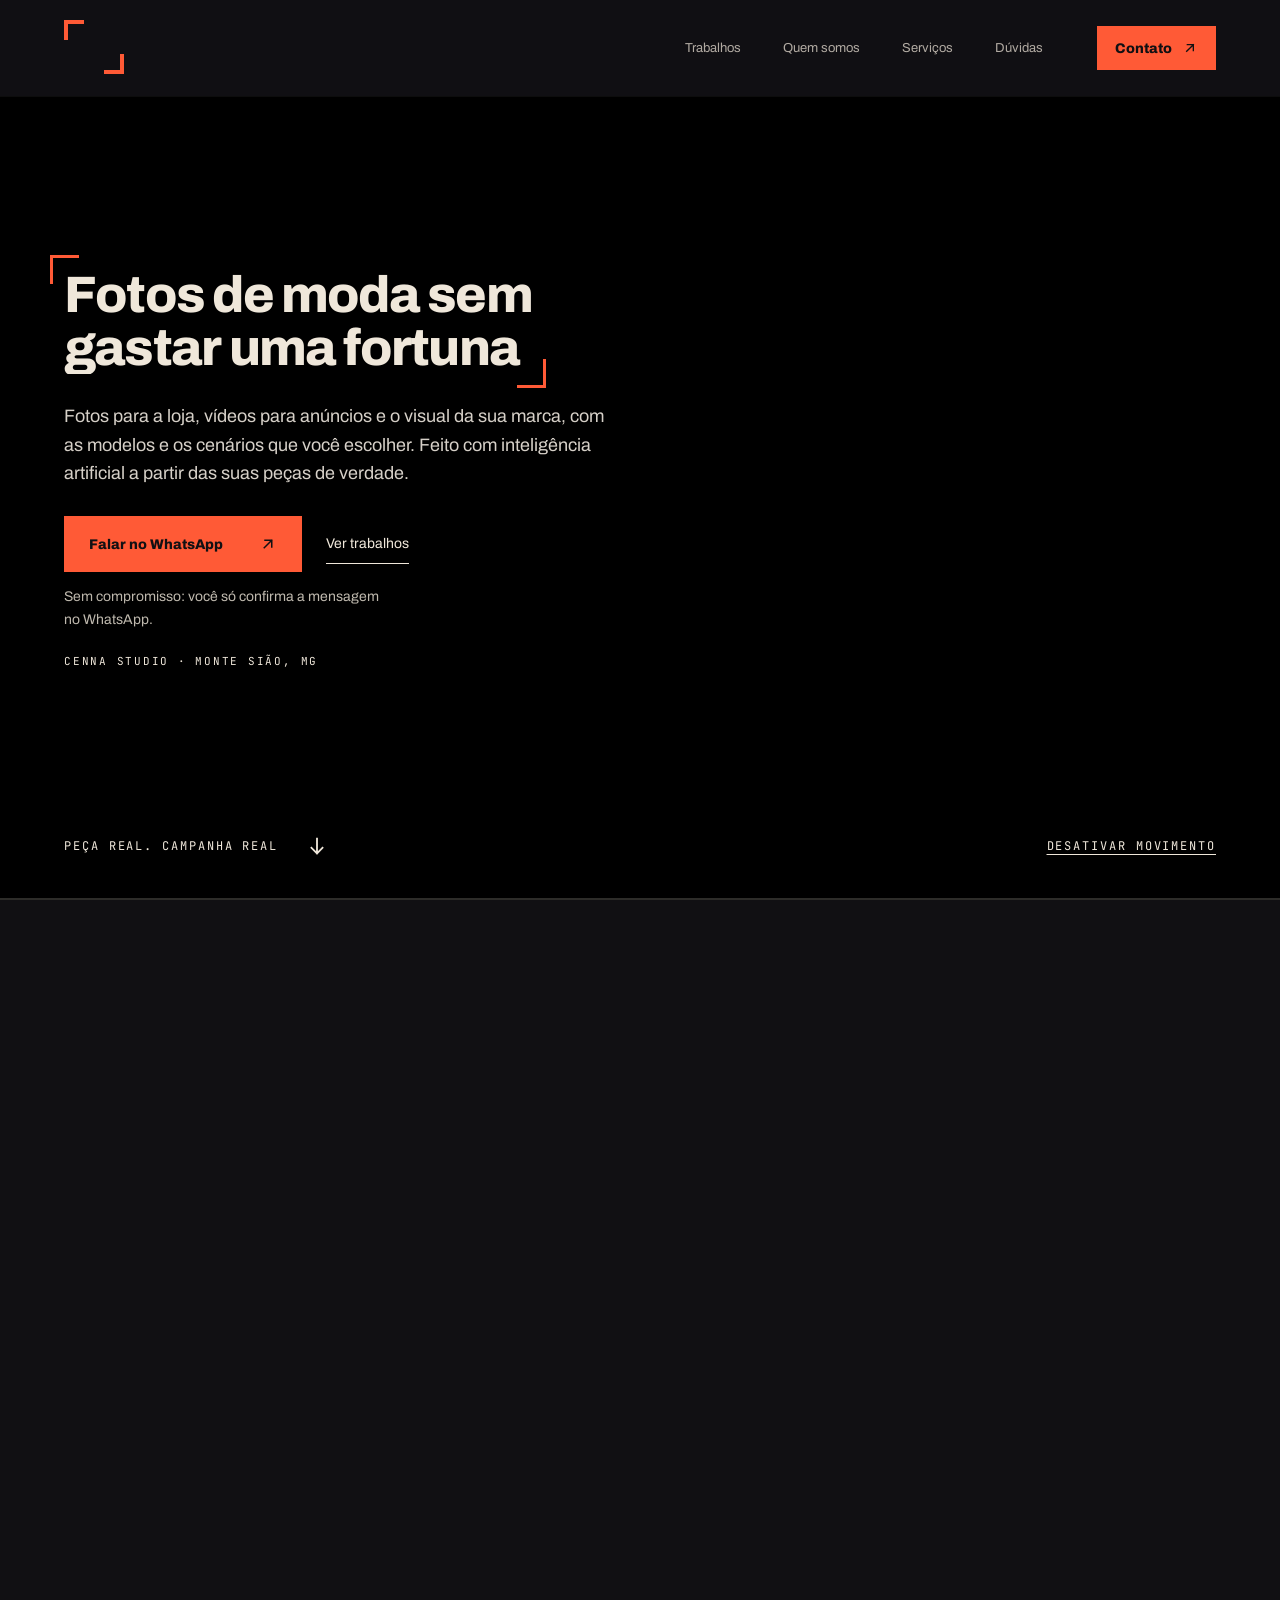
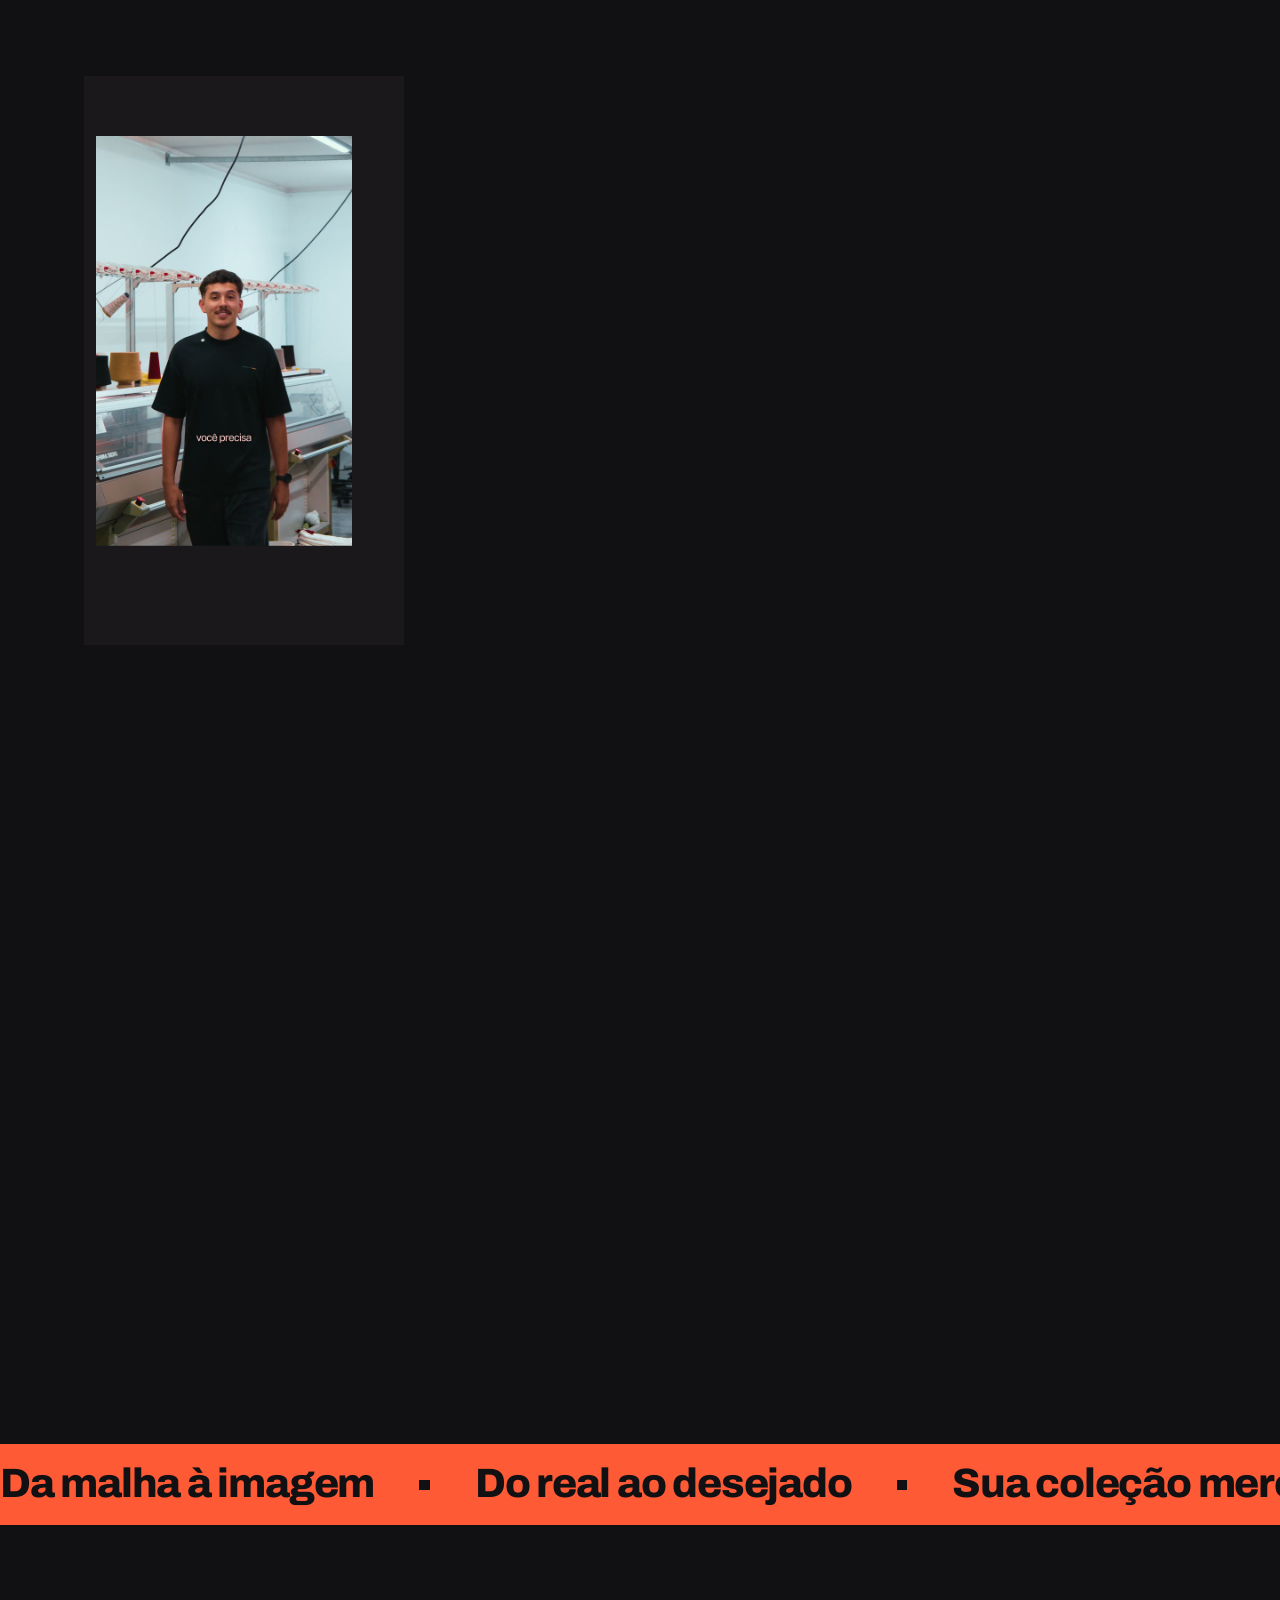
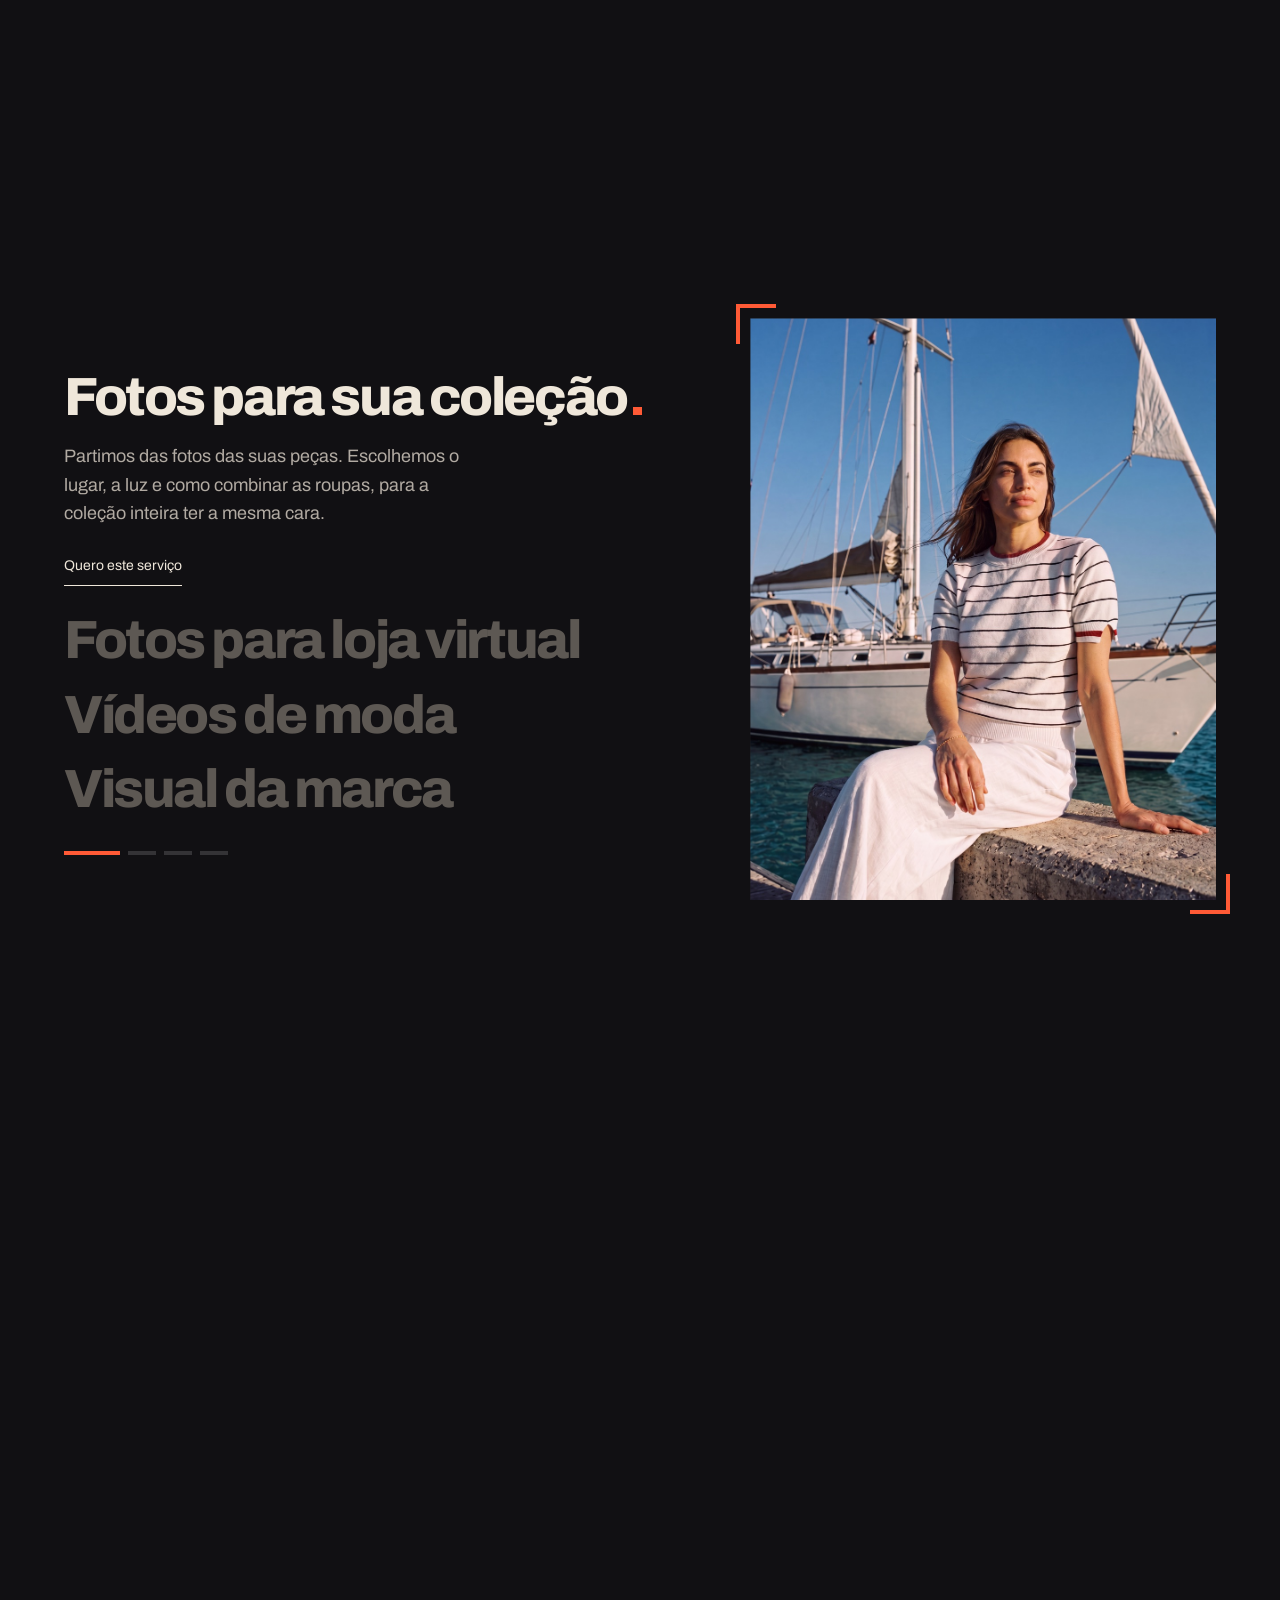
==== index.html @ 04c4197d "Titulos sem repetir fortuna e prazo de 2 a 4 dias Co-Authored-By: Claude Sonnet 5.5 <noreply@anthrop" ====
<!doctype html>
<html lang="pt-BR">
  <head>
    <meta charset="UTF-8" />
    <link rel="icon" type="image/svg+xml" href="/favicon.svg" />
    <meta name="theme-color" content="#111013" />
    <title>Fotos de moda com IA para malharias e confecções | CENNA Studio, Monte Sião MG</title>
    <meta
      name="description"
      content="Fotos e vídeos de moda para a sua coleção, prontos em 2 a 4 dias. A CENNA Studio, de Monte Sião (MG), cria campanhas com inteligência artificial para malharias, confecções e marcas de tricô."
    />
    <meta name="robots" content="index,follow,max-image-preview:large" />
    <link rel="canonical" href="https://matheusilva1204-web.github.io/" />
    <meta property="og:type" content="website" />
    <meta property="og:locale" content="pt_BR" />
    <meta property="og:site_name" content="CENNA Studio" />
    <meta property="og:title" content="Fotos de moda para a sua coleção, sem gastar uma fortuna | CENNA Studio" />
    <meta
      property="og:description"
      content="Campanhas de moda com modelos e cenários à sua escolha, a partir das suas peças reais. Monte Sião, Minas Gerais."
    />
    <meta property="og:url" content="https://matheusilva1204-web.github.io/" />
    <meta property="og:image" content="https://matheusilva1204-web.github.io/media/images/hero-4k-poster.jpg" />
    <meta name="twitter:card" content="summary_large_image" />
    <meta name="viewport" content="width=device-width, initial-scale=1.0" />
    <script type="application/ld+json">
      {
        "@context": "https://schema.org",
        "@type": "ProfessionalService",
        "name": "CENNA Studio",
        "description": "Estúdio de fotos e vídeos de moda feito com inteligência artificial, para malharias, confecções e marcas de tricô.",
        "url": "https://matheusilva1204-web.github.io/",
        "image": "https://matheusilva1204-web.github.io/media/images/hero-4k-poster.jpg",
        "telephone": "+55 19 98847-4979",
        "email": "stdcenna@gmail.com",
        "address": {
          "@type": "PostalAddress",
          "addressLocality": "Monte Sião",
          "addressRegion": "MG",
          "addressCountry": "BR"
        },
        "areaServed": "BR",
        "sameAs": ["https://www.instagram.com/stdcenna/"],
        "knowsAbout": ["fotografia de moda", "vídeos de moda", "fotos para loja virtual", "tricô", "inteligência artificial"]
      }
    </script>
    <script type="module" crossorigin src="/assets/index-BHFKm5Al.js"></script>
    <link rel="stylesheet" crossorigin href="/assets/index-CaLDoYoW.css">
  </head>
  <body>
    <div id="root"></div>
    <noscript>
      <h1>Fotos de moda sem gastar uma fortuna</h1>
      <p>
        A CENNA Studio, de Monte Sião (MG), faz fotos e vídeos de moda com inteligência artificial para malharias,
        confecções e marcas de tricô. Fale com a gente pelo WhatsApp: (19) 98847-4979.
      </p>
    </noscript>
  </body>
</html>
---- assets/index-CaLDoYoW.css ----
html.lenis,html.lenis body{height:auto}.lenis:not(.lenis-autoToggle).lenis-stopped{overflow:clip}.lenis [data-lenis-prevent],.lenis [data-lenis-prevent-wheel],.lenis [data-lenis-prevent-touch],.lenis [data-lenis-prevent-vertical],.lenis [data-lenis-prevent-horizontal]{overscroll-behavior:contain}.lenis.lenis-smooth iframe{pointer-events:none}.lenis.lenis-autoToggle{transition-behavior:allow-discrete;transition-property:overflow;transition-duration:1ms}@font-face{font-family:Archivo;src:url(/fonts/archivo-regular.ttf)format("truetype");font-weight:400;font-display:swap}@font-face{font-family:Archivo;src:url(/fonts/archivo-extrabold.ttf)format("truetype");font-weight:700 900;font-display:swap}@font-face{font-family:JetBrains Mono;src:url(/fonts/jetbrains-mono.ttf)format("truetype");font-weight:400;font-display:swap}:root{color:#efe7da;--lightningcss-light: ;--lightningcss-dark:initial;color-scheme:dark;font-synthesis:none;--coal:#111013;--sand:#efe7da;--coral:#ff5a36;--muted:#b1aaa2;--line:#ffffff26;--panel:#1a181b;--space:max(clamp(24px, 5vw, 88px), calc((100vw - 1240px) / 2));--header-h:84px;background:#111013;font-family:Archivo,Arial,sans-serif;font-weight:400}*{box-sizing:border-box}html{scroll-padding-top:calc(var(--header-h) + 8px)}body{min-width:320px;margin:0}button,input,select,textarea{font:inherit}button,a,input,textarea,select{-webkit-tap-highlight-color:transparent}button,a{touch-action:manipulation}button{cursor:pointer}a{color:inherit;text-decoration:none}img,video{max-width:100%;display:block}h1,h2,h3,h4,p,figure{margin:0}h1,h2,h3,h4{font-weight:800}p{text-wrap:pretty;line-height:1.6}h1,h2,h3{text-wrap:balance}button{color:inherit}::selection{background:var(--coral);color:var(--coal)}:focus-visible{outline:2px solid var(--coral);outline-offset:6px}button:disabled{cursor:not-allowed}em{color:var(--coral);font-style:normal}.mono{letter-spacing:.16em;text-transform:uppercase;font-family:JetBrains Mono,monospace;font-size:12px;line-height:1.6}.skip-link{z-index:100;background:var(--sand);color:var(--coal);padding:16px;position:fixed;top:10px;left:20px;transform:translateY(-150%)}.skip-link:focus{transform:none}.button{background:var(--coral);border:1px solid var(--coral);min-height:56px;color:var(--coal);justify-content:space-between;align-items:center;gap:36px;padding:18px 24px;font-size:14px;font-weight:800;transition:background .2s;display:inline-flex}.button:hover{background:#ffd9ce}.button span{font-size:22px;line-height:1}.text-link{background:0 0;border:0;border-bottom:1px solid;justify-content:space-between;align-items:center;gap:28px;padding:12px 0;font-size:14px;display:inline-flex}.section-pad{padding:112px var(--space)}@media (prefers-reduced-motion:reduce){html{scroll-behavior:auto}*,:before,:after{transition:none!important;animation:none!important}}@media (max-width:700px){:root{--header-h:72px}.section-pad{padding:72px var(--space)}}.site-header{height:var(--header-h);padding:0 var(--space);background:var(--coal);z-index:10;justify-content:space-between;align-items:center;display:flex;position:sticky;top:0}.brand-lockup{align-items:center;gap:16px;display:inline-flex}.brand-frame{--frame-arm:26px;--frame-stroke:3px;--frame-offset:-16px;position:relative}.brand-frame:before,.brand-frame:after{content:"";width:var(--frame-arm);height:var(--frame-arm);border:0 solid var(--coral);pointer-events:none;position:absolute}.brand-frame:before{top:var(--frame-offset);left:var(--frame-offset);border-top-width:var(--frame-stroke);border-left-width:var(--frame-stroke)}.brand-frame:after{bottom:var(--frame-offset);right:var(--frame-offset);border-right-width:var(--frame-stroke);border-bottom-width:var(--frame-stroke)}.studio h2.brand-frame{align-self:start}.footer-signature.brand-frame{--frame-arm:12px;--frame-stroke:2px;--frame-offset:-10px}.navigation{align-items:center;gap:42px;font-size:13px;display:flex}.navigation a{padding:14px 0}.navigation a:hover{color:var(--coral)}.nav-contact{border-bottom:1px solid var(--coral);gap:48px;margin-left:35px;display:flex}.nav-contact .arrow{color:var(--coral);font-size:20px}.hero-scroll{height:380vh;min-height:950px}.hero-stage{height:calc(100svh - var(--header-h));min-height:600px;max-height:1100px;top:var(--header-h);isolation:isolate;position:sticky;overflow:hidden}.hero-visual{z-index:-3;position:absolute;top:0;bottom:0;left:0;right:0}.hero-visual img,.hero-visual video{object-fit:cover;object-position:65% center;width:100%;height:100%}.hero-visual video{position:absolute;top:0;bottom:0;left:0;right:0}.hero-shade{z-index:-2;pointer-events:none;background:linear-gradient(90deg,#000c 0%,#000000b3 14%,#00000094 26%,#00000052 38%,#00000021 48%,#0000 60% 100%),linear-gradient(#0000 82%,#00000038);position:absolute;top:0;bottom:0;left:0;right:0}.hero-copy{padding:clamp(55px, 8vh, 100px) var(--space) 130px;max-width:850px}.hero-intro{color:#d2cbc2;margin-bottom:30px}.hero-copy h1{letter-spacing:-.035em;width:fit-content;max-width:100%;font-size:max(40px,min(4vw,72px));line-height:1.02}.hero-description{color:#d6d0c8;max-width:470px;margin:28px 0;font-size:18px}.hero-actions{flex-wrap:wrap;align-items:center;gap:12px 24px;display:flex}.hero-origin{color:var(--sand);margin-top:22px;font-size:13px}.footer-links{flex-wrap:wrap;flex-basis:100%;gap:12px 28px;display:flex}.footer-links a{overflow-wrap:anywhere;padding:10px 0;font-size:14px}.footer-links a:hover{color:var(--coral)}.hero-bottom{bottom:32px;left:var(--space);right:var(--space);justify-content:space-between;align-items:center;display:flex;position:absolute}.scroll-cue{align-items:center;gap:28px;display:flex}.scroll-cue .arrow{font-size:22px}.motion-toggle{color:var(--sand);text-underline-offset:4px;background:0 0;border:none;padding:12px 0;text-decoration:underline}.film-progress{background:#efe7da30;height:2px;position:absolute;bottom:0;left:0;right:0}.film-progress span{background:var(--coral);transform-origin:0;width:100%;height:100%;display:block;transform:scaleX(0)}.reduced-motion .hero-scroll{height:auto;min-height:0}.reduced-motion .hero-stage{position:relative;top:auto}.reduced-motion .film-progress{display:none}.section-heading{grid-template-columns:2fr 1fr;align-items:end;gap:35px;margin-bottom:56px;display:grid}.section-heading h2{letter-spacing:-.045em;font-size:max(36px,min(4.2vw,64px));line-height:1.06}.section-heading>p:last-child{color:var(--muted);max-width:34ch;font-size:16px}.image-button{background:var(--coal);text-align:left;border:0;width:100%;padding:0;display:block;position:relative;overflow:hidden}.image-action{background:var(--sand);color:var(--coal);padding:14px 18px;font-size:14px;font-weight:800;transition:background .2s,color .2s;position:absolute;bottom:22px;right:22px}.image-button:hover .image-action{background:var(--coral)}.campaign figcaption{gap:6px;padding-top:20px;display:grid}.campaign h3{letter-spacing:-.025em;font-size:20px}.campaign figcaption span{color:var(--muted);font-size:14px}.studio{background:var(--sand);color:var(--coal)}.studio-statement{grid-template-columns:1.45fr 1fr;gap:9vw;margin-top:0;display:grid}.studio h2{letter-spacing:-.045em;font-size:max(36px,min(4.2vw,64px));line-height:1.09}.studio h2 span{color:#a72b13}.studio-statement p{color:#4a443f;max-width:490px;margin-bottom:22px;font-size:16px}.studio .text-link{margin-top:15px}.services{grid-template-columns:1fr 1.4fr;gap:9vw;display:grid}.services h2{letter-spacing:-.045em;margin-top:36px;font-size:max(38px,min(4vw,60px));line-height:1.08}.service-content h4{margin-bottom:12px;font-size:15px;font-weight:800}.service-content p{color:var(--muted);font-size:15px}.service-content .text-link{margin-top:18px;font-size:13px}.site-footer{padding:48px var(--space) 40px;background:var(--panel);flex-wrap:wrap;align-items:center;gap:50px;display:flex}.site-footer p{color:var(--muted);font-size:14px}.site-footer>a:last-of-type{margin-left:auto}.site-footer small{color:var(--muted);width:100%;padding-top:25px;font-size:11px}.gallery-dialog{overscroll-behavior:contain;background:var(--coal);width:min(1150px,94vw);max-height:92svh;color:var(--sand);border:0;padding:32px}.gallery-dialog::backdrop{background:#000c}.gallery-header{justify-content:space-between;align-items:center;gap:20px;display:flex}.gallery-header h2{font-size:26px}.gallery-header button{background:var(--panel);border:0;padding:14px 18px}.gallery-dialog>p{color:var(--muted);margin:18px 0 28px;font-size:12px}.gallery-images{flex-wrap:wrap;justify-content:center;gap:20px;display:flex}.gallery-images img{object-fit:contain;width:auto;max-width:100%;max-height:72svh}.gallery-images>figure{width:100%;margin:0}.gallery-images img,.gallery-images video{max-width:100%;max-height:72svh;margin-inline-start:auto;margin-inline-end:auto}.gallery-images video{background:#000;width:100%}.gallery-images figcaption{max-width:65ch;color:var(--muted);margin:12px auto 20px;font-size:14px;line-height:1.5}.portfolio-grid{grid-template-columns:repeat(12,minmax(0,1fr));align-items:start;gap:88px 24px;display:grid}.campaign:nth-child(6n+1){grid-column:1/8}.campaign:nth-child(6n+2){grid-column:9/13;margin-top:180px}.campaign:nth-child(6n+3){grid-column:1/6}.campaign:nth-child(6n+4){grid-column:7/13;margin-top:120px}.campaign:nth-child(6n+5){grid-column:3/9}.campaign:nth-child(6n+6){grid-column:9/13;margin-top:80px}.image-frame{aspect-ratio:3/4;background:#1a181b;display:block;overflow:hidden}.image-frame img{object-fit:cover;width:100%;height:100%}.image-button:hover .image-frame img{filter:brightness(1.06)}.cap{font-size:15px;font-weight:800;display:block}.about-lead{grid-template-columns:1.2fr 1fr;align-items:center;gap:8vw;margin:60px 0 100px;display:grid}.about-lead h1{letter-spacing:-.035em;font-size:max(36px,min(4.6vw,72px));line-height:1.06}.about-lead p{max-width:42ch;color:var(--muted);margin-top:32px;font-size:20px}.about-lead img{width:100%;height:auto}.about-story{grid-template-columns:1fr 1.2fr;gap:64px 8vw;display:grid}.about-story h2{font-size:max(28px,min(3vw,44px));line-height:1.12}.about-story p{max-width:65ch;color:var(--muted);margin-bottom:24px;font-size:18px}@media (max-width:1000px){.portfolio-grid{grid-template-columns:repeat(2,minmax(0,1fr));gap:56px 24px}.portfolio-grid .campaign{grid-column:auto;margin-top:0}.portfolio-grid .campaign:nth-child(2n){margin-top:72px}.navigation{gap:24px}.nav-contact{gap:20px;margin-left:5px}.section-heading{grid-template-columns:1fr}.campaign figcaption{display:block}.campaign figcaption .mono{margin-top:8px;display:block}.studio-statement{gap:40px}.services{gap:45px}.hero-copy h1{font-size:max(38px,min(6.4vw,60px))}}@media (max-width:700px){.brand-lockup{gap:8px}.brand-frame{--frame-arm:18px;--frame-stroke:2px;--frame-offset:-10px}.menu-toggle{background:0 0;border:0;padding:16px 0;font-size:14px;display:block}.navigation{background:var(--coal);padding:20px var(--space) 32px;border-bottom:1px solid var(--line);flex-direction:column;align-items:stretch;gap:5px;display:none;position:absolute;top:84px;left:0;right:0}.navigation.is-open{display:flex}.nav-contact{margin-left:0}.hero-scroll{height:140svh;min-height:850px}.hero-stage{height:100svh;min-height:680px;max-height:950px}.hero-visual{top:0;bottom:0;left:0;right:0}.hero-visual img,.hero-visual video{object-position:70% center}.hero-shade{background:linear-gradient(90deg,#000000e8 0%,#000000b8 48%,#00000059 100%),linear-gradient(#0000 20%,#000000b3)}.hero-copy{padding:70px var(--space) 125px;max-width:620px}.hero-intro{margin-bottom:30px;font-size:10px}.hero-copy h1{font-size:max(34px,min(10vw,50px))}.hero-description{max-width:300px;margin:28px 0;font-size:14px}.hero-bottom{flex-direction:column;align-items:flex-start;gap:15px;bottom:25px}.hero-bottom .mono{font-size:9px}.scroll-cue{gap:20px}.motion-toggle{padding:8px 0}.section-heading{margin-bottom:38px;display:block}.section-heading h2{font-size:42px}.section-heading>p:last-child{margin-top:22px}.campaign h3{font-size:20px}.image-action{gap:22px;padding:14px;font-size:12px;bottom:14px;right:14px}.studio-statement{margin-top:32px;display:block}.studio h2{margin-bottom:35px;font-size:40px}.studio-statement p{font-size:15px}.services{display:block}.services h2{margin:28px 0 45px;font-size:44px}.site-footer{gap:16px 25px;padding-top:25px}.site-footer p{max-width:170px;font-size:12px}.site-footer>a:last-of-type{width:100%;margin:0;font-size:10px}.gallery-dialog{padding:20px}.gallery-header h2{font-size:20px}.gallery-header button{padding:12px}.gallery-dialog>p{max-width:250px}.gallery-images img{max-height:65svh}.reduced-motion .hero-stage{min-height:680px}}@media (max-width:1000px){.menu-toggle{background:0 0;border:0;min-width:48px;min-height:48px;padding:12px 0;display:block}.navigation{background:var(--coal);padding:20px var(--space);border-bottom:1px solid var(--line);flex-direction:column;align-items:stretch;gap:4px;display:none;position:absolute;top:100%;left:0;right:0}.navigation.is-open{display:flex}.navigation a{min-height:48px}.nav-contact{margin-left:0}}@media (max-width:700px),(max-height:600px){.portfolio-grid{grid-template-columns:1fr;gap:48px}.portfolio-grid .campaign:nth-child(2n){margin-top:0}.about-lead,.about-story{grid-template-columns:1fr;gap:32px}.about-lead{margin:40px 0 56px}.about-lead h1{font-size:max(30px,min(8.4vw,48px))}.about-lead p,.about-story p{font-size:16px}.hero-scroll,.reduced-motion .hero-scroll{height:auto;min-height:0}.hero-stage,.reduced-motion .hero-stage{height:auto;min-height:0;max-height:none;position:relative;top:auto;overflow:visible}.hero-visual{z-index:0;height:max(280px,min(52svh,540px));position:relative;top:auto;bottom:auto;left:auto;right:auto;overflow:hidden}.hero-visual img,.hero-visual video{object-position:center top}.hero-shade{display:none}.hero-copy{padding:38px var(--space) 24px;background:var(--coal);max-width:none}.hero-copy h1{letter-spacing:-.03em;width:fit-content;max-width:100%;font-size:max(34px,min(10vw,50px));line-height:1.05}.hero-description{max-width:45ch;margin:26px 0 22px;font-size:16px}.hero-actions{flex-direction:column;align-items:stretch;gap:12px}.hero-actions .button{justify-content:space-between;width:100%}.hero-actions .text-link{align-self:flex-start;min-height:48px}.hero-origin{margin-top:18px;font-size:12px}.hero-bottom{padding:0 var(--space) 32px;display:block;position:static}.scroll-cue{letter-spacing:0;gap:12px;font-size:10px}.film-progress{display:none}.studio h2{font-size:max(30px,min(8vw,40px))}.services h2,.section-heading h2{font-size:max(30px,min(8vw,42px))}.footer-links{flex-direction:column;gap:0}.site-footer .footer-signature{max-width:none;margin:12px 0}}@media (max-width:700px){.site-footer{padding-bottom:96px}}.dot{background:var(--coral);width:.17em;height:.17em;margin-left:.07em;display:inline-block}.fidelity-note{letter-spacing:-.02em;max-width:46ch;margin:96px 0 0 auto;font-size:max(20px,min(2.2vw,30px));line-height:1.3}.image-action{bottom:14px;left:14px;right:auto}.band{background:var(--coral);color:var(--coal);padding:20px 0;overflow:hidden}.band-track{white-space:nowrap;letter-spacing:-.03em;width:max-content;font-size:max(24px,min(3.2vw,46px));font-weight:800;line-height:1;display:flex}.band-set,.band-hook{align-items:center;display:flex}.band-hook:after{content:"";background:var(--coal);width:.26em;height:.26em;margin:0 1.1em}@media (max-width:700px){.hero-stage,.reduced-motion .hero-stage{height:calc(100svh - var(--header-h));min-height:560px;max-height:820px;overflow:hidden}.hero-visual{z-index:-3;height:auto;position:absolute;top:0;bottom:0;left:0;right:0}.hero-visual img,.hero-visual video{object-position:62% center}.hero-shade{background:linear-gradient(#0000 24%,#0003 38%,#0000008c 54%,#000000d4 70%,#000000f2 100%);display:block}.hero-copy{padding:0 var(--space) 28px;background:0 0;position:absolute;bottom:0;left:0;right:0}.hero-description{color:#efe7da;margin:20px 0 22px}.hero-bottom{display:none}.section-pad{padding-top:64px;padding-bottom:64px}.band{padding:18px 0}.fidelity-note{margin-top:56px}}.brand-brackets{flex-shrink:0;width:72px;height:64px;display:block;position:relative}.brand-brackets:before,.brand-brackets:after{content:"";border:0 solid var(--coral);width:18px;height:18px;transition:width .4s cubic-bezier(.2,.7,.2,1),height .4s cubic-bezier(.2,.7,.2,1);position:absolute}.brand-brackets:before{border-top-width:4px;border-left-width:4px;top:0;left:0}.brand-brackets:after{border-bottom-width:4px;border-right-width:4px;bottom:0;right:0}.sr-only{clip-path:inset(50%);white-space:nowrap;width:1px;height:1px;position:absolute;overflow:hidden}@media (max-width:700px){.brand-brackets{width:54px;height:48px}.brand-brackets:before,.brand-brackets:after{width:14px;height:14px}.brand-brackets:before{border-top-width:3.5px;border-left-width:3.5px}.brand-brackets:after{border-bottom-width:3.5px;border-right-width:3.5px}}.footer-mantra{color:var(--muted);flex-basis:100%;margin:0}.hero-origin.mono{color:var(--sand);font-size:11px}@media (max-width:700px){.hero-bottom .mono,.scroll-cue{font-size:11px}}.button,.image-button,.text-link{transition-property:transform,background-color,color;transition-duration:.12s}.button:active{transform:scale(.97)}.image-button:active{transform:scale(.99)}@media (prefers-reduced-motion:reduce){.button:active,.image-button:active{transform:none}}:root{--header-h:96px}.site-header{-webkit-backdrop-filter:blur(18px)saturate(150%);backdrop-filter:blur(18px)saturate(150%);background:#111013c7;box-shadow:0 1px #ffffff0d}.brand-brackets{width:60px;height:54px;margin:0}.brand-brackets:before,.brand-brackets:after{width:16px;height:16px}.brand-brackets:before{border-top-width:4px;border-left-width:4px}.brand-brackets:after{border-bottom-width:4px;border-right-width:4px}a:hover>.brand-lockup .brand-brackets:before,a:hover>.brand-lockup .brand-brackets:after{width:22px;height:22px}.menu-toggle{display:none!important}@media (max-width:1000px){.navigation{background:0 0;border:0;flex-direction:row;align-items:center;gap:22px;padding:0;display:flex;position:static}.navigation a{min-height:0;padding:12px 0}.nav-contact{gap:12px;margin-left:0}}@media (max-width:700px){:root{--header-h:100px}.site-header{padding:12px var(--space) 6px;flex-wrap:wrap;align-content:center;row-gap:2px}.brand-brackets{width:48px;height:43px}.brand-brackets:before,.brand-brackets:after{width:13px;height:13px}.brand-brackets:before{border-top-width:3.5px;border-left-width:3.5px}.brand-brackets:after{border-bottom-width:3.5px;border-right-width:3.5px}.navigation{justify-content:space-between;gap:8px;width:100%;font-size:13px}.navigation a{padding:10px 0}.nav-contact .arrow{display:none}.nav-contact{border-bottom-width:2px}}@media (max-width:700px),(max-height:600px){.hero-scroll{height:320svh;min-height:0}.hero-stage{top:var(--header-h);height:calc(100svh - var(--header-h));min-height:0;max-height:none;position:sticky;overflow:hidden}.reduced-motion .hero-scroll{height:auto}.reduced-motion .hero-stage{position:relative;top:auto}}.image-button{transition:transform .55s cubic-bezier(.2,.8,.2,1),box-shadow .55s cubic-bezier(.2,.8,.2,1)}@media (hover:hover){.image-button:hover{transform:translateY(-8px);box-shadow:0 44px 70px -34px #000000e6}.button{transition:transform .35s cubic-bezier(.2,.8,.2,1),background-color .2s,box-shadow .35s}.button:hover{box-shadow:0 18px 34px -16px #000c}}.gallery-dialog::backdrop{-webkit-backdrop-filter:blur(16px);backdrop-filter:blur(16px);background:#0008}.gallery-dialog[open]::backdrop{animation:.6s ease-out scrim-in}@keyframes scrim-in{0%{opacity:0}to{opacity:1}}@media (prefers-reduced-motion:reduce){.gallery-dialog[open]::backdrop{animation:none}}.gallery-dialog{box-shadow:0 60px 120px -40px #000}.disclosure{background:var(--panel);padding:0 28px;transition:background-color .3s,box-shadow .4s cubic-bezier(.2,.8,.2,1)}.disclosure[open]{background:#221f24;box-shadow:0 28px 50px -30px #000000d9}.disclosure summary{cursor:pointer;justify-content:space-between;align-items:center;gap:24px;min-height:84px;padding:22px 0;list-style:none;display:flex}.disclosure summary::-webkit-details-marker{display:none}.disclosure summary h3{letter-spacing:-.025em;font-size:max(20px,min(2.1vw,30px));font-weight:400}.disclosure .expand{background:#ffffff0f;flex-shrink:0;width:36px;height:36px;transition:background-color .3s,transform .5s cubic-bezier(.2,.8,.2,1);position:relative}.disclosure .expand:before,.disclosure .expand:after{content:"";background:var(--sand);width:14px;height:2px;transition:transform .5s cubic-bezier(.2,.8,.2,1),background-color .3s;position:absolute;top:50%;bottom:auto;left:50%;right:auto;transform:translate(-50%,-50%)}.disclosure .expand:after{transform:translate(-50%,-50%)rotate(90deg)}.disclosure[data-open=true] .expand{background:var(--coral)}.disclosure[data-open=true] .expand:before,.disclosure[data-open=true] .expand:after{background:var(--coal)}.disclosure[data-open=true] .expand:after{transform:translate(-50%,-50%)rotate(0)}@media (hover:hover){.disclosure:hover:not([open]){background:#201d22}.disclosure summary:hover .expand{background:#ffffff1f}.disclosure[data-open=true] summary:hover .expand{background:var(--coral)}}.disclosure-body{overflow:hidden}.disclosure-body>p{color:var(--muted);max-width:60ch;padding:0 0 28px;font-size:16px}.faq-question{letter-spacing:-.015em;font-size:18px;font-weight:800;line-height:1.35}.offer-head{flex-wrap:wrap;justify-content:space-between;align-items:flex-end;gap:32px;margin-bottom:56px;display:flex}.offer-head h2{letter-spacing:-.045em;font-size:max(36px,min(4.2vw,64px));line-height:1.06}.accordion-grid{grid-template-columns:repeat(2,minmax(0,1fr));align-items:start;gap:12px 16px;display:grid}@media (max-width:1000px){.accordion-grid{grid-template-columns:1fr}}@media (max-width:700px){.offer-head{align-items:stretch}.disclosure{padding:0 20px}.disclosure summary{min-height:72px}.faq-question{font-size:17px}}@media (prefers-reduced-motion:reduce){.disclosure,.disclosure .expand,.disclosure .expand:before,.disclosure .expand:after{transition:none}}.offer-lead{max-width:46ch;color:var(--muted);font-size:18px}.offer-lead .text-link{color:var(--sand);margin-left:6px;font-size:16px}@media (max-width:700px){.offer-lead{font-size:16px}}.reach-grid{grid-template-columns:.9fr 1.1fr;gap:16px;display:grid}.reach-card{background:var(--panel);min-height:480px;position:relative;overflow:hidden}.reach-photo img{object-fit:cover;object-position:50% 30%;width:100%;height:100%;position:absolute;top:0;bottom:0;left:0;right:0}.reach-photo:after{content:"";background:linear-gradient(#0000 38%,#000000a6 68%,#000000e6 100%);position:absolute;top:0;bottom:0;left:0;right:0}.reach-links{z-index:1;gap:14px;padding:36px;display:grid;position:absolute;bottom:0;left:0;right:0}.reach-name{letter-spacing:-.02em;margin-bottom:4px;font-size:22px;font-weight:800}.reach-links a{overflow-wrap:anywhere;align-items:center;gap:14px;width:fit-content;font-size:16px;display:inline-flex}.reach-icon{border:1px solid #efe7da66;flex-shrink:0;place-items:center;width:40px;height:40px;transition:background-color .3s,color .3s,border-color .3s;display:grid}@media (hover:hover){.reach-links a:hover .reach-icon{background:var(--coral);border-color:var(--coral);color:var(--coal)}}.reach-cta{flex-direction:column;justify-content:center;align-items:flex-start;padding:max(32px,min(5vw,64px));display:flex}.reach-cta>p:not(.reach-direct){color:var(--muted);max-width:44ch;margin-bottom:36px;font-size:18px}.reach-direct{color:var(--muted);margin-top:24px;font-size:15px}.reach-direct .text-link{color:var(--sand)}@media (max-width:1000px){.reach-grid{grid-template-columns:1fr}.reach-card{min-height:0}.reach-photo{min-height:420px}}@media (max-width:700px){.reach{padding-top:64px;padding-bottom:64px}.reach-photo{min-height:380px}.reach-links{padding:24px}.reach-cta .button{width:100%}}.contact-page-grid{grid-template-columns:1fr 1fr;align-items:start;gap:8vw;margin-top:56px;display:grid}.contact-page-intro h1{letter-spacing:-.05em;margin-bottom:28px;font-size:max(40px,min(5.4vw,84px));line-height:1.02}.contact-page-intro p{color:var(--muted);max-width:40ch;font-size:18px}.contact-form-basic{gap:24px}.contact-form-basic .button{width:100%}@media (max-width:1000px){.contact-page-grid{grid-template-columns:1fr;gap:40px;margin-top:40px}}.form-body{gap:20px;animation:.5s cubic-bezier(.2,.8,.2,1) step-in;display:grid}@keyframes step-in{0%{opacity:0;transform:translateY(14px)}to{opacity:1;transform:none}}.form-body h3{letter-spacing:-.03em;outline:none;font-size:26px}.form-help{color:var(--muted);font-size:15px}.form-body label{gap:10px;font-size:14px;display:grid}.form-body input,.form-body textarea{background:var(--panel);width:100%;min-height:52px;color:var(--sand);resize:vertical;border:0;border-bottom:2px solid #0000;border-radius:0;padding:14px 16px;font-size:16px}.form-body input:focus,.form-body textarea:focus{border-bottom-color:var(--coral);outline:none}@media (prefers-reduced-motion:reduce){.form-body{animation:none}}@media (max-width:700px){.section-pad{padding-top:48px;padding-bottom:48px}.offer-head{gap:12px;margin-bottom:24px}.offer-lead{font-size:15px}.studio-statement p{margin-bottom:14px;font-size:15px}.accordion-grid{gap:8px}.disclosure summary{min-height:60px;padding:14px 0}.disclosure-body>p{padding-bottom:20px;font-size:15px}.faq .offer-head{margin-bottom:20px}.reach{padding-top:40px;padding-bottom:40px}}.arrow{vertical-align:-.12em;flex-shrink:0;width:1em;height:1em;display:inline-block}@media (max-width:700px){.hero-visual{height:66%;top:0;bottom:auto;left:0;right:0}.hero-visual img,.hero-visual video{object-position:60% 18%}.hero-shade{background:linear-gradient(#11101300 44%,#111013e0 66%,#111013 72% 100%)}.hero-copy{padding-bottom:22px}.hero-copy h1{font-size:max(34px,min(10vw,46px))}.hero-actions{margin-top:18px}.hero-copy h1.brand-frame:before,.hero-copy h1.brand-frame:after{display:none}}.faq-more{display:none}@media (max-width:700px){.accordion-grid.is-collapsed>.disclosure:nth-child(n+6){display:none}.faq-more{background:var(--sand);width:100%;min-height:56px;color:var(--coal);border:0;justify-content:center;align-items:center;margin-top:12px;font-size:16px;font-weight:800;display:flex}.faq-more:active{transform:scale(.98)}}.audience-line{letter-spacing:-.03em;max-width:24ch;margin:72px 0 40px;font-size:max(24px,min(2.8vw,40px));line-height:1.2}.steps{grid-template-columns:repeat(4,minmax(0,1fr));gap:32px;margin-bottom:56px;display:grid}.steps h3{letter-spacing:-.02em;margin-bottom:8px;padding-top:18px;font-size:20px;position:relative}.steps h3:before{content:"";background:var(--coral);width:28px;height:3px;position:absolute;top:0;left:0}.steps p{color:var(--muted);font-size:15px}@media (max-width:1000px){.steps{grid-template-columns:repeat(2,minmax(0,1fr))}}@media (max-width:700px){.audience-line{margin:36px 0 28px;font-size:22px}.steps{grid-template-columns:1fr 1fr;gap:22px 16px;margin-bottom:32px}.steps h3{padding-top:14px;font-size:17px}.steps p{font-size:13px}.offer-cta{width:100%}}.button .arrow,.nav-contact .arrow{width:18px;height:18px;font-size:18px}.scroll-cue .arrow{width:22px;height:22px;font-size:22px}@media (max-width:700px){:root{--header-h:84px}.site-header{height:var(--header-h);padding:8px var(--space) 2px;grid-template-columns:repeat(4,auto);place-content:center space-between;align-items:center;row-gap:0;display:grid}.site-header>a:first-child{grid-area:1/1/auto/3;justify-self:start}.navigation{display:contents}.navigation>a{grid-row:2;min-height:0;padding:10px 0;font-size:13px}.navigation>a:first-child{grid-column:1;justify-self:start}.navigation>a:nth-child(2){grid-column:2}.navigation>a:nth-child(3){grid-column:3}.navigation>a:nth-child(4){grid-column:4;justify-self:end}.navigation>.nav-contact{grid-area:1/3/auto/5;justify-self:end;padding:8px 0}.brand-brackets{width:40px;height:36px}.brand-brackets:before,.brand-brackets:after{width:12px;height:12px}.brand-brackets:before{border-top-width:3px;border-left-width:3px}.brand-brackets:after{border-bottom-width:3px;border-right-width:3px}.hero-stage,.reduced-motion .hero-stage{background:var(--coal)}.hero-visual{height:calc(100% - 184px);top:0;bottom:auto;left:0;right:0}.hero-shade{background:linear-gradient(#11101300 48%,#111013bf 84%,#111013 100%);height:calc(100% - 184px);top:0;bottom:auto;left:0;right:0}.hero-copy{padding:0 var(--space) 22px}.hero-actions{margin-top:16px}.hero-visual img,.hero-visual video{object-position:58% 46%}}@media (min-width:701px){.hero-copy{flex-direction:column;justify-content:center;align-items:flex-start;height:100%;padding-top:40px;padding-bottom:96px;display:flex}}.tour{height:380svh;position:relative}.tour-stage{top:var(--header-h);height:calc(100svh - var(--header-h));grid-template-columns:1fr minmax(0,.78fr);align-items:center;gap:7vw;display:grid;position:sticky}.tour-side{min-width:0}.tour-list{gap:6px;margin:0;padding:0;list-style:none;display:grid}.tour-title{text-align:left;letter-spacing:-.045em;color:#5d5853;background:0 0;border:0;width:100%;padding:6px 0;font-size:max(30px,min(4.2vw,64px));font-weight:800;line-height:1.05;transition:color .5s cubic-bezier(.2,.8,.2,1);display:block}.is-active>.tour-title{color:var(--sand)}.is-active>.tour-title:after{content:"";background:var(--coral);width:.16em;height:.16em;margin-left:.12em;display:inline-block}@media (hover:hover){.tour-list li:not(.is-active) .tour-title:hover{color:var(--muted)}}.tour-more{grid-template-rows:0fr;transition:grid-template-rows .6s cubic-bezier(.2,.8,.2,1);display:grid}.tour-more>div{overflow:hidden}.is-active .tour-more{grid-template-rows:1fr}.tour-more p{color:var(--muted);opacity:0;max-width:40ch;margin:10px 0 18px;font-size:18px;transition:opacity .5s .15s,transform .5s .15s;transform:translateY(10px)}.is-active .tour-more p{opacity:1;transform:none}.tour-more .text-link{margin-bottom:14px}.tour-dots{gap:8px;margin-top:28px;display:flex}.tour-dots span{background:#ffffff26;width:28px;height:4px;transition:background-color .4s,width .5s cubic-bezier(.2,.8,.2,1)}.tour-dots span.is-active{background:var(--coral);width:56px}.tour-frame{aspect-ratio:4/5;background:var(--panel);justify-self:end;width:min(100%,520px);max-height:calc(100% - 56px);position:relative}.tour-frame:before,.tour-frame:after{content:"";border:0 solid var(--coral);pointer-events:none;z-index:2;width:36px;height:36px;position:absolute}.tour-frame:before{border-top-width:4px;border-left-width:4px;top:-14px;left:-14px}.tour-frame:after{border-bottom-width:4px;border-right-width:4px;bottom:-14px;right:-14px}.tour-frame img,.tour-frame video{object-fit:cover;opacity:0;clip-path:inset(8% 6%);width:100%;height:100%;transition:opacity .7s cubic-bezier(.2,.8,.2,1),clip-path .9s cubic-bezier(.2,.8,.2,1),transform 1.1s cubic-bezier(.2,.8,.2,1);position:absolute;top:0;bottom:0;left:0;right:0;transform:scale(1.08)}.tour-frame img.is-active,.tour-frame video.is-active{opacity:1;clip-path:inset(0);transform:none}.offer .audience-line{margin-top:56px}@media (max-width:700px){.tour{height:320svh}.tour-stage{grid-template-rows:minmax(0,46%) auto;grid-template-columns:1fr;align-content:start;gap:22px;padding-top:18px}.tour-frame{aspect-ratio:auto;order:-1;justify-self:stretch;width:auto;height:100%;max-height:none;margin:0 14px}.tour-title{padding:3px 0;font-size:26px}.tour-more p{margin:6px 0 12px;font-size:15px}.tour-dots{margin-top:16px}}.reduced-motion .tour{height:auto}.reduced-motion .tour-stage{height:auto;padding:24px 0;position:static}.reduced-motion .tour-title{color:var(--sand)}.reduced-motion .tour-more{grid-template-rows:1fr}.reduced-motion .tour-more p{opacity:1;transform:none}.reduced-motion .tour-frame{height:auto}@media (prefers-reduced-motion:reduce){.tour-more,.tour-more p,.tour-frame img,.tour-title{transition:none}}@media (min-width:701px){.hero-copy{max-width:none;padding-right:0}.hero-copy>*{max-width:min(560px,46vw)}.hero-copy h1{max-width:none}.hero-copy p{text-shadow:0 1px 22px #000000b3}}.pitch-head{flex-wrap:wrap;justify-content:space-between;align-items:flex-end;gap:32px;margin-bottom:48px;display:flex}.pitch-head h2{letter-spacing:-.045em;font-size:max(36px,min(4.2vw,64px));line-height:1.06}.pitch-grid{grid-template-columns:repeat(2,minmax(0,340px));justify-content:center;gap:64px;display:grid}.pitch-card{flex-direction:column;align-items:flex-start;display:flex}.pitch-video{aspect-ratio:9/16;background:var(--panel);width:100%;margin-bottom:24px;position:relative;overflow:hidden;box-shadow:0 40px 70px -40px #000000e6}.pitch-video video{object-fit:cover;width:100%;height:100%;display:block}.pitch-card h3{letter-spacing:-.03em;margin-bottom:8px;font-size:24px}.pitch-card p{color:var(--muted);max-width:34ch;margin-bottom:22px;font-size:16px}.pitch-card .button{margin-top:auto}@media (max-width:1000px){.pitch-grid{grid-template-columns:repeat(2,minmax(0,1fr))}}@media (max-width:700px){.pitch-head{gap:12px;margin-bottom:28px}.pitch-grid{scroll-snap-type:x mandatory;scrollbar-width:none;margin-inline:calc(var(--space) * -1);padding-inline:var(--space);gap:14px;display:flex;overflow-x:auto}.pitch-grid::-webkit-scrollbar{display:none}.pitch-card{scroll-snap-align:start;flex:0 0 78%}.pitch-card .button{width:100%}.pitch-video{margin-bottom:18px}}.message{padding-top:72px;padding-bottom:72px}.message-grid{grid-template-columns:minmax(0,320px) 1fr;align-items:center;gap:max(32px,min(7vw,112px));display:grid}.message-copy h2{letter-spacing:-.045em;margin-bottom:22px;font-size:max(34px,min(4.2vw,64px));line-height:1.05}.message-copy p{color:var(--muted);max-width:44ch;margin-bottom:32px;font-size:18px}.message .pitch-video,.reach-video .pitch-video{margin-bottom:0}.reach-grid{grid-template-columns:minmax(0,320px) 1fr;align-items:center;gap:max(32px,min(7vw,112px))}.reach-video{min-width:0}.reach-cta{background:0 0;min-height:0;padding:0}.reach-contacts{flex-wrap:wrap;gap:10px 28px;margin:40px 0 0;padding:0;font-size:15px;list-style:none;display:flex}.reach-contacts a{overflow-wrap:anywhere;text-underline-offset:5px;-webkit-text-decoration:underline #efe7da55;text-decoration:underline #efe7da55}@media (hover:hover){.reach-contacts a:hover{color:var(--coral);-webkit-text-decoration-color:var(--coral);text-decoration-color:var(--coral)}}@media (max-width:1000px){.message-grid,.reach-grid{grid-template-columns:minmax(0,300px) 1fr;gap:32px}}@media (max-width:700px){.message{padding-top:40px;padding-bottom:40px}.message-grid,.reach-grid{grid-template-columns:1fr;gap:24px}.message .pitch-video,.reach-video .pitch-video{width:min(100%,280px)}.message-copy p{margin-bottom:22px;font-size:16px}.message-copy .button,.reach-cta .button{width:100%}.reach-contacts{margin-top:28px}}.pitch-frame{isolation:isolate;width:100%;position:relative}.pitch-frame:before{content:"";background:var(--panel);z-index:-1;position:absolute;top:20px;bottom:-20px;left:20px;right:-20px}.pitch-corner{border:0 solid var(--coral);z-index:2;pointer-events:none;width:34px;height:34px;position:absolute}.pitch-corner.tl{border-top-width:4px;border-left-width:4px;top:-14px;left:-14px}.pitch-corner.br{border-bottom-width:4px;border-right-width:4px;bottom:-14px;right:-14px}.pitch-video video{cursor:pointer}.pitch-controls{background:linear-gradient(#0000,#000000a6);gap:8px;padding:14px;display:flex;position:absolute;bottom:0;left:0;right:0}.pitch-controls button{min-width:44px;min-height:44px;color:var(--sand);background:#111013d9;border:0;justify-content:center;align-items:center;gap:8px;padding:0 12px;font-size:13px;font-weight:800;transition:background-color .25s,color .25s;display:inline-flex}.pitch-controls .pitch-sound{margin-left:auto}.pitch-controls .pitch-sound[aria-pressed=true]{background:var(--coral);color:var(--coal)}@media (hover:hover){.pitch-controls button:hover{background:var(--sand);color:var(--coal)}}@media (max-width:700px){.pitch-frame{width:min(100%,280px)}.pitch-frame:before{top:14px;bottom:-14px;left:14px;right:-14px}.message .pitch-video,.reach-video .pitch-video{width:100%}}.reach-grid{background:var(--panel);padding:max(32px,min(5vw,72px));grid-template-columns:minmax(0,320px) 1fr;align-items:center;gap:max(32px,min(6vw,96px));padding-left:max(32px,min(5vw,72px));position:relative;box-shadow:0 50px 90px -50px #000000e6}.reach-video{z-index:2;margin-top:-170px;position:relative}.reach-cta h2{margin-bottom:24px;font-size:max(44px,min(5.6vw,88px));line-height:.98}.reach-cta>p:not(.reach-direct){font-size:19px}@media (max-width:700px){.reach{padding-top:140px;padding-bottom:48px}.reach-grid{grid-template-columns:1fr;gap:22px;padding:24px 20px 28px}.reach-video{width:min(100%,280px);margin-top:-110px}.reach-cta h2{font-size:max(38px,min(11vw,52px))}.reach-cta>p:not(.reach-direct){font-size:16px}.reach-cta .button{width:100%}}@media (min-width:701px){.hero-visual img,.hero-visual video{object-position:66% 16%}}@media (max-width:700px){.hero-visual img,.hero-visual video{object-position:50% 36%}}.message-copy h2{font-size:max(32px,min(3.9vw,58px))}.checklist{gap:14px;max-width:46ch;margin:0 0 28px;padding:0;list-style:none;display:grid}.checklist li{--tick:1;color:var(--sand);padding-left:34px;font-size:18px;line-height:1.45;position:relative}.checklist li:before{content:"";background:var(--coral);width:14px;height:14px;transform:scale(var(--tick));transform-origin:0;position:absolute;top:.5em;left:0}.message-ask{color:var(--muted);margin-bottom:14px;font-size:16px}.message .button .arrow{animation:1.6s ease-in-out infinite nudge}@keyframes nudge{0%,to{transform:translate(0)}50%{transform:translate(5px)}}@media (prefers-reduced-motion:reduce){.message .button .arrow{animation:none}}@media (max-width:700px){.checklist li{font-size:16px}.message-ask{font-size:15px}.hero-visual,.hero-shade{height:calc(100% - 396px)}.hero-description,.hero-origin{display:block}.hero-origin{margin-top:14px;font-size:11px}.hero-actions{gap:8px;margin-top:0}.hero-actions .text-link{min-height:44px;display:inline-flex}.hero-copy{padding-bottom:18px}.site-header{background:var(--coal);-webkit-backdrop-filter:none;backdrop-filter:none;box-shadow:0 1px #ffffff14}.hero-visual{height:calc(100% - 372px)}.hero-shade{background:linear-gradient(#11101300 54%,#111013b8 86%,#111013 100%);height:calc(100% - 372px)}.hero-visual img,.hero-visual video{object-position:50% 12%}.hero-description{margin:12px 0 16px;font-size:14.5px}}.gallery-bar{z-index:5;justify-content:flex-end;height:0;display:flex;position:sticky;top:0}.gallery-bar button{color:var(--sand);background:#111013e0;border:0;padding:14px 18px;font-size:14px;font-weight:800;transform:translate(-8px,8px)}.gallery-first img,.gallery-first video{object-fit:contain;background:#000;width:100%;max-height:78svh;margin-inline-start:auto;margin-inline-end:auto;display:block}.gallery-header{margin-top:24px}.gallery-dialog>p{margin:10px 0 28px}.reach-cta .checklist{margin-bottom:24px}.reach-how{color:var(--muted);max-width:46ch;margin-bottom:28px;font-size:16px}.reach-direct .text-link{margin-inline-start:2px;margin-inline-end:2px}.tour-sound{z-index:3;min-height:44px;color:var(--sand);background:#111013d9;border:0;align-items:center;gap:8px;padding:0 14px;font-size:13px;font-weight:800;transition:background-color .25s,color .25s;display:inline-flex;position:absolute;bottom:14px;right:14px}.tour-sound[aria-pressed=true]{background:var(--coral);color:var(--coal)}@media (hover:hover){.tour-sound:hover{background:var(--sand);color:var(--coal)}}.reach{padding-top:96px;padding-bottom:96px}.reach-grid{box-shadow:none;background:0 0;grid-template-columns:minmax(0,300px) 1fr;align-items:center;gap:max(32px,min(6vw,96px));padding:0}.reach-video{margin-top:0}.reach-cta h2{letter-spacing:-.04em;margin-bottom:20px;font-size:max(30px,min(3.6vw,52px));line-height:1.08}.reach-cta .checklist{gap:10px;margin-bottom:20px}.reach-cta .checklist li{padding-left:26px;font-size:16px}.reach-cta .checklist li:before{width:10px;height:10px;top:.55em}.reach-how{margin-bottom:24px;font-size:15px}.reach-cta .button{min-height:56px}.reach-direct{font-size:14px}.reach-contacts{margin-top:28px;font-size:14px}@media (max-width:700px){.reach{padding-top:48px;padding-bottom:48px}.reach-grid{grid-template-columns:1fr;gap:28px;padding:0}.reach-video{width:min(100%,280px);margin-top:0}.reach-cta h2{font-size:max(28px,min(8vw,36px))}.reach-cta .checklist li{font-size:15px}:root{--header-h:92px}.site-header{height:var(--header-h);padding:8px var(--space) 0;flex-wrap:wrap;place-content:center flex-start;align-items:center;row-gap:0;display:flex}.site-header>a:first-child{flex:0 0 100%;grid-area:auto}.navigation{flex:0 0 100%;justify-content:space-between;align-items:center;gap:6px;width:100%;display:flex}.site-header .navigation>a{white-space:nowrap;grid-area:auto;justify-self:auto;padding:10px 0;font-size:13px;line-height:1.2}.site-header .navigation>.nav-contact{border-bottom:2px solid var(--coral);margin:0;padding:10px 0 8px}.brand-brackets{width:40px;height:34px}}.site-header .navigation>a:not(.nav-contact){color:var(--muted);transition:color .3s;position:relative}.site-header .navigation>a:not(.nav-contact):after{content:"";background:var(--coral);transform-origin:0;height:2px;transition:transform .45s cubic-bezier(.2,.8,.2,1);position:absolute;bottom:6px;left:0;right:0;transform:scaleX(0)}.site-header .navigation>a.is-current{color:var(--sand)}.site-header .navigation>a.is-current:not(.nav-contact):after{transform:scaleX(1)}@media (hover:hover){.site-header .navigation>a:not(.nav-contact):hover{color:var(--sand)}.site-header .navigation>a:not(.nav-contact):hover:after{transform:scaleX(1)}}.site-header .navigation>.nav-contact{background:var(--coral);min-height:44px;color:var(--coal);border:0;align-items:center;gap:10px;margin-left:12px;padding:0 18px;font-size:14px;font-weight:800;transition:background-color .25s,color .25s,transform .35s cubic-bezier(.2,.8,.2,1);display:inline-flex}.site-header .navigation>.nav-contact .arrow{color:var(--coal);width:16px;height:16px;font-size:16px}.site-header .navigation>.nav-contact.is-current{background:var(--sand)}@media (hover:hover){.site-header .navigation>.nav-contact:hover{background:var(--sand)}}.site-header .navigation>.nav-contact:active{transform:scale(.96)}@media (max-width:700px){.site-header .navigation>a{padding:10px 0;font-size:13px}.site-header .navigation>a:not(.nav-contact):after{bottom:2px}.site-header .navigation>.nav-contact{top:10px;right:var(--space);border-bottom:0;min-height:40px;margin:0;padding:0 14px;font-size:13px;position:absolute}.site-header .navigation>.nav-contact .arrow{display:none}.site-header .navigation{justify-content:space-between;padding-right:0}}.site-header{-webkit-backdrop-filter:none;backdrop-filter:none;background:#111013f2}.pitch-frame.is-plain{width:100%}.pitch-frame.is-plain:before,.pitch-frame.is-plain .pitch-corner{display:none}.pitch-frame.is-plain .pitch-video{aspect-ratio:auto;width:fit-content;max-width:100%;box-shadow:none;background:#000;margin:0 auto}.pitch-frame.is-plain .pitch-video video{width:auto;max-width:100%;height:auto;max-height:72svh;margin:0 auto}.gallery-images .pitch-frame.is-plain{margin-bottom:0}.nav-icon{display:none}@media (max-width:700px){:root{--header-h:60px}.site-header{align-content:unset;height:var(--header-h);padding:0 var(--space);flex-wrap:nowrap;justify-content:space-between;align-items:center}.site-header>a:first-child{flex:none}.brand-brackets{width:38px;height:34px}.site-header .navigation{height:auto;top:auto;left:12px;right:12px;bottom:max(12px, env(safe-area-inset-bottom));z-index:40;background:#17151a;border:0;grid-template-columns:1fr 1fr 1.3fr 1fr 1fr;align-items:stretch;gap:2px;width:auto;padding:6px;display:grid;position:fixed;box-shadow:0 0 0 1px #ffffff14,0 22px 44px -14px #000000f2}.site-header .navigation>a,.site-header .navigation>.nav-contact{min-height:54px;color:var(--muted);background:0 0;border:0;flex-direction:column;justify-content:center;align-items:center;gap:4px;margin:0;padding:6px 2px;font-size:11px;font-weight:700;line-height:1.1;display:flex;position:relative}.site-header .navigation>a:after{display:none}.site-header .navigation>a:first-child{order:1}.site-header .navigation>a:nth-child(3){order:2}.site-header .navigation>.nav-contact{background:var(--coral);color:var(--coal);order:3;min-height:58px;margin-top:-6px;font-size:12px;font-weight:800;position:relative;top:auto;right:auto}.site-header .navigation>a:nth-child(2){order:4}.site-header .navigation>a:nth-child(4){order:5}.nav-icon{width:22px;height:22px;display:block}.site-header .navigation>.nav-contact .arrow{display:none}.site-header .navigation>a.is-current:not(.nav-contact){color:var(--sand)}.site-header .navigation>a.is-current:not(.nav-contact):before{content:"";background:var(--coral);height:3px;position:absolute;top:0;left:28%;right:28%}.site-header .navigation>.nav-contact.is-current{background:var(--sand)}body{padding-bottom:84px}.site-footer{padding-bottom:40px}.hero-visual{height:100%}.hero-shade{background:linear-gradient(#11101300 24%,#11101326 36%,#1110135c 46%,#111013a3 60%,#111013de 76%,#111013f2 100%);height:100%}.hero-copy p{text-shadow:0 1px 22px #000000b3}.hero-copy{padding-bottom:96px}.hero-visual img,.hero-visual video{object-position:50% 10%}.site-header{background:var(--coal)}}.hero-visual canvas{object-fit:cover;object-position:66% 16%;width:100%;height:100%;position:absolute;top:0;bottom:0;left:0;right:0}@media (max-width:700px){.hero-visual canvas{object-position:50% 10%}:root{--header-h:56px}.site-header{height:var(--header-h);padding:0 var(--space);background:var(--coal);gap:10px}.brand-brackets{width:34px;height:30px}.site-header .navigation{width:auto;box-shadow:none;background:0 0;flex:auto;justify-content:flex-end;align-items:center;gap:14px;padding:0;display:flex;position:static}.site-header .navigation>a,.site-header .navigation>.nav-contact{min-height:40px;color:var(--muted);background:0 0;flex-direction:row;align-items:center;gap:0;margin:0;padding:0;font-size:13px;font-weight:700;display:inline-flex}.site-header .navigation>a:nth-child(2){display:none}.site-header .navigation>a:nth-child(n){order:0}.site-header .navigation>.nav-contact{background:var(--coral);min-height:38px;color:var(--coal);order:5;margin-top:0;padding:0 14px;font-weight:800}.site-header .navigation>.nav-contact.is-current{background:var(--sand)}.nav-icon,.site-header .navigation>.nav-contact .nav-icon{display:none}.site-header .navigation>a.is-current:not(.nav-contact):before{content:none}.site-header .navigation>a:not(.nav-contact):after{display:block;bottom:6px;left:0;right:0}body{padding-bottom:0}.site-footer{padding-bottom:48px}.hero-copy{padding-bottom:28px}}.hero-note{color:#efe7dacc;max-width:46ch;margin-top:14px;font-size:14px}.versus-grid{grid-template-columns:1fr 1fr;gap:16px;display:grid}.versus-card{flex-direction:column;align-items:flex-start;padding:max(24px,min(3.5vw,48px));display:flex}.versus-card h3{letter-spacing:-.03em;margin-bottom:20px;font-size:max(22px,min(2.4vw,32px))}.versus-card ul{gap:14px;margin:0 0 28px;padding:0;list-style:none;display:grid}.versus-card li{padding-left:30px;font-size:17px;line-height:1.45;position:relative}.versus-old{background:var(--panel);color:var(--muted)}.versus-old li:before{content:"×";color:#8c4b3a;font-size:24px;line-height:1;position:absolute;top:-2px;left:0}.versus-new{background:var(--sand);color:var(--coal)}.versus-new li:before{content:"";background:var(--coral);width:12px;height:12px;position:absolute;top:.5em;left:0}.versus-new h3{color:var(--coal)}.versus-new .button{margin-top:auto}@media (max-width:1000px){.versus-grid{grid-template-columns:1fr}}@media (max-width:700px){.versus-card{padding:24px 20px}.versus-card li{font-size:16px}.versus-new .button{width:100%}.hero-note{font-size:13px}}.site-header{transition:transform .5s cubic-bezier(.2,.8,.2,1)}.site-header.is-hidden{transform:translateY(-100%)}.site-header:focus-within{transform:none}@media (prefers-reduced-motion:reduce){.site-header{transition:none}}
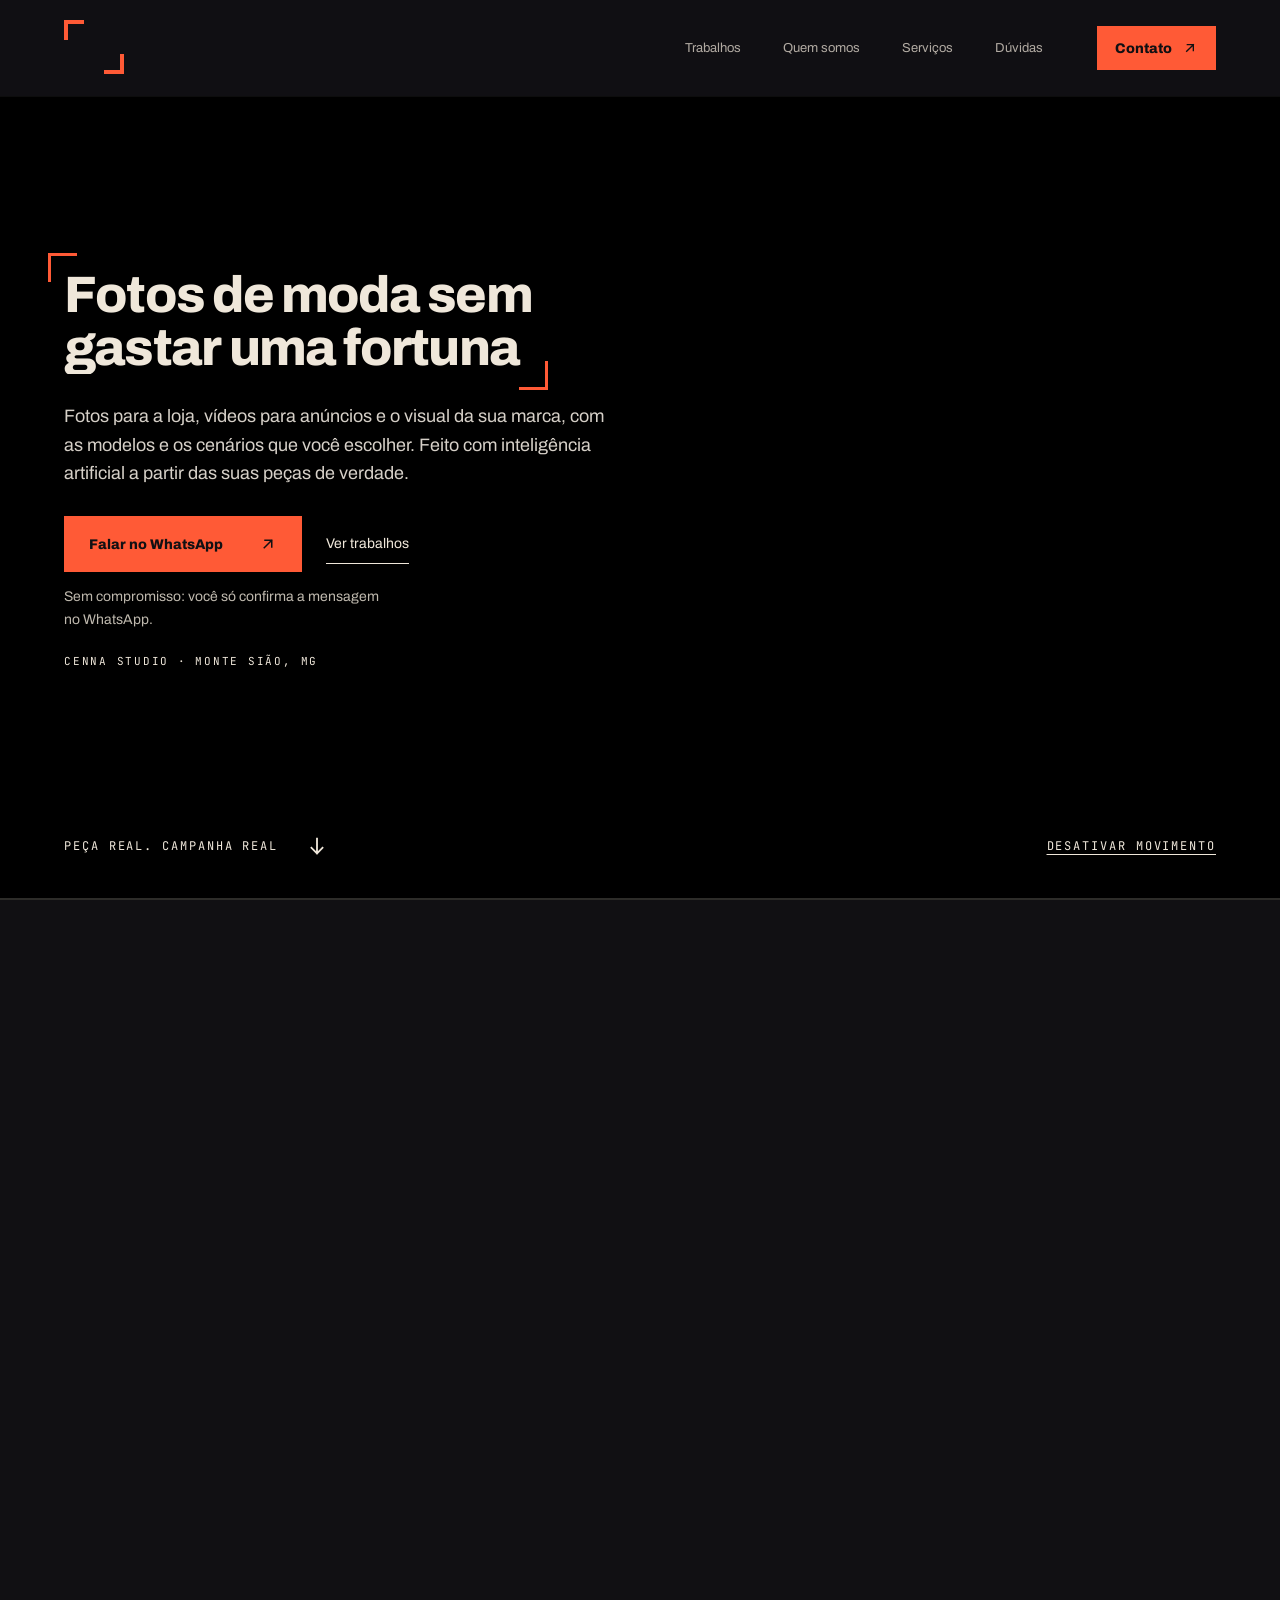
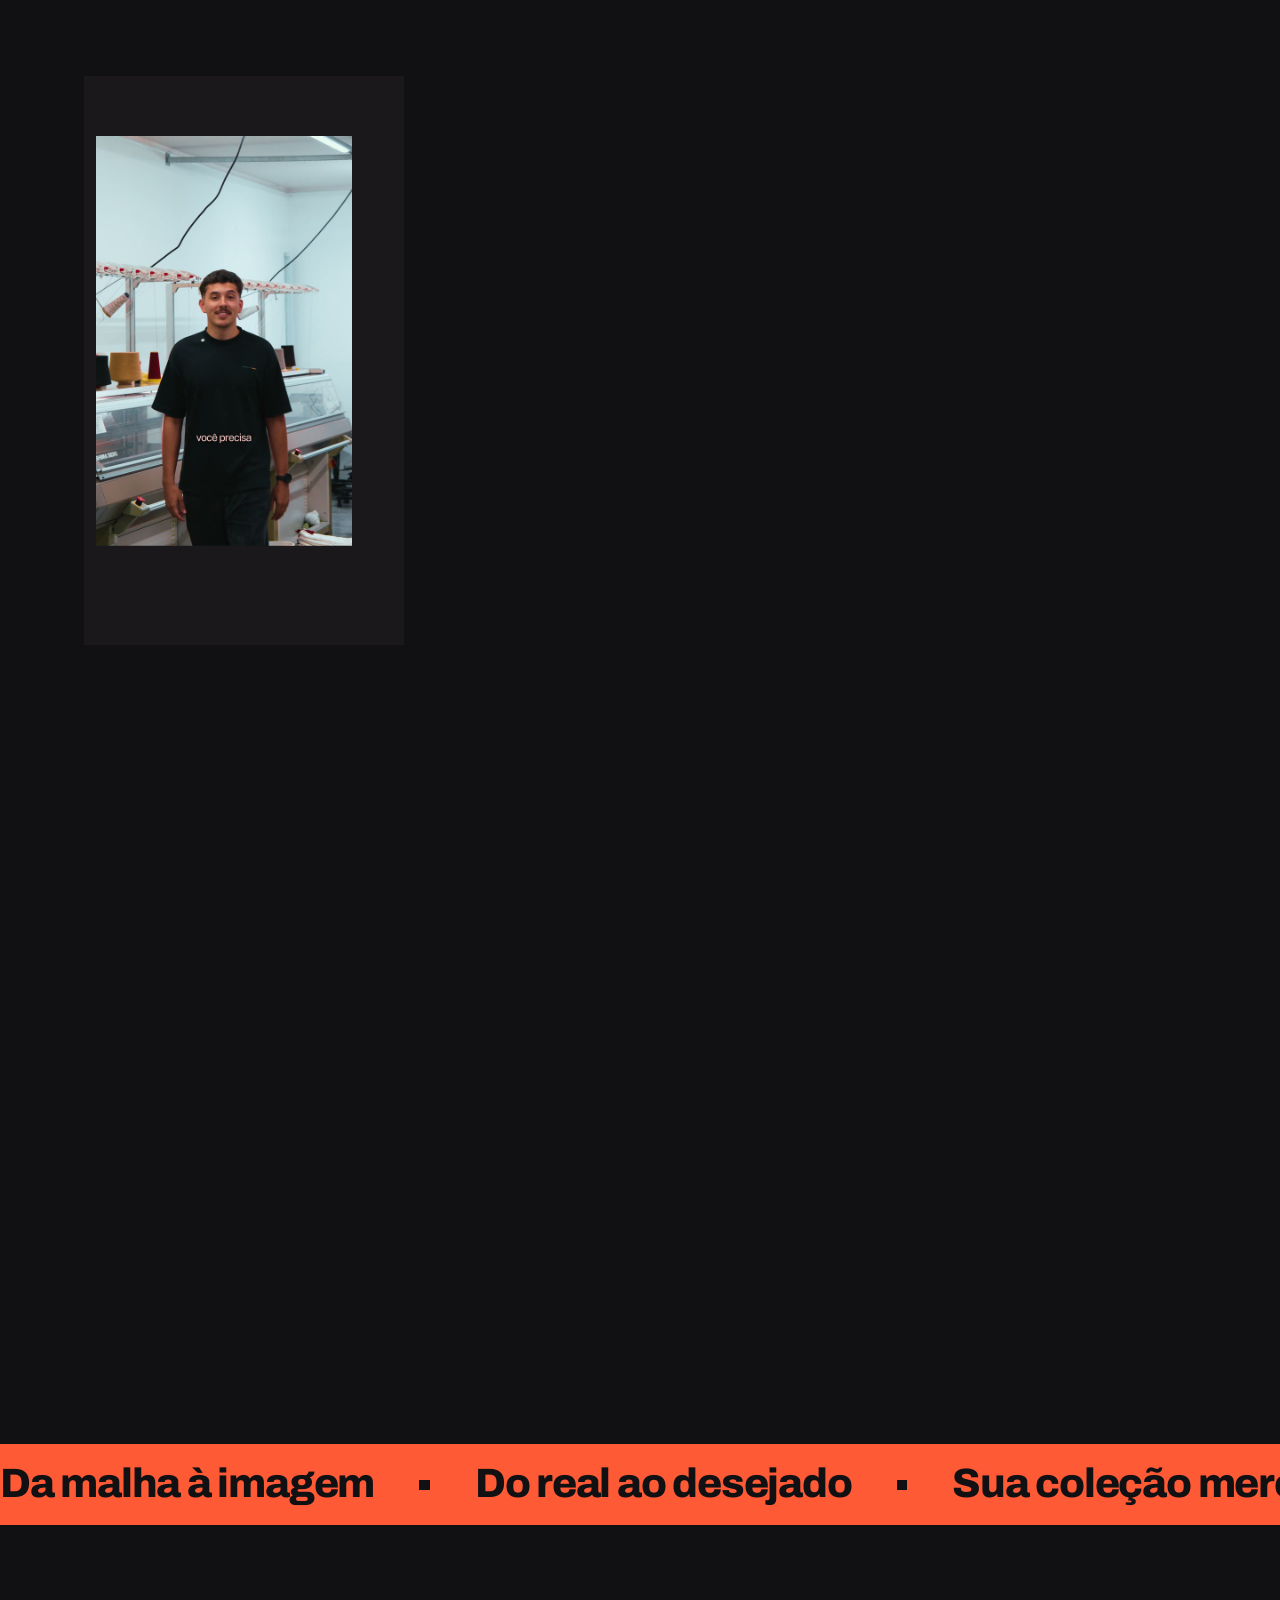
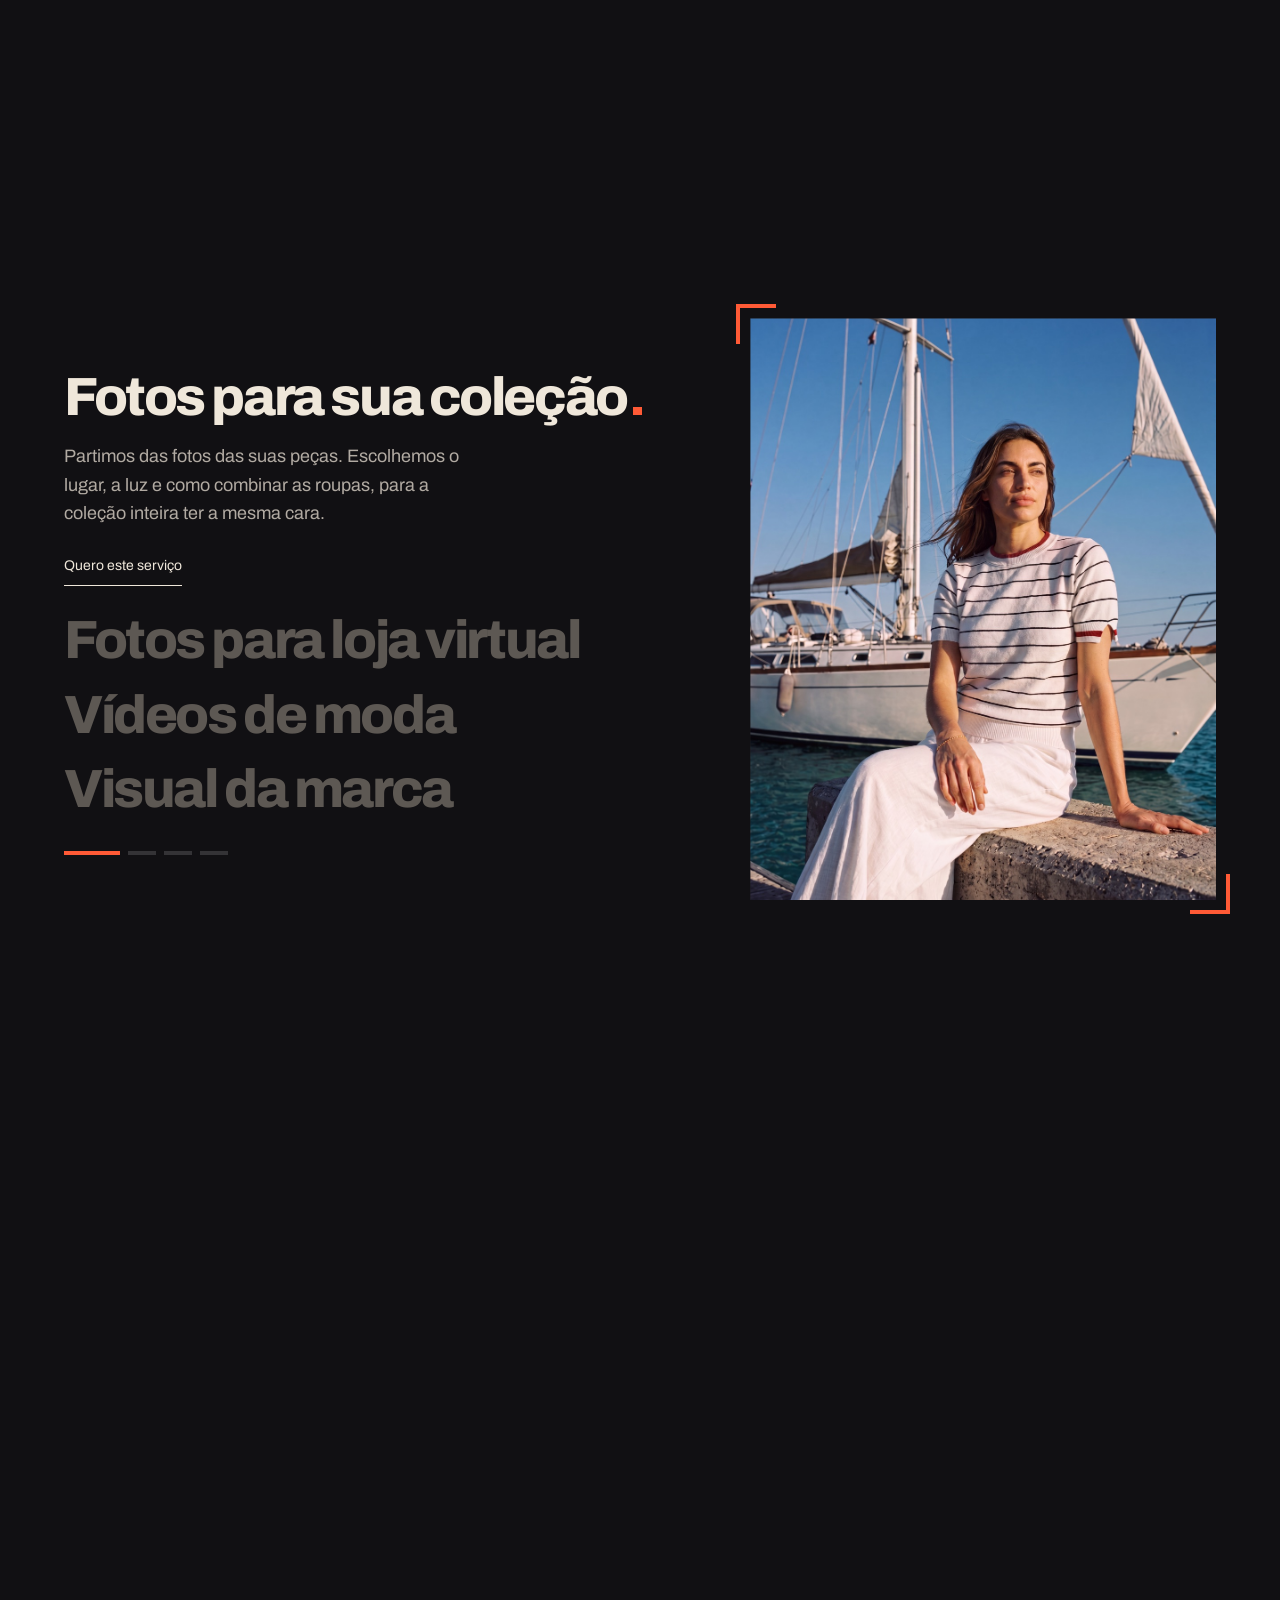
==== commit e4e19de9: "Titulo do hero no celular em duas linhas, sem quebrar palavra Co-Authored-By: Claude Sonnet 5.5 <nor" ====
--- a/index.html
+++ b/index.html
@@ -44,8 +44,8 @@
         "knowsAbout": ["fotografia de moda", "vídeos de moda", "fotos para loja virtual", "tricô", "inteligência artificial"]
       }
     </script>
-    <script type="module" crossorigin src="/assets/index-BHFKm5Al.js"></script>
-    <link rel="stylesheet" crossorigin href="/assets/index-CaLDoYoW.css">
+    <script type="module" crossorigin src="/assets/index-Blw3PNpx.js"></script>
+    <link rel="stylesheet" crossorigin href="/assets/index-CA4oaAKK.css">
   </head>
   <body>
     <div id="root"></div>
--- a/assets/index-CA4oaAKK.css
+++ b/assets/index-CA4oaAKK.css
@@ -0,0 +1 @@
+html.lenis,html.lenis body{height:auto}.lenis:not(.lenis-autoToggle).lenis-stopped{overflow:clip}.lenis [data-lenis-prevent],.lenis [data-lenis-prevent-wheel],.lenis [data-lenis-prevent-touch],.lenis [data-lenis-prevent-vertical],.lenis [data-lenis-prevent-horizontal]{overscroll-behavior:contain}.lenis.lenis-smooth iframe{pointer-events:none}.lenis.lenis-autoToggle{transition-behavior:allow-discrete;transition-property:overflow;transition-duration:1ms}@font-face{font-family:Archivo;src:url(/fonts/archivo-regular.ttf)format("truetype");font-weight:400;font-display:swap}@font-face{font-family:Archivo;src:url(/fonts/archivo-extrabold.ttf)format("truetype");font-weight:700 900;font-display:swap}@font-face{font-family:JetBrains Mono;src:url(/fonts/jetbrains-mono.ttf)format("truetype");font-weight:400;font-display:swap}:root{color:#efe7da;--lightningcss-light: ;--lightningcss-dark:initial;color-scheme:dark;font-synthesis:none;--coal:#111013;--sand:#efe7da;--coral:#ff5a36;--muted:#b1aaa2;--line:#ffffff26;--panel:#1a181b;--space:max(clamp(24px, 5vw, 88px), calc((100vw - 1240px) / 2));--header-h:84px;background:#111013;font-family:Archivo,Arial,sans-serif;font-weight:400}*{box-sizing:border-box}html{scroll-padding-top:calc(var(--header-h) + 8px)}body{min-width:320px;margin:0}button,input,select,textarea{font:inherit}button,a,input,textarea,select{-webkit-tap-highlight-color:transparent}button,a{touch-action:manipulation}button{cursor:pointer}a{color:inherit;text-decoration:none}img,video{max-width:100%;display:block}h1,h2,h3,h4,p,figure{margin:0}h1,h2,h3,h4{font-weight:800}p{text-wrap:pretty;line-height:1.6}h1,h2,h3{text-wrap:balance}button{color:inherit}::selection{background:var(--coral);color:var(--coal)}:focus-visible{outline:2px solid var(--coral);outline-offset:6px}button:disabled{cursor:not-allowed}em{color:var(--coral);font-style:normal}.mono{letter-spacing:.16em;text-transform:uppercase;font-family:JetBrains Mono,monospace;font-size:12px;line-height:1.6}.skip-link{z-index:100;background:var(--sand);color:var(--coal);padding:16px;position:fixed;top:10px;left:20px;transform:translateY(-150%)}.skip-link:focus{transform:none}.button{background:var(--coral);border:1px solid var(--coral);min-height:56px;color:var(--coal);justify-content:space-between;align-items:center;gap:36px;padding:18px 24px;font-size:14px;font-weight:800;transition:background .2s;display:inline-flex}.button:hover{background:#ffd9ce}.button span{font-size:22px;line-height:1}.text-link{background:0 0;border:0;border-bottom:1px solid;justify-content:space-between;align-items:center;gap:28px;padding:12px 0;font-size:14px;display:inline-flex}.section-pad{padding:112px var(--space)}@media (prefers-reduced-motion:reduce){html{scroll-behavior:auto}*,:before,:after{transition:none!important;animation:none!important}}@media (max-width:700px){:root{--header-h:72px}.section-pad{padding:72px var(--space)}}.site-header{height:var(--header-h);padding:0 var(--space);background:var(--coal);z-index:10;justify-content:space-between;align-items:center;display:flex;position:sticky;top:0}.brand-lockup{align-items:center;gap:16px;display:inline-flex}.brand-frame{--frame-arm:26px;--frame-stroke:3px;--frame-offset:-16px;position:relative}.brand-frame:before,.brand-frame:after{content:"";width:var(--frame-arm);height:var(--frame-arm);border:0 solid var(--coral);pointer-events:none;position:absolute}.brand-frame:before{top:var(--frame-offset);left:var(--frame-offset);border-top-width:var(--frame-stroke);border-left-width:var(--frame-stroke)}.brand-frame:after{bottom:var(--frame-offset);right:var(--frame-offset);border-right-width:var(--frame-stroke);border-bottom-width:var(--frame-stroke)}.studio h2.brand-frame{align-self:start}.footer-signature.brand-frame{--frame-arm:12px;--frame-stroke:2px;--frame-offset:-10px}.navigation{align-items:center;gap:42px;font-size:13px;display:flex}.navigation a{padding:14px 0}.navigation a:hover{color:var(--coral)}.nav-contact{border-bottom:1px solid var(--coral);gap:48px;margin-left:35px;display:flex}.nav-contact .arrow{color:var(--coral);font-size:20px}.hero-scroll{height:380vh;min-height:950px}.hero-stage{height:calc(100svh - var(--header-h));min-height:600px;max-height:1100px;top:var(--header-h);isolation:isolate;position:sticky;overflow:hidden}.hero-visual{z-index:-3;position:absolute;top:0;bottom:0;left:0;right:0}.hero-visual img,.hero-visual video{object-fit:cover;object-position:65% center;width:100%;height:100%}.hero-visual video{position:absolute;top:0;bottom:0;left:0;right:0}.hero-shade{z-index:-2;pointer-events:none;background:linear-gradient(90deg,#000c 0%,#000000b3 14%,#00000094 26%,#00000052 38%,#00000021 48%,#0000 60% 100%),linear-gradient(#0000 82%,#00000038);position:absolute;top:0;bottom:0;left:0;right:0}.hero-copy{padding:clamp(55px, 8vh, 100px) var(--space) 130px;max-width:850px}.hero-intro{color:#d2cbc2;margin-bottom:30px}.hero-copy h1{letter-spacing:-.035em;width:fit-content;max-width:100%;font-size:max(40px,min(4vw,72px));line-height:1.02}.hero-description{color:#d6d0c8;max-width:470px;margin:28px 0;font-size:18px}.hero-actions{flex-wrap:wrap;align-items:center;gap:12px 24px;display:flex}.hero-origin{color:var(--sand);margin-top:22px;font-size:13px}.footer-links{flex-wrap:wrap;flex-basis:100%;gap:12px 28px;display:flex}.footer-links a{overflow-wrap:anywhere;padding:10px 0;font-size:14px}.footer-links a:hover{color:var(--coral)}.hero-bottom{bottom:32px;left:var(--space);right:var(--space);justify-content:space-between;align-items:center;display:flex;position:absolute}.scroll-cue{align-items:center;gap:28px;display:flex}.scroll-cue .arrow{font-size:22px}.motion-toggle{color:var(--sand);text-underline-offset:4px;background:0 0;border:none;padding:12px 0;text-decoration:underline}.film-progress{background:#efe7da30;height:2px;position:absolute;bottom:0;left:0;right:0}.film-progress span{background:var(--coral);transform-origin:0;width:100%;height:100%;display:block;transform:scaleX(0)}.reduced-motion .hero-scroll{height:auto;min-height:0}.reduced-motion .hero-stage{position:relative;top:auto}.reduced-motion .film-progress{display:none}.section-heading{grid-template-columns:2fr 1fr;align-items:end;gap:35px;margin-bottom:56px;display:grid}.section-heading h2{letter-spacing:-.045em;font-size:max(36px,min(4.2vw,64px));line-height:1.06}.section-heading>p:last-child{color:var(--muted);max-width:34ch;font-size:16px}.image-button{background:var(--coal);text-align:left;border:0;width:100%;padding:0;display:block;position:relative;overflow:hidden}.image-action{background:var(--sand);color:var(--coal);padding:14px 18px;font-size:14px;font-weight:800;transition:background .2s,color .2s;position:absolute;bottom:22px;right:22px}.image-button:hover .image-action{background:var(--coral)}.campaign figcaption{gap:6px;padding-top:20px;display:grid}.campaign h3{letter-spacing:-.025em;font-size:20px}.campaign figcaption span{color:var(--muted);font-size:14px}.studio{background:var(--sand);color:var(--coal)}.studio-statement{grid-template-columns:1.45fr 1fr;gap:9vw;margin-top:0;display:grid}.studio h2{letter-spacing:-.045em;font-size:max(36px,min(4.2vw,64px));line-height:1.09}.studio h2 span{color:#a72b13}.studio-statement p{color:#4a443f;max-width:490px;margin-bottom:22px;font-size:16px}.studio .text-link{margin-top:15px}.services{grid-template-columns:1fr 1.4fr;gap:9vw;display:grid}.services h2{letter-spacing:-.045em;margin-top:36px;font-size:max(38px,min(4vw,60px));line-height:1.08}.service-content h4{margin-bottom:12px;font-size:15px;font-weight:800}.service-content p{color:var(--muted);font-size:15px}.service-content .text-link{margin-top:18px;font-size:13px}.site-footer{padding:48px var(--space) 40px;background:var(--panel);flex-wrap:wrap;align-items:center;gap:50px;display:flex}.site-footer p{color:var(--muted);font-size:14px}.site-footer>a:last-of-type{margin-left:auto}.site-footer small{color:var(--muted);width:100%;padding-top:25px;font-size:11px}.gallery-dialog{overscroll-behavior:contain;background:var(--coal);width:min(1150px,94vw);max-height:92svh;color:var(--sand);border:0;padding:32px}.gallery-dialog::backdrop{background:#000c}.gallery-header{justify-content:space-between;align-items:center;gap:20px;display:flex}.gallery-header h2{font-size:26px}.gallery-header button{background:var(--panel);border:0;padding:14px 18px}.gallery-dialog>p{color:var(--muted);margin:18px 0 28px;font-size:12px}.gallery-images{flex-wrap:wrap;justify-content:center;gap:20px;display:flex}.gallery-images img{object-fit:contain;width:auto;max-width:100%;max-height:72svh}.gallery-images>figure{width:100%;margin:0}.gallery-images img,.gallery-images video{max-width:100%;max-height:72svh;margin-inline-start:auto;margin-inline-end:auto}.gallery-images video{background:#000;width:100%}.gallery-images figcaption{max-width:65ch;color:var(--muted);margin:12px auto 20px;font-size:14px;line-height:1.5}.portfolio-grid{grid-template-columns:repeat(12,minmax(0,1fr));align-items:start;gap:88px 24px;display:grid}.campaign:nth-child(6n+1){grid-column:1/8}.campaign:nth-child(6n+2){grid-column:9/13;margin-top:180px}.campaign:nth-child(6n+3){grid-column:1/6}.campaign:nth-child(6n+4){grid-column:7/13;margin-top:120px}.campaign:nth-child(6n+5){grid-column:3/9}.campaign:nth-child(6n+6){grid-column:9/13;margin-top:80px}.image-frame{aspect-ratio:3/4;background:#1a181b;display:block;overflow:hidden}.image-frame img{object-fit:cover;width:100%;height:100%}.image-button:hover .image-frame img{filter:brightness(1.06)}.cap{font-size:15px;font-weight:800;display:block}.about-lead{grid-template-columns:1.2fr 1fr;align-items:center;gap:8vw;margin:60px 0 100px;display:grid}.about-lead h1{letter-spacing:-.035em;font-size:max(36px,min(4.6vw,72px));line-height:1.06}.about-lead p{max-width:42ch;color:var(--muted);margin-top:32px;font-size:20px}.about-lead img{width:100%;height:auto}.about-story{grid-template-columns:1fr 1.2fr;gap:64px 8vw;display:grid}.about-story h2{font-size:max(28px,min(3vw,44px));line-height:1.12}.about-story p{max-width:65ch;color:var(--muted);margin-bottom:24px;font-size:18px}@media (max-width:1000px){.portfolio-grid{grid-template-columns:repeat(2,minmax(0,1fr));gap:56px 24px}.portfolio-grid .campaign{grid-column:auto;margin-top:0}.portfolio-grid .campaign:nth-child(2n){margin-top:72px}.navigation{gap:24px}.nav-contact{gap:20px;margin-left:5px}.section-heading{grid-template-columns:1fr}.campaign figcaption{display:block}.campaign figcaption .mono{margin-top:8px;display:block}.studio-statement{gap:40px}.services{gap:45px}.hero-copy h1{font-size:max(38px,min(6.4vw,60px))}}@media (max-width:700px){.brand-lockup{gap:8px}.brand-frame{--frame-arm:18px;--frame-stroke:2px;--frame-offset:-10px}.menu-toggle{background:0 0;border:0;padding:16px 0;font-size:14px;display:block}.navigation{background:var(--coal);padding:20px var(--space) 32px;border-bottom:1px solid var(--line);flex-direction:column;align-items:stretch;gap:5px;display:none;position:absolute;top:84px;left:0;right:0}.navigation.is-open{display:flex}.nav-contact{margin-left:0}.hero-scroll{height:140svh;min-height:850px}.hero-stage{height:100svh;min-height:680px;max-height:950px}.hero-visual{top:0;bottom:0;left:0;right:0}.hero-visual img,.hero-visual video{object-position:70% center}.hero-shade{background:linear-gradient(90deg,#000000e8 0%,#000000b8 48%,#00000059 100%),linear-gradient(#0000 20%,#000000b3)}.hero-copy{padding:70px var(--space) 125px;max-width:620px}.hero-intro{margin-bottom:30px;font-size:10px}.hero-copy h1{font-size:max(34px,min(10vw,50px))}.hero-description{max-width:300px;margin:28px 0;font-size:14px}.hero-bottom{flex-direction:column;align-items:flex-start;gap:15px;bottom:25px}.hero-bottom .mono{font-size:9px}.scroll-cue{gap:20px}.motion-toggle{padding:8px 0}.section-heading{margin-bottom:38px;display:block}.section-heading h2{font-size:42px}.section-heading>p:last-child{margin-top:22px}.campaign h3{font-size:20px}.image-action{gap:22px;padding:14px;font-size:12px;bottom:14px;right:14px}.studio-statement{margin-top:32px;display:block}.studio h2{margin-bottom:35px;font-size:40px}.studio-statement p{font-size:15px}.services{display:block}.services h2{margin:28px 0 45px;font-size:44px}.site-footer{gap:16px 25px;padding-top:25px}.site-footer p{max-width:170px;font-size:12px}.site-footer>a:last-of-type{width:100%;margin:0;font-size:10px}.gallery-dialog{padding:20px}.gallery-header h2{font-size:20px}.gallery-header button{padding:12px}.gallery-dialog>p{max-width:250px}.gallery-images img{max-height:65svh}.reduced-motion .hero-stage{min-height:680px}}@media (max-width:1000px){.menu-toggle{background:0 0;border:0;min-width:48px;min-height:48px;padding:12px 0;display:block}.navigation{background:var(--coal);padding:20px var(--space);border-bottom:1px solid var(--line);flex-direction:column;align-items:stretch;gap:4px;display:none;position:absolute;top:100%;left:0;right:0}.navigation.is-open{display:flex}.navigation a{min-height:48px}.nav-contact{margin-left:0}}@media (max-width:700px),(max-height:600px){.portfolio-grid{grid-template-columns:1fr;gap:48px}.portfolio-grid .campaign:nth-child(2n){margin-top:0}.about-lead,.about-story{grid-template-columns:1fr;gap:32px}.about-lead{margin:40px 0 56px}.about-lead h1{font-size:max(30px,min(8.4vw,48px))}.about-lead p,.about-story p{font-size:16px}.hero-scroll,.reduced-motion .hero-scroll{height:auto;min-height:0}.hero-stage,.reduced-motion .hero-stage{height:auto;min-height:0;max-height:none;position:relative;top:auto;overflow:visible}.hero-visual{z-index:0;height:max(280px,min(52svh,540px));position:relative;top:auto;bottom:auto;left:auto;right:auto;overflow:hidden}.hero-visual img,.hero-visual video{object-position:center top}.hero-shade{display:none}.hero-copy{padding:38px var(--space) 24px;background:var(--coal);max-width:none}.hero-copy h1{letter-spacing:-.03em;width:fit-content;max-width:100%;font-size:max(34px,min(10vw,50px));line-height:1.05}.hero-description{max-width:45ch;margin:26px 0 22px;font-size:16px}.hero-actions{flex-direction:column;align-items:stretch;gap:12px}.hero-actions .button{justify-content:space-between;width:100%}.hero-actions .text-link{align-self:flex-start;min-height:48px}.hero-origin{margin-top:18px;font-size:12px}.hero-bottom{padding:0 var(--space) 32px;display:block;position:static}.scroll-cue{letter-spacing:0;gap:12px;font-size:10px}.film-progress{display:none}.studio h2{font-size:max(30px,min(8vw,40px))}.services h2,.section-heading h2{font-size:max(30px,min(8vw,42px))}.footer-links{flex-direction:column;gap:0}.site-footer .footer-signature{max-width:none;margin:12px 0}}@media (max-width:700px){.site-footer{padding-bottom:96px}}.dot{background:var(--coral);width:.17em;height:.17em;margin-left:.07em;display:inline-block}.fidelity-note{letter-spacing:-.02em;max-width:46ch;margin:96px 0 0 auto;font-size:max(20px,min(2.2vw,30px));line-height:1.3}.image-action{bottom:14px;left:14px;right:auto}.band{background:var(--coral);color:var(--coal);padding:20px 0;overflow:hidden}.band-track{white-space:nowrap;letter-spacing:-.03em;width:max-content;font-size:max(24px,min(3.2vw,46px));font-weight:800;line-height:1;display:flex}.band-set,.band-hook{align-items:center;display:flex}.band-hook:after{content:"";background:var(--coal);width:.26em;height:.26em;margin:0 1.1em}@media (max-width:700px){.hero-stage,.reduced-motion .hero-stage{height:calc(100svh - var(--header-h));min-height:560px;max-height:820px;overflow:hidden}.hero-visual{z-index:-3;height:auto;position:absolute;top:0;bottom:0;left:0;right:0}.hero-visual img,.hero-visual video{object-position:62% center}.hero-shade{background:linear-gradient(#0000 24%,#0003 38%,#0000008c 54%,#000000d4 70%,#000000f2 100%);display:block}.hero-copy{padding:0 var(--space) 28px;background:0 0;position:absolute;bottom:0;left:0;right:0}.hero-description{color:#efe7da;margin:20px 0 22px}.hero-bottom{display:none}.section-pad{padding-top:64px;padding-bottom:64px}.band{padding:18px 0}.fidelity-note{margin-top:56px}}.brand-brackets{flex-shrink:0;width:72px;height:64px;display:block;position:relative}.brand-brackets:before,.brand-brackets:after{content:"";border:0 solid var(--coral);width:18px;height:18px;transition:width .4s cubic-bezier(.2,.7,.2,1),height .4s cubic-bezier(.2,.7,.2,1);position:absolute}.brand-brackets:before{border-top-width:4px;border-left-width:4px;top:0;left:0}.brand-brackets:after{border-bottom-width:4px;border-right-width:4px;bottom:0;right:0}.sr-only{clip-path:inset(50%);white-space:nowrap;width:1px;height:1px;position:absolute;overflow:hidden}@media (max-width:700px){.brand-brackets{width:54px;height:48px}.brand-brackets:before,.brand-brackets:after{width:14px;height:14px}.brand-brackets:before{border-top-width:3.5px;border-left-width:3.5px}.brand-brackets:after{border-bottom-width:3.5px;border-right-width:3.5px}}.footer-mantra{color:var(--muted);flex-basis:100%;margin:0}.hero-origin.mono{color:var(--sand);font-size:11px}@media (max-width:700px){.hero-bottom .mono,.scroll-cue{font-size:11px}}.button,.image-button,.text-link{transition-property:transform,background-color,color;transition-duration:.12s}.button:active{transform:scale(.97)}.image-button:active{transform:scale(.99)}@media (prefers-reduced-motion:reduce){.button:active,.image-button:active{transform:none}}:root{--header-h:96px}.site-header{-webkit-backdrop-filter:blur(18px)saturate(150%);backdrop-filter:blur(18px)saturate(150%);background:#111013c7;box-shadow:0 1px #ffffff0d}.brand-brackets{width:60px;height:54px;margin:0}.brand-brackets:before,.brand-brackets:after{width:16px;height:16px}.brand-brackets:before{border-top-width:4px;border-left-width:4px}.brand-brackets:after{border-bottom-width:4px;border-right-width:4px}a:hover>.brand-lockup .brand-brackets:before,a:hover>.brand-lockup .brand-brackets:after{width:22px;height:22px}.menu-toggle{display:none!important}@media (max-width:1000px){.navigation{background:0 0;border:0;flex-direction:row;align-items:center;gap:22px;padding:0;display:flex;position:static}.navigation a{min-height:0;padding:12px 0}.nav-contact{gap:12px;margin-left:0}}@media (max-width:700px){:root{--header-h:100px}.site-header{padding:12px var(--space) 6px;flex-wrap:wrap;align-content:center;row-gap:2px}.brand-brackets{width:48px;height:43px}.brand-brackets:before,.brand-brackets:after{width:13px;height:13px}.brand-brackets:before{border-top-width:3.5px;border-left-width:3.5px}.brand-brackets:after{border-bottom-width:3.5px;border-right-width:3.5px}.navigation{justify-content:space-between;gap:8px;width:100%;font-size:13px}.navigation a{padding:10px 0}.nav-contact .arrow{display:none}.nav-contact{border-bottom-width:2px}}@media (max-width:700px),(max-height:600px){.hero-scroll{height:320svh;min-height:0}.hero-stage{top:var(--header-h);height:calc(100svh - var(--header-h));min-height:0;max-height:none;position:sticky;overflow:hidden}.reduced-motion .hero-scroll{height:auto}.reduced-motion .hero-stage{position:relative;top:auto}}.image-button{transition:transform .55s cubic-bezier(.2,.8,.2,1),box-shadow .55s cubic-bezier(.2,.8,.2,1)}@media (hover:hover){.image-button:hover{transform:translateY(-8px);box-shadow:0 44px 70px -34px #000000e6}.button{transition:transform .35s cubic-bezier(.2,.8,.2,1),background-color .2s,box-shadow .35s}.button:hover{box-shadow:0 18px 34px -16px #000c}}.gallery-dialog::backdrop{-webkit-backdrop-filter:blur(16px);backdrop-filter:blur(16px);background:#0008}.gallery-dialog[open]::backdrop{animation:.6s ease-out scrim-in}@keyframes scrim-in{0%{opacity:0}to{opacity:1}}@media (prefers-reduced-motion:reduce){.gallery-dialog[open]::backdrop{animation:none}}.gallery-dialog{box-shadow:0 60px 120px -40px #000}.disclosure{background:var(--panel);padding:0 28px;transition:background-color .3s,box-shadow .4s cubic-bezier(.2,.8,.2,1)}.disclosure[open]{background:#221f24;box-shadow:0 28px 50px -30px #000000d9}.disclosure summary{cursor:pointer;justify-content:space-between;align-items:center;gap:24px;min-height:84px;padding:22px 0;list-style:none;display:flex}.disclosure summary::-webkit-details-marker{display:none}.disclosure summary h3{letter-spacing:-.025em;font-size:max(20px,min(2.1vw,30px));font-weight:400}.disclosure .expand{background:#ffffff0f;flex-shrink:0;width:36px;height:36px;transition:background-color .3s,transform .5s cubic-bezier(.2,.8,.2,1);position:relative}.disclosure .expand:before,.disclosure .expand:after{content:"";background:var(--sand);width:14px;height:2px;transition:transform .5s cubic-bezier(.2,.8,.2,1),background-color .3s;position:absolute;top:50%;bottom:auto;left:50%;right:auto;transform:translate(-50%,-50%)}.disclosure .expand:after{transform:translate(-50%,-50%)rotate(90deg)}.disclosure[data-open=true] .expand{background:var(--coral)}.disclosure[data-open=true] .expand:before,.disclosure[data-open=true] .expand:after{background:var(--coal)}.disclosure[data-open=true] .expand:after{transform:translate(-50%,-50%)rotate(0)}@media (hover:hover){.disclosure:hover:not([open]){background:#201d22}.disclosure summary:hover .expand{background:#ffffff1f}.disclosure[data-open=true] summary:hover .expand{background:var(--coral)}}.disclosure-body{overflow:hidden}.disclosure-body>p{color:var(--muted);max-width:60ch;padding:0 0 28px;font-size:16px}.faq-question{letter-spacing:-.015em;font-size:18px;font-weight:800;line-height:1.35}.offer-head{flex-wrap:wrap;justify-content:space-between;align-items:flex-end;gap:32px;margin-bottom:56px;display:flex}.offer-head h2{letter-spacing:-.045em;font-size:max(36px,min(4.2vw,64px));line-height:1.06}.accordion-grid{grid-template-columns:repeat(2,minmax(0,1fr));align-items:start;gap:12px 16px;display:grid}@media (max-width:1000px){.accordion-grid{grid-template-columns:1fr}}@media (max-width:700px){.offer-head{align-items:stretch}.disclosure{padding:0 20px}.disclosure summary{min-height:72px}.faq-question{font-size:17px}}@media (prefers-reduced-motion:reduce){.disclosure,.disclosure .expand,.disclosure .expand:before,.disclosure .expand:after{transition:none}}.offer-lead{max-width:46ch;color:var(--muted);font-size:18px}.offer-lead .text-link{color:var(--sand);margin-left:6px;font-size:16px}@media (max-width:700px){.offer-lead{font-size:16px}}.reach-grid{grid-template-columns:.9fr 1.1fr;gap:16px;display:grid}.reach-card{background:var(--panel);min-height:480px;position:relative;overflow:hidden}.reach-photo img{object-fit:cover;object-position:50% 30%;width:100%;height:100%;position:absolute;top:0;bottom:0;left:0;right:0}.reach-photo:after{content:"";background:linear-gradient(#0000 38%,#000000a6 68%,#000000e6 100%);position:absolute;top:0;bottom:0;left:0;right:0}.reach-links{z-index:1;gap:14px;padding:36px;display:grid;position:absolute;bottom:0;left:0;right:0}.reach-name{letter-spacing:-.02em;margin-bottom:4px;font-size:22px;font-weight:800}.reach-links a{overflow-wrap:anywhere;align-items:center;gap:14px;width:fit-content;font-size:16px;display:inline-flex}.reach-icon{border:1px solid #efe7da66;flex-shrink:0;place-items:center;width:40px;height:40px;transition:background-color .3s,color .3s,border-color .3s;display:grid}@media (hover:hover){.reach-links a:hover .reach-icon{background:var(--coral);border-color:var(--coral);color:var(--coal)}}.reach-cta{flex-direction:column;justify-content:center;align-items:flex-start;padding:max(32px,min(5vw,64px));display:flex}.reach-cta>p:not(.reach-direct){color:var(--muted);max-width:44ch;margin-bottom:36px;font-size:18px}.reach-direct{color:var(--muted);margin-top:24px;font-size:15px}.reach-direct .text-link{color:var(--sand)}@media (max-width:1000px){.reach-grid{grid-template-columns:1fr}.reach-card{min-height:0}.reach-photo{min-height:420px}}@media (max-width:700px){.reach{padding-top:64px;padding-bottom:64px}.reach-photo{min-height:380px}.reach-links{padding:24px}.reach-cta .button{width:100%}}.contact-page-grid{grid-template-columns:1fr 1fr;align-items:start;gap:8vw;margin-top:56px;display:grid}.contact-page-intro h1{letter-spacing:-.05em;margin-bottom:28px;font-size:max(40px,min(5.4vw,84px));line-height:1.02}.contact-page-intro p{color:var(--muted);max-width:40ch;font-size:18px}.contact-form-basic{gap:24px}.contact-form-basic .button{width:100%}@media (max-width:1000px){.contact-page-grid{grid-template-columns:1fr;gap:40px;margin-top:40px}}.form-body{gap:20px;animation:.5s cubic-bezier(.2,.8,.2,1) step-in;display:grid}@keyframes step-in{0%{opacity:0;transform:translateY(14px)}to{opacity:1;transform:none}}.form-body h3{letter-spacing:-.03em;outline:none;font-size:26px}.form-help{color:var(--muted);font-size:15px}.form-body label{gap:10px;font-size:14px;display:grid}.form-body input,.form-body textarea{background:var(--panel);width:100%;min-height:52px;color:var(--sand);resize:vertical;border:0;border-bottom:2px solid #0000;border-radius:0;padding:14px 16px;font-size:16px}.form-body input:focus,.form-body textarea:focus{border-bottom-color:var(--coral);outline:none}@media (prefers-reduced-motion:reduce){.form-body{animation:none}}@media (max-width:700px){.section-pad{padding-top:48px;padding-bottom:48px}.offer-head{gap:12px;margin-bottom:24px}.offer-lead{font-size:15px}.studio-statement p{margin-bottom:14px;font-size:15px}.accordion-grid{gap:8px}.disclosure summary{min-height:60px;padding:14px 0}.disclosure-body>p{padding-bottom:20px;font-size:15px}.faq .offer-head{margin-bottom:20px}.reach{padding-top:40px;padding-bottom:40px}}.arrow{vertical-align:-.12em;flex-shrink:0;width:1em;height:1em;display:inline-block}@media (max-width:700px){.hero-visual{height:66%;top:0;bottom:auto;left:0;right:0}.hero-visual img,.hero-visual video{object-position:60% 18%}.hero-shade{background:linear-gradient(#11101300 44%,#111013e0 66%,#111013 72% 100%)}.hero-copy{padding-bottom:22px}.hero-copy h1{font-size:max(34px,min(10vw,46px))}.hero-actions{margin-top:18px}.hero-copy h1.brand-frame:before,.hero-copy h1.brand-frame:after{display:none}}.faq-more{display:none}@media (max-width:700px){.accordion-grid.is-collapsed>.disclosure:nth-child(n+6){display:none}.faq-more{background:var(--sand);width:100%;min-height:56px;color:var(--coal);border:0;justify-content:center;align-items:center;margin-top:12px;font-size:16px;font-weight:800;display:flex}.faq-more:active{transform:scale(.98)}}.audience-line{letter-spacing:-.03em;max-width:24ch;margin:72px 0 40px;font-size:max(24px,min(2.8vw,40px));line-height:1.2}.steps{grid-template-columns:repeat(4,minmax(0,1fr));gap:32px;margin-bottom:56px;display:grid}.steps h3{letter-spacing:-.02em;margin-bottom:8px;padding-top:18px;font-size:20px;position:relative}.steps h3:before{content:"";background:var(--coral);width:28px;height:3px;position:absolute;top:0;left:0}.steps p{color:var(--muted);font-size:15px}@media (max-width:1000px){.steps{grid-template-columns:repeat(2,minmax(0,1fr))}}@media (max-width:700px){.audience-line{margin:36px 0 28px;font-size:22px}.steps{grid-template-columns:1fr 1fr;gap:22px 16px;margin-bottom:32px}.steps h3{padding-top:14px;font-size:17px}.steps p{font-size:13px}.offer-cta{width:100%}}.button .arrow,.nav-contact .arrow{width:18px;height:18px;font-size:18px}.scroll-cue .arrow{width:22px;height:22px;font-size:22px}@media (max-width:700px){:root{--header-h:84px}.site-header{height:var(--header-h);padding:8px var(--space) 2px;grid-template-columns:repeat(4,auto);place-content:center space-between;align-items:center;row-gap:0;display:grid}.site-header>a:first-child{grid-area:1/1/auto/3;justify-self:start}.navigation{display:contents}.navigation>a{grid-row:2;min-height:0;padding:10px 0;font-size:13px}.navigation>a:first-child{grid-column:1;justify-self:start}.navigation>a:nth-child(2){grid-column:2}.navigation>a:nth-child(3){grid-column:3}.navigation>a:nth-child(4){grid-column:4;justify-self:end}.navigation>.nav-contact{grid-area:1/3/auto/5;justify-self:end;padding:8px 0}.brand-brackets{width:40px;height:36px}.brand-brackets:before,.brand-brackets:after{width:12px;height:12px}.brand-brackets:before{border-top-width:3px;border-left-width:3px}.brand-brackets:after{border-bottom-width:3px;border-right-width:3px}.hero-stage,.reduced-motion .hero-stage{background:var(--coal)}.hero-visual{height:calc(100% - 184px);top:0;bottom:auto;left:0;right:0}.hero-shade{background:linear-gradient(#11101300 48%,#111013bf 84%,#111013 100%);height:calc(100% - 184px);top:0;bottom:auto;left:0;right:0}.hero-copy{padding:0 var(--space) 22px}.hero-actions{margin-top:16px}.hero-visual img,.hero-visual video{object-position:58% 46%}}@media (min-width:701px){.hero-copy{flex-direction:column;justify-content:center;align-items:flex-start;height:100%;padding-top:40px;padding-bottom:96px;display:flex}}.tour{height:380svh;position:relative}.tour-stage{top:var(--header-h);height:calc(100svh - var(--header-h));grid-template-columns:1fr minmax(0,.78fr);align-items:center;gap:7vw;display:grid;position:sticky}.tour-side{min-width:0}.tour-list{gap:6px;margin:0;padding:0;list-style:none;display:grid}.tour-title{text-align:left;letter-spacing:-.045em;color:#5d5853;background:0 0;border:0;width:100%;padding:6px 0;font-size:max(30px,min(4.2vw,64px));font-weight:800;line-height:1.05;transition:color .5s cubic-bezier(.2,.8,.2,1);display:block}.is-active>.tour-title{color:var(--sand)}.is-active>.tour-title:after{content:"";background:var(--coral);width:.16em;height:.16em;margin-left:.12em;display:inline-block}@media (hover:hover){.tour-list li:not(.is-active) .tour-title:hover{color:var(--muted)}}.tour-more{grid-template-rows:0fr;transition:grid-template-rows .6s cubic-bezier(.2,.8,.2,1);display:grid}.tour-more>div{overflow:hidden}.is-active .tour-more{grid-template-rows:1fr}.tour-more p{color:var(--muted);opacity:0;max-width:40ch;margin:10px 0 18px;font-size:18px;transition:opacity .5s .15s,transform .5s .15s;transform:translateY(10px)}.is-active .tour-more p{opacity:1;transform:none}.tour-more .text-link{margin-bottom:14px}.tour-dots{gap:8px;margin-top:28px;display:flex}.tour-dots span{background:#ffffff26;width:28px;height:4px;transition:background-color .4s,width .5s cubic-bezier(.2,.8,.2,1)}.tour-dots span.is-active{background:var(--coral);width:56px}.tour-frame{aspect-ratio:4/5;background:var(--panel);justify-self:end;width:min(100%,520px);max-height:calc(100% - 56px);position:relative}.tour-frame:before,.tour-frame:after{content:"";border:0 solid var(--coral);pointer-events:none;z-index:2;width:36px;height:36px;position:absolute}.tour-frame:before{border-top-width:4px;border-left-width:4px;top:-14px;left:-14px}.tour-frame:after{border-bottom-width:4px;border-right-width:4px;bottom:-14px;right:-14px}.tour-frame img,.tour-frame video{object-fit:cover;opacity:0;clip-path:inset(8% 6%);width:100%;height:100%;transition:opacity .7s cubic-bezier(.2,.8,.2,1),clip-path .9s cubic-bezier(.2,.8,.2,1),transform 1.1s cubic-bezier(.2,.8,.2,1);position:absolute;top:0;bottom:0;left:0;right:0;transform:scale(1.08)}.tour-frame img.is-active,.tour-frame video.is-active{opacity:1;clip-path:inset(0);transform:none}.offer .audience-line{margin-top:56px}@media (max-width:700px){.tour{height:320svh}.tour-stage{grid-template-rows:minmax(0,46%) auto;grid-template-columns:1fr;align-content:start;gap:22px;padding-top:18px}.tour-frame{aspect-ratio:auto;order:-1;justify-self:stretch;width:auto;height:100%;max-height:none;margin:0 14px}.tour-title{padding:3px 0;font-size:26px}.tour-more p{margin:6px 0 12px;font-size:15px}.tour-dots{margin-top:16px}}.reduced-motion .tour{height:auto}.reduced-motion .tour-stage{height:auto;padding:24px 0;position:static}.reduced-motion .tour-title{color:var(--sand)}.reduced-motion .tour-more{grid-template-rows:1fr}.reduced-motion .tour-more p{opacity:1;transform:none}.reduced-motion .tour-frame{height:auto}@media (prefers-reduced-motion:reduce){.tour-more,.tour-more p,.tour-frame img,.tour-title{transition:none}}@media (min-width:701px){.hero-copy{max-width:none;padding-right:0}.hero-copy>*{max-width:min(560px,46vw)}.hero-copy h1{max-width:none}.hero-copy p{text-shadow:0 1px 22px #000000b3}}.pitch-head{flex-wrap:wrap;justify-content:space-between;align-items:flex-end;gap:32px;margin-bottom:48px;display:flex}.pitch-head h2{letter-spacing:-.045em;font-size:max(36px,min(4.2vw,64px));line-height:1.06}.pitch-grid{grid-template-columns:repeat(2,minmax(0,340px));justify-content:center;gap:64px;display:grid}.pitch-card{flex-direction:column;align-items:flex-start;display:flex}.pitch-video{aspect-ratio:9/16;background:var(--panel);width:100%;margin-bottom:24px;position:relative;overflow:hidden;box-shadow:0 40px 70px -40px #000000e6}.pitch-video video{object-fit:cover;width:100%;height:100%;display:block}.pitch-card h3{letter-spacing:-.03em;margin-bottom:8px;font-size:24px}.pitch-card p{color:var(--muted);max-width:34ch;margin-bottom:22px;font-size:16px}.pitch-card .button{margin-top:auto}@media (max-width:1000px){.pitch-grid{grid-template-columns:repeat(2,minmax(0,1fr))}}@media (max-width:700px){.pitch-head{gap:12px;margin-bottom:28px}.pitch-grid{scroll-snap-type:x mandatory;scrollbar-width:none;margin-inline:calc(var(--space) * -1);padding-inline:var(--space);gap:14px;display:flex;overflow-x:auto}.pitch-grid::-webkit-scrollbar{display:none}.pitch-card{scroll-snap-align:start;flex:0 0 78%}.pitch-card .button{width:100%}.pitch-video{margin-bottom:18px}}.message{padding-top:72px;padding-bottom:72px}.message-grid{grid-template-columns:minmax(0,320px) 1fr;align-items:center;gap:max(32px,min(7vw,112px));display:grid}.message-copy h2{letter-spacing:-.045em;margin-bottom:22px;font-size:max(34px,min(4.2vw,64px));line-height:1.05}.message-copy p{color:var(--muted);max-width:44ch;margin-bottom:32px;font-size:18px}.message .pitch-video,.reach-video .pitch-video{margin-bottom:0}.reach-grid{grid-template-columns:minmax(0,320px) 1fr;align-items:center;gap:max(32px,min(7vw,112px))}.reach-video{min-width:0}.reach-cta{background:0 0;min-height:0;padding:0}.reach-contacts{flex-wrap:wrap;gap:10px 28px;margin:40px 0 0;padding:0;font-size:15px;list-style:none;display:flex}.reach-contacts a{overflow-wrap:anywhere;text-underline-offset:5px;-webkit-text-decoration:underline #efe7da55;text-decoration:underline #efe7da55}@media (hover:hover){.reach-contacts a:hover{color:var(--coral);-webkit-text-decoration-color:var(--coral);text-decoration-color:var(--coral)}}@media (max-width:1000px){.message-grid,.reach-grid{grid-template-columns:minmax(0,300px) 1fr;gap:32px}}@media (max-width:700px){.message{padding-top:40px;padding-bottom:40px}.message-grid,.reach-grid{grid-template-columns:1fr;gap:24px}.message .pitch-video,.reach-video .pitch-video{width:min(100%,280px)}.message-copy p{margin-bottom:22px;font-size:16px}.message-copy .button,.reach-cta .button{width:100%}.reach-contacts{margin-top:28px}}.pitch-frame{isolation:isolate;width:100%;position:relative}.pitch-frame:before{content:"";background:var(--panel);z-index:-1;position:absolute;top:20px;bottom:-20px;left:20px;right:-20px}.pitch-corner{border:0 solid var(--coral);z-index:2;pointer-events:none;width:34px;height:34px;position:absolute}.pitch-corner.tl{border-top-width:4px;border-left-width:4px;top:-14px;left:-14px}.pitch-corner.br{border-bottom-width:4px;border-right-width:4px;bottom:-14px;right:-14px}.pitch-video video{cursor:pointer}.pitch-controls{background:linear-gradient(#0000,#000000a6);gap:8px;padding:14px;display:flex;position:absolute;bottom:0;left:0;right:0}.pitch-controls button{min-width:44px;min-height:44px;color:var(--sand);background:#111013d9;border:0;justify-content:center;align-items:center;gap:8px;padding:0 12px;font-size:13px;font-weight:800;transition:background-color .25s,color .25s;display:inline-flex}.pitch-controls .pitch-sound{margin-left:auto}.pitch-controls .pitch-sound[aria-pressed=true]{background:var(--coral);color:var(--coal)}@media (hover:hover){.pitch-controls button:hover{background:var(--sand);color:var(--coal)}}@media (max-width:700px){.pitch-frame{width:min(100%,280px)}.pitch-frame:before{top:14px;bottom:-14px;left:14px;right:-14px}.message .pitch-video,.reach-video .pitch-video{width:100%}}.reach-grid{background:var(--panel);padding:max(32px,min(5vw,72px));grid-template-columns:minmax(0,320px) 1fr;align-items:center;gap:max(32px,min(6vw,96px));padding-left:max(32px,min(5vw,72px));position:relative;box-shadow:0 50px 90px -50px #000000e6}.reach-video{z-index:2;margin-top:-170px;position:relative}.reach-cta h2{margin-bottom:24px;font-size:max(44px,min(5.6vw,88px));line-height:.98}.reach-cta>p:not(.reach-direct){font-size:19px}@media (max-width:700px){.reach{padding-top:140px;padding-bottom:48px}.reach-grid{grid-template-columns:1fr;gap:22px;padding:24px 20px 28px}.reach-video{width:min(100%,280px);margin-top:-110px}.reach-cta h2{font-size:max(38px,min(11vw,52px))}.reach-cta>p:not(.reach-direct){font-size:16px}.reach-cta .button{width:100%}}@media (min-width:701px){.hero-visual img,.hero-visual video{object-position:66% 16%}}@media (max-width:700px){.hero-visual img,.hero-visual video{object-position:50% 36%}}.message-copy h2{font-size:max(32px,min(3.9vw,58px))}.checklist{gap:14px;max-width:46ch;margin:0 0 28px;padding:0;list-style:none;display:grid}.checklist li{--tick:1;color:var(--sand);padding-left:34px;font-size:18px;line-height:1.45;position:relative}.checklist li:before{content:"";background:var(--coral);width:14px;height:14px;transform:scale(var(--tick));transform-origin:0;position:absolute;top:.5em;left:0}.message-ask{color:var(--muted);margin-bottom:14px;font-size:16px}.message .button .arrow{animation:1.6s ease-in-out infinite nudge}@keyframes nudge{0%,to{transform:translate(0)}50%{transform:translate(5px)}}@media (prefers-reduced-motion:reduce){.message .button .arrow{animation:none}}@media (max-width:700px){.checklist li{font-size:16px}.message-ask{font-size:15px}.hero-visual,.hero-shade{height:calc(100% - 396px)}.hero-description,.hero-origin{display:block}.hero-origin{margin-top:14px;font-size:11px}.hero-actions{gap:8px;margin-top:0}.hero-actions .text-link{min-height:44px;display:inline-flex}.hero-copy{padding-bottom:18px}.site-header{background:var(--coal);-webkit-backdrop-filter:none;backdrop-filter:none;box-shadow:0 1px #ffffff14}.hero-visual{height:calc(100% - 372px)}.hero-shade{background:linear-gradient(#11101300 54%,#111013b8 86%,#111013 100%);height:calc(100% - 372px)}.hero-visual img,.hero-visual video{object-position:50% 12%}.hero-description{margin:12px 0 16px;font-size:14.5px}}.gallery-bar{z-index:5;justify-content:flex-end;height:0;display:flex;position:sticky;top:0}.gallery-bar button{color:var(--sand);background:#111013e0;border:0;padding:14px 18px;font-size:14px;font-weight:800;transform:translate(-8px,8px)}.gallery-first img,.gallery-first video{object-fit:contain;background:#000;width:100%;max-height:78svh;margin-inline-start:auto;margin-inline-end:auto;display:block}.gallery-header{margin-top:24px}.gallery-dialog>p{margin:10px 0 28px}.reach-cta .checklist{margin-bottom:24px}.reach-how{color:var(--muted);max-width:46ch;margin-bottom:28px;font-size:16px}.reach-direct .text-link{margin-inline-start:2px;margin-inline-end:2px}.tour-sound{z-index:3;min-height:44px;color:var(--sand);background:#111013d9;border:0;align-items:center;gap:8px;padding:0 14px;font-size:13px;font-weight:800;transition:background-color .25s,color .25s;display:inline-flex;position:absolute;bottom:14px;right:14px}.tour-sound[aria-pressed=true]{background:var(--coral);color:var(--coal)}@media (hover:hover){.tour-sound:hover{background:var(--sand);color:var(--coal)}}.reach{padding-top:96px;padding-bottom:96px}.reach-grid{box-shadow:none;background:0 0;grid-template-columns:minmax(0,300px) 1fr;align-items:center;gap:max(32px,min(6vw,96px));padding:0}.reach-video{margin-top:0}.reach-cta h2{letter-spacing:-.04em;margin-bottom:20px;font-size:max(30px,min(3.6vw,52px));line-height:1.08}.reach-cta .checklist{gap:10px;margin-bottom:20px}.reach-cta .checklist li{padding-left:26px;font-size:16px}.reach-cta .checklist li:before{width:10px;height:10px;top:.55em}.reach-how{margin-bottom:24px;font-size:15px}.reach-cta .button{min-height:56px}.reach-direct{font-size:14px}.reach-contacts{margin-top:28px;font-size:14px}@media (max-width:700px){.reach{padding-top:48px;padding-bottom:48px}.reach-grid{grid-template-columns:1fr;gap:28px;padding:0}.reach-video{width:min(100%,280px);margin-top:0}.reach-cta h2{font-size:max(28px,min(8vw,36px))}.reach-cta .checklist li{font-size:15px}:root{--header-h:92px}.site-header{height:var(--header-h);padding:8px var(--space) 0;flex-wrap:wrap;place-content:center flex-start;align-items:center;row-gap:0;display:flex}.site-header>a:first-child{flex:0 0 100%;grid-area:auto}.navigation{flex:0 0 100%;justify-content:space-between;align-items:center;gap:6px;width:100%;display:flex}.site-header .navigation>a{white-space:nowrap;grid-area:auto;justify-self:auto;padding:10px 0;font-size:13px;line-height:1.2}.site-header .navigation>.nav-contact{border-bottom:2px solid var(--coral);margin:0;padding:10px 0 8px}.brand-brackets{width:40px;height:34px}}.site-header .navigation>a:not(.nav-contact){color:var(--muted);transition:color .3s;position:relative}.site-header .navigation>a:not(.nav-contact):after{content:"";background:var(--coral);transform-origin:0;height:2px;transition:transform .45s cubic-bezier(.2,.8,.2,1);position:absolute;bottom:6px;left:0;right:0;transform:scaleX(0)}.site-header .navigation>a.is-current{color:var(--sand)}.site-header .navigation>a.is-current:not(.nav-contact):after{transform:scaleX(1)}@media (hover:hover){.site-header .navigation>a:not(.nav-contact):hover{color:var(--sand)}.site-header .navigation>a:not(.nav-contact):hover:after{transform:scaleX(1)}}.site-header .navigation>.nav-contact{background:var(--coral);min-height:44px;color:var(--coal);border:0;align-items:center;gap:10px;margin-left:12px;padding:0 18px;font-size:14px;font-weight:800;transition:background-color .25s,color .25s,transform .35s cubic-bezier(.2,.8,.2,1);display:inline-flex}.site-header .navigation>.nav-contact .arrow{color:var(--coal);width:16px;height:16px;font-size:16px}.site-header .navigation>.nav-contact.is-current{background:var(--sand)}@media (hover:hover){.site-header .navigation>.nav-contact:hover{background:var(--sand)}}.site-header .navigation>.nav-contact:active{transform:scale(.96)}@media (max-width:700px){.site-header .navigation>a{padding:10px 0;font-size:13px}.site-header .navigation>a:not(.nav-contact):after{bottom:2px}.site-header .navigation>.nav-contact{top:10px;right:var(--space);border-bottom:0;min-height:40px;margin:0;padding:0 14px;font-size:13px;position:absolute}.site-header .navigation>.nav-contact .arrow{display:none}.site-header .navigation{justify-content:space-between;padding-right:0}}.site-header{-webkit-backdrop-filter:none;backdrop-filter:none;background:#111013f2}.pitch-frame.is-plain{width:100%}.pitch-frame.is-plain:before,.pitch-frame.is-plain .pitch-corner{display:none}.pitch-frame.is-plain .pitch-video{aspect-ratio:auto;width:fit-content;max-width:100%;box-shadow:none;background:#000;margin:0 auto}.pitch-frame.is-plain .pitch-video video{width:auto;max-width:100%;height:auto;max-height:72svh;margin:0 auto}.gallery-images .pitch-frame.is-plain{margin-bottom:0}.nav-icon{display:none}@media (max-width:700px){:root{--header-h:60px}.site-header{align-content:unset;height:var(--header-h);padding:0 var(--space);flex-wrap:nowrap;justify-content:space-between;align-items:center}.site-header>a:first-child{flex:none}.brand-brackets{width:38px;height:34px}.site-header .navigation{height:auto;top:auto;left:12px;right:12px;bottom:max(12px, env(safe-area-inset-bottom));z-index:40;background:#17151a;border:0;grid-template-columns:1fr 1fr 1.3fr 1fr 1fr;align-items:stretch;gap:2px;width:auto;padding:6px;display:grid;position:fixed;box-shadow:0 0 0 1px #ffffff14,0 22px 44px -14px #000000f2}.site-header .navigation>a,.site-header .navigation>.nav-contact{min-height:54px;color:var(--muted);background:0 0;border:0;flex-direction:column;justify-content:center;align-items:center;gap:4px;margin:0;padding:6px 2px;font-size:11px;font-weight:700;line-height:1.1;display:flex;position:relative}.site-header .navigation>a:after{display:none}.site-header .navigation>a:first-child{order:1}.site-header .navigation>a:nth-child(3){order:2}.site-header .navigation>.nav-contact{background:var(--coral);color:var(--coal);order:3;min-height:58px;margin-top:-6px;font-size:12px;font-weight:800;position:relative;top:auto;right:auto}.site-header .navigation>a:nth-child(2){order:4}.site-header .navigation>a:nth-child(4){order:5}.nav-icon{width:22px;height:22px;display:block}.site-header .navigation>.nav-contact .arrow{display:none}.site-header .navigation>a.is-current:not(.nav-contact){color:var(--sand)}.site-header .navigation>a.is-current:not(.nav-contact):before{content:"";background:var(--coral);height:3px;position:absolute;top:0;left:28%;right:28%}.site-header .navigation>.nav-contact.is-current{background:var(--sand)}body{padding-bottom:84px}.site-footer{padding-bottom:40px}.hero-visual{height:100%}.hero-shade{background:linear-gradient(#11101300 24%,#11101326 36%,#1110135c 46%,#111013a3 60%,#111013de 76%,#111013f2 100%);height:100%}.hero-copy p{text-shadow:0 1px 22px #000000b3}.hero-copy{padding-bottom:96px}.hero-visual img,.hero-visual video{object-position:50% 10%}.site-header{background:var(--coal)}}.hero-visual canvas{object-fit:cover;object-position:66% 16%;width:100%;height:100%;position:absolute;top:0;bottom:0;left:0;right:0}@media (max-width:700px){.hero-visual canvas{object-position:50% 10%}:root{--header-h:56px}.site-header{height:var(--header-h);padding:0 var(--space);background:var(--coal);gap:10px}.brand-brackets{width:34px;height:30px}.site-header .navigation{width:auto;box-shadow:none;background:0 0;flex:auto;justify-content:flex-end;align-items:center;gap:14px;padding:0;display:flex;position:static}.site-header .navigation>a,.site-header .navigation>.nav-contact{min-height:40px;color:var(--muted);background:0 0;flex-direction:row;align-items:center;gap:0;margin:0;padding:0;font-size:13px;font-weight:700;display:inline-flex}.site-header .navigation>a:nth-child(2){display:none}.site-header .navigation>a:nth-child(n){order:0}.site-header .navigation>.nav-contact{background:var(--coral);min-height:38px;color:var(--coal);order:5;margin-top:0;padding:0 14px;font-weight:800}.site-header .navigation>.nav-contact.is-current{background:var(--sand)}.nav-icon,.site-header .navigation>.nav-contact .nav-icon{display:none}.site-header .navigation>a.is-current:not(.nav-contact):before{content:none}.site-header .navigation>a:not(.nav-contact):after{display:block;bottom:6px;left:0;right:0}body{padding-bottom:0}.site-footer{padding-bottom:48px}.hero-copy{padding-bottom:28px}}.hero-note{color:#efe7dacc;max-width:46ch;margin-top:14px;font-size:14px}.versus-grid{grid-template-columns:1fr 1fr;gap:16px;display:grid}.versus-card{flex-direction:column;align-items:flex-start;padding:max(24px,min(3.5vw,48px));display:flex}.versus-card h3{letter-spacing:-.03em;margin-bottom:20px;font-size:max(22px,min(2.4vw,32px))}.versus-card ul{gap:14px;margin:0 0 28px;padding:0;list-style:none;display:grid}.versus-card li{padding-left:30px;font-size:17px;line-height:1.45;position:relative}.versus-old{background:var(--panel);color:var(--muted)}.versus-old li:before{content:"×";color:#8c4b3a;font-size:24px;line-height:1;position:absolute;top:-2px;left:0}.versus-new{background:var(--sand);color:var(--coal)}.versus-new li:before{content:"";background:var(--coral);width:12px;height:12px;position:absolute;top:.5em;left:0}.versus-new h3{color:var(--coal)}.versus-new .button{margin-top:auto}@media (max-width:1000px){.versus-grid{grid-template-columns:1fr}}@media (max-width:700px){.versus-card{padding:24px 20px}.versus-card li{font-size:16px}.versus-new .button{width:100%}.hero-note{font-size:13px}}.site-header{transition:transform .5s cubic-bezier(.2,.8,.2,1)}.site-header.is-hidden{transform:translateY(-100%)}.site-header:focus-within{transform:none}@media (prefers-reduced-motion:reduce){.site-header{transition:none}}@media (max-width:700px){.hero-copy h1{font-size:max(28px,min(8.4vw,38px));line-height:1.04}.hero-copy h1 div,.hero-copy h1 span{white-space:nowrap}}
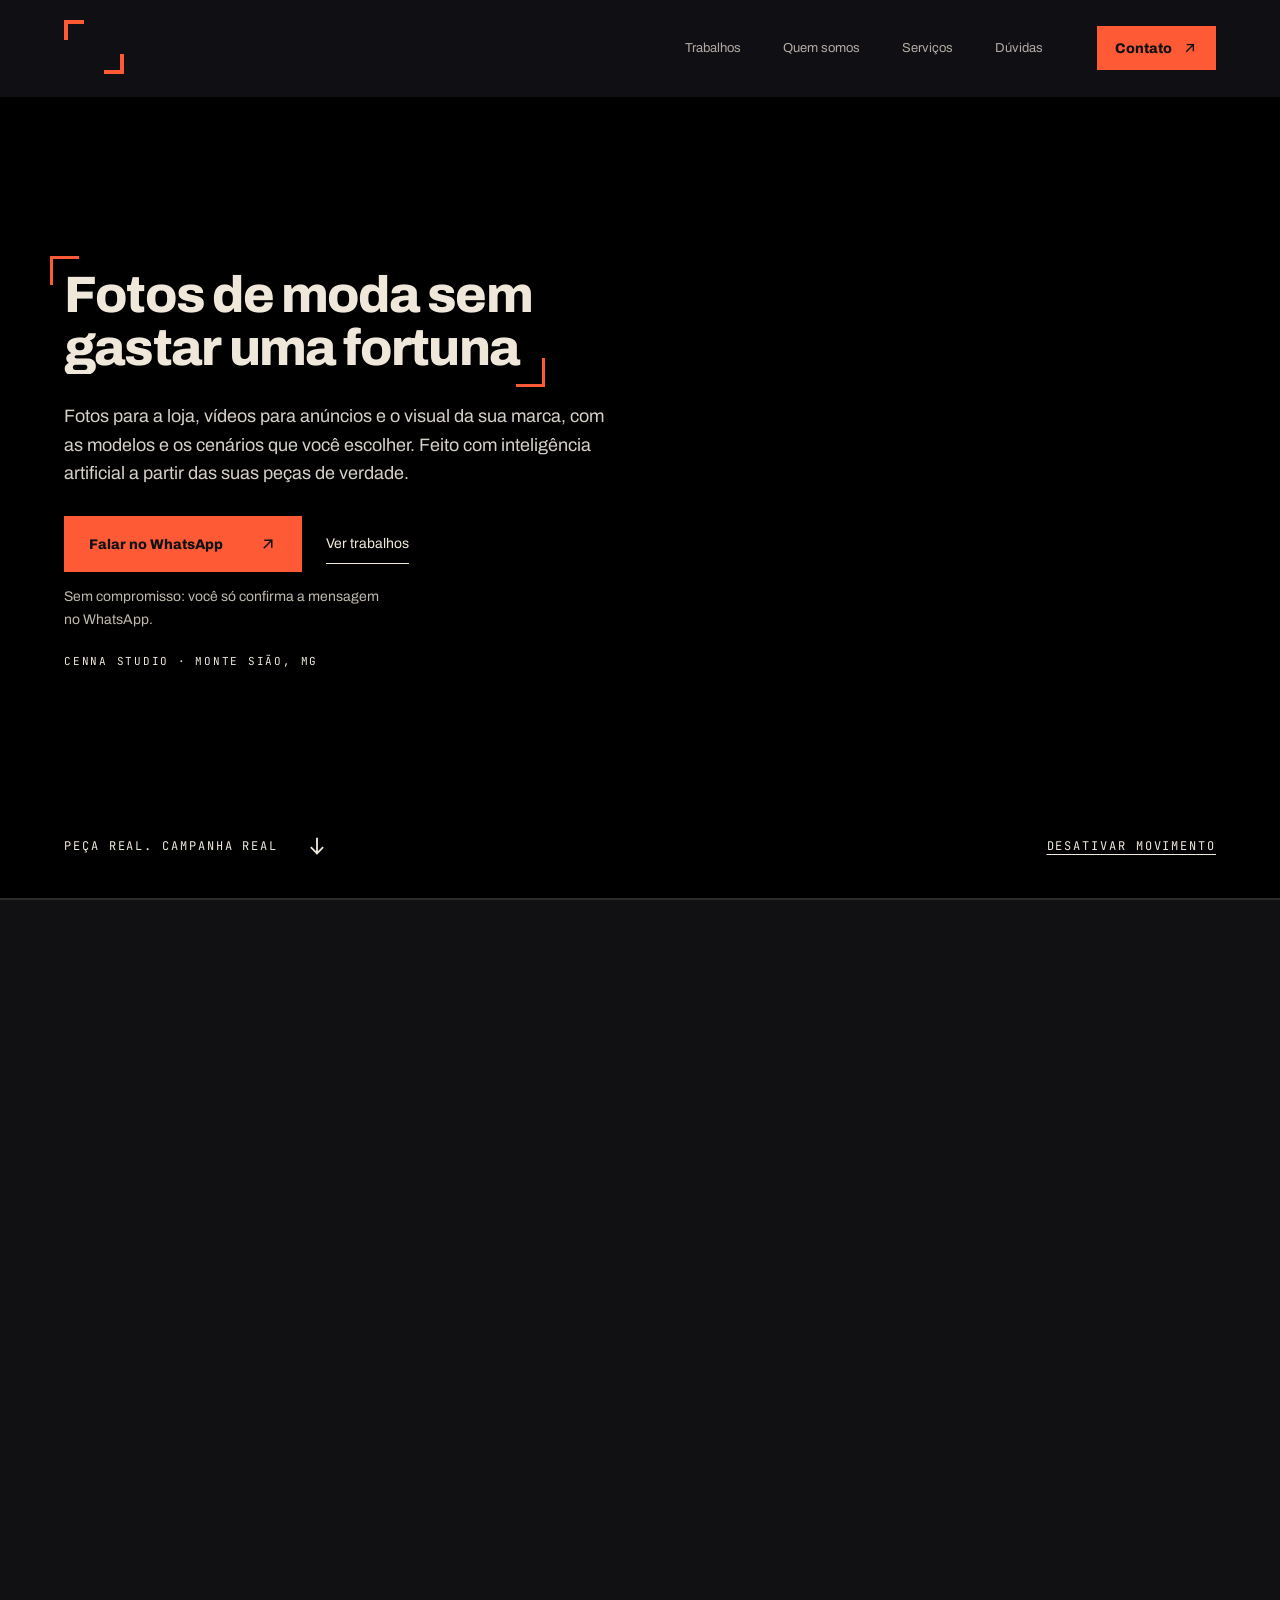
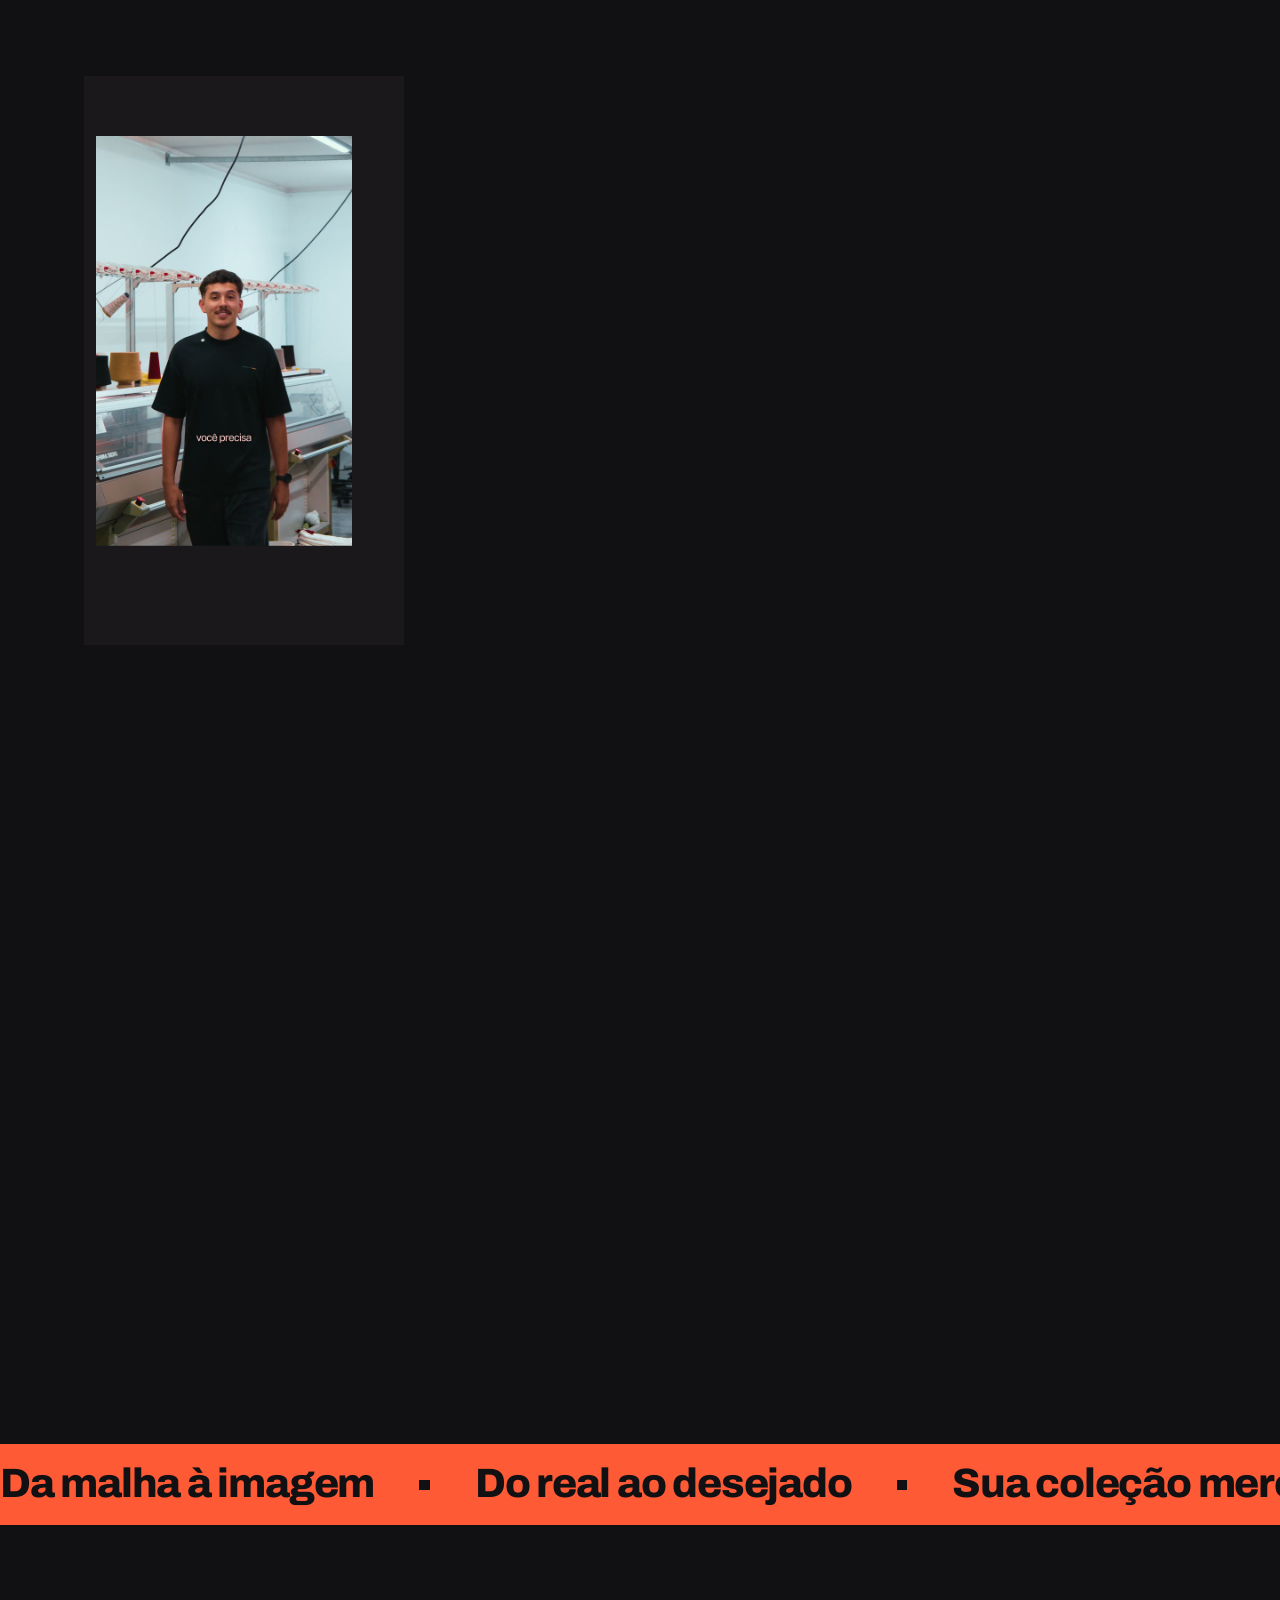
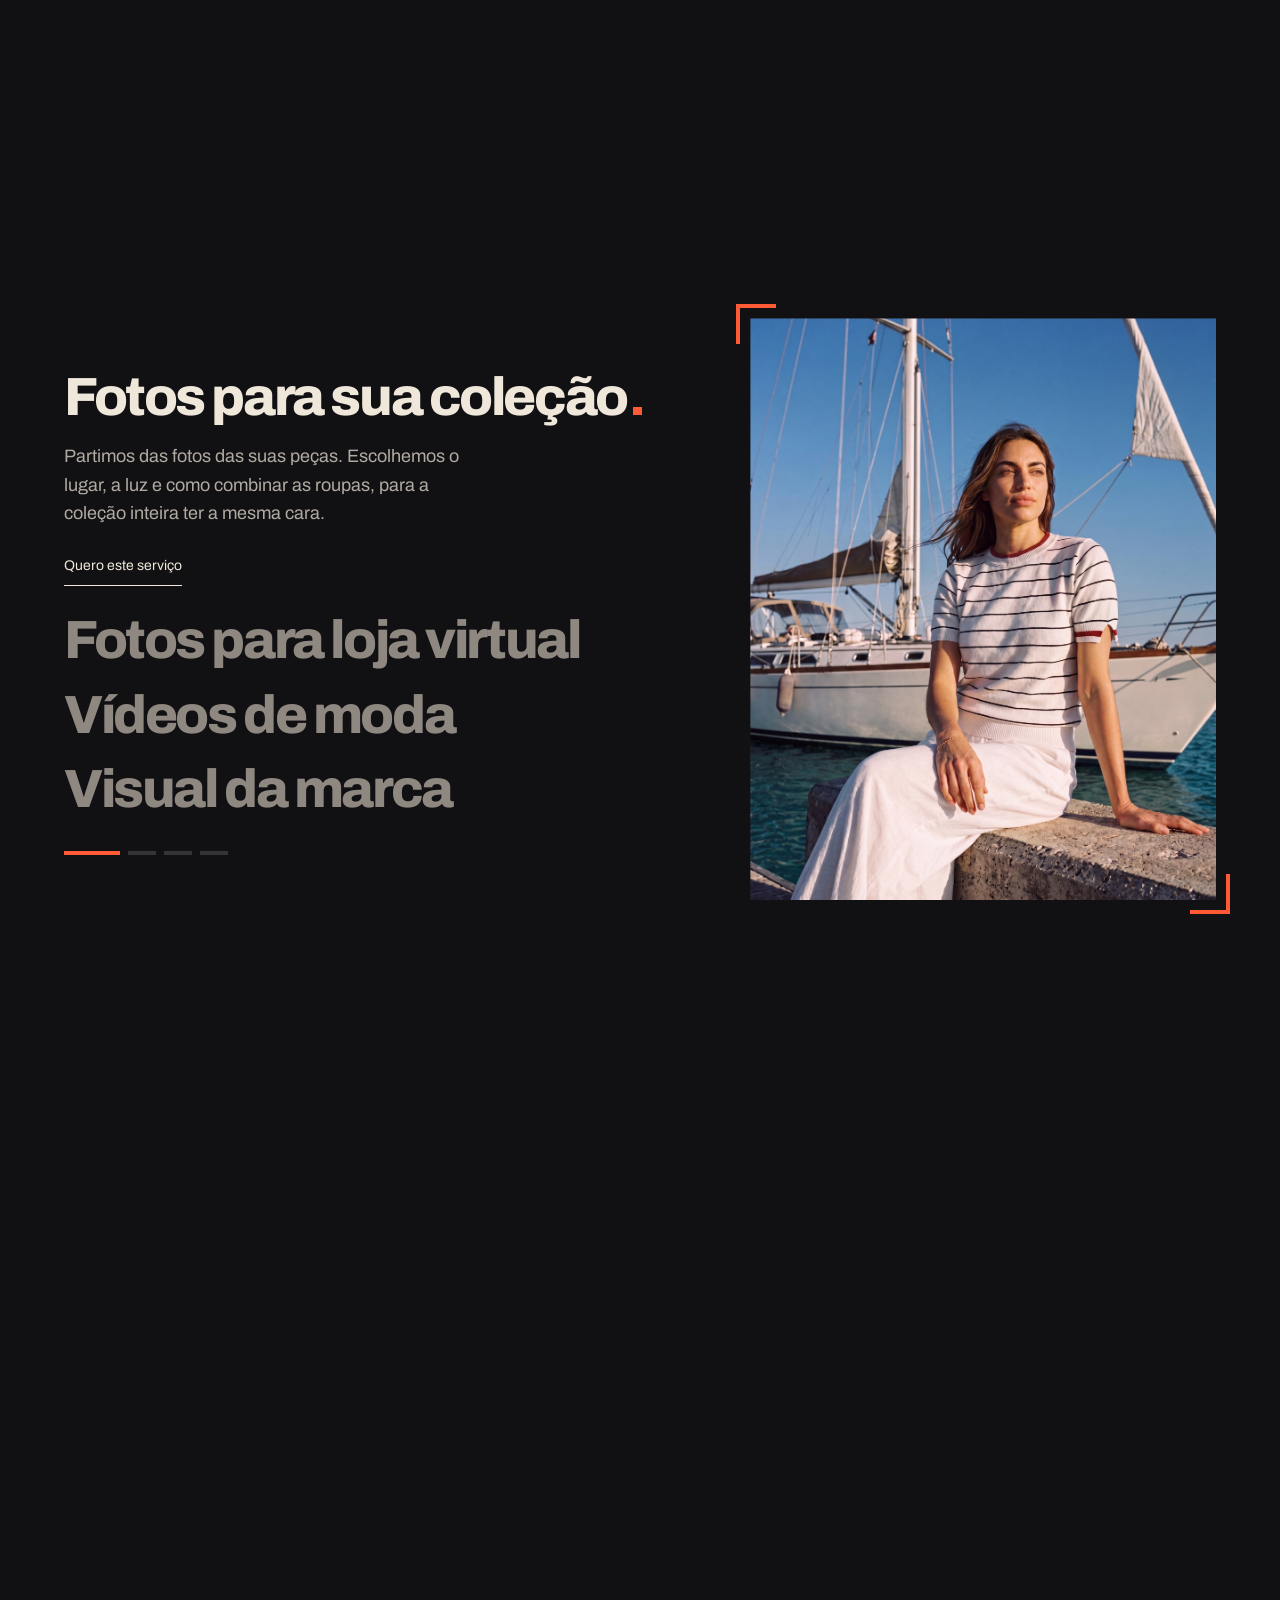
==== commit 33f22182: "Pagina mais leve: videos e quadros sob demanda, contraste, prazo igual ao video Co-Authored-By: Clau" ====
--- a/index.html
+++ b/index.html
@@ -44,8 +44,8 @@
         "knowsAbout": ["fotografia de moda", "vídeos de moda", "fotos para loja virtual", "tricô", "inteligência artificial"]
       }
     </script>
-    <script type="module" crossorigin src="/assets/index-Blw3PNpx.js"></script>
-    <link rel="stylesheet" crossorigin href="/assets/index-CA4oaAKK.css">
+    <script type="module" crossorigin src="/assets/index-DtoF_m4D.js"></script>
+    <link rel="stylesheet" crossorigin href="/assets/index-DNnqAr5r.css">
   </head>
   <body>
     <div id="root"></div>
--- a/assets/index-DNnqAr5r.css
+++ b/assets/index-DNnqAr5r.css
@@ -0,0 +1 @@
+html.lenis,html.lenis body{height:auto}.lenis:not(.lenis-autoToggle).lenis-stopped{overflow:clip}.lenis [data-lenis-prevent],.lenis [data-lenis-prevent-wheel],.lenis [data-lenis-prevent-touch],.lenis [data-lenis-prevent-vertical],.lenis [data-lenis-prevent-horizontal]{overscroll-behavior:contain}.lenis.lenis-smooth iframe{pointer-events:none}.lenis.lenis-autoToggle{transition-behavior:allow-discrete;transition-property:overflow;transition-duration:1ms}@font-face{font-family:Archivo;src:url(/fonts/archivo-regular.ttf)format("truetype");font-weight:400;font-display:swap}@font-face{font-family:Archivo;src:url(/fonts/archivo-extrabold.ttf)format("truetype");font-weight:700 900;font-display:swap}@font-face{font-family:JetBrains Mono;src:url(/fonts/jetbrains-mono.ttf)format("truetype");font-weight:400;font-display:swap}:root{color:#efe7da;--lightningcss-light: ;--lightningcss-dark:initial;color-scheme:dark;font-synthesis:none;--coal:#111013;--sand:#efe7da;--coral:#ff5a36;--muted:#b1aaa2;--line:#ffffff26;--panel:#1a181b;--space:max(clamp(24px, 5vw, 88px), calc((100vw - 1240px) / 2));--header-h:84px;background:#111013;font-family:Archivo,Arial,sans-serif;font-weight:400}*{box-sizing:border-box}html{scroll-padding-top:calc(var(--header-h) + 8px)}body{min-width:320px;margin:0}button,input,select,textarea{font:inherit}button,a,input,textarea,select{-webkit-tap-highlight-color:transparent}button,a{touch-action:manipulation}button{cursor:pointer}a{color:inherit;text-decoration:none}img,video{max-width:100%;display:block}h1,h2,h3,h4,p,figure{margin:0}h1,h2,h3,h4{font-weight:800}p{text-wrap:pretty;line-height:1.6}h1,h2,h3{text-wrap:balance}button{color:inherit}::selection{background:var(--coral);color:var(--coal)}:focus-visible{outline:2px solid var(--coral);outline-offset:6px}button:disabled{cursor:not-allowed}em{color:var(--coral);font-style:normal}.mono{letter-spacing:.16em;text-transform:uppercase;font-family:JetBrains Mono,monospace;font-size:12px;line-height:1.6}.skip-link{z-index:100;background:var(--sand);color:var(--coal);padding:16px;position:fixed;top:10px;left:20px;transform:translateY(-150%)}.skip-link:focus{transform:none}.button{background:var(--coral);border:1px solid var(--coral);min-height:56px;color:var(--coal);justify-content:space-between;align-items:center;gap:36px;padding:18px 24px;font-size:14px;font-weight:800;transition:background .2s;display:inline-flex}.button:hover{background:#ffd9ce}.button span{font-size:22px;line-height:1}.text-link{background:0 0;border:0;border-bottom:1px solid;justify-content:space-between;align-items:center;gap:28px;padding:12px 0;font-size:14px;display:inline-flex}.section-pad{padding:112px var(--space)}@media (prefers-reduced-motion:reduce){html{scroll-behavior:auto}*,:before,:after{transition:none!important;animation:none!important}}@media (max-width:700px){:root{--header-h:72px}.section-pad{padding:72px var(--space)}}.site-header{height:var(--header-h);padding:0 var(--space);background:var(--coal);z-index:10;justify-content:space-between;align-items:center;display:flex;position:sticky;top:0}.brand-lockup{align-items:center;gap:16px;display:inline-flex}.brand-frame{--frame-arm:26px;--frame-stroke:3px;--frame-offset:-16px;position:relative}.brand-frame:before,.brand-frame:after{content:"";width:var(--frame-arm);height:var(--frame-arm);border:0 solid var(--coral);pointer-events:none;position:absolute}.brand-frame:before{top:var(--frame-offset);left:var(--frame-offset);border-top-width:var(--frame-stroke);border-left-width:var(--frame-stroke)}.brand-frame:after{bottom:var(--frame-offset);right:var(--frame-offset);border-right-width:var(--frame-stroke);border-bottom-width:var(--frame-stroke)}.studio h2.brand-frame{align-self:start}.footer-signature.brand-frame{--frame-arm:12px;--frame-stroke:2px;--frame-offset:-10px}.navigation{align-items:center;gap:42px;font-size:13px;display:flex}.navigation a{padding:14px 0}.navigation a:hover{color:var(--coral)}.nav-contact{border-bottom:1px solid var(--coral);gap:48px;margin-left:35px;display:flex}.nav-contact .arrow{color:var(--coral);font-size:20px}.hero-scroll{height:380vh;min-height:950px}.hero-stage{height:calc(100svh - var(--header-h));min-height:600px;max-height:1100px;top:var(--header-h);isolation:isolate;position:sticky;overflow:hidden}.hero-visual{z-index:-3;position:absolute;top:0;bottom:0;left:0;right:0}.hero-visual img,.hero-visual video{object-fit:cover;object-position:65% center;width:100%;height:100%}.hero-visual video{position:absolute;top:0;bottom:0;left:0;right:0}.hero-shade{z-index:-2;pointer-events:none;background:linear-gradient(90deg,#000c 0%,#000000b3 14%,#00000094 26%,#00000052 38%,#00000021 48%,#0000 60% 100%),linear-gradient(#0000 82%,#00000038);position:absolute;top:0;bottom:0;left:0;right:0}.hero-copy{padding:clamp(55px, 8vh, 100px) var(--space) 130px;max-width:850px}.hero-intro{color:#d2cbc2;margin-bottom:30px}.hero-copy h1{letter-spacing:-.035em;width:fit-content;max-width:100%;font-size:max(40px,min(4vw,72px));line-height:1.02}.hero-description{color:#d6d0c8;max-width:470px;margin:28px 0;font-size:18px}.hero-actions{flex-wrap:wrap;align-items:center;gap:12px 24px;display:flex}.hero-origin{color:var(--sand);margin-top:22px;font-size:13px}.footer-links{flex-wrap:wrap;flex-basis:100%;gap:12px 28px;display:flex}.footer-links a{overflow-wrap:anywhere;padding:10px 0;font-size:14px}.footer-links a:hover{color:var(--coral)}.hero-bottom{bottom:32px;left:var(--space);right:var(--space);justify-content:space-between;align-items:center;display:flex;position:absolute}.scroll-cue{align-items:center;gap:28px;display:flex}.scroll-cue .arrow{font-size:22px}.motion-toggle{color:var(--sand);text-underline-offset:4px;background:0 0;border:none;padding:12px 0;text-decoration:underline}.film-progress{background:#efe7da30;height:2px;position:absolute;bottom:0;left:0;right:0}.film-progress span{background:var(--coral);transform-origin:0;width:100%;height:100%;display:block;transform:scaleX(0)}.reduced-motion .hero-scroll{height:auto;min-height:0}.reduced-motion .hero-stage{position:relative;top:auto}.reduced-motion .film-progress{display:none}.section-heading{grid-template-columns:2fr 1fr;align-items:end;gap:35px;margin-bottom:56px;display:grid}.section-heading h2{letter-spacing:-.045em;font-size:max(36px,min(4.2vw,64px));line-height:1.06}.section-heading>p:last-child{color:var(--muted);max-width:34ch;font-size:16px}.image-button{background:var(--coal);text-align:left;border:0;width:100%;padding:0;display:block;position:relative;overflow:hidden}.image-action{background:var(--sand);color:var(--coal);padding:14px 18px;font-size:14px;font-weight:800;transition:background .2s,color .2s;position:absolute;bottom:22px;right:22px}.image-button:hover .image-action{background:var(--coral)}.campaign figcaption{gap:6px;padding-top:20px;display:grid}.campaign h3{letter-spacing:-.025em;font-size:20px}.campaign figcaption span{color:var(--muted);font-size:14px}.studio{background:var(--sand);color:var(--coal)}.studio-statement{grid-template-columns:1.45fr 1fr;gap:9vw;margin-top:0;display:grid}.studio h2{letter-spacing:-.045em;font-size:max(36px,min(4.2vw,64px));line-height:1.09}.studio h2 span{color:#a72b13}.studio-statement p{color:#4a443f;max-width:490px;margin-bottom:22px;font-size:16px}.studio .text-link{margin-top:15px}.services{grid-template-columns:1fr 1.4fr;gap:9vw;display:grid}.services h2{letter-spacing:-.045em;margin-top:36px;font-size:max(38px,min(4vw,60px));line-height:1.08}.service-content h4{margin-bottom:12px;font-size:15px;font-weight:800}.service-content p{color:var(--muted);font-size:15px}.service-content .text-link{margin-top:18px;font-size:13px}.site-footer{padding:48px var(--space) 40px;background:var(--panel);flex-wrap:wrap;align-items:center;gap:50px;display:flex}.site-footer p{color:var(--muted);font-size:14px}.site-footer>a:last-of-type{margin-left:auto}.site-footer small{color:var(--muted);width:100%;padding-top:25px;font-size:11px}.gallery-dialog{overscroll-behavior:contain;background:var(--coal);width:min(1150px,94vw);max-height:92svh;color:var(--sand);border:0;padding:32px}.gallery-dialog::backdrop{background:#000c}.gallery-header{justify-content:space-between;align-items:center;gap:20px;display:flex}.gallery-header h2{font-size:26px}.gallery-header button{background:var(--panel);border:0;padding:14px 18px}.gallery-dialog>p{color:var(--muted);margin:18px 0 28px;font-size:12px}.gallery-images{flex-wrap:wrap;justify-content:center;gap:20px;display:flex}.gallery-images img{object-fit:contain;width:auto;max-width:100%;max-height:72svh}.gallery-images>figure{width:100%;margin:0}.gallery-images img,.gallery-images video{max-width:100%;max-height:72svh;margin-inline-start:auto;margin-inline-end:auto}.gallery-images video{background:#000;width:100%}.gallery-images figcaption{max-width:65ch;color:var(--muted);margin:12px auto 20px;font-size:14px;line-height:1.5}.portfolio-grid{grid-template-columns:repeat(12,minmax(0,1fr));align-items:start;gap:88px 24px;display:grid}.campaign:nth-child(6n+1){grid-column:1/8}.campaign:nth-child(6n+2){grid-column:9/13;margin-top:180px}.campaign:nth-child(6n+3){grid-column:1/6}.campaign:nth-child(6n+4){grid-column:7/13;margin-top:120px}.campaign:nth-child(6n+5){grid-column:3/9}.campaign:nth-child(6n+6){grid-column:9/13;margin-top:80px}.image-frame{aspect-ratio:3/4;background:#1a181b;display:block;overflow:hidden}.image-frame img{object-fit:cover;width:100%;height:100%}.image-button:hover .image-frame img{filter:brightness(1.06)}.cap{font-size:15px;font-weight:800;display:block}.about-lead{grid-template-columns:1.2fr 1fr;align-items:center;gap:8vw;margin:60px 0 100px;display:grid}.about-lead h1{letter-spacing:-.035em;font-size:max(36px,min(4.6vw,72px));line-height:1.06}.about-lead p{max-width:42ch;color:var(--muted);margin-top:32px;font-size:20px}.about-lead img{width:100%;height:auto}.about-story{grid-template-columns:1fr 1.2fr;gap:64px 8vw;display:grid}.about-story h2{font-size:max(28px,min(3vw,44px));line-height:1.12}.about-story p{max-width:65ch;color:var(--muted);margin-bottom:24px;font-size:18px}@media (max-width:1000px){.portfolio-grid{grid-template-columns:repeat(2,minmax(0,1fr));gap:56px 24px}.portfolio-grid .campaign{grid-column:auto;margin-top:0}.portfolio-grid .campaign:nth-child(2n){margin-top:72px}.navigation{gap:24px}.nav-contact{gap:20px;margin-left:5px}.section-heading{grid-template-columns:1fr}.campaign figcaption{display:block}.campaign figcaption .mono{margin-top:8px;display:block}.studio-statement{gap:40px}.services{gap:45px}.hero-copy h1{font-size:max(38px,min(6.4vw,60px))}}@media (max-width:700px){.brand-lockup{gap:8px}.brand-frame{--frame-arm:18px;--frame-stroke:2px;--frame-offset:-10px}.menu-toggle{background:0 0;border:0;padding:16px 0;font-size:14px;display:block}.navigation{background:var(--coal);padding:20px var(--space) 32px;border-bottom:1px solid var(--line);flex-direction:column;align-items:stretch;gap:5px;display:none;position:absolute;top:84px;left:0;right:0}.navigation.is-open{display:flex}.nav-contact{margin-left:0}.hero-scroll{height:140svh;min-height:850px}.hero-stage{height:100svh;min-height:680px;max-height:950px}.hero-visual{top:0;bottom:0;left:0;right:0}.hero-visual img,.hero-visual video{object-position:70% center}.hero-shade{background:linear-gradient(90deg,#000000e8 0%,#000000b8 48%,#00000059 100%),linear-gradient(#0000 20%,#000000b3)}.hero-copy{padding:70px var(--space) 125px;max-width:620px}.hero-intro{margin-bottom:30px;font-size:10px}.hero-copy h1{font-size:max(34px,min(10vw,50px))}.hero-description{max-width:300px;margin:28px 0;font-size:14px}.hero-bottom{flex-direction:column;align-items:flex-start;gap:15px;bottom:25px}.hero-bottom .mono{font-size:9px}.scroll-cue{gap:20px}.motion-toggle{padding:8px 0}.section-heading{margin-bottom:38px;display:block}.section-heading h2{font-size:42px}.section-heading>p:last-child{margin-top:22px}.campaign h3{font-size:20px}.image-action{gap:22px;padding:14px;font-size:12px;bottom:14px;right:14px}.studio-statement{margin-top:32px;display:block}.studio h2{margin-bottom:35px;font-size:40px}.studio-statement p{font-size:15px}.services{display:block}.services h2{margin:28px 0 45px;font-size:44px}.site-footer{gap:16px 25px;padding-top:25px}.site-footer p{max-width:170px;font-size:12px}.site-footer>a:last-of-type{width:100%;margin:0;font-size:10px}.gallery-dialog{padding:20px}.gallery-header h2{font-size:20px}.gallery-header button{padding:12px}.gallery-dialog>p{max-width:250px}.gallery-images img{max-height:65svh}.reduced-motion .hero-stage{min-height:680px}}@media (max-width:1000px){.menu-toggle{background:0 0;border:0;min-width:48px;min-height:48px;padding:12px 0;display:block}.navigation{background:var(--coal);padding:20px var(--space);border-bottom:1px solid var(--line);flex-direction:column;align-items:stretch;gap:4px;display:none;position:absolute;top:100%;left:0;right:0}.navigation.is-open{display:flex}.navigation a{min-height:48px}.nav-contact{margin-left:0}}@media (max-width:700px),(max-height:600px){.portfolio-grid{grid-template-columns:1fr;gap:48px}.portfolio-grid .campaign:nth-child(2n){margin-top:0}.about-lead,.about-story{grid-template-columns:1fr;gap:32px}.about-lead{margin:40px 0 56px}.about-lead h1{font-size:max(30px,min(8.4vw,48px))}.about-lead p,.about-story p{font-size:16px}.hero-scroll,.reduced-motion .hero-scroll{height:auto;min-height:0}.hero-stage,.reduced-motion .hero-stage{height:auto;min-height:0;max-height:none;position:relative;top:auto;overflow:visible}.hero-visual{z-index:0;height:max(280px,min(52svh,540px));position:relative;top:auto;bottom:auto;left:auto;right:auto;overflow:hidden}.hero-visual img,.hero-visual video{object-position:center top}.hero-shade{display:none}.hero-copy{padding:38px var(--space) 24px;background:var(--coal);max-width:none}.hero-copy h1{letter-spacing:-.03em;width:fit-content;max-width:100%;font-size:max(34px,min(10vw,50px));line-height:1.05}.hero-description{max-width:45ch;margin:26px 0 22px;font-size:16px}.hero-actions{flex-direction:column;align-items:stretch;gap:12px}.hero-actions .button{justify-content:space-between;width:100%}.hero-actions .text-link{align-self:flex-start;min-height:48px}.hero-origin{margin-top:18px;font-size:12px}.hero-bottom{padding:0 var(--space) 32px;display:block;position:static}.scroll-cue{letter-spacing:0;gap:12px;font-size:10px}.film-progress{display:none}.studio h2{font-size:max(30px,min(8vw,40px))}.services h2,.section-heading h2{font-size:max(30px,min(8vw,42px))}.footer-links{flex-direction:column;gap:0}.site-footer .footer-signature{max-width:none;margin:12px 0}}@media (max-width:700px){.site-footer{padding-bottom:96px}}.dot{background:var(--coral);width:.17em;height:.17em;margin-left:.07em;display:inline-block}.fidelity-note{letter-spacing:-.02em;max-width:46ch;margin:96px 0 0 auto;font-size:max(20px,min(2.2vw,30px));line-height:1.3}.image-action{bottom:14px;left:14px;right:auto}.band{background:var(--coral);color:var(--coal);padding:20px 0;overflow:hidden}.band-track{white-space:nowrap;letter-spacing:-.03em;width:max-content;font-size:max(24px,min(3.2vw,46px));font-weight:800;line-height:1;display:flex}.band-set,.band-hook{align-items:center;display:flex}.band-hook:after{content:"";background:var(--coal);width:.26em;height:.26em;margin:0 1.1em}@media (max-width:700px){.hero-stage,.reduced-motion .hero-stage{height:calc(100svh - var(--header-h));min-height:560px;max-height:820px;overflow:hidden}.hero-visual{z-index:-3;height:auto;position:absolute;top:0;bottom:0;left:0;right:0}.hero-visual img,.hero-visual video{object-position:62% center}.hero-shade{background:linear-gradient(#0000 24%,#0003 38%,#0000008c 54%,#000000d4 70%,#000000f2 100%);display:block}.hero-copy{padding:0 var(--space) 28px;background:0 0;position:absolute;bottom:0;left:0;right:0}.hero-description{color:#efe7da;margin:20px 0 22px}.hero-bottom{display:none}.section-pad{padding-top:64px;padding-bottom:64px}.band{padding:18px 0}.fidelity-note{margin-top:56px}}.brand-brackets{flex-shrink:0;width:72px;height:64px;display:block;position:relative}.brand-brackets:before,.brand-brackets:after{content:"";border:0 solid var(--coral);width:18px;height:18px;transition:width .4s cubic-bezier(.2,.7,.2,1),height .4s cubic-bezier(.2,.7,.2,1);position:absolute}.brand-brackets:before{border-top-width:4px;border-left-width:4px;top:0;left:0}.brand-brackets:after{border-bottom-width:4px;border-right-width:4px;bottom:0;right:0}.sr-only{clip-path:inset(50%);white-space:nowrap;width:1px;height:1px;position:absolute;overflow:hidden}@media (max-width:700px){.brand-brackets{width:54px;height:48px}.brand-brackets:before,.brand-brackets:after{width:14px;height:14px}.brand-brackets:before{border-top-width:3.5px;border-left-width:3.5px}.brand-brackets:after{border-bottom-width:3.5px;border-right-width:3.5px}}.footer-mantra{color:var(--muted);flex-basis:100%;margin:0}.hero-origin.mono{color:var(--sand);font-size:11px}@media (max-width:700px){.hero-bottom .mono,.scroll-cue{font-size:11px}}.button,.image-button,.text-link{transition-property:transform,background-color,color;transition-duration:.12s}.button:active{transform:scale(.97)}.image-button:active{transform:scale(.99)}@media (prefers-reduced-motion:reduce){.button:active,.image-button:active{transform:none}}:root{--header-h:96px}.site-header{-webkit-backdrop-filter:blur(18px)saturate(150%);backdrop-filter:blur(18px)saturate(150%);background:#111013c7;box-shadow:0 1px #ffffff0d}.brand-brackets{width:60px;height:54px;margin:0}.brand-brackets:before,.brand-brackets:after{width:16px;height:16px}.brand-brackets:before{border-top-width:4px;border-left-width:4px}.brand-brackets:after{border-bottom-width:4px;border-right-width:4px}a:hover>.brand-lockup .brand-brackets:before,a:hover>.brand-lockup .brand-brackets:after{width:22px;height:22px}.menu-toggle{display:none!important}@media (max-width:1000px){.navigation{background:0 0;border:0;flex-direction:row;align-items:center;gap:22px;padding:0;display:flex;position:static}.navigation a{min-height:0;padding:12px 0}.nav-contact{gap:12px;margin-left:0}}@media (max-width:700px){:root{--header-h:100px}.site-header{padding:12px var(--space) 6px;flex-wrap:wrap;align-content:center;row-gap:2px}.brand-brackets{width:48px;height:43px}.brand-brackets:before,.brand-brackets:after{width:13px;height:13px}.brand-brackets:before{border-top-width:3.5px;border-left-width:3.5px}.brand-brackets:after{border-bottom-width:3.5px;border-right-width:3.5px}.navigation{justify-content:space-between;gap:8px;width:100%;font-size:13px}.navigation a{padding:10px 0}.nav-contact .arrow{display:none}.nav-contact{border-bottom-width:2px}}@media (max-width:700px),(max-height:600px){.hero-scroll{height:320svh;min-height:0}.hero-stage{top:var(--header-h);height:calc(100svh - var(--header-h));min-height:0;max-height:none;position:sticky;overflow:hidden}.reduced-motion .hero-scroll{height:auto}.reduced-motion .hero-stage{position:relative;top:auto}}.image-button{transition:transform .55s cubic-bezier(.2,.8,.2,1),box-shadow .55s cubic-bezier(.2,.8,.2,1)}@media (hover:hover){.image-button:hover{transform:translateY(-8px);box-shadow:0 44px 70px -34px #000000e6}.button{transition:transform .35s cubic-bezier(.2,.8,.2,1),background-color .2s,box-shadow .35s}.button:hover{box-shadow:0 18px 34px -16px #000c}}.gallery-dialog::backdrop{-webkit-backdrop-filter:blur(16px);backdrop-filter:blur(16px);background:#0008}.gallery-dialog[open]::backdrop{animation:.6s ease-out scrim-in}@keyframes scrim-in{0%{opacity:0}to{opacity:1}}@media (prefers-reduced-motion:reduce){.gallery-dialog[open]::backdrop{animation:none}}.gallery-dialog{box-shadow:0 60px 120px -40px #000}.disclosure{background:var(--panel);padding:0 28px;transition:background-color .3s,box-shadow .4s cubic-bezier(.2,.8,.2,1)}.disclosure[open]{background:#221f24;box-shadow:0 28px 50px -30px #000000d9}.disclosure summary{cursor:pointer;justify-content:space-between;align-items:center;gap:24px;min-height:84px;padding:22px 0;list-style:none;display:flex}.disclosure summary::-webkit-details-marker{display:none}.disclosure summary h3{letter-spacing:-.025em;font-size:max(20px,min(2.1vw,30px));font-weight:400}.disclosure .expand{background:#ffffff0f;flex-shrink:0;width:36px;height:36px;transition:background-color .3s,transform .5s cubic-bezier(.2,.8,.2,1);position:relative}.disclosure .expand:before,.disclosure .expand:after{content:"";background:var(--sand);width:14px;height:2px;transition:transform .5s cubic-bezier(.2,.8,.2,1),background-color .3s;position:absolute;top:50%;bottom:auto;left:50%;right:auto;transform:translate(-50%,-50%)}.disclosure .expand:after{transform:translate(-50%,-50%)rotate(90deg)}.disclosure[data-open=true] .expand{background:var(--coral)}.disclosure[data-open=true] .expand:before,.disclosure[data-open=true] .expand:after{background:var(--coal)}.disclosure[data-open=true] .expand:after{transform:translate(-50%,-50%)rotate(0)}@media (hover:hover){.disclosure:hover:not([open]){background:#201d22}.disclosure summary:hover .expand{background:#ffffff1f}.disclosure[data-open=true] summary:hover .expand{background:var(--coral)}}.disclosure-body{overflow:hidden}.disclosure-body>p{color:var(--muted);max-width:60ch;padding:0 0 28px;font-size:16px}.faq-question{letter-spacing:-.015em;font-size:18px;font-weight:800;line-height:1.35}.offer-head{flex-wrap:wrap;justify-content:space-between;align-items:flex-end;gap:32px;margin-bottom:56px;display:flex}.offer-head h2{letter-spacing:-.045em;font-size:max(36px,min(4.2vw,64px));line-height:1.06}.accordion-grid{grid-template-columns:repeat(2,minmax(0,1fr));align-items:start;gap:12px 16px;display:grid}@media (max-width:1000px){.accordion-grid{grid-template-columns:1fr}}@media (max-width:700px){.offer-head{align-items:stretch}.disclosure{padding:0 20px}.disclosure summary{min-height:72px}.faq-question{font-size:17px}}@media (prefers-reduced-motion:reduce){.disclosure,.disclosure .expand,.disclosure .expand:before,.disclosure .expand:after{transition:none}}.offer-lead{max-width:46ch;color:var(--muted);font-size:18px}.offer-lead .text-link{color:var(--sand);margin-left:6px;font-size:16px}@media (max-width:700px){.offer-lead{font-size:16px}}.reach-grid{grid-template-columns:.9fr 1.1fr;gap:16px;display:grid}.reach-card{background:var(--panel);min-height:480px;position:relative;overflow:hidden}.reach-photo img{object-fit:cover;object-position:50% 30%;width:100%;height:100%;position:absolute;top:0;bottom:0;left:0;right:0}.reach-photo:after{content:"";background:linear-gradient(#0000 38%,#000000a6 68%,#000000e6 100%);position:absolute;top:0;bottom:0;left:0;right:0}.reach-links{z-index:1;gap:14px;padding:36px;display:grid;position:absolute;bottom:0;left:0;right:0}.reach-name{letter-spacing:-.02em;margin-bottom:4px;font-size:22px;font-weight:800}.reach-links a{overflow-wrap:anywhere;align-items:center;gap:14px;width:fit-content;font-size:16px;display:inline-flex}.reach-icon{border:1px solid #efe7da66;flex-shrink:0;place-items:center;width:40px;height:40px;transition:background-color .3s,color .3s,border-color .3s;display:grid}@media (hover:hover){.reach-links a:hover .reach-icon{background:var(--coral);border-color:var(--coral);color:var(--coal)}}.reach-cta{flex-direction:column;justify-content:center;align-items:flex-start;padding:max(32px,min(5vw,64px));display:flex}.reach-cta>p:not(.reach-direct){color:var(--muted);max-width:44ch;margin-bottom:36px;font-size:18px}.reach-direct{color:var(--muted);margin-top:24px;font-size:15px}.reach-direct .text-link{color:var(--sand)}@media (max-width:1000px){.reach-grid{grid-template-columns:1fr}.reach-card{min-height:0}.reach-photo{min-height:420px}}@media (max-width:700px){.reach{padding-top:64px;padding-bottom:64px}.reach-photo{min-height:380px}.reach-links{padding:24px}.reach-cta .button{width:100%}}.contact-page-grid{grid-template-columns:1fr 1fr;align-items:start;gap:8vw;margin-top:56px;display:grid}.contact-page-intro h1{letter-spacing:-.05em;margin-bottom:28px;font-size:max(40px,min(5.4vw,84px));line-height:1.02}.contact-page-intro p{color:var(--muted);max-width:40ch;font-size:18px}.contact-form-basic{gap:24px}.contact-form-basic .button{width:100%}@media (max-width:1000px){.contact-page-grid{grid-template-columns:1fr;gap:40px;margin-top:40px}}.form-body{gap:20px;animation:.5s cubic-bezier(.2,.8,.2,1) step-in;display:grid}@keyframes step-in{0%{opacity:0;transform:translateY(14px)}to{opacity:1;transform:none}}.form-body h3{letter-spacing:-.03em;outline:none;font-size:26px}.form-help{color:var(--muted);font-size:15px}.form-body label{gap:10px;font-size:14px;display:grid}.form-body input,.form-body textarea{background:var(--panel);width:100%;min-height:52px;color:var(--sand);resize:vertical;border:0;border-bottom:2px solid #0000;border-radius:0;padding:14px 16px;font-size:16px}.form-body input:focus,.form-body textarea:focus{border-bottom-color:var(--coral);outline:none}@media (prefers-reduced-motion:reduce){.form-body{animation:none}}@media (max-width:700px){.section-pad{padding-top:48px;padding-bottom:48px}.offer-head{gap:12px;margin-bottom:24px}.offer-lead{font-size:15px}.studio-statement p{margin-bottom:14px;font-size:15px}.accordion-grid{gap:8px}.disclosure summary{min-height:60px;padding:14px 0}.disclosure-body>p{padding-bottom:20px;font-size:15px}.faq .offer-head{margin-bottom:20px}.reach{padding-top:40px;padding-bottom:40px}}.arrow{vertical-align:-.12em;flex-shrink:0;width:1em;height:1em;display:inline-block}@media (max-width:700px){.hero-visual{height:66%;top:0;bottom:auto;left:0;right:0}.hero-visual img,.hero-visual video{object-position:60% 18%}.hero-shade{background:linear-gradient(#11101300 44%,#111013e0 66%,#111013 72% 100%)}.hero-copy{padding-bottom:22px}.hero-copy h1{font-size:max(34px,min(10vw,46px))}.hero-actions{margin-top:18px}.hero-copy h1.brand-frame:before,.hero-copy h1.brand-frame:after{display:none}}.faq-more{display:none}@media (max-width:700px){.accordion-grid.is-collapsed>.disclosure:nth-child(n+6){display:none}.faq-more{background:var(--sand);width:100%;min-height:56px;color:var(--coal);border:0;justify-content:center;align-items:center;margin-top:12px;font-size:16px;font-weight:800;display:flex}.faq-more:active{transform:scale(.98)}}.audience-line{letter-spacing:-.03em;max-width:24ch;margin:72px 0 40px;font-size:max(24px,min(2.8vw,40px));line-height:1.2}.steps{grid-template-columns:repeat(4,minmax(0,1fr));gap:32px;margin-bottom:56px;display:grid}.steps h3{letter-spacing:-.02em;margin-bottom:8px;padding-top:18px;font-size:20px;position:relative}.steps h3:before{content:"";background:var(--coral);width:28px;height:3px;position:absolute;top:0;left:0}.steps p{color:var(--muted);font-size:15px}@media (max-width:1000px){.steps{grid-template-columns:repeat(2,minmax(0,1fr))}}@media (max-width:700px){.audience-line{margin:36px 0 28px;font-size:22px}.steps{grid-template-columns:1fr 1fr;gap:22px 16px;margin-bottom:32px}.steps h3{padding-top:14px;font-size:17px}.steps p{font-size:13px}.offer-cta{width:100%}}.button .arrow,.nav-contact .arrow{width:18px;height:18px;font-size:18px}.scroll-cue .arrow{width:22px;height:22px;font-size:22px}@media (max-width:700px){:root{--header-h:84px}.site-header{height:var(--header-h);padding:8px var(--space) 2px;grid-template-columns:repeat(4,auto);place-content:center space-between;align-items:center;row-gap:0;display:grid}.site-header>a:first-child{grid-area:1/1/auto/3;justify-self:start}.navigation{display:contents}.navigation>a{grid-row:2;min-height:0;padding:10px 0;font-size:13px}.navigation>a:first-child{grid-column:1;justify-self:start}.navigation>a:nth-child(2){grid-column:2}.navigation>a:nth-child(3){grid-column:3}.navigation>a:nth-child(4){grid-column:4;justify-self:end}.navigation>.nav-contact{grid-area:1/3/auto/5;justify-self:end;padding:8px 0}.brand-brackets{width:40px;height:36px}.brand-brackets:before,.brand-brackets:after{width:12px;height:12px}.brand-brackets:before{border-top-width:3px;border-left-width:3px}.brand-brackets:after{border-bottom-width:3px;border-right-width:3px}.hero-stage,.reduced-motion .hero-stage{background:var(--coal)}.hero-visual{height:calc(100% - 184px);top:0;bottom:auto;left:0;right:0}.hero-shade{background:linear-gradient(#11101300 48%,#111013bf 84%,#111013 100%);height:calc(100% - 184px);top:0;bottom:auto;left:0;right:0}.hero-copy{padding:0 var(--space) 22px}.hero-actions{margin-top:16px}.hero-visual img,.hero-visual video{object-position:58% 46%}}@media (min-width:701px){.hero-copy{flex-direction:column;justify-content:center;align-items:flex-start;height:100%;padding-top:40px;padding-bottom:96px;display:flex}}.tour{height:380svh;position:relative}.tour-stage{top:var(--header-h);height:calc(100svh - var(--header-h));grid-template-columns:1fr minmax(0,.78fr);align-items:center;gap:7vw;display:grid;position:sticky}.tour-side{min-width:0}.tour-list{gap:6px;margin:0;padding:0;list-style:none;display:grid}.tour-title{text-align:left;letter-spacing:-.045em;color:#5d5853;background:0 0;border:0;width:100%;padding:6px 0;font-size:max(30px,min(4.2vw,64px));font-weight:800;line-height:1.05;transition:color .5s cubic-bezier(.2,.8,.2,1);display:block}.is-active>.tour-title{color:var(--sand)}.is-active>.tour-title:after{content:"";background:var(--coral);width:.16em;height:.16em;margin-left:.12em;display:inline-block}@media (hover:hover){.tour-list li:not(.is-active) .tour-title:hover{color:var(--muted)}}.tour-more{grid-template-rows:0fr;transition:grid-template-rows .6s cubic-bezier(.2,.8,.2,1);display:grid}.tour-more>div{overflow:hidden}.is-active .tour-more{grid-template-rows:1fr}.tour-more p{color:var(--muted);opacity:0;max-width:40ch;margin:10px 0 18px;font-size:18px;transition:opacity .5s .15s,transform .5s .15s;transform:translateY(10px)}.is-active .tour-more p{opacity:1;transform:none}.tour-more .text-link{margin-bottom:14px}.tour-dots{gap:8px;margin-top:28px;display:flex}.tour-dots span{background:#ffffff26;width:28px;height:4px;transition:background-color .4s,width .5s cubic-bezier(.2,.8,.2,1)}.tour-dots span.is-active{background:var(--coral);width:56px}.tour-frame{aspect-ratio:4/5;background:var(--panel);justify-self:end;width:min(100%,520px);max-height:calc(100% - 56px);position:relative}.tour-frame:before,.tour-frame:after{content:"";border:0 solid var(--coral);pointer-events:none;z-index:2;width:36px;height:36px;position:absolute}.tour-frame:before{border-top-width:4px;border-left-width:4px;top:-14px;left:-14px}.tour-frame:after{border-bottom-width:4px;border-right-width:4px;bottom:-14px;right:-14px}.tour-frame img,.tour-frame video{object-fit:cover;opacity:0;clip-path:inset(8% 6%);width:100%;height:100%;transition:opacity .7s cubic-bezier(.2,.8,.2,1),clip-path .9s cubic-bezier(.2,.8,.2,1),transform 1.1s cubic-bezier(.2,.8,.2,1);position:absolute;top:0;bottom:0;left:0;right:0;transform:scale(1.08)}.tour-frame img.is-active,.tour-frame video.is-active{opacity:1;clip-path:inset(0);transform:none}.offer .audience-line{margin-top:56px}@media (max-width:700px){.tour{height:320svh}.tour-stage{grid-template-rows:minmax(0,46%) auto;grid-template-columns:1fr;align-content:start;gap:22px;padding-top:18px}.tour-frame{aspect-ratio:auto;order:-1;justify-self:stretch;width:auto;height:100%;max-height:none;margin:0 14px}.tour-title{padding:3px 0;font-size:26px}.tour-more p{margin:6px 0 12px;font-size:15px}.tour-dots{margin-top:16px}}.reduced-motion .tour{height:auto}.reduced-motion .tour-stage{height:auto;padding:24px 0;position:static}.reduced-motion .tour-title{color:var(--sand)}.reduced-motion .tour-more{grid-template-rows:1fr}.reduced-motion .tour-more p{opacity:1;transform:none}.reduced-motion .tour-frame{height:auto}@media (prefers-reduced-motion:reduce){.tour-more,.tour-more p,.tour-frame img,.tour-title{transition:none}}@media (min-width:701px){.hero-copy{max-width:none;padding-right:0}.hero-copy>*{max-width:min(560px,46vw)}.hero-copy h1{max-width:none}.hero-copy p{text-shadow:0 1px 22px #000000b3}}.pitch-head{flex-wrap:wrap;justify-content:space-between;align-items:flex-end;gap:32px;margin-bottom:48px;display:flex}.pitch-head h2{letter-spacing:-.045em;font-size:max(36px,min(4.2vw,64px));line-height:1.06}.pitch-grid{grid-template-columns:repeat(2,minmax(0,340px));justify-content:center;gap:64px;display:grid}.pitch-card{flex-direction:column;align-items:flex-start;display:flex}.pitch-video{aspect-ratio:9/16;background:var(--panel);width:100%;margin-bottom:24px;position:relative;overflow:hidden;box-shadow:0 40px 70px -40px #000000e6}.pitch-video video{object-fit:cover;width:100%;height:100%;display:block}.pitch-card h3{letter-spacing:-.03em;margin-bottom:8px;font-size:24px}.pitch-card p{color:var(--muted);max-width:34ch;margin-bottom:22px;font-size:16px}.pitch-card .button{margin-top:auto}@media (max-width:1000px){.pitch-grid{grid-template-columns:repeat(2,minmax(0,1fr))}}@media (max-width:700px){.pitch-head{gap:12px;margin-bottom:28px}.pitch-grid{scroll-snap-type:x mandatory;scrollbar-width:none;margin-inline:calc(var(--space) * -1);padding-inline:var(--space);gap:14px;display:flex;overflow-x:auto}.pitch-grid::-webkit-scrollbar{display:none}.pitch-card{scroll-snap-align:start;flex:0 0 78%}.pitch-card .button{width:100%}.pitch-video{margin-bottom:18px}}.message{padding-top:72px;padding-bottom:72px}.message-grid{grid-template-columns:minmax(0,320px) 1fr;align-items:center;gap:max(32px,min(7vw,112px));display:grid}.message-copy h2{letter-spacing:-.045em;margin-bottom:22px;font-size:max(34px,min(4.2vw,64px));line-height:1.05}.message-copy p{color:var(--muted);max-width:44ch;margin-bottom:32px;font-size:18px}.message .pitch-video,.reach-video .pitch-video{margin-bottom:0}.reach-grid{grid-template-columns:minmax(0,320px) 1fr;align-items:center;gap:max(32px,min(7vw,112px))}.reach-video{min-width:0}.reach-cta{background:0 0;min-height:0;padding:0}.reach-contacts{flex-wrap:wrap;gap:10px 28px;margin:40px 0 0;padding:0;font-size:15px;list-style:none;display:flex}.reach-contacts a{overflow-wrap:anywhere;text-underline-offset:5px;-webkit-text-decoration:underline #efe7da55;text-decoration:underline #efe7da55}@media (hover:hover){.reach-contacts a:hover{color:var(--coral);-webkit-text-decoration-color:var(--coral);text-decoration-color:var(--coral)}}@media (max-width:1000px){.message-grid,.reach-grid{grid-template-columns:minmax(0,300px) 1fr;gap:32px}}@media (max-width:700px){.message{padding-top:40px;padding-bottom:40px}.message-grid,.reach-grid{grid-template-columns:1fr;gap:24px}.message .pitch-video,.reach-video .pitch-video{width:min(100%,280px)}.message-copy p{margin-bottom:22px;font-size:16px}.message-copy .button,.reach-cta .button{width:100%}.reach-contacts{margin-top:28px}}.pitch-frame{isolation:isolate;width:100%;position:relative}.pitch-frame:before{content:"";background:var(--panel);z-index:-1;position:absolute;top:20px;bottom:-20px;left:20px;right:-20px}.pitch-corner{border:0 solid var(--coral);z-index:2;pointer-events:none;width:34px;height:34px;position:absolute}.pitch-corner.tl{border-top-width:4px;border-left-width:4px;top:-14px;left:-14px}.pitch-corner.br{border-bottom-width:4px;border-right-width:4px;bottom:-14px;right:-14px}.pitch-video video{cursor:pointer}.pitch-controls{background:linear-gradient(#0000,#000000a6);gap:8px;padding:14px;display:flex;position:absolute;bottom:0;left:0;right:0}.pitch-controls button{min-width:44px;min-height:44px;color:var(--sand);background:#111013d9;border:0;justify-content:center;align-items:center;gap:8px;padding:0 12px;font-size:13px;font-weight:800;transition:background-color .25s,color .25s;display:inline-flex}.pitch-controls .pitch-sound{margin-left:auto}.pitch-controls .pitch-sound[aria-pressed=true]{background:var(--coral);color:var(--coal)}@media (hover:hover){.pitch-controls button:hover{background:var(--sand);color:var(--coal)}}@media (max-width:700px){.pitch-frame{width:min(100%,280px)}.pitch-frame:before{top:14px;bottom:-14px;left:14px;right:-14px}.message .pitch-video,.reach-video .pitch-video{width:100%}}.reach-grid{background:var(--panel);padding:max(32px,min(5vw,72px));grid-template-columns:minmax(0,320px) 1fr;align-items:center;gap:max(32px,min(6vw,96px));padding-left:max(32px,min(5vw,72px));position:relative;box-shadow:0 50px 90px -50px #000000e6}.reach-video{z-index:2;margin-top:-170px;position:relative}.reach-cta h2{margin-bottom:24px;font-size:max(44px,min(5.6vw,88px));line-height:.98}.reach-cta>p:not(.reach-direct){font-size:19px}@media (max-width:700px){.reach{padding-top:140px;padding-bottom:48px}.reach-grid{grid-template-columns:1fr;gap:22px;padding:24px 20px 28px}.reach-video{width:min(100%,280px);margin-top:-110px}.reach-cta h2{font-size:max(38px,min(11vw,52px))}.reach-cta>p:not(.reach-direct){font-size:16px}.reach-cta .button{width:100%}}@media (min-width:701px){.hero-visual img,.hero-visual video{object-position:66% 16%}}@media (max-width:700px){.hero-visual img,.hero-visual video{object-position:50% 36%}}.message-copy h2{font-size:max(32px,min(3.9vw,58px))}.checklist{gap:14px;max-width:46ch;margin:0 0 28px;padding:0;list-style:none;display:grid}.checklist li{--tick:1;color:var(--sand);padding-left:34px;font-size:18px;line-height:1.45;position:relative}.checklist li:before{content:"";background:var(--coral);width:14px;height:14px;transform:scale(var(--tick));transform-origin:0;position:absolute;top:.5em;left:0}.message-ask{color:var(--muted);margin-bottom:14px;font-size:16px}.message .button .arrow{animation:1.6s ease-in-out infinite nudge}@keyframes nudge{0%,to{transform:translate(0)}50%{transform:translate(5px)}}@media (prefers-reduced-motion:reduce){.message .button .arrow{animation:none}}@media (max-width:700px){.checklist li{font-size:16px}.message-ask{font-size:15px}.hero-visual,.hero-shade{height:calc(100% - 396px)}.hero-description,.hero-origin{display:block}.hero-origin{margin-top:14px;font-size:11px}.hero-actions{gap:8px;margin-top:0}.hero-actions .text-link{min-height:44px;display:inline-flex}.hero-copy{padding-bottom:18px}.site-header{background:var(--coal);-webkit-backdrop-filter:none;backdrop-filter:none;box-shadow:0 1px #ffffff14}.hero-visual{height:calc(100% - 372px)}.hero-shade{background:linear-gradient(#11101300 54%,#111013b8 86%,#111013 100%);height:calc(100% - 372px)}.hero-visual img,.hero-visual video{object-position:50% 12%}.hero-description{margin:12px 0 16px;font-size:14.5px}}.gallery-bar{z-index:5;justify-content:flex-end;height:0;display:flex;position:sticky;top:0}.gallery-bar button{color:var(--sand);background:#111013e0;border:0;padding:14px 18px;font-size:14px;font-weight:800;transform:translate(-8px,8px)}.gallery-first img,.gallery-first video{object-fit:contain;background:#000;width:100%;max-height:78svh;margin-inline-start:auto;margin-inline-end:auto;display:block}.gallery-header{margin-top:24px}.gallery-dialog>p{margin:10px 0 28px}.reach-cta .checklist{margin-bottom:24px}.reach-how{color:var(--muted);max-width:46ch;margin-bottom:28px;font-size:16px}.reach-direct .text-link{margin-inline-start:2px;margin-inline-end:2px}.tour-sound{z-index:3;min-height:44px;color:var(--sand);background:#111013d9;border:0;align-items:center;gap:8px;padding:0 14px;font-size:13px;font-weight:800;transition:background-color .25s,color .25s;display:inline-flex;position:absolute;bottom:14px;right:14px}.tour-sound[aria-pressed=true]{background:var(--coral);color:var(--coal)}@media (hover:hover){.tour-sound:hover{background:var(--sand);color:var(--coal)}}.reach{padding-top:96px;padding-bottom:96px}.reach-grid{box-shadow:none;background:0 0;grid-template-columns:minmax(0,300px) 1fr;align-items:center;gap:max(32px,min(6vw,96px));padding:0}.reach-video{margin-top:0}.reach-cta h2{letter-spacing:-.04em;margin-bottom:20px;font-size:max(30px,min(3.6vw,52px));line-height:1.08}.reach-cta .checklist{gap:10px;margin-bottom:20px}.reach-cta .checklist li{padding-left:26px;font-size:16px}.reach-cta .checklist li:before{width:10px;height:10px;top:.55em}.reach-how{margin-bottom:24px;font-size:15px}.reach-cta .button{min-height:56px}.reach-direct{font-size:14px}.reach-contacts{margin-top:28px;font-size:14px}@media (max-width:700px){.reach{padding-top:48px;padding-bottom:48px}.reach-grid{grid-template-columns:1fr;gap:28px;padding:0}.reach-video{width:min(100%,280px);margin-top:0}.reach-cta h2{font-size:max(28px,min(8vw,36px))}.reach-cta .checklist li{font-size:15px}:root{--header-h:92px}.site-header{height:var(--header-h);padding:8px var(--space) 0;flex-wrap:wrap;place-content:center flex-start;align-items:center;row-gap:0;display:flex}.site-header>a:first-child{flex:0 0 100%;grid-area:auto}.navigation{flex:0 0 100%;justify-content:space-between;align-items:center;gap:6px;width:100%;display:flex}.site-header .navigation>a{white-space:nowrap;grid-area:auto;justify-self:auto;padding:10px 0;font-size:13px;line-height:1.2}.site-header .navigation>.nav-contact{border-bottom:2px solid var(--coral);margin:0;padding:10px 0 8px}.brand-brackets{width:40px;height:34px}}.site-header .navigation>a:not(.nav-contact){color:var(--muted);transition:color .3s;position:relative}.site-header .navigation>a:not(.nav-contact):after{content:"";background:var(--coral);transform-origin:0;height:2px;transition:transform .45s cubic-bezier(.2,.8,.2,1);position:absolute;bottom:6px;left:0;right:0;transform:scaleX(0)}.site-header .navigation>a.is-current{color:var(--sand)}.site-header .navigation>a.is-current:not(.nav-contact):after{transform:scaleX(1)}@media (hover:hover){.site-header .navigation>a:not(.nav-contact):hover{color:var(--sand)}.site-header .navigation>a:not(.nav-contact):hover:after{transform:scaleX(1)}}.site-header .navigation>.nav-contact{background:var(--coral);min-height:44px;color:var(--coal);border:0;align-items:center;gap:10px;margin-left:12px;padding:0 18px;font-size:14px;font-weight:800;transition:background-color .25s,color .25s,transform .35s cubic-bezier(.2,.8,.2,1);display:inline-flex}.site-header .navigation>.nav-contact .arrow{color:var(--coal);width:16px;height:16px;font-size:16px}.site-header .navigation>.nav-contact.is-current{background:var(--sand)}@media (hover:hover){.site-header .navigation>.nav-contact:hover{background:var(--sand)}}.site-header .navigation>.nav-contact:active{transform:scale(.96)}@media (max-width:700px){.site-header .navigation>a{padding:10px 0;font-size:13px}.site-header .navigation>a:not(.nav-contact):after{bottom:2px}.site-header .navigation>.nav-contact{top:10px;right:var(--space);border-bottom:0;min-height:40px;margin:0;padding:0 14px;font-size:13px;position:absolute}.site-header .navigation>.nav-contact .arrow{display:none}.site-header .navigation{justify-content:space-between;padding-right:0}}.site-header{-webkit-backdrop-filter:none;backdrop-filter:none;background:#111013f2}.pitch-frame.is-plain{width:100%}.pitch-frame.is-plain:before,.pitch-frame.is-plain .pitch-corner{display:none}.pitch-frame.is-plain .pitch-video{aspect-ratio:auto;width:fit-content;max-width:100%;box-shadow:none;background:#000;margin:0 auto}.pitch-frame.is-plain .pitch-video video{width:auto;max-width:100%;height:auto;max-height:72svh;margin:0 auto}.gallery-images .pitch-frame.is-plain{margin-bottom:0}.nav-icon{display:none}@media (max-width:700px){:root{--header-h:60px}.site-header{align-content:unset;height:var(--header-h);padding:0 var(--space);flex-wrap:nowrap;justify-content:space-between;align-items:center}.site-header>a:first-child{flex:none}.brand-brackets{width:38px;height:34px}.site-header .navigation{height:auto;top:auto;left:12px;right:12px;bottom:max(12px, env(safe-area-inset-bottom));z-index:40;background:#17151a;border:0;grid-template-columns:1fr 1fr 1.3fr 1fr 1fr;align-items:stretch;gap:2px;width:auto;padding:6px;display:grid;position:fixed;box-shadow:0 0 0 1px #ffffff14,0 22px 44px -14px #000000f2}.site-header .navigation>a,.site-header .navigation>.nav-contact{min-height:54px;color:var(--muted);background:0 0;border:0;flex-direction:column;justify-content:center;align-items:center;gap:4px;margin:0;padding:6px 2px;font-size:11px;font-weight:700;line-height:1.1;display:flex;position:relative}.site-header .navigation>a:after{display:none}.site-header .navigation>a:first-child{order:1}.site-header .navigation>a:nth-child(3){order:2}.site-header .navigation>.nav-contact{background:var(--coral);color:var(--coal);order:3;min-height:58px;margin-top:-6px;font-size:12px;font-weight:800;position:relative;top:auto;right:auto}.site-header .navigation>a:nth-child(2){order:4}.site-header .navigation>a:nth-child(4){order:5}.nav-icon{width:22px;height:22px;display:block}.site-header .navigation>.nav-contact .arrow{display:none}.site-header .navigation>a.is-current:not(.nav-contact){color:var(--sand)}.site-header .navigation>a.is-current:not(.nav-contact):before{content:"";background:var(--coral);height:3px;position:absolute;top:0;left:28%;right:28%}.site-header .navigation>.nav-contact.is-current{background:var(--sand)}body{padding-bottom:84px}.site-footer{padding-bottom:40px}.hero-visual{height:100%}.hero-shade{background:linear-gradient(#11101300 24%,#11101326 36%,#1110135c 46%,#111013a3 60%,#111013de 76%,#111013f2 100%);height:100%}.hero-copy p{text-shadow:0 1px 22px #000000b3}.hero-copy{padding-bottom:96px}.hero-visual img,.hero-visual video{object-position:50% 10%}.site-header{background:var(--coal)}}.hero-visual canvas{object-fit:cover;object-position:66% 16%;width:100%;height:100%;position:absolute;top:0;bottom:0;left:0;right:0}@media (max-width:700px){.hero-visual canvas{object-position:50% 10%}:root{--header-h:56px}.site-header{height:var(--header-h);padding:0 var(--space);background:var(--coal);gap:10px}.brand-brackets{width:34px;height:30px}.site-header .navigation{width:auto;box-shadow:none;background:0 0;flex:auto;justify-content:flex-end;align-items:center;gap:14px;padding:0;display:flex;position:static}.site-header .navigation>a,.site-header .navigation>.nav-contact{min-height:40px;color:var(--muted);background:0 0;flex-direction:row;align-items:center;gap:0;margin:0;padding:0;font-size:13px;font-weight:700;display:inline-flex}.site-header .navigation>a:nth-child(2){display:none}.site-header .navigation>a:nth-child(n){order:0}.site-header .navigation>.nav-contact{background:var(--coral);min-height:38px;color:var(--coal);order:5;margin-top:0;padding:0 14px;font-weight:800}.site-header .navigation>.nav-contact.is-current{background:var(--sand)}.nav-icon,.site-header .navigation>.nav-contact .nav-icon{display:none}.site-header .navigation>a.is-current:not(.nav-contact):before{content:none}.site-header .navigation>a:not(.nav-contact):after{display:block;bottom:6px;left:0;right:0}body{padding-bottom:0}.site-footer{padding-bottom:48px}.hero-copy{padding-bottom:28px}}.hero-note{color:#efe7dacc;max-width:46ch;margin-top:14px;font-size:14px}.versus-grid{grid-template-columns:1fr 1fr;gap:16px;display:grid}.versus-card{flex-direction:column;align-items:flex-start;padding:max(24px,min(3.5vw,48px));display:flex}.versus-card h3{letter-spacing:-.03em;margin-bottom:20px;font-size:max(22px,min(2.4vw,32px))}.versus-card ul{gap:14px;margin:0 0 28px;padding:0;list-style:none;display:grid}.versus-card li{padding-left:30px;font-size:17px;line-height:1.45;position:relative}.versus-old{background:var(--panel);color:var(--muted)}.versus-old li:before{content:"×";color:#8c4b3a;font-size:24px;line-height:1;position:absolute;top:-2px;left:0}.versus-new{background:var(--sand);color:var(--coal)}.versus-new li:before{content:"";background:var(--coral);width:12px;height:12px;position:absolute;top:.5em;left:0}.versus-new h3{color:var(--coal)}.versus-new .button{margin-top:auto}@media (max-width:1000px){.versus-grid{grid-template-columns:1fr}}@media (max-width:700px){.versus-card{padding:24px 20px}.versus-card li{font-size:16px}.versus-new .button{width:100%}.hero-note{font-size:13px}}.site-header{transition:transform .5s cubic-bezier(.2,.8,.2,1)}.site-header.is-hidden{transform:translateY(-100%)}.site-header:focus-within{transform:none}@media (prefers-reduced-motion:reduce){.site-header{transition:none}}@media (max-width:700px){.hero-copy h1{font-size:max(28px,min(8.4vw,38px));line-height:1.04}.hero-copy h1 div,.hero-copy h1 span{white-space:nowrap}}.tour-title{color:#8f8881}
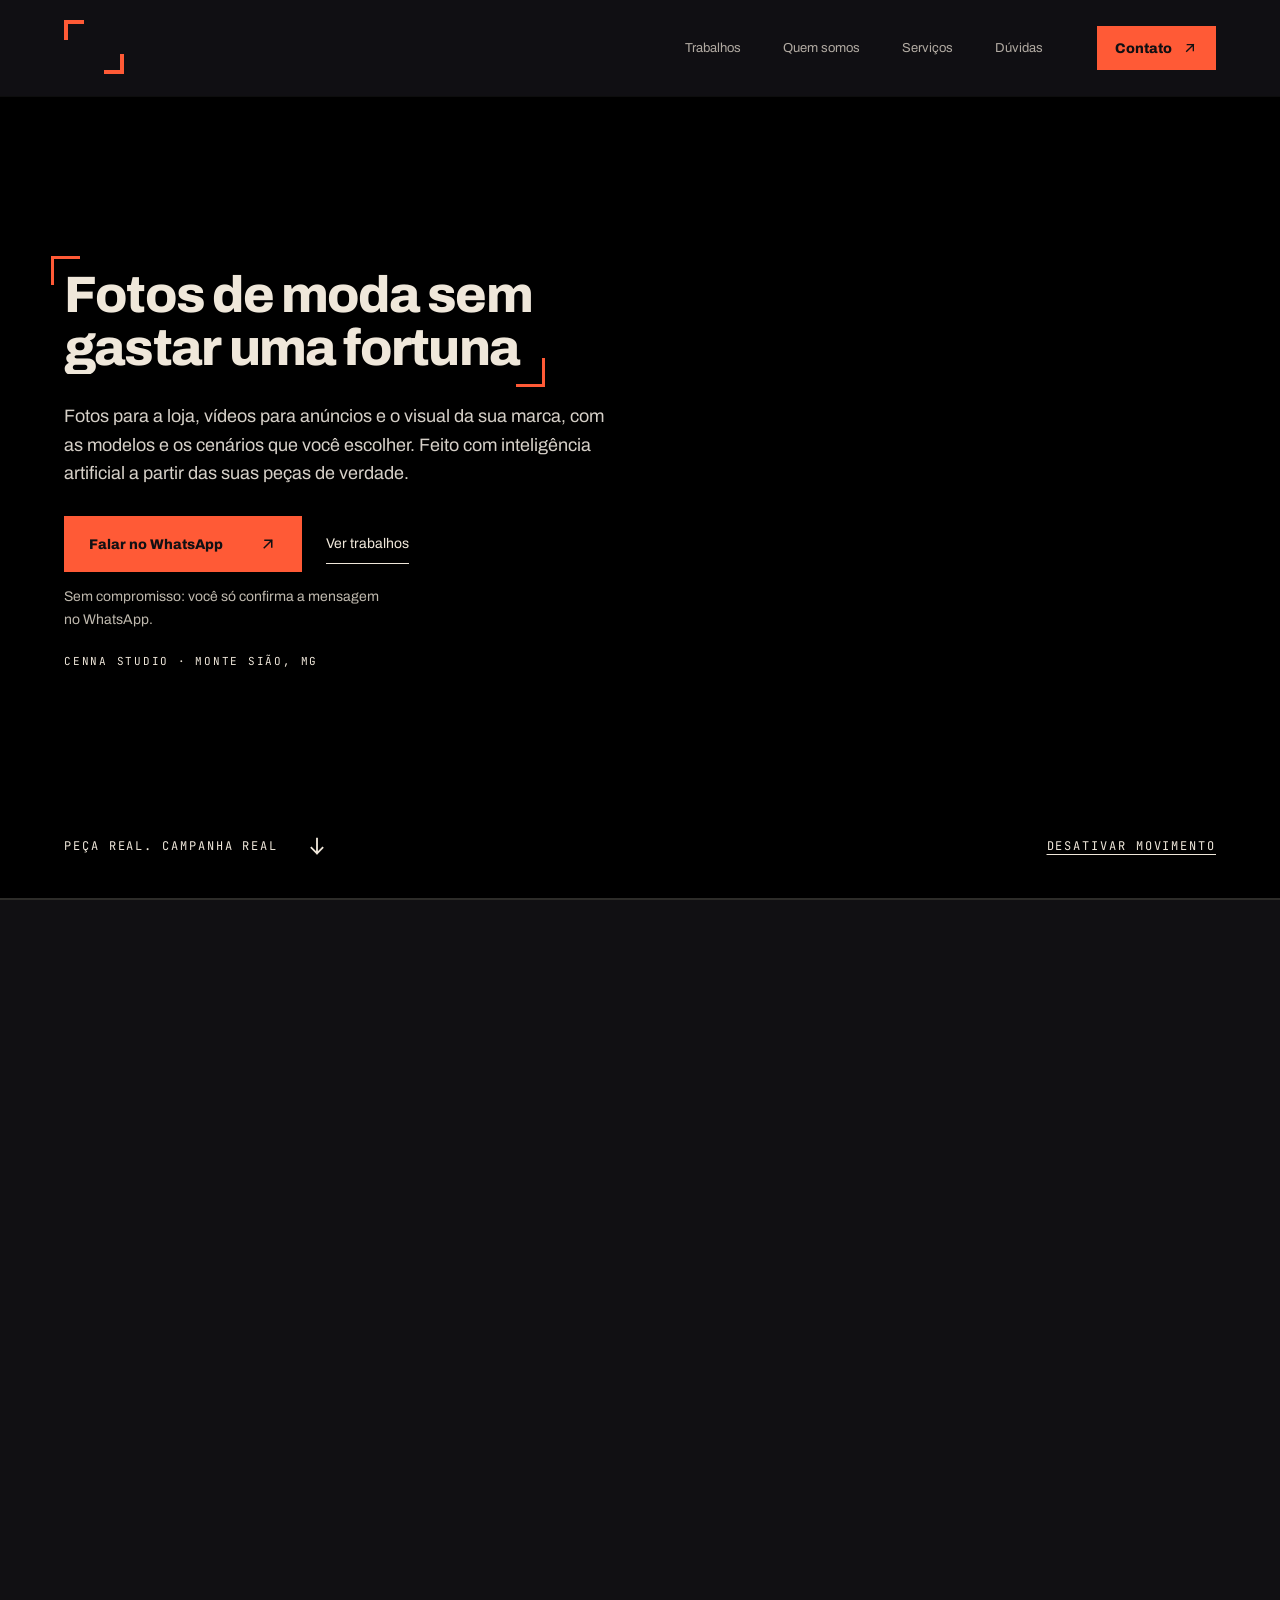
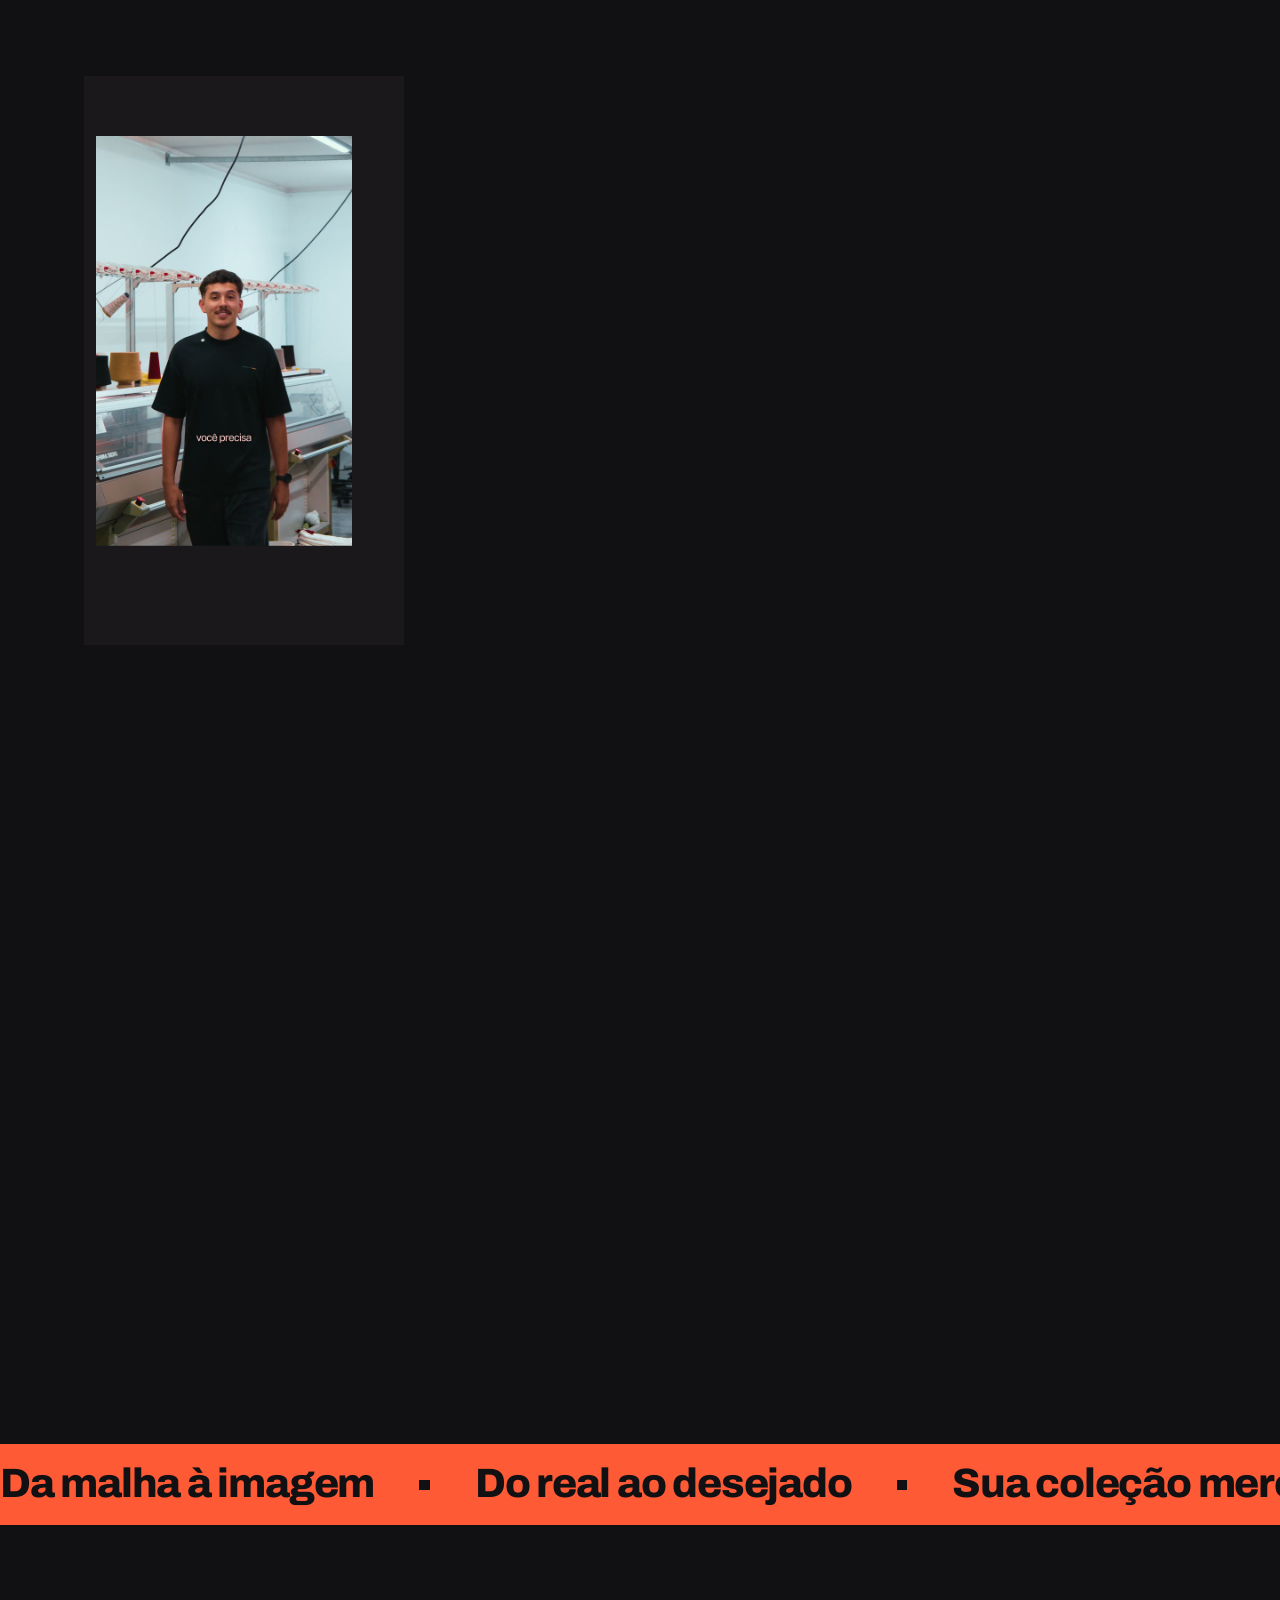
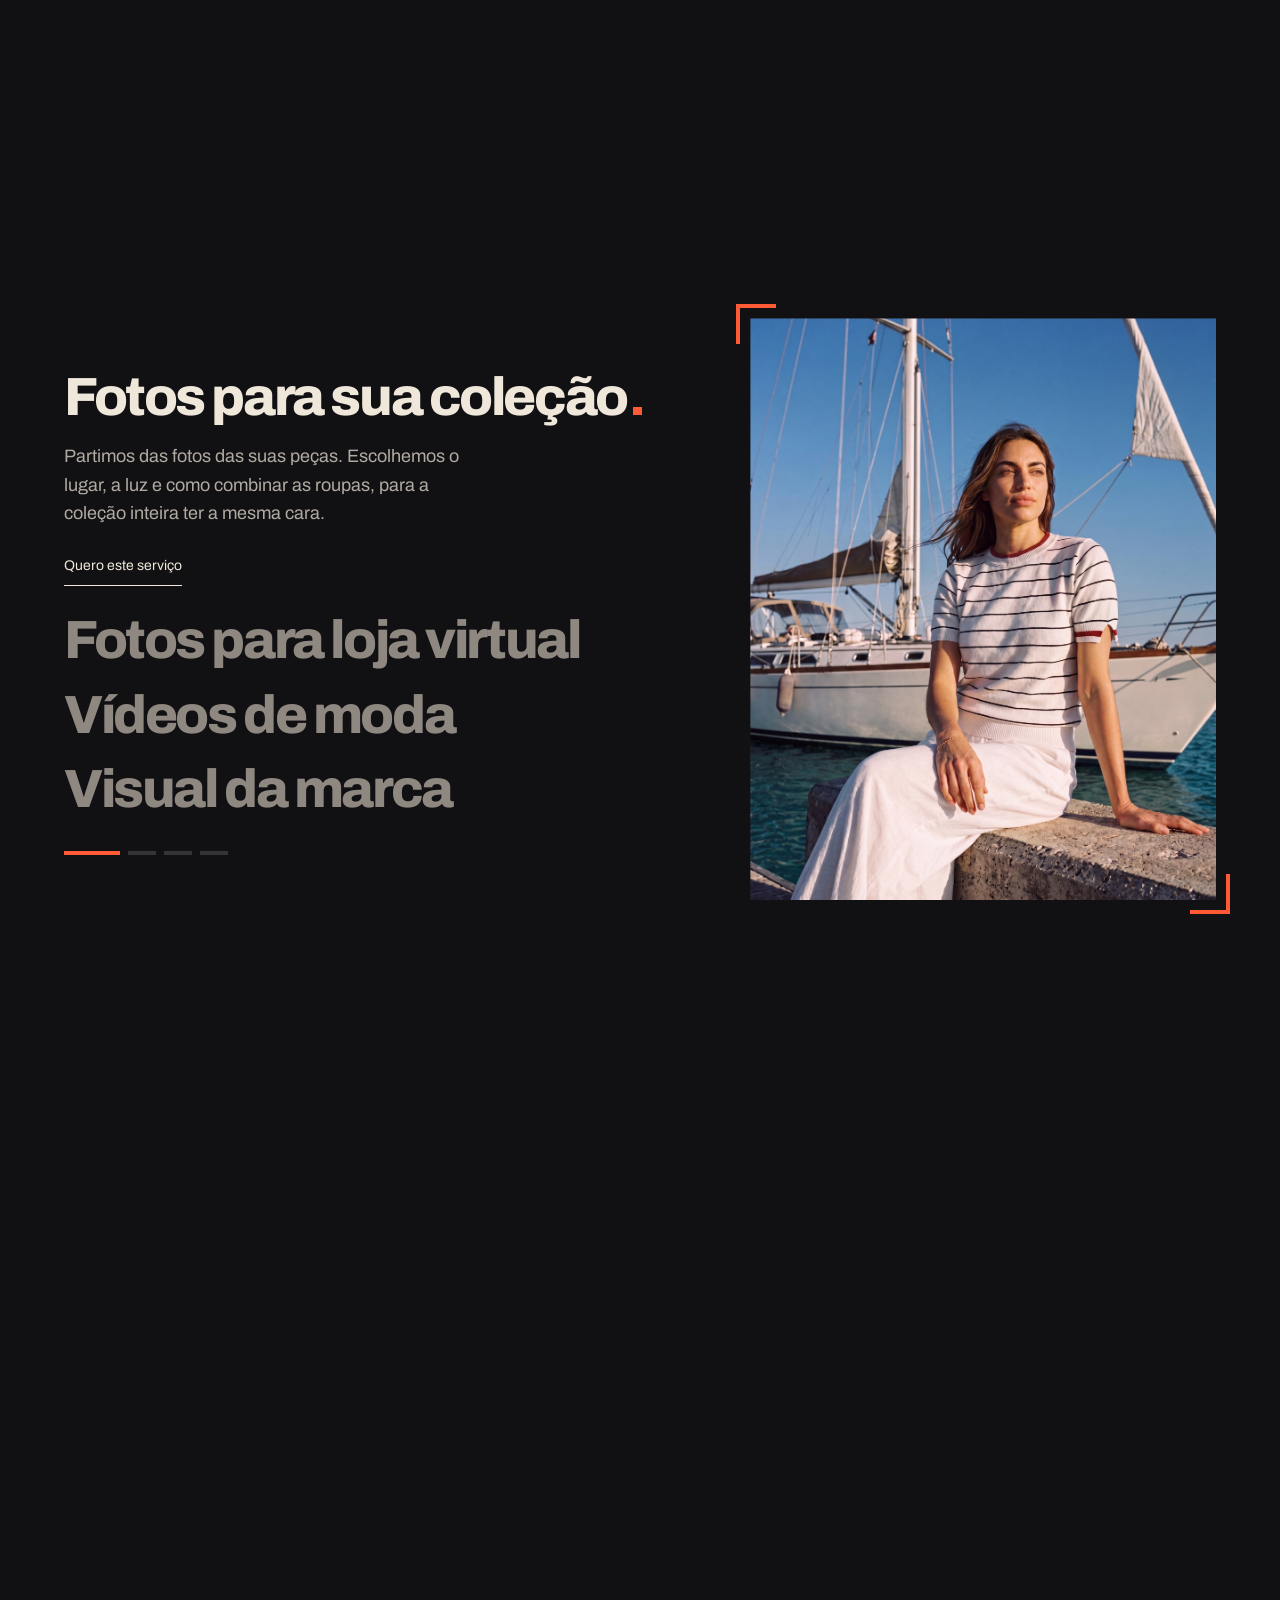
==== commit 4b5220f2: "Primeira tela mais leve: poucos quadros no inicio e fontes pre-carregadas Co-Authored-By: Claude Son" ====
--- a/index.html
+++ b/index.html
@@ -4,6 +4,8 @@
     <meta charset="UTF-8" />
     <link rel="icon" type="image/svg+xml" href="/favicon.svg" />
     <meta name="theme-color" content="#111013" />
+    <link rel="preload" href="/fonts/archivo-extrabold.ttf" as="font" type="font/ttf" crossorigin />
+    <link rel="preload" href="/fonts/archivo-regular.ttf" as="font" type="font/ttf" crossorigin />
     <title>Fotos de moda com IA para malharias e confecções | CENNA Studio, Monte Sião MG</title>
     <meta
       name="description"
@@ -44,7 +46,7 @@
         "knowsAbout": ["fotografia de moda", "vídeos de moda", "fotos para loja virtual", "tricô", "inteligência artificial"]
       }
     </script>
-    <script type="module" crossorigin src="/assets/index-DtoF_m4D.js"></script>
+    <script type="module" crossorigin src="/assets/index-NN1t9wuS.js"></script>
     <link rel="stylesheet" crossorigin href="/assets/index-DNnqAr5r.css">
   </head>
   <body>
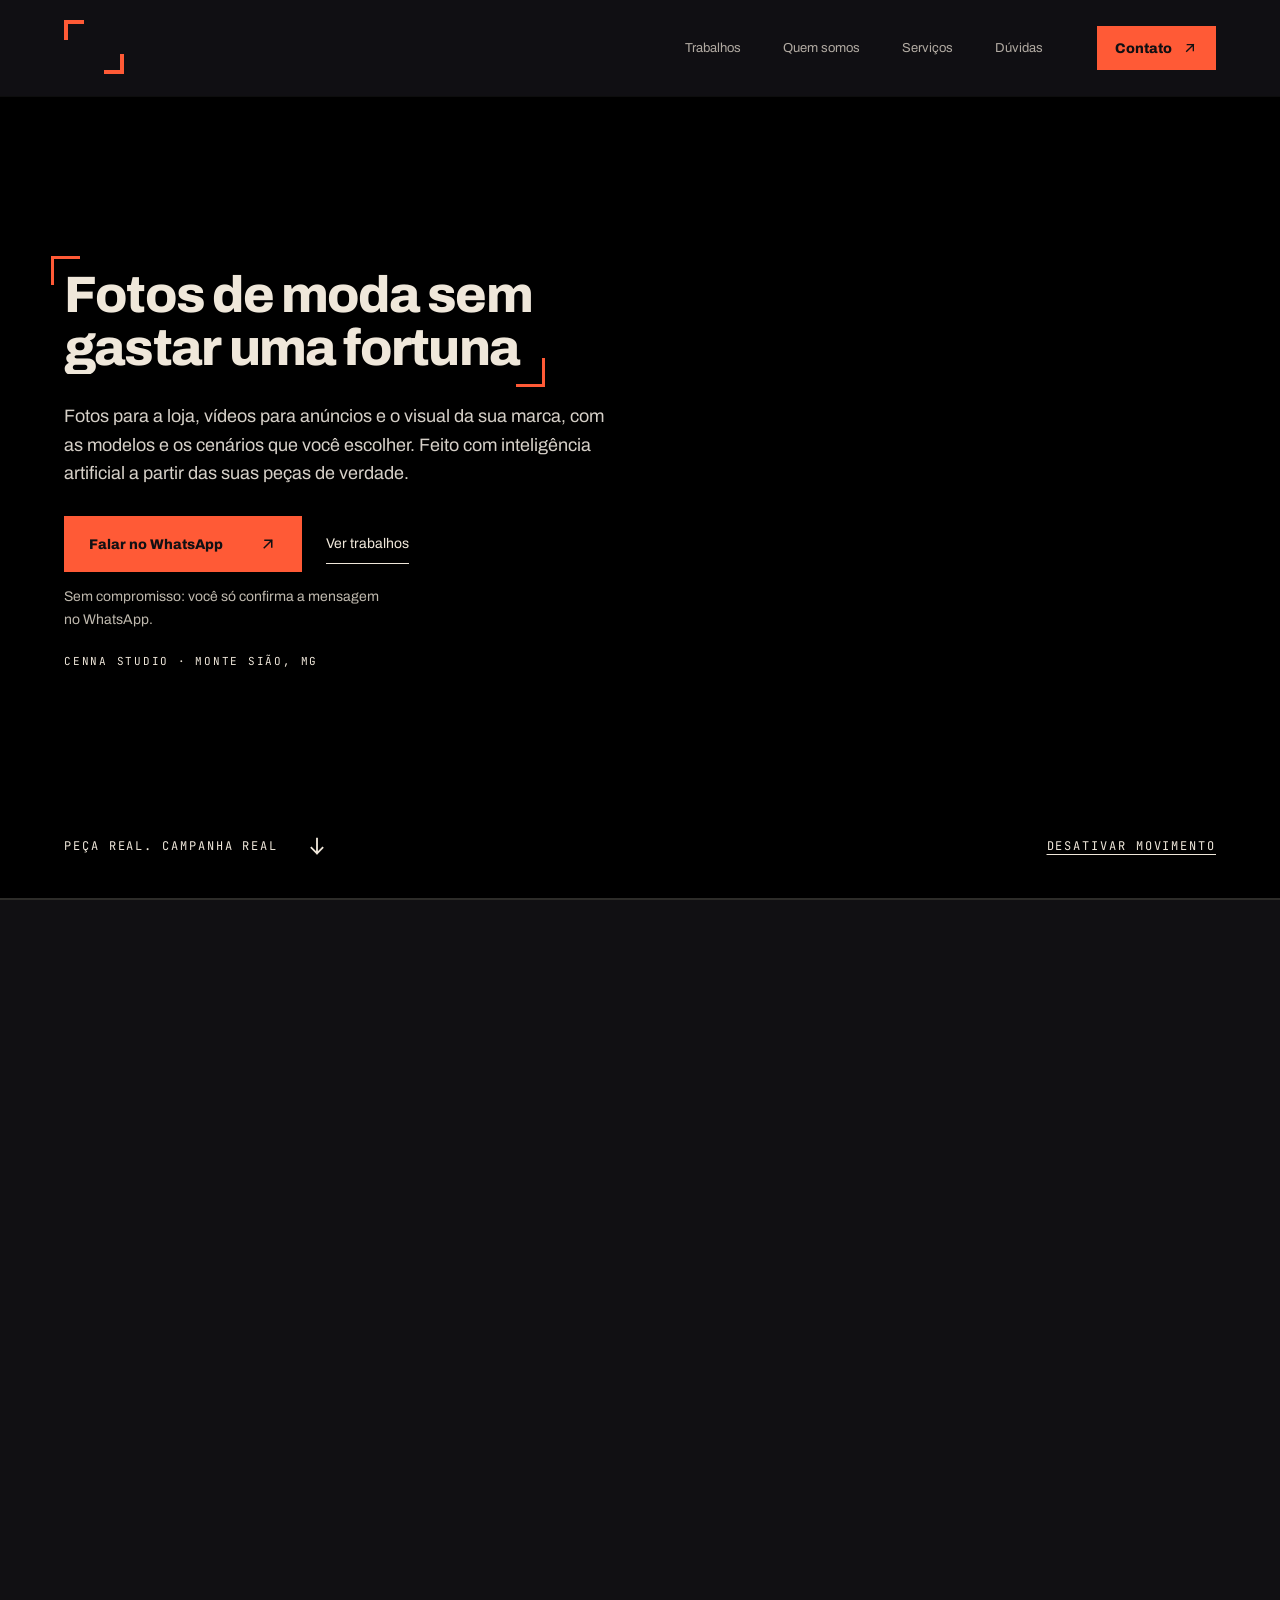
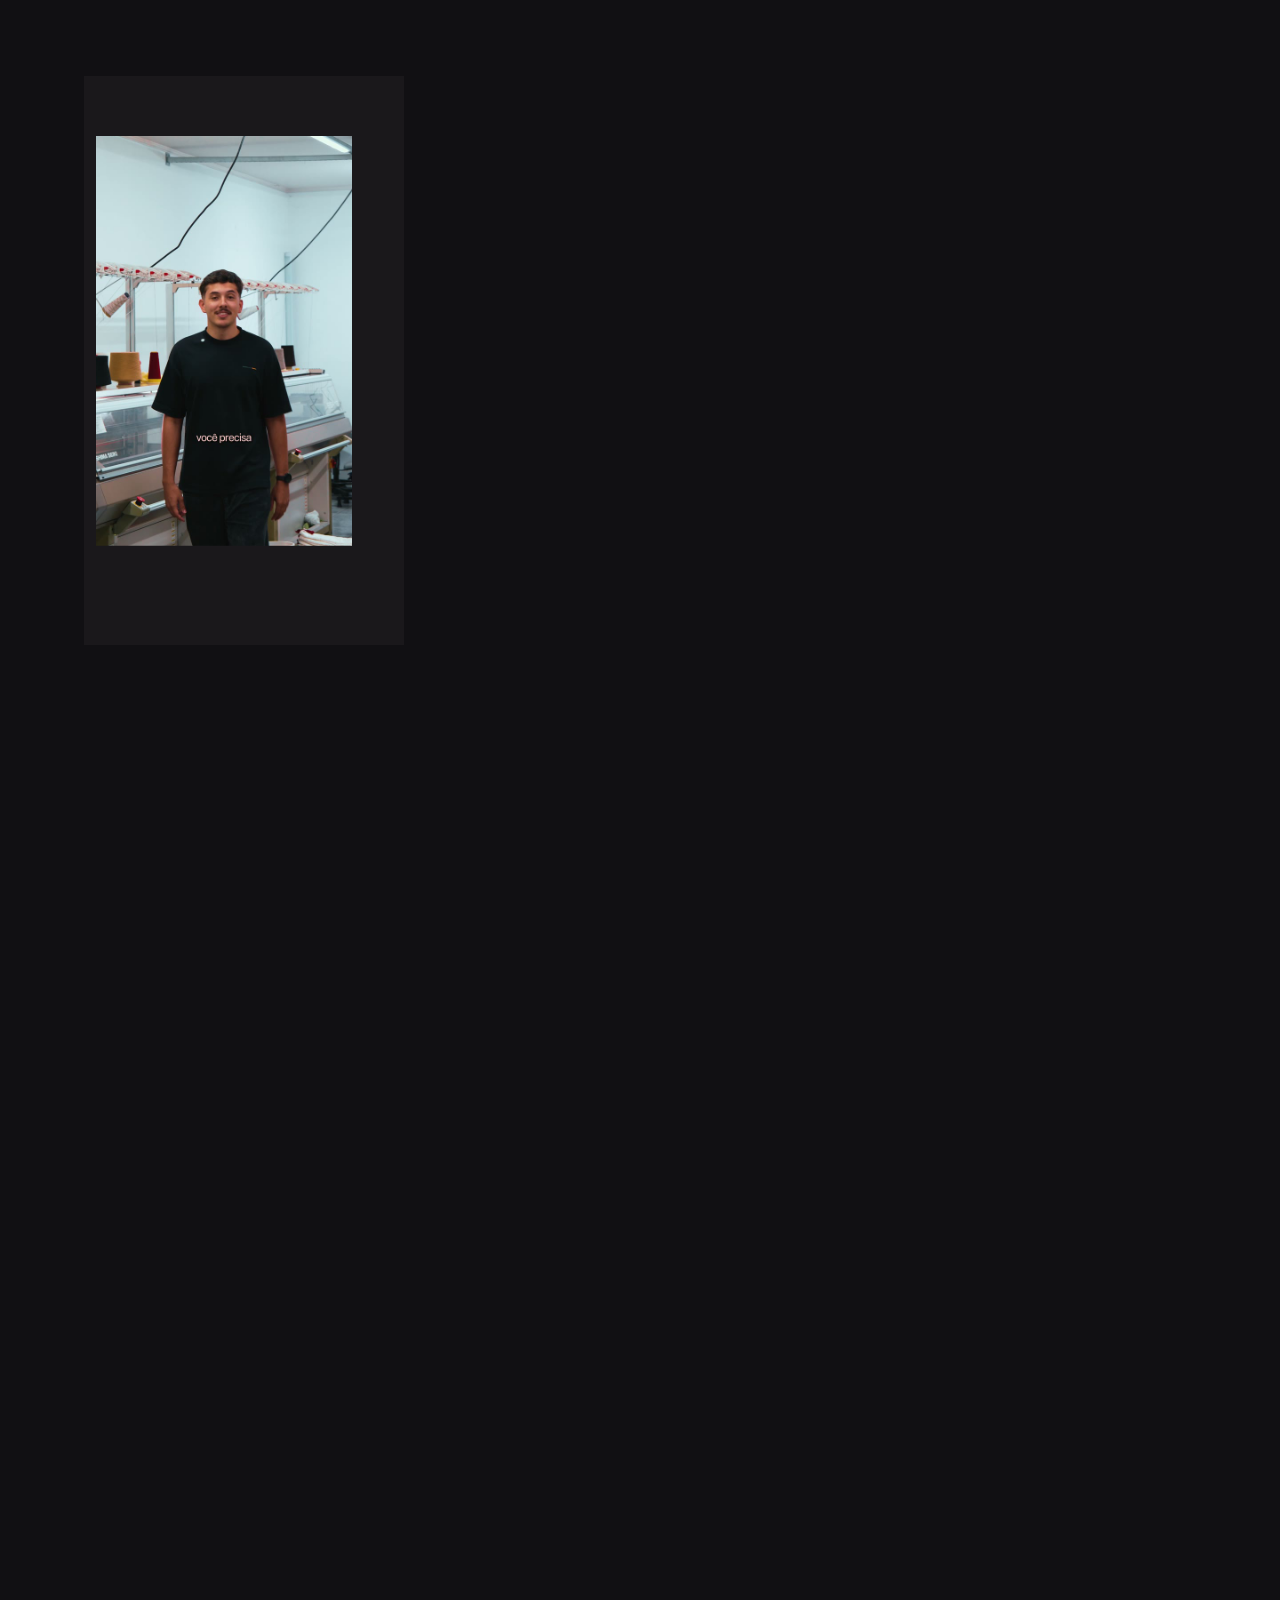
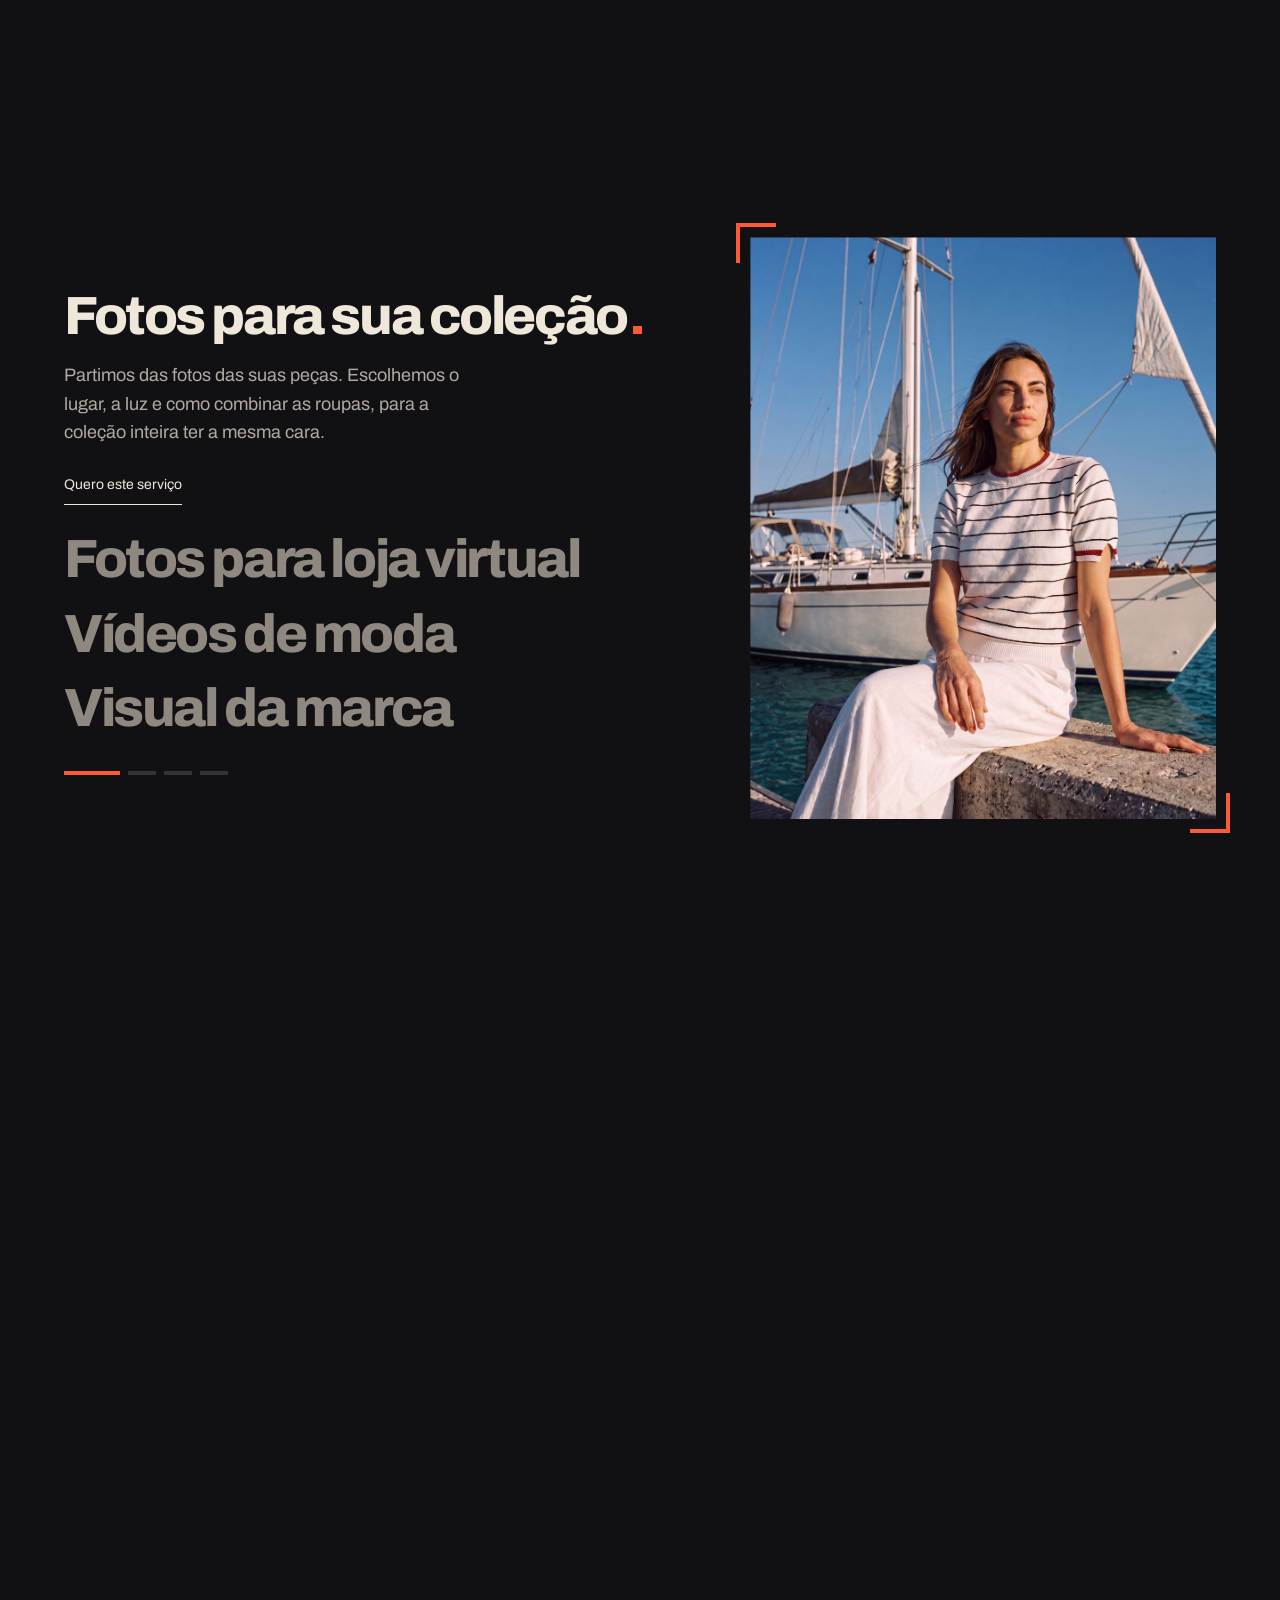
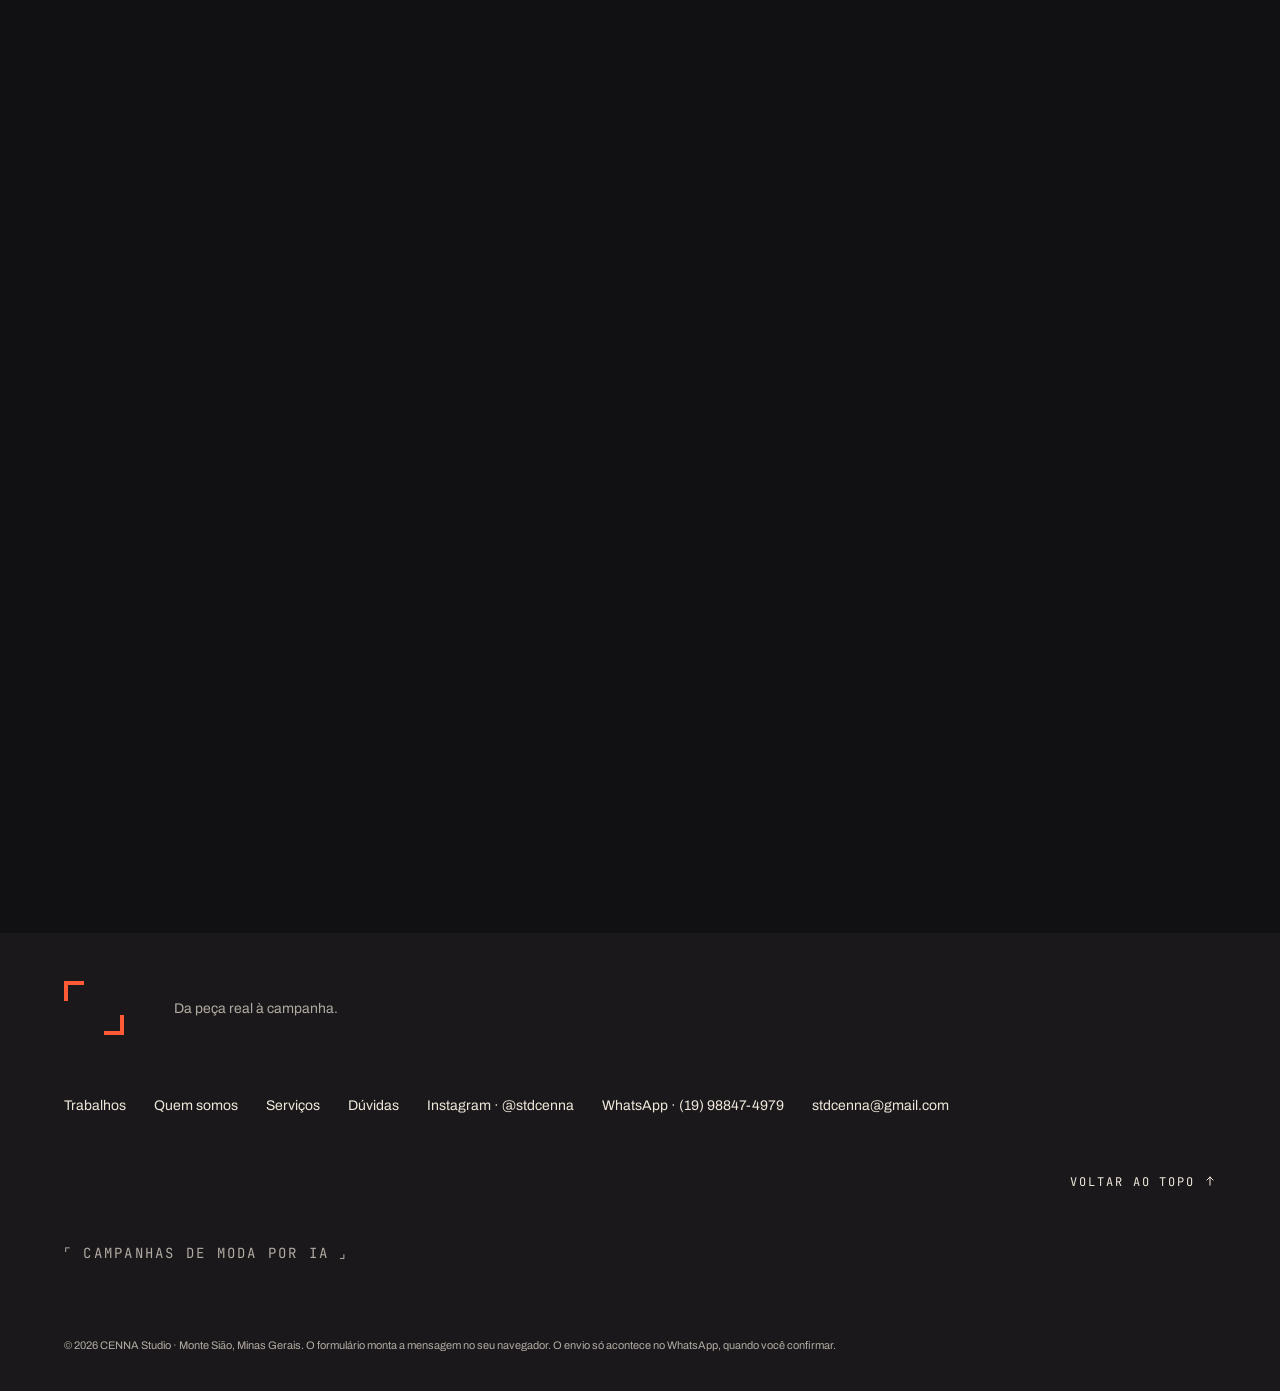
==== commit 1a0056a5: "Contagem de visitas e cliques, pagina mais curta no celular, posters pre-carregados Co-Authored-By: " ====
--- a/index.html
+++ b/index.html
@@ -6,6 +6,8 @@
     <meta name="theme-color" content="#111013" />
     <link rel="preload" href="/fonts/archivo-extrabold.ttf" as="font" type="font/ttf" crossorigin />
     <link rel="preload" href="/fonts/archivo-regular.ttf" as="font" type="font/ttf" crossorigin />
+    <link rel="preload" as="image" href="/media/mobile/images/hero-mobile-upscaled-poster.jpg" media="(max-width: 700px)" fetchpriority="high" />
+    <link rel="preload" as="image" href="/media/images/hero-4k-poster.jpg" media="(min-width: 701px)" fetchpriority="high" />
     <title>Fotos de moda com IA para malharias e confecções | CENNA Studio, Monte Sião MG</title>
     <meta
       name="description"
@@ -46,8 +48,8 @@
         "knowsAbout": ["fotografia de moda", "vídeos de moda", "fotos para loja virtual", "tricô", "inteligência artificial"]
       }
     </script>
-    <script type="module" crossorigin src="/assets/index-NN1t9wuS.js"></script>
-    <link rel="stylesheet" crossorigin href="/assets/index-DNnqAr5r.css">
+    <script type="module" crossorigin src="/assets/index-dvKAcklv.js"></script>
+    <link rel="stylesheet" crossorigin href="/assets/index-CAdR1R1B.css">
   </head>
   <body>
     <div id="root"></div>
--- a/assets/index-CAdR1R1B.css
+++ b/assets/index-CAdR1R1B.css
@@ -0,0 +1 @@
+html.lenis,html.lenis body{height:auto}.lenis:not(.lenis-autoToggle).lenis-stopped{overflow:clip}.lenis [data-lenis-prevent],.lenis [data-lenis-prevent-wheel],.lenis [data-lenis-prevent-touch],.lenis [data-lenis-prevent-vertical],.lenis [data-lenis-prevent-horizontal]{overscroll-behavior:contain}.lenis.lenis-smooth iframe{pointer-events:none}.lenis.lenis-autoToggle{transition-behavior:allow-discrete;transition-property:overflow;transition-duration:1ms}@font-face{font-family:Archivo;src:url(/fonts/archivo-regular.ttf)format("truetype");font-weight:400;font-display:swap}@font-face{font-family:Archivo;src:url(/fonts/archivo-extrabold.ttf)format("truetype");font-weight:700 900;font-display:swap}@font-face{font-family:JetBrains Mono;src:url(/fonts/jetbrains-mono.ttf)format("truetype");font-weight:400;font-display:swap}:root{color:#efe7da;--lightningcss-light: ;--lightningcss-dark:initial;color-scheme:dark;font-synthesis:none;--coal:#111013;--sand:#efe7da;--coral:#ff5a36;--muted:#b1aaa2;--line:#ffffff26;--panel:#1a181b;--space:max(clamp(24px, 5vw, 88px), calc((100vw - 1240px) / 2));--header-h:84px;background:#111013;font-family:Archivo,Arial,sans-serif;font-weight:400}*{box-sizing:border-box}html{scroll-padding-top:calc(var(--header-h) + 8px)}body{min-width:320px;margin:0}button,input,select,textarea{font:inherit}button,a,input,textarea,select{-webkit-tap-highlight-color:transparent}button,a{touch-action:manipulation}button{cursor:pointer}a{color:inherit;text-decoration:none}img,video{max-width:100%;display:block}h1,h2,h3,h4,p,figure{margin:0}h1,h2,h3,h4{font-weight:800}p{text-wrap:pretty;line-height:1.6}h1,h2,h3{text-wrap:balance}button{color:inherit}::selection{background:var(--coral);color:var(--coal)}:focus-visible{outline:2px solid var(--coral);outline-offset:6px}button:disabled{cursor:not-allowed}em{color:var(--coral);font-style:normal}.mono{letter-spacing:.16em;text-transform:uppercase;font-family:JetBrains Mono,monospace;font-size:12px;line-height:1.6}.skip-link{z-index:100;background:var(--sand);color:var(--coal);padding:16px;position:fixed;top:10px;left:20px;transform:translateY(-150%)}.skip-link:focus{transform:none}.button{background:var(--coral);border:1px solid var(--coral);min-height:56px;color:var(--coal);justify-content:space-between;align-items:center;gap:36px;padding:18px 24px;font-size:14px;font-weight:800;transition:background .2s;display:inline-flex}.button:hover{background:#ffd9ce}.button span{font-size:22px;line-height:1}.text-link{background:0 0;border:0;border-bottom:1px solid;justify-content:space-between;align-items:center;gap:28px;padding:12px 0;font-size:14px;display:inline-flex}.section-pad{padding:112px var(--space)}@media (prefers-reduced-motion:reduce){html{scroll-behavior:auto}*,:before,:after{transition:none!important;animation:none!important}}@media (max-width:700px){:root{--header-h:72px}.section-pad{padding:72px var(--space)}}.site-header{height:var(--header-h);padding:0 var(--space);background:var(--coal);z-index:10;justify-content:space-between;align-items:center;display:flex;position:sticky;top:0}.brand-lockup{align-items:center;gap:16px;display:inline-flex}.brand-frame{--frame-arm:26px;--frame-stroke:3px;--frame-offset:-16px;position:relative}.brand-frame:before,.brand-frame:after{content:"";width:var(--frame-arm);height:var(--frame-arm);border:0 solid var(--coral);pointer-events:none;position:absolute}.brand-frame:before{top:var(--frame-offset);left:var(--frame-offset);border-top-width:var(--frame-stroke);border-left-width:var(--frame-stroke)}.brand-frame:after{bottom:var(--frame-offset);right:var(--frame-offset);border-right-width:var(--frame-stroke);border-bottom-width:var(--frame-stroke)}.studio h2.brand-frame{align-self:start}.footer-signature.brand-frame{--frame-arm:12px;--frame-stroke:2px;--frame-offset:-10px}.navigation{align-items:center;gap:42px;font-size:13px;display:flex}.navigation a{padding:14px 0}.navigation a:hover{color:var(--coral)}.nav-contact{border-bottom:1px solid var(--coral);gap:48px;margin-left:35px;display:flex}.nav-contact .arrow{color:var(--coral);font-size:20px}.hero-scroll{height:380vh;min-height:950px}.hero-stage{height:calc(100svh - var(--header-h));min-height:600px;max-height:1100px;top:var(--header-h);isolation:isolate;position:sticky;overflow:hidden}.hero-visual{z-index:-3;position:absolute;top:0;bottom:0;left:0;right:0}.hero-visual img,.hero-visual video{object-fit:cover;object-position:65% center;width:100%;height:100%}.hero-visual video{position:absolute;top:0;bottom:0;left:0;right:0}.hero-shade{z-index:-2;pointer-events:none;background:linear-gradient(90deg,#000c 0%,#000000b3 14%,#00000094 26%,#00000052 38%,#00000021 48%,#0000 60% 100%),linear-gradient(#0000 82%,#00000038);position:absolute;top:0;bottom:0;left:0;right:0}.hero-copy{padding:clamp(55px, 8vh, 100px) var(--space) 130px;max-width:850px}.hero-intro{color:#d2cbc2;margin-bottom:30px}.hero-copy h1{letter-spacing:-.035em;width:fit-content;max-width:100%;font-size:max(40px,min(4vw,72px));line-height:1.02}.hero-description{color:#d6d0c8;max-width:470px;margin:28px 0;font-size:18px}.hero-actions{flex-wrap:wrap;align-items:center;gap:12px 24px;display:flex}.hero-origin{color:var(--sand);margin-top:22px;font-size:13px}.footer-links{flex-wrap:wrap;flex-basis:100%;gap:12px 28px;display:flex}.footer-links a{overflow-wrap:anywhere;padding:10px 0;font-size:14px}.footer-links a:hover{color:var(--coral)}.hero-bottom{bottom:32px;left:var(--space);right:var(--space);justify-content:space-between;align-items:center;display:flex;position:absolute}.scroll-cue{align-items:center;gap:28px;display:flex}.scroll-cue .arrow{font-size:22px}.motion-toggle{color:var(--sand);text-underline-offset:4px;background:0 0;border:none;padding:12px 0;text-decoration:underline}.film-progress{background:#efe7da30;height:2px;position:absolute;bottom:0;left:0;right:0}.film-progress span{background:var(--coral);transform-origin:0;width:100%;height:100%;display:block;transform:scaleX(0)}.reduced-motion .hero-scroll{height:auto;min-height:0}.reduced-motion .hero-stage{position:relative;top:auto}.reduced-motion .film-progress{display:none}.section-heading{grid-template-columns:2fr 1fr;align-items:end;gap:35px;margin-bottom:56px;display:grid}.section-heading h2{letter-spacing:-.045em;font-size:max(36px,min(4.2vw,64px));line-height:1.06}.section-heading>p:last-child{color:var(--muted);max-width:34ch;font-size:16px}.image-button{background:var(--coal);text-align:left;border:0;width:100%;padding:0;display:block;position:relative;overflow:hidden}.image-action{background:var(--sand);color:var(--coal);padding:14px 18px;font-size:14px;font-weight:800;transition:background .2s,color .2s;position:absolute;bottom:22px;right:22px}.image-button:hover .image-action{background:var(--coral)}.campaign figcaption{gap:6px;padding-top:20px;display:grid}.campaign h3{letter-spacing:-.025em;font-size:20px}.campaign figcaption span{color:var(--muted);font-size:14px}.studio{background:var(--sand);color:var(--coal)}.studio-statement{grid-template-columns:1.45fr 1fr;gap:9vw;margin-top:0;display:grid}.studio h2{letter-spacing:-.045em;font-size:max(36px,min(4.2vw,64px));line-height:1.09}.studio h2 span{color:#a72b13}.studio-statement p{color:#4a443f;max-width:490px;margin-bottom:22px;font-size:16px}.studio .text-link{margin-top:15px}.services{grid-template-columns:1fr 1.4fr;gap:9vw;display:grid}.services h2{letter-spacing:-.045em;margin-top:36px;font-size:max(38px,min(4vw,60px));line-height:1.08}.service-content h4{margin-bottom:12px;font-size:15px;font-weight:800}.service-content p{color:var(--muted);font-size:15px}.service-content .text-link{margin-top:18px;font-size:13px}.site-footer{padding:48px var(--space) 40px;background:var(--panel);flex-wrap:wrap;align-items:center;gap:50px;display:flex}.site-footer p{color:var(--muted);font-size:14px}.site-footer>a:last-of-type{margin-left:auto}.site-footer small{color:var(--muted);width:100%;padding-top:25px;font-size:11px}.gallery-dialog{overscroll-behavior:contain;background:var(--coal);width:min(1150px,94vw);max-height:92svh;color:var(--sand);border:0;padding:32px}.gallery-dialog::backdrop{background:#000c}.gallery-header{justify-content:space-between;align-items:center;gap:20px;display:flex}.gallery-header h2{font-size:26px}.gallery-header button{background:var(--panel);border:0;padding:14px 18px}.gallery-dialog>p{color:var(--muted);margin:18px 0 28px;font-size:12px}.gallery-images{flex-wrap:wrap;justify-content:center;gap:20px;display:flex}.gallery-images img{object-fit:contain;width:auto;max-width:100%;max-height:72svh}.gallery-images>figure{width:100%;margin:0}.gallery-images img,.gallery-images video{max-width:100%;max-height:72svh;margin-inline-start:auto;margin-inline-end:auto}.gallery-images video{background:#000;width:100%}.gallery-images figcaption{max-width:65ch;color:var(--muted);margin:12px auto 20px;font-size:14px;line-height:1.5}.portfolio-grid{grid-template-columns:repeat(12,minmax(0,1fr));align-items:start;gap:88px 24px;display:grid}.campaign:nth-child(6n+1){grid-column:1/8}.campaign:nth-child(6n+2){grid-column:9/13;margin-top:180px}.campaign:nth-child(6n+3){grid-column:1/6}.campaign:nth-child(6n+4){grid-column:7/13;margin-top:120px}.campaign:nth-child(6n+5){grid-column:3/9}.campaign:nth-child(6n+6){grid-column:9/13;margin-top:80px}.image-frame{aspect-ratio:3/4;background:#1a181b;display:block;overflow:hidden}.image-frame img{object-fit:cover;width:100%;height:100%}.image-button:hover .image-frame img{filter:brightness(1.06)}.cap{font-size:15px;font-weight:800;display:block}.about-lead{grid-template-columns:1.2fr 1fr;align-items:center;gap:8vw;margin:60px 0 100px;display:grid}.about-lead h1{letter-spacing:-.035em;font-size:max(36px,min(4.6vw,72px));line-height:1.06}.about-lead p{max-width:42ch;color:var(--muted);margin-top:32px;font-size:20px}.about-lead img{width:100%;height:auto}.about-story{grid-template-columns:1fr 1.2fr;gap:64px 8vw;display:grid}.about-story h2{font-size:max(28px,min(3vw,44px));line-height:1.12}.about-story p{max-width:65ch;color:var(--muted);margin-bottom:24px;font-size:18px}@media (max-width:1000px){.portfolio-grid{grid-template-columns:repeat(2,minmax(0,1fr));gap:56px 24px}.portfolio-grid .campaign{grid-column:auto;margin-top:0}.portfolio-grid .campaign:nth-child(2n){margin-top:72px}.navigation{gap:24px}.nav-contact{gap:20px;margin-left:5px}.section-heading{grid-template-columns:1fr}.campaign figcaption{display:block}.campaign figcaption .mono{margin-top:8px;display:block}.studio-statement{gap:40px}.services{gap:45px}.hero-copy h1{font-size:max(38px,min(6.4vw,60px))}}@media (max-width:700px){.brand-lockup{gap:8px}.brand-frame{--frame-arm:18px;--frame-stroke:2px;--frame-offset:-10px}.menu-toggle{background:0 0;border:0;padding:16px 0;font-size:14px;display:block}.navigation{background:var(--coal);padding:20px var(--space) 32px;border-bottom:1px solid var(--line);flex-direction:column;align-items:stretch;gap:5px;display:none;position:absolute;top:84px;left:0;right:0}.navigation.is-open{display:flex}.nav-contact{margin-left:0}.hero-scroll{height:140svh;min-height:850px}.hero-stage{height:100svh;min-height:680px;max-height:950px}.hero-visual{top:0;bottom:0;left:0;right:0}.hero-visual img,.hero-visual video{object-position:70% center}.hero-shade{background:linear-gradient(90deg,#000000e8 0%,#000000b8 48%,#00000059 100%),linear-gradient(#0000 20%,#000000b3)}.hero-copy{padding:70px var(--space) 125px;max-width:620px}.hero-intro{margin-bottom:30px;font-size:10px}.hero-copy h1{font-size:max(34px,min(10vw,50px))}.hero-description{max-width:300px;margin:28px 0;font-size:14px}.hero-bottom{flex-direction:column;align-items:flex-start;gap:15px;bottom:25px}.hero-bottom .mono{font-size:9px}.scroll-cue{gap:20px}.motion-toggle{padding:8px 0}.section-heading{margin-bottom:38px;display:block}.section-heading h2{font-size:42px}.section-heading>p:last-child{margin-top:22px}.campaign h3{font-size:20px}.image-action{gap:22px;padding:14px;font-size:12px;bottom:14px;right:14px}.studio-statement{margin-top:32px;display:block}.studio h2{margin-bottom:35px;font-size:40px}.studio-statement p{font-size:15px}.services{display:block}.services h2{margin:28px 0 45px;font-size:44px}.site-footer{gap:16px 25px;padding-top:25px}.site-footer p{max-width:170px;font-size:12px}.site-footer>a:last-of-type{width:100%;margin:0;font-size:10px}.gallery-dialog{padding:20px}.gallery-header h2{font-size:20px}.gallery-header button{padding:12px}.gallery-dialog>p{max-width:250px}.gallery-images img{max-height:65svh}.reduced-motion .hero-stage{min-height:680px}}@media (max-width:1000px){.menu-toggle{background:0 0;border:0;min-width:48px;min-height:48px;padding:12px 0;display:block}.navigation{background:var(--coal);padding:20px var(--space);border-bottom:1px solid var(--line);flex-direction:column;align-items:stretch;gap:4px;display:none;position:absolute;top:100%;left:0;right:0}.navigation.is-open{display:flex}.navigation a{min-height:48px}.nav-contact{margin-left:0}}@media (max-width:700px),(max-height:600px){.portfolio-grid{grid-template-columns:1fr;gap:48px}.portfolio-grid .campaign:nth-child(2n){margin-top:0}.about-lead,.about-story{grid-template-columns:1fr;gap:32px}.about-lead{margin:40px 0 56px}.about-lead h1{font-size:max(30px,min(8.4vw,48px))}.about-lead p,.about-story p{font-size:16px}.hero-scroll,.reduced-motion .hero-scroll{height:auto;min-height:0}.hero-stage,.reduced-motion .hero-stage{height:auto;min-height:0;max-height:none;position:relative;top:auto;overflow:visible}.hero-visual{z-index:0;height:max(280px,min(52svh,540px));position:relative;top:auto;bottom:auto;left:auto;right:auto;overflow:hidden}.hero-visual img,.hero-visual video{object-position:center top}.hero-shade{display:none}.hero-copy{padding:38px var(--space) 24px;background:var(--coal);max-width:none}.hero-copy h1{letter-spacing:-.03em;width:fit-content;max-width:100%;font-size:max(34px,min(10vw,50px));line-height:1.05}.hero-description{max-width:45ch;margin:26px 0 22px;font-size:16px}.hero-actions{flex-direction:column;align-items:stretch;gap:12px}.hero-actions .button{justify-content:space-between;width:100%}.hero-actions .text-link{align-self:flex-start;min-height:48px}.hero-origin{margin-top:18px;font-size:12px}.hero-bottom{padding:0 var(--space) 32px;display:block;position:static}.scroll-cue{letter-spacing:0;gap:12px;font-size:10px}.film-progress{display:none}.studio h2{font-size:max(30px,min(8vw,40px))}.services h2,.section-heading h2{font-size:max(30px,min(8vw,42px))}.footer-links{flex-direction:column;gap:0}.site-footer .footer-signature{max-width:none;margin:12px 0}}@media (max-width:700px){.site-footer{padding-bottom:96px}}.dot{background:var(--coral);width:.17em;height:.17em;margin-left:.07em;display:inline-block}.fidelity-note{letter-spacing:-.02em;max-width:46ch;margin:96px 0 0 auto;font-size:max(20px,min(2.2vw,30px));line-height:1.3}.image-action{bottom:14px;left:14px;right:auto}.band{background:var(--coral);color:var(--coal);padding:20px 0;overflow:hidden}.band-track{white-space:nowrap;letter-spacing:-.03em;width:max-content;font-size:max(24px,min(3.2vw,46px));font-weight:800;line-height:1;display:flex}.band-set,.band-hook{align-items:center;display:flex}.band-hook:after{content:"";background:var(--coal);width:.26em;height:.26em;margin:0 1.1em}@media (max-width:700px){.hero-stage,.reduced-motion .hero-stage{height:calc(100svh - var(--header-h));min-height:560px;max-height:820px;overflow:hidden}.hero-visual{z-index:-3;height:auto;position:absolute;top:0;bottom:0;left:0;right:0}.hero-visual img,.hero-visual video{object-position:62% center}.hero-shade{background:linear-gradient(#0000 24%,#0003 38%,#0000008c 54%,#000000d4 70%,#000000f2 100%);display:block}.hero-copy{padding:0 var(--space) 28px;background:0 0;position:absolute;bottom:0;left:0;right:0}.hero-description{color:#efe7da;margin:20px 0 22px}.hero-bottom{display:none}.section-pad{padding-top:64px;padding-bottom:64px}.band{padding:18px 0}.fidelity-note{margin-top:56px}}.brand-brackets{flex-shrink:0;width:72px;height:64px;display:block;position:relative}.brand-brackets:before,.brand-brackets:after{content:"";border:0 solid var(--coral);width:18px;height:18px;transition:width .4s cubic-bezier(.2,.7,.2,1),height .4s cubic-bezier(.2,.7,.2,1);position:absolute}.brand-brackets:before{border-top-width:4px;border-left-width:4px;top:0;left:0}.brand-brackets:after{border-bottom-width:4px;border-right-width:4px;bottom:0;right:0}.sr-only{clip-path:inset(50%);white-space:nowrap;width:1px;height:1px;position:absolute;overflow:hidden}@media (max-width:700px){.brand-brackets{width:54px;height:48px}.brand-brackets:before,.brand-brackets:after{width:14px;height:14px}.brand-brackets:before{border-top-width:3.5px;border-left-width:3.5px}.brand-brackets:after{border-bottom-width:3.5px;border-right-width:3.5px}}.footer-mantra{color:var(--muted);flex-basis:100%;margin:0}.hero-origin.mono{color:var(--sand);font-size:11px}@media (max-width:700px){.hero-bottom .mono,.scroll-cue{font-size:11px}}.button,.image-button,.text-link{transition-property:transform,background-color,color;transition-duration:.12s}.button:active{transform:scale(.97)}.image-button:active{transform:scale(.99)}@media (prefers-reduced-motion:reduce){.button:active,.image-button:active{transform:none}}:root{--header-h:96px}.site-header{-webkit-backdrop-filter:blur(18px)saturate(150%);backdrop-filter:blur(18px)saturate(150%);background:#111013c7;box-shadow:0 1px #ffffff0d}.brand-brackets{width:60px;height:54px;margin:0}.brand-brackets:before,.brand-brackets:after{width:16px;height:16px}.brand-brackets:before{border-top-width:4px;border-left-width:4px}.brand-brackets:after{border-bottom-width:4px;border-right-width:4px}a:hover>.brand-lockup .brand-brackets:before,a:hover>.brand-lockup .brand-brackets:after{width:22px;height:22px}.menu-toggle{display:none!important}@media (max-width:1000px){.navigation{background:0 0;border:0;flex-direction:row;align-items:center;gap:22px;padding:0;display:flex;position:static}.navigation a{min-height:0;padding:12px 0}.nav-contact{gap:12px;margin-left:0}}@media (max-width:700px){:root{--header-h:100px}.site-header{padding:12px var(--space) 6px;flex-wrap:wrap;align-content:center;row-gap:2px}.brand-brackets{width:48px;height:43px}.brand-brackets:before,.brand-brackets:after{width:13px;height:13px}.brand-brackets:before{border-top-width:3.5px;border-left-width:3.5px}.brand-brackets:after{border-bottom-width:3.5px;border-right-width:3.5px}.navigation{justify-content:space-between;gap:8px;width:100%;font-size:13px}.navigation a{padding:10px 0}.nav-contact .arrow{display:none}.nav-contact{border-bottom-width:2px}}@media (max-width:700px),(max-height:600px){.hero-scroll{height:320svh;min-height:0}.hero-stage{top:var(--header-h);height:calc(100svh - var(--header-h));min-height:0;max-height:none;position:sticky;overflow:hidden}.reduced-motion .hero-scroll{height:auto}.reduced-motion .hero-stage{position:relative;top:auto}}.image-button{transition:transform .55s cubic-bezier(.2,.8,.2,1),box-shadow .55s cubic-bezier(.2,.8,.2,1)}@media (hover:hover){.image-button:hover{transform:translateY(-8px);box-shadow:0 44px 70px -34px #000000e6}.button{transition:transform .35s cubic-bezier(.2,.8,.2,1),background-color .2s,box-shadow .35s}.button:hover{box-shadow:0 18px 34px -16px #000c}}.gallery-dialog::backdrop{-webkit-backdrop-filter:blur(16px);backdrop-filter:blur(16px);background:#0008}.gallery-dialog[open]::backdrop{animation:.6s ease-out scrim-in}@keyframes scrim-in{0%{opacity:0}to{opacity:1}}@media (prefers-reduced-motion:reduce){.gallery-dialog[open]::backdrop{animation:none}}.gallery-dialog{box-shadow:0 60px 120px -40px #000}.disclosure{background:var(--panel);padding:0 28px;transition:background-color .3s,box-shadow .4s cubic-bezier(.2,.8,.2,1)}.disclosure[open]{background:#221f24;box-shadow:0 28px 50px -30px #000000d9}.disclosure summary{cursor:pointer;justify-content:space-between;align-items:center;gap:24px;min-height:84px;padding:22px 0;list-style:none;display:flex}.disclosure summary::-webkit-details-marker{display:none}.disclosure summary h3{letter-spacing:-.025em;font-size:max(20px,min(2.1vw,30px));font-weight:400}.disclosure .expand{background:#ffffff0f;flex-shrink:0;width:36px;height:36px;transition:background-color .3s,transform .5s cubic-bezier(.2,.8,.2,1);position:relative}.disclosure .expand:before,.disclosure .expand:after{content:"";background:var(--sand);width:14px;height:2px;transition:transform .5s cubic-bezier(.2,.8,.2,1),background-color .3s;position:absolute;top:50%;bottom:auto;left:50%;right:auto;transform:translate(-50%,-50%)}.disclosure .expand:after{transform:translate(-50%,-50%)rotate(90deg)}.disclosure[data-open=true] .expand{background:var(--coral)}.disclosure[data-open=true] .expand:before,.disclosure[data-open=true] .expand:after{background:var(--coal)}.disclosure[data-open=true] .expand:after{transform:translate(-50%,-50%)rotate(0)}@media (hover:hover){.disclosure:hover:not([open]){background:#201d22}.disclosure summary:hover .expand{background:#ffffff1f}.disclosure[data-open=true] summary:hover .expand{background:var(--coral)}}.disclosure-body{overflow:hidden}.disclosure-body>p{color:var(--muted);max-width:60ch;padding:0 0 28px;font-size:16px}.faq-question{letter-spacing:-.015em;font-size:18px;font-weight:800;line-height:1.35}.offer-head{flex-wrap:wrap;justify-content:space-between;align-items:flex-end;gap:32px;margin-bottom:56px;display:flex}.offer-head h2{letter-spacing:-.045em;font-size:max(36px,min(4.2vw,64px));line-height:1.06}.accordion-grid{grid-template-columns:repeat(2,minmax(0,1fr));align-items:start;gap:12px 16px;display:grid}@media (max-width:1000px){.accordion-grid{grid-template-columns:1fr}}@media (max-width:700px){.offer-head{align-items:stretch}.disclosure{padding:0 20px}.disclosure summary{min-height:72px}.faq-question{font-size:17px}}@media (prefers-reduced-motion:reduce){.disclosure,.disclosure .expand,.disclosure .expand:before,.disclosure .expand:after{transition:none}}.offer-lead{max-width:46ch;color:var(--muted);font-size:18px}.offer-lead .text-link{color:var(--sand);margin-left:6px;font-size:16px}@media (max-width:700px){.offer-lead{font-size:16px}}.reach-grid{grid-template-columns:.9fr 1.1fr;gap:16px;display:grid}.reach-card{background:var(--panel);min-height:480px;position:relative;overflow:hidden}.reach-photo img{object-fit:cover;object-position:50% 30%;width:100%;height:100%;position:absolute;top:0;bottom:0;left:0;right:0}.reach-photo:after{content:"";background:linear-gradient(#0000 38%,#000000a6 68%,#000000e6 100%);position:absolute;top:0;bottom:0;left:0;right:0}.reach-links{z-index:1;gap:14px;padding:36px;display:grid;position:absolute;bottom:0;left:0;right:0}.reach-name{letter-spacing:-.02em;margin-bottom:4px;font-size:22px;font-weight:800}.reach-links a{overflow-wrap:anywhere;align-items:center;gap:14px;width:fit-content;font-size:16px;display:inline-flex}.reach-icon{border:1px solid #efe7da66;flex-shrink:0;place-items:center;width:40px;height:40px;transition:background-color .3s,color .3s,border-color .3s;display:grid}@media (hover:hover){.reach-links a:hover .reach-icon{background:var(--coral);border-color:var(--coral);color:var(--coal)}}.reach-cta{flex-direction:column;justify-content:center;align-items:flex-start;padding:max(32px,min(5vw,64px));display:flex}.reach-cta>p:not(.reach-direct){color:var(--muted);max-width:44ch;margin-bottom:36px;font-size:18px}.reach-direct{color:var(--muted);margin-top:24px;font-size:15px}.reach-direct .text-link{color:var(--sand)}@media (max-width:1000px){.reach-grid{grid-template-columns:1fr}.reach-card{min-height:0}.reach-photo{min-height:420px}}@media (max-width:700px){.reach{padding-top:64px;padding-bottom:64px}.reach-photo{min-height:380px}.reach-links{padding:24px}.reach-cta .button{width:100%}}.contact-page-grid{grid-template-columns:1fr 1fr;align-items:start;gap:8vw;margin-top:56px;display:grid}.contact-page-intro h1{letter-spacing:-.05em;margin-bottom:28px;font-size:max(40px,min(5.4vw,84px));line-height:1.02}.contact-page-intro p{color:var(--muted);max-width:40ch;font-size:18px}.contact-form-basic{gap:24px}.contact-form-basic .button{width:100%}@media (max-width:1000px){.contact-page-grid{grid-template-columns:1fr;gap:40px;margin-top:40px}}.form-body{gap:20px;animation:.5s cubic-bezier(.2,.8,.2,1) step-in;display:grid}@keyframes step-in{0%{opacity:0;transform:translateY(14px)}to{opacity:1;transform:none}}.form-body h3{letter-spacing:-.03em;outline:none;font-size:26px}.form-help{color:var(--muted);font-size:15px}.form-body label{gap:10px;font-size:14px;display:grid}.form-body input,.form-body textarea{background:var(--panel);width:100%;min-height:52px;color:var(--sand);resize:vertical;border:0;border-bottom:2px solid #0000;border-radius:0;padding:14px 16px;font-size:16px}.form-body input:focus,.form-body textarea:focus{border-bottom-color:var(--coral);outline:none}@media (prefers-reduced-motion:reduce){.form-body{animation:none}}@media (max-width:700px){.section-pad{padding-top:48px;padding-bottom:48px}.offer-head{gap:12px;margin-bottom:24px}.offer-lead{font-size:15px}.studio-statement p{margin-bottom:14px;font-size:15px}.accordion-grid{gap:8px}.disclosure summary{min-height:60px;padding:14px 0}.disclosure-body>p{padding-bottom:20px;font-size:15px}.faq .offer-head{margin-bottom:20px}.reach{padding-top:40px;padding-bottom:40px}}.arrow{vertical-align:-.12em;flex-shrink:0;width:1em;height:1em;display:inline-block}@media (max-width:700px){.hero-visual{height:66%;top:0;bottom:auto;left:0;right:0}.hero-visual img,.hero-visual video{object-position:60% 18%}.hero-shade{background:linear-gradient(#11101300 44%,#111013e0 66%,#111013 72% 100%)}.hero-copy{padding-bottom:22px}.hero-copy h1{font-size:max(34px,min(10vw,46px))}.hero-actions{margin-top:18px}.hero-copy h1.brand-frame:before,.hero-copy h1.brand-frame:after{display:none}}.faq-more{display:none}@media (max-width:700px){.accordion-grid.is-collapsed>.disclosure:nth-child(n+6){display:none}.faq-more{background:var(--sand);width:100%;min-height:56px;color:var(--coal);border:0;justify-content:center;align-items:center;margin-top:12px;font-size:16px;font-weight:800;display:flex}.faq-more:active{transform:scale(.98)}}.audience-line{letter-spacing:-.03em;max-width:24ch;margin:72px 0 40px;font-size:max(24px,min(2.8vw,40px));line-height:1.2}.steps{grid-template-columns:repeat(4,minmax(0,1fr));gap:32px;margin-bottom:56px;display:grid}.steps h3{letter-spacing:-.02em;margin-bottom:8px;padding-top:18px;font-size:20px;position:relative}.steps h3:before{content:"";background:var(--coral);width:28px;height:3px;position:absolute;top:0;left:0}.steps p{color:var(--muted);font-size:15px}@media (max-width:1000px){.steps{grid-template-columns:repeat(2,minmax(0,1fr))}}@media (max-width:700px){.audience-line{margin:36px 0 28px;font-size:22px}.steps{grid-template-columns:1fr 1fr;gap:22px 16px;margin-bottom:32px}.steps h3{padding-top:14px;font-size:17px}.steps p{font-size:13px}.offer-cta{width:100%}}.button .arrow,.nav-contact .arrow{width:18px;height:18px;font-size:18px}.scroll-cue .arrow{width:22px;height:22px;font-size:22px}@media (max-width:700px){:root{--header-h:84px}.site-header{height:var(--header-h);padding:8px var(--space) 2px;grid-template-columns:repeat(4,auto);place-content:center space-between;align-items:center;row-gap:0;display:grid}.site-header>a:first-child{grid-area:1/1/auto/3;justify-self:start}.navigation{display:contents}.navigation>a{grid-row:2;min-height:0;padding:10px 0;font-size:13px}.navigation>a:first-child{grid-column:1;justify-self:start}.navigation>a:nth-child(2){grid-column:2}.navigation>a:nth-child(3){grid-column:3}.navigation>a:nth-child(4){grid-column:4;justify-self:end}.navigation>.nav-contact{grid-area:1/3/auto/5;justify-self:end;padding:8px 0}.brand-brackets{width:40px;height:36px}.brand-brackets:before,.brand-brackets:after{width:12px;height:12px}.brand-brackets:before{border-top-width:3px;border-left-width:3px}.brand-brackets:after{border-bottom-width:3px;border-right-width:3px}.hero-stage,.reduced-motion .hero-stage{background:var(--coal)}.hero-visual{height:calc(100% - 184px);top:0;bottom:auto;left:0;right:0}.hero-shade{background:linear-gradient(#11101300 48%,#111013bf 84%,#111013 100%);height:calc(100% - 184px);top:0;bottom:auto;left:0;right:0}.hero-copy{padding:0 var(--space) 22px}.hero-actions{margin-top:16px}.hero-visual img,.hero-visual video{object-position:58% 46%}}@media (min-width:701px){.hero-copy{flex-direction:column;justify-content:center;align-items:flex-start;height:100%;padding-top:40px;padding-bottom:96px;display:flex}}.tour{height:380svh;position:relative}.tour-stage{top:var(--header-h);height:calc(100svh - var(--header-h));grid-template-columns:1fr minmax(0,.78fr);align-items:center;gap:7vw;display:grid;position:sticky}.tour-side{min-width:0}.tour-list{gap:6px;margin:0;padding:0;list-style:none;display:grid}.tour-title{text-align:left;letter-spacing:-.045em;color:#5d5853;background:0 0;border:0;width:100%;padding:6px 0;font-size:max(30px,min(4.2vw,64px));font-weight:800;line-height:1.05;transition:color .5s cubic-bezier(.2,.8,.2,1);display:block}.is-active>.tour-title{color:var(--sand)}.is-active>.tour-title:after{content:"";background:var(--coral);width:.16em;height:.16em;margin-left:.12em;display:inline-block}@media (hover:hover){.tour-list li:not(.is-active) .tour-title:hover{color:var(--muted)}}.tour-more{grid-template-rows:0fr;transition:grid-template-rows .6s cubic-bezier(.2,.8,.2,1);display:grid}.tour-more>div{overflow:hidden}.is-active .tour-more{grid-template-rows:1fr}.tour-more p{color:var(--muted);opacity:0;max-width:40ch;margin:10px 0 18px;font-size:18px;transition:opacity .5s .15s,transform .5s .15s;transform:translateY(10px)}.is-active .tour-more p{opacity:1;transform:none}.tour-more .text-link{margin-bottom:14px}.tour-dots{gap:8px;margin-top:28px;display:flex}.tour-dots span{background:#ffffff26;width:28px;height:4px;transition:background-color .4s,width .5s cubic-bezier(.2,.8,.2,1)}.tour-dots span.is-active{background:var(--coral);width:56px}.tour-frame{aspect-ratio:4/5;background:var(--panel);justify-self:end;width:min(100%,520px);max-height:calc(100% - 56px);position:relative}.tour-frame:before,.tour-frame:after{content:"";border:0 solid var(--coral);pointer-events:none;z-index:2;width:36px;height:36px;position:absolute}.tour-frame:before{border-top-width:4px;border-left-width:4px;top:-14px;left:-14px}.tour-frame:after{border-bottom-width:4px;border-right-width:4px;bottom:-14px;right:-14px}.tour-frame img,.tour-frame video{object-fit:cover;opacity:0;clip-path:inset(8% 6%);width:100%;height:100%;transition:opacity .7s cubic-bezier(.2,.8,.2,1),clip-path .9s cubic-bezier(.2,.8,.2,1),transform 1.1s cubic-bezier(.2,.8,.2,1);position:absolute;top:0;bottom:0;left:0;right:0;transform:scale(1.08)}.tour-frame img.is-active,.tour-frame video.is-active{opacity:1;clip-path:inset(0);transform:none}.offer .audience-line{margin-top:56px}@media (max-width:700px){.tour{height:320svh}.tour-stage{grid-template-rows:minmax(0,46%) auto;grid-template-columns:1fr;align-content:start;gap:22px;padding-top:18px}.tour-frame{aspect-ratio:auto;order:-1;justify-self:stretch;width:auto;height:100%;max-height:none;margin:0 14px}.tour-title{padding:3px 0;font-size:26px}.tour-more p{margin:6px 0 12px;font-size:15px}.tour-dots{margin-top:16px}}.reduced-motion .tour{height:auto}.reduced-motion .tour-stage{height:auto;padding:24px 0;position:static}.reduced-motion .tour-title{color:var(--sand)}.reduced-motion .tour-more{grid-template-rows:1fr}.reduced-motion .tour-more p{opacity:1;transform:none}.reduced-motion .tour-frame{height:auto}@media (prefers-reduced-motion:reduce){.tour-more,.tour-more p,.tour-frame img,.tour-title{transition:none}}@media (min-width:701px){.hero-copy{max-width:none;padding-right:0}.hero-copy>*{max-width:min(560px,46vw)}.hero-copy h1{max-width:none}.hero-copy p{text-shadow:0 1px 22px #000000b3}}.pitch-head{flex-wrap:wrap;justify-content:space-between;align-items:flex-end;gap:32px;margin-bottom:48px;display:flex}.pitch-head h2{letter-spacing:-.045em;font-size:max(36px,min(4.2vw,64px));line-height:1.06}.pitch-grid{grid-template-columns:repeat(2,minmax(0,340px));justify-content:center;gap:64px;display:grid}.pitch-card{flex-direction:column;align-items:flex-start;display:flex}.pitch-video{aspect-ratio:9/16;background:var(--panel);width:100%;margin-bottom:24px;position:relative;overflow:hidden;box-shadow:0 40px 70px -40px #000000e6}.pitch-video video{object-fit:cover;width:100%;height:100%;display:block}.pitch-card h3{letter-spacing:-.03em;margin-bottom:8px;font-size:24px}.pitch-card p{color:var(--muted);max-width:34ch;margin-bottom:22px;font-size:16px}.pitch-card .button{margin-top:auto}@media (max-width:1000px){.pitch-grid{grid-template-columns:repeat(2,minmax(0,1fr))}}@media (max-width:700px){.pitch-head{gap:12px;margin-bottom:28px}.pitch-grid{scroll-snap-type:x mandatory;scrollbar-width:none;margin-inline:calc(var(--space) * -1);padding-inline:var(--space);gap:14px;display:flex;overflow-x:auto}.pitch-grid::-webkit-scrollbar{display:none}.pitch-card{scroll-snap-align:start;flex:0 0 78%}.pitch-card .button{width:100%}.pitch-video{margin-bottom:18px}}.message{padding-top:72px;padding-bottom:72px}.message-grid{grid-template-columns:minmax(0,320px) 1fr;align-items:center;gap:max(32px,min(7vw,112px));display:grid}.message-copy h2{letter-spacing:-.045em;margin-bottom:22px;font-size:max(34px,min(4.2vw,64px));line-height:1.05}.message-copy p{color:var(--muted);max-width:44ch;margin-bottom:32px;font-size:18px}.message .pitch-video,.reach-video .pitch-video{margin-bottom:0}.reach-grid{grid-template-columns:minmax(0,320px) 1fr;align-items:center;gap:max(32px,min(7vw,112px))}.reach-video{min-width:0}.reach-cta{background:0 0;min-height:0;padding:0}.reach-contacts{flex-wrap:wrap;gap:10px 28px;margin:40px 0 0;padding:0;font-size:15px;list-style:none;display:flex}.reach-contacts a{overflow-wrap:anywhere;text-underline-offset:5px;-webkit-text-decoration:underline #efe7da55;text-decoration:underline #efe7da55}@media (hover:hover){.reach-contacts a:hover{color:var(--coral);-webkit-text-decoration-color:var(--coral);text-decoration-color:var(--coral)}}@media (max-width:1000px){.message-grid,.reach-grid{grid-template-columns:minmax(0,300px) 1fr;gap:32px}}@media (max-width:700px){.message{padding-top:40px;padding-bottom:40px}.message-grid,.reach-grid{grid-template-columns:1fr;gap:24px}.message .pitch-video,.reach-video .pitch-video{width:min(100%,280px)}.message-copy p{margin-bottom:22px;font-size:16px}.message-copy .button,.reach-cta .button{width:100%}.reach-contacts{margin-top:28px}}.pitch-frame{isolation:isolate;width:100%;position:relative}.pitch-frame:before{content:"";background:var(--panel);z-index:-1;position:absolute;top:20px;bottom:-20px;left:20px;right:-20px}.pitch-corner{border:0 solid var(--coral);z-index:2;pointer-events:none;width:34px;height:34px;position:absolute}.pitch-corner.tl{border-top-width:4px;border-left-width:4px;top:-14px;left:-14px}.pitch-corner.br{border-bottom-width:4px;border-right-width:4px;bottom:-14px;right:-14px}.pitch-video video{cursor:pointer}.pitch-controls{background:linear-gradient(#0000,#000000a6);gap:8px;padding:14px;display:flex;position:absolute;bottom:0;left:0;right:0}.pitch-controls button{min-width:44px;min-height:44px;color:var(--sand);background:#111013d9;border:0;justify-content:center;align-items:center;gap:8px;padding:0 12px;font-size:13px;font-weight:800;transition:background-color .25s,color .25s;display:inline-flex}.pitch-controls .pitch-sound{margin-left:auto}.pitch-controls .pitch-sound[aria-pressed=true]{background:var(--coral);color:var(--coal)}@media (hover:hover){.pitch-controls button:hover{background:var(--sand);color:var(--coal)}}@media (max-width:700px){.pitch-frame{width:min(100%,280px)}.pitch-frame:before{top:14px;bottom:-14px;left:14px;right:-14px}.message .pitch-video,.reach-video .pitch-video{width:100%}}.reach-grid{background:var(--panel);padding:max(32px,min(5vw,72px));grid-template-columns:minmax(0,320px) 1fr;align-items:center;gap:max(32px,min(6vw,96px));padding-left:max(32px,min(5vw,72px));position:relative;box-shadow:0 50px 90px -50px #000000e6}.reach-video{z-index:2;margin-top:-170px;position:relative}.reach-cta h2{margin-bottom:24px;font-size:max(44px,min(5.6vw,88px));line-height:.98}.reach-cta>p:not(.reach-direct){font-size:19px}@media (max-width:700px){.reach{padding-top:140px;padding-bottom:48px}.reach-grid{grid-template-columns:1fr;gap:22px;padding:24px 20px 28px}.reach-video{width:min(100%,280px);margin-top:-110px}.reach-cta h2{font-size:max(38px,min(11vw,52px))}.reach-cta>p:not(.reach-direct){font-size:16px}.reach-cta .button{width:100%}}@media (min-width:701px){.hero-visual img,.hero-visual video{object-position:66% 16%}}@media (max-width:700px){.hero-visual img,.hero-visual video{object-position:50% 36%}}.message-copy h2{font-size:max(32px,min(3.9vw,58px))}.checklist{gap:14px;max-width:46ch;margin:0 0 28px;padding:0;list-style:none;display:grid}.checklist li{--tick:1;color:var(--sand);padding-left:34px;font-size:18px;line-height:1.45;position:relative}.checklist li:before{content:"";background:var(--coral);width:14px;height:14px;transform:scale(var(--tick));transform-origin:0;position:absolute;top:.5em;left:0}.message-ask{color:var(--muted);margin-bottom:14px;font-size:16px}.message .button .arrow{animation:1.6s ease-in-out infinite nudge}@keyframes nudge{0%,to{transform:translate(0)}50%{transform:translate(5px)}}@media (prefers-reduced-motion:reduce){.message .button .arrow{animation:none}}@media (max-width:700px){.checklist li{font-size:16px}.message-ask{font-size:15px}.hero-visual,.hero-shade{height:calc(100% - 396px)}.hero-description,.hero-origin{display:block}.hero-origin{margin-top:14px;font-size:11px}.hero-actions{gap:8px;margin-top:0}.hero-actions .text-link{min-height:44px;display:inline-flex}.hero-copy{padding-bottom:18px}.site-header{background:var(--coal);-webkit-backdrop-filter:none;backdrop-filter:none;box-shadow:0 1px #ffffff14}.hero-visual{height:calc(100% - 372px)}.hero-shade{background:linear-gradient(#11101300 54%,#111013b8 86%,#111013 100%);height:calc(100% - 372px)}.hero-visual img,.hero-visual video{object-position:50% 12%}.hero-description{margin:12px 0 16px;font-size:14.5px}}.gallery-bar{z-index:5;justify-content:flex-end;height:0;display:flex;position:sticky;top:0}.gallery-bar button{color:var(--sand);background:#111013e0;border:0;padding:14px 18px;font-size:14px;font-weight:800;transform:translate(-8px,8px)}.gallery-first img,.gallery-first video{object-fit:contain;background:#000;width:100%;max-height:78svh;margin-inline-start:auto;margin-inline-end:auto;display:block}.gallery-header{margin-top:24px}.gallery-dialog>p{margin:10px 0 28px}.reach-cta .checklist{margin-bottom:24px}.reach-how{color:var(--muted);max-width:46ch;margin-bottom:28px;font-size:16px}.reach-direct .text-link{margin-inline-start:2px;margin-inline-end:2px}.tour-sound{z-index:3;min-height:44px;color:var(--sand);background:#111013d9;border:0;align-items:center;gap:8px;padding:0 14px;font-size:13px;font-weight:800;transition:background-color .25s,color .25s;display:inline-flex;position:absolute;bottom:14px;right:14px}.tour-sound[aria-pressed=true]{background:var(--coral);color:var(--coal)}@media (hover:hover){.tour-sound:hover{background:var(--sand);color:var(--coal)}}.reach{padding-top:96px;padding-bottom:96px}.reach-grid{box-shadow:none;background:0 0;grid-template-columns:minmax(0,300px) 1fr;align-items:center;gap:max(32px,min(6vw,96px));padding:0}.reach-video{margin-top:0}.reach-cta h2{letter-spacing:-.04em;margin-bottom:20px;font-size:max(30px,min(3.6vw,52px));line-height:1.08}.reach-cta .checklist{gap:10px;margin-bottom:20px}.reach-cta .checklist li{padding-left:26px;font-size:16px}.reach-cta .checklist li:before{width:10px;height:10px;top:.55em}.reach-how{margin-bottom:24px;font-size:15px}.reach-cta .button{min-height:56px}.reach-direct{font-size:14px}.reach-contacts{margin-top:28px;font-size:14px}@media (max-width:700px){.reach{padding-top:48px;padding-bottom:48px}.reach-grid{grid-template-columns:1fr;gap:28px;padding:0}.reach-video{width:min(100%,280px);margin-top:0}.reach-cta h2{font-size:max(28px,min(8vw,36px))}.reach-cta .checklist li{font-size:15px}:root{--header-h:92px}.site-header{height:var(--header-h);padding:8px var(--space) 0;flex-wrap:wrap;place-content:center flex-start;align-items:center;row-gap:0;display:flex}.site-header>a:first-child{flex:0 0 100%;grid-area:auto}.navigation{flex:0 0 100%;justify-content:space-between;align-items:center;gap:6px;width:100%;display:flex}.site-header .navigation>a{white-space:nowrap;grid-area:auto;justify-self:auto;padding:10px 0;font-size:13px;line-height:1.2}.site-header .navigation>.nav-contact{border-bottom:2px solid var(--coral);margin:0;padding:10px 0 8px}.brand-brackets{width:40px;height:34px}}.site-header .navigation>a:not(.nav-contact){color:var(--muted);transition:color .3s;position:relative}.site-header .navigation>a:not(.nav-contact):after{content:"";background:var(--coral);transform-origin:0;height:2px;transition:transform .45s cubic-bezier(.2,.8,.2,1);position:absolute;bottom:6px;left:0;right:0;transform:scaleX(0)}.site-header .navigation>a.is-current{color:var(--sand)}.site-header .navigation>a.is-current:not(.nav-contact):after{transform:scaleX(1)}@media (hover:hover){.site-header .navigation>a:not(.nav-contact):hover{color:var(--sand)}.site-header .navigation>a:not(.nav-contact):hover:after{transform:scaleX(1)}}.site-header .navigation>.nav-contact{background:var(--coral);min-height:44px;color:var(--coal);border:0;align-items:center;gap:10px;margin-left:12px;padding:0 18px;font-size:14px;font-weight:800;transition:background-color .25s,color .25s,transform .35s cubic-bezier(.2,.8,.2,1);display:inline-flex}.site-header .navigation>.nav-contact .arrow{color:var(--coal);width:16px;height:16px;font-size:16px}.site-header .navigation>.nav-contact.is-current{background:var(--sand)}@media (hover:hover){.site-header .navigation>.nav-contact:hover{background:var(--sand)}}.site-header .navigation>.nav-contact:active{transform:scale(.96)}@media (max-width:700px){.site-header .navigation>a{padding:10px 0;font-size:13px}.site-header .navigation>a:not(.nav-contact):after{bottom:2px}.site-header .navigation>.nav-contact{top:10px;right:var(--space);border-bottom:0;min-height:40px;margin:0;padding:0 14px;font-size:13px;position:absolute}.site-header .navigation>.nav-contact .arrow{display:none}.site-header .navigation{justify-content:space-between;padding-right:0}}.site-header{-webkit-backdrop-filter:none;backdrop-filter:none;background:#111013f2}.pitch-frame.is-plain{width:100%}.pitch-frame.is-plain:before,.pitch-frame.is-plain .pitch-corner{display:none}.pitch-frame.is-plain .pitch-video{aspect-ratio:auto;width:fit-content;max-width:100%;box-shadow:none;background:#000;margin:0 auto}.pitch-frame.is-plain .pitch-video video{width:auto;max-width:100%;height:auto;max-height:72svh;margin:0 auto}.gallery-images .pitch-frame.is-plain{margin-bottom:0}.nav-icon{display:none}@media (max-width:700px){:root{--header-h:60px}.site-header{align-content:unset;height:var(--header-h);padding:0 var(--space);flex-wrap:nowrap;justify-content:space-between;align-items:center}.site-header>a:first-child{flex:none}.brand-brackets{width:38px;height:34px}.site-header .navigation{height:auto;top:auto;left:12px;right:12px;bottom:max(12px, env(safe-area-inset-bottom));z-index:40;background:#17151a;border:0;grid-template-columns:1fr 1fr 1.3fr 1fr 1fr;align-items:stretch;gap:2px;width:auto;padding:6px;display:grid;position:fixed;box-shadow:0 0 0 1px #ffffff14,0 22px 44px -14px #000000f2}.site-header .navigation>a,.site-header .navigation>.nav-contact{min-height:54px;color:var(--muted);background:0 0;border:0;flex-direction:column;justify-content:center;align-items:center;gap:4px;margin:0;padding:6px 2px;font-size:11px;font-weight:700;line-height:1.1;display:flex;position:relative}.site-header .navigation>a:after{display:none}.site-header .navigation>a:first-child{order:1}.site-header .navigation>a:nth-child(3){order:2}.site-header .navigation>.nav-contact{background:var(--coral);color:var(--coal);order:3;min-height:58px;margin-top:-6px;font-size:12px;font-weight:800;position:relative;top:auto;right:auto}.site-header .navigation>a:nth-child(2){order:4}.site-header .navigation>a:nth-child(4){order:5}.nav-icon{width:22px;height:22px;display:block}.site-header .navigation>.nav-contact .arrow{display:none}.site-header .navigation>a.is-current:not(.nav-contact){color:var(--sand)}.site-header .navigation>a.is-current:not(.nav-contact):before{content:"";background:var(--coral);height:3px;position:absolute;top:0;left:28%;right:28%}.site-header .navigation>.nav-contact.is-current{background:var(--sand)}body{padding-bottom:84px}.site-footer{padding-bottom:40px}.hero-visual{height:100%}.hero-shade{background:linear-gradient(#11101300 24%,#11101326 36%,#1110135c 46%,#111013a3 60%,#111013de 76%,#111013f2 100%);height:100%}.hero-copy p{text-shadow:0 1px 22px #000000b3}.hero-copy{padding-bottom:96px}.hero-visual img,.hero-visual video{object-position:50% 10%}.site-header{background:var(--coal)}}.hero-visual canvas{object-fit:cover;object-position:66% 16%;width:100%;height:100%;position:absolute;top:0;bottom:0;left:0;right:0}@media (max-width:700px){.hero-visual canvas{object-position:50% 10%}:root{--header-h:56px}.site-header{height:var(--header-h);padding:0 var(--space);background:var(--coal);gap:10px}.brand-brackets{width:34px;height:30px}.site-header .navigation{width:auto;box-shadow:none;background:0 0;flex:auto;justify-content:flex-end;align-items:center;gap:14px;padding:0;display:flex;position:static}.site-header .navigation>a,.site-header .navigation>.nav-contact{min-height:40px;color:var(--muted);background:0 0;flex-direction:row;align-items:center;gap:0;margin:0;padding:0;font-size:13px;font-weight:700;display:inline-flex}.site-header .navigation>a:nth-child(2){display:none}.site-header .navigation>a:nth-child(n){order:0}.site-header .navigation>.nav-contact{background:var(--coral);min-height:38px;color:var(--coal);order:5;margin-top:0;padding:0 14px;font-weight:800}.site-header .navigation>.nav-contact.is-current{background:var(--sand)}.nav-icon,.site-header .navigation>.nav-contact .nav-icon{display:none}.site-header .navigation>a.is-current:not(.nav-contact):before{content:none}.site-header .navigation>a:not(.nav-contact):after{display:block;bottom:6px;left:0;right:0}body{padding-bottom:0}.site-footer{padding-bottom:48px}.hero-copy{padding-bottom:28px}}.hero-note{color:#efe7dacc;max-width:46ch;margin-top:14px;font-size:14px}.versus-grid{grid-template-columns:1fr 1fr;gap:16px;display:grid}.versus-card{flex-direction:column;align-items:flex-start;padding:max(24px,min(3.5vw,48px));display:flex}.versus-card h3{letter-spacing:-.03em;margin-bottom:20px;font-size:max(22px,min(2.4vw,32px))}.versus-card ul{gap:14px;margin:0 0 28px;padding:0;list-style:none;display:grid}.versus-card li{padding-left:30px;font-size:17px;line-height:1.45;position:relative}.versus-old{background:var(--panel);color:var(--muted)}.versus-old li:before{content:"×";color:#8c4b3a;font-size:24px;line-height:1;position:absolute;top:-2px;left:0}.versus-new{background:var(--sand);color:var(--coal)}.versus-new li:before{content:"";background:var(--coral);width:12px;height:12px;position:absolute;top:.5em;left:0}.versus-new h3{color:var(--coal)}.versus-new .button{margin-top:auto}@media (max-width:1000px){.versus-grid{grid-template-columns:1fr}}@media (max-width:700px){.versus-card{padding:24px 20px}.versus-card li{font-size:16px}.versus-new .button{width:100%}.hero-note{font-size:13px}}.site-header{transition:transform .5s cubic-bezier(.2,.8,.2,1)}.site-header.is-hidden{transform:translateY(-100%)}.site-header:focus-within{transform:none}@media (prefers-reduced-motion:reduce){.site-header{transition:none}}@media (max-width:700px){.hero-copy h1{font-size:max(28px,min(8.4vw,38px));line-height:1.04}.hero-copy h1 div,.hero-copy h1 span{white-space:nowrap}}.tour-title{color:#8f8881}.projects-more{display:none}@media (max-width:700px){.portfolio-grid.is-collapsed>.campaign:nth-child(n+5){display:none}.projects-more{background:var(--sand);width:100%;min-height:56px;color:var(--coal);border:0;justify-content:center;align-items:center;margin-top:28px;font-size:16px;font-weight:800;display:flex}.tour{height:240svh}}@media (min-width:701px){.tour{height:300svh}}
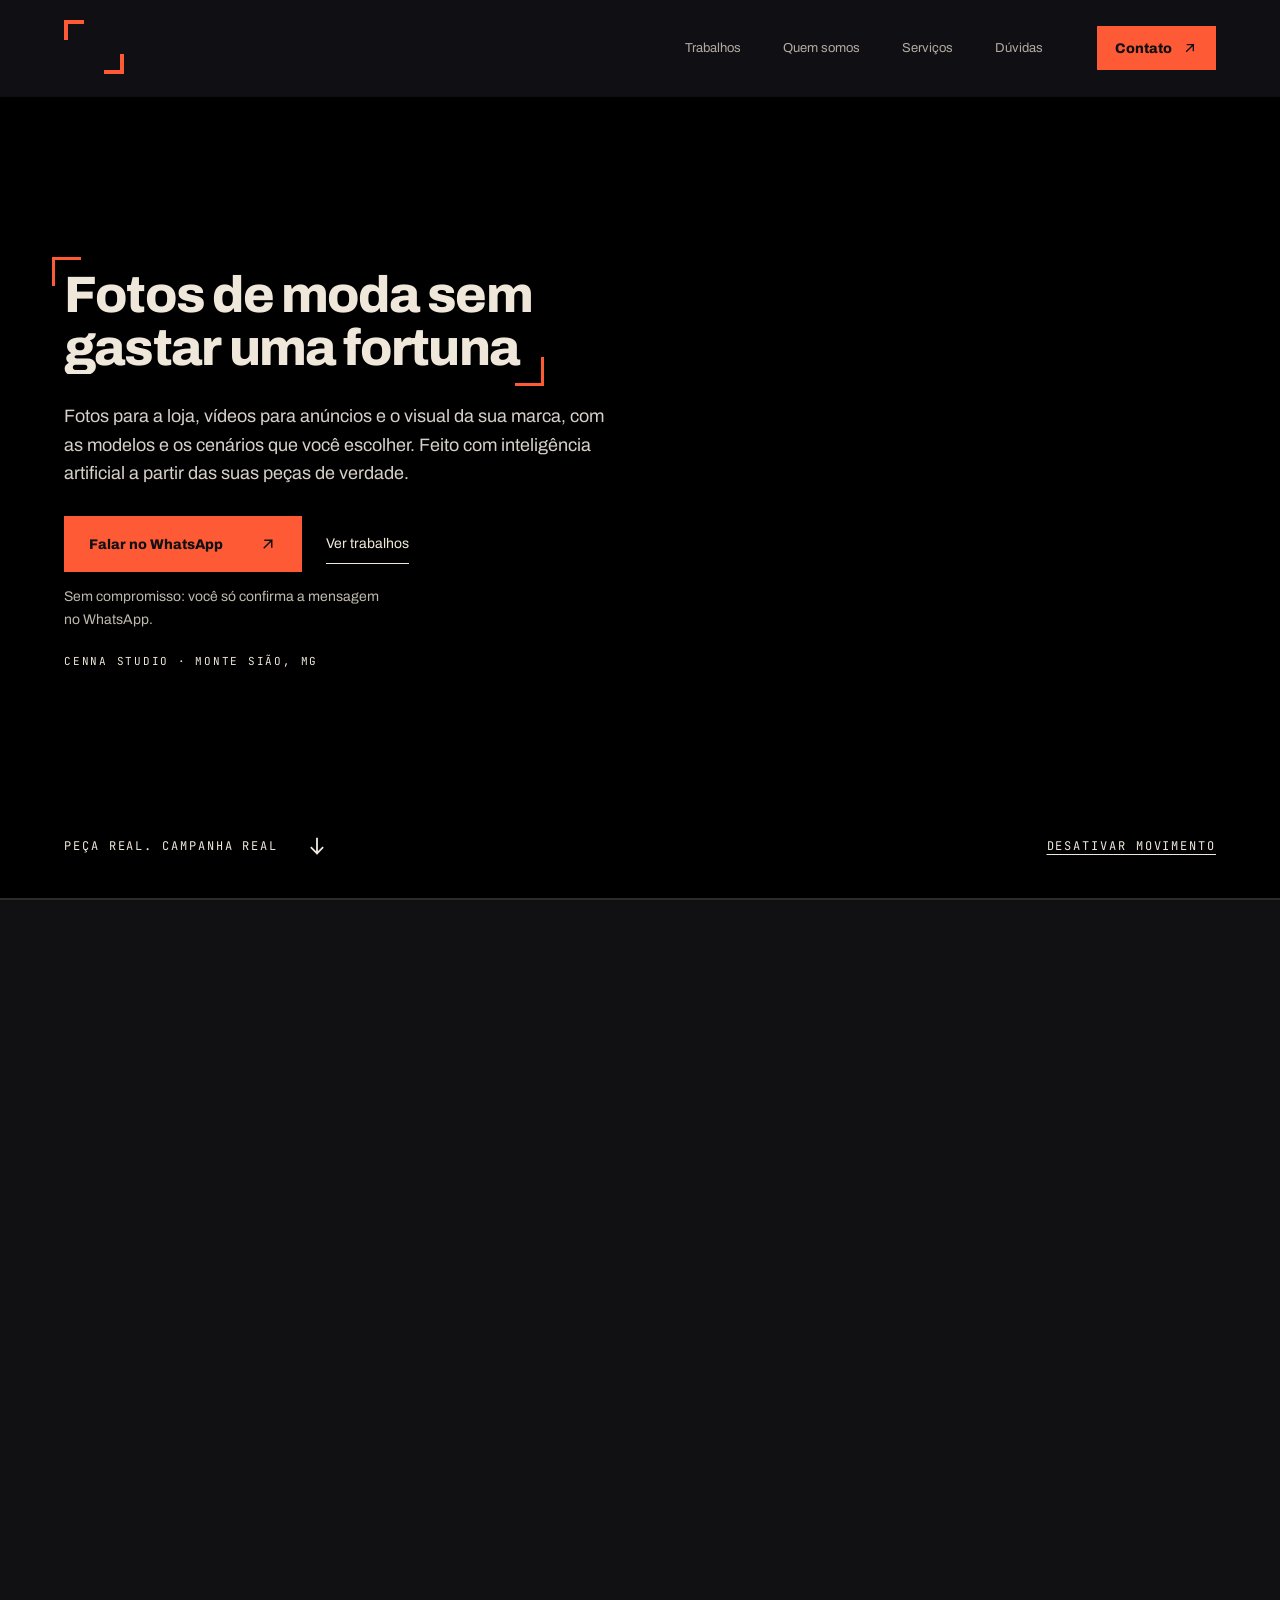
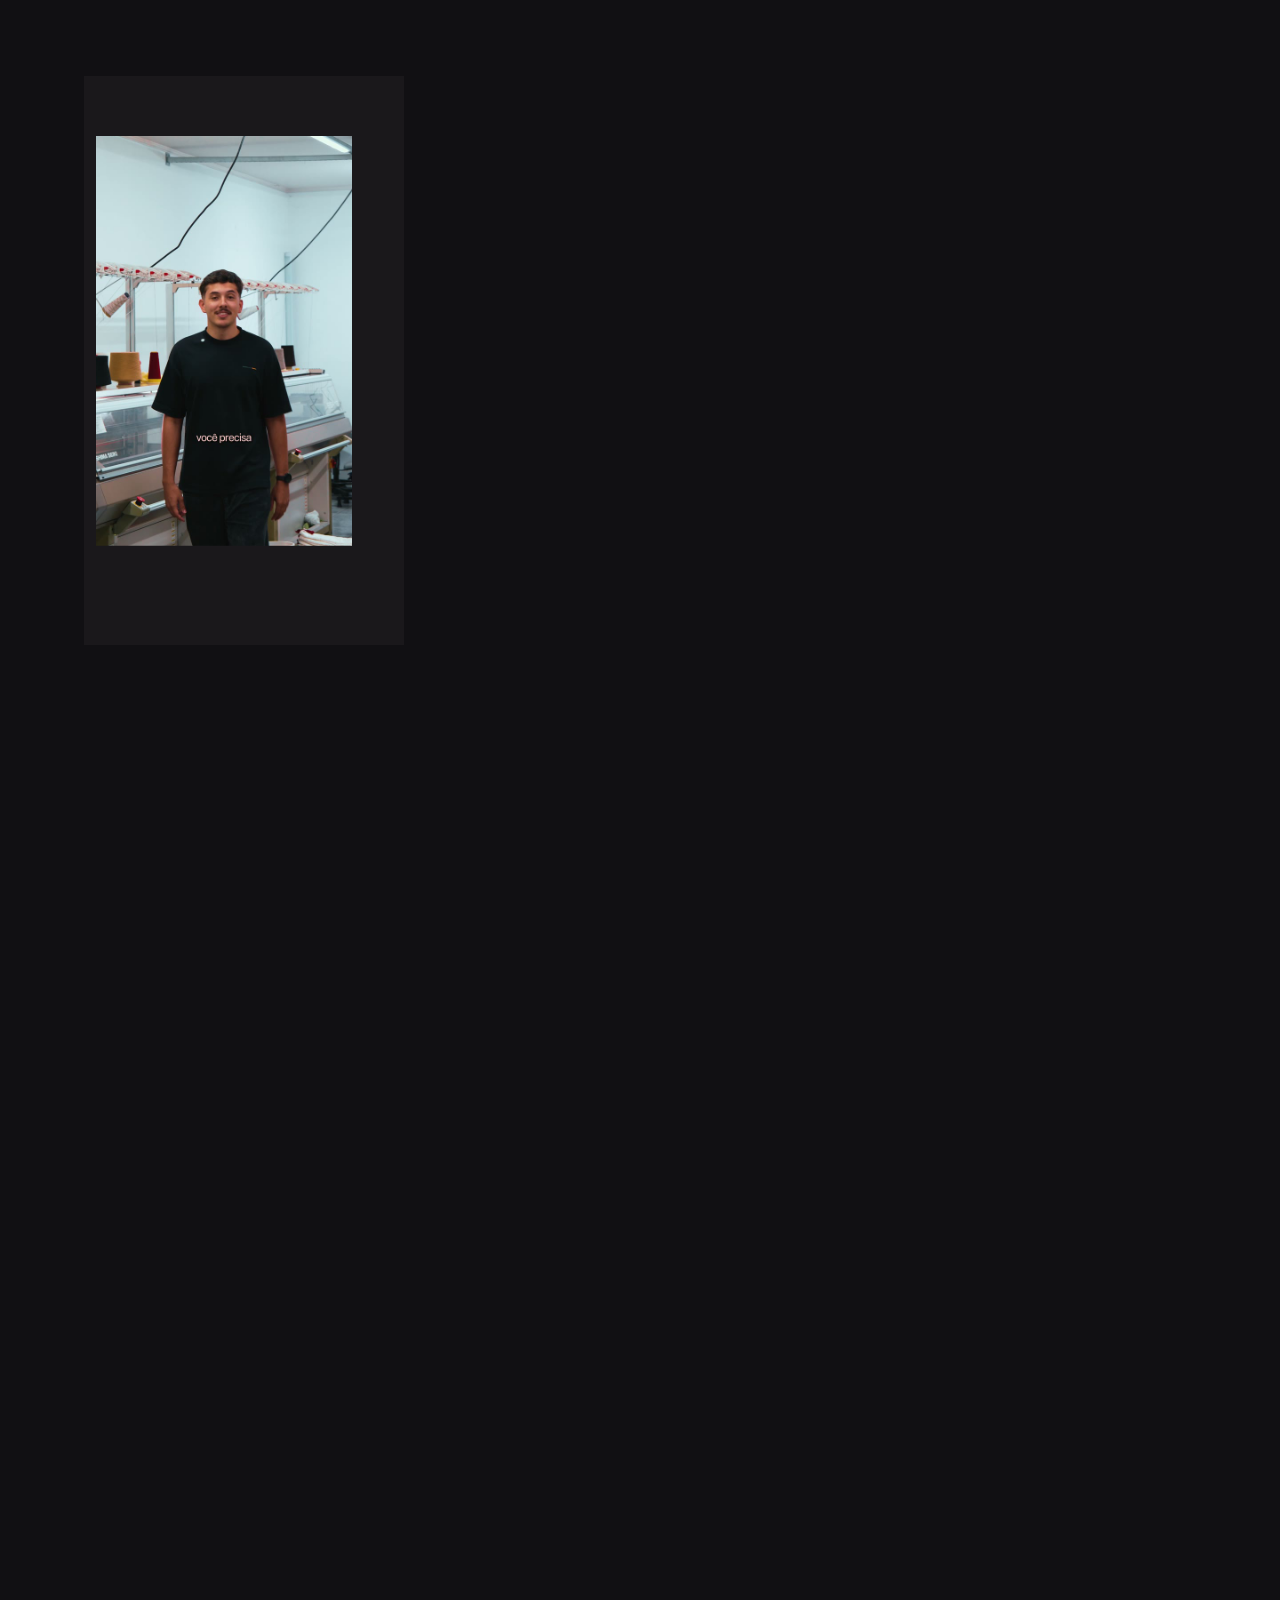
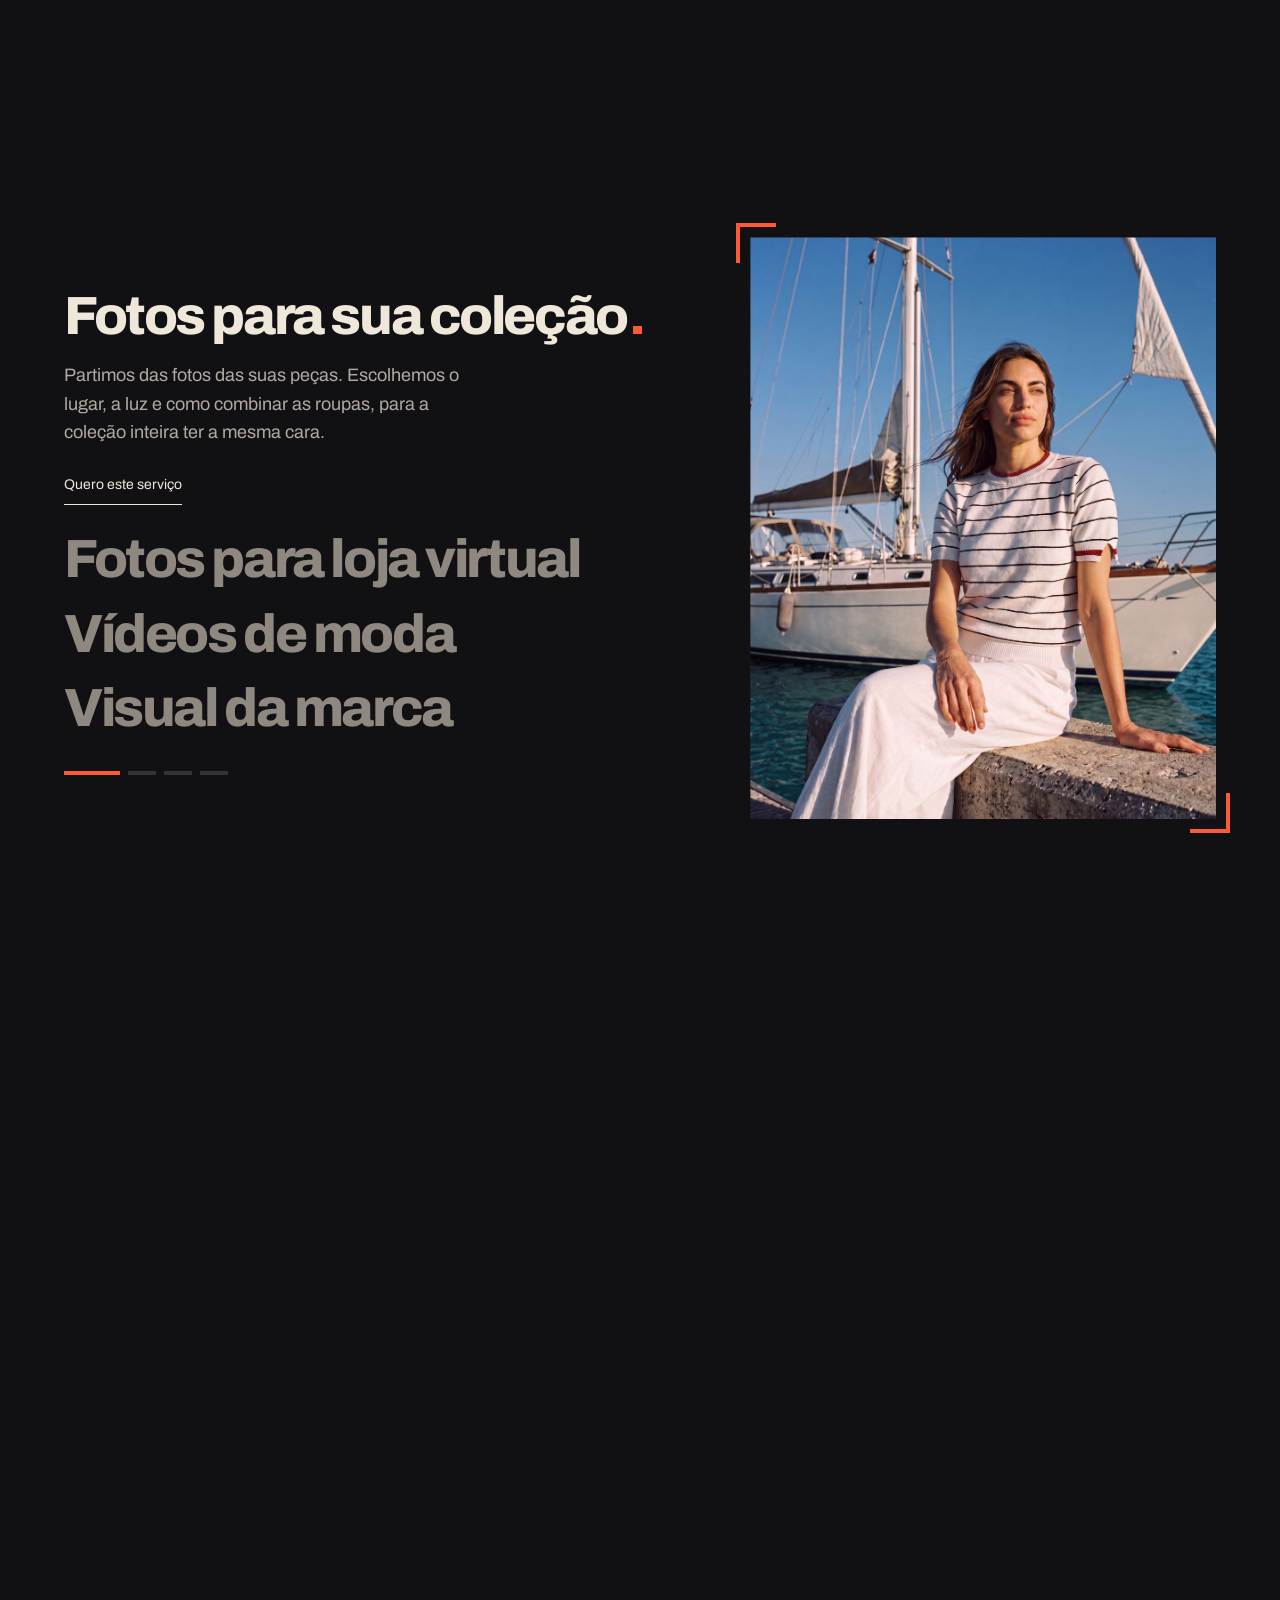
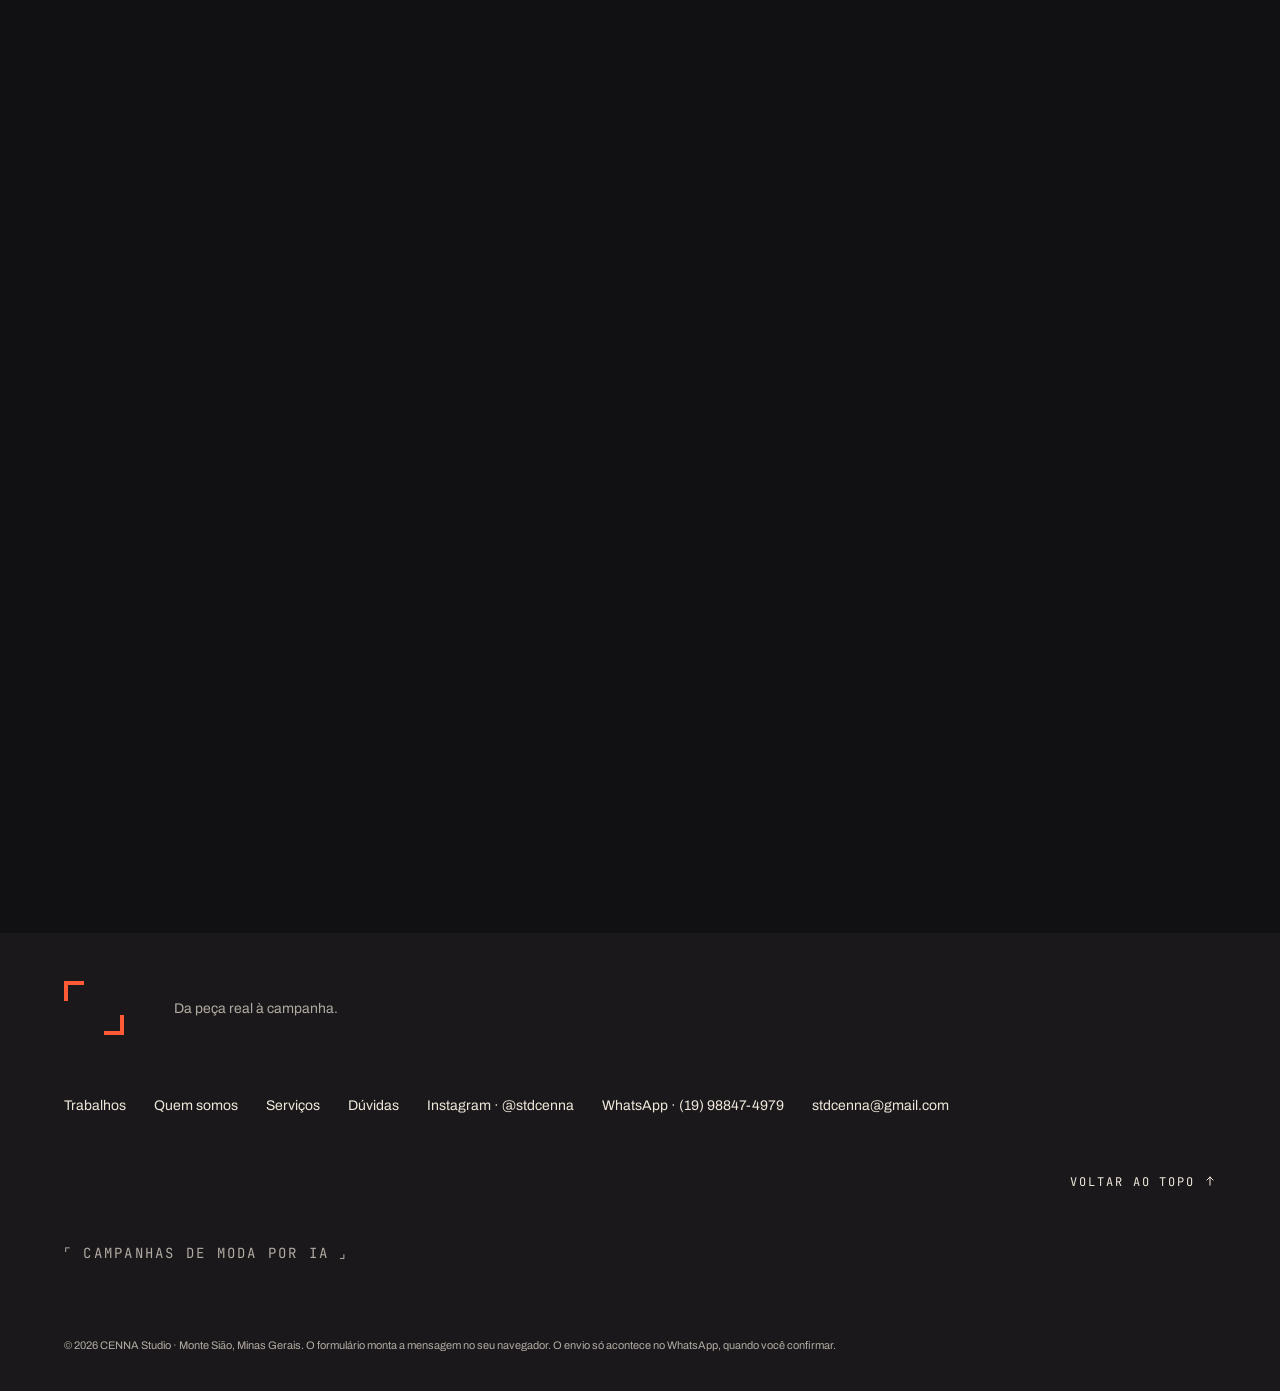
==== commit 47387fd9: "Titulo aparece na hora em conexao lenta Co-Authored-By: Claude Sonnet 5.5 <noreply@anthropic.com>" ====
--- a/index.html
+++ b/index.html
@@ -48,7 +48,7 @@
         "knowsAbout": ["fotografia de moda", "vídeos de moda", "fotos para loja virtual", "tricô", "inteligência artificial"]
       }
     </script>
-    <script type="module" crossorigin src="/assets/index-dvKAcklv.js"></script>
+    <script type="module" crossorigin src="/assets/index-6J-40MPl.js"></script>
     <link rel="stylesheet" crossorigin href="/assets/index-CAdR1R1B.css">
   </head>
   <body>
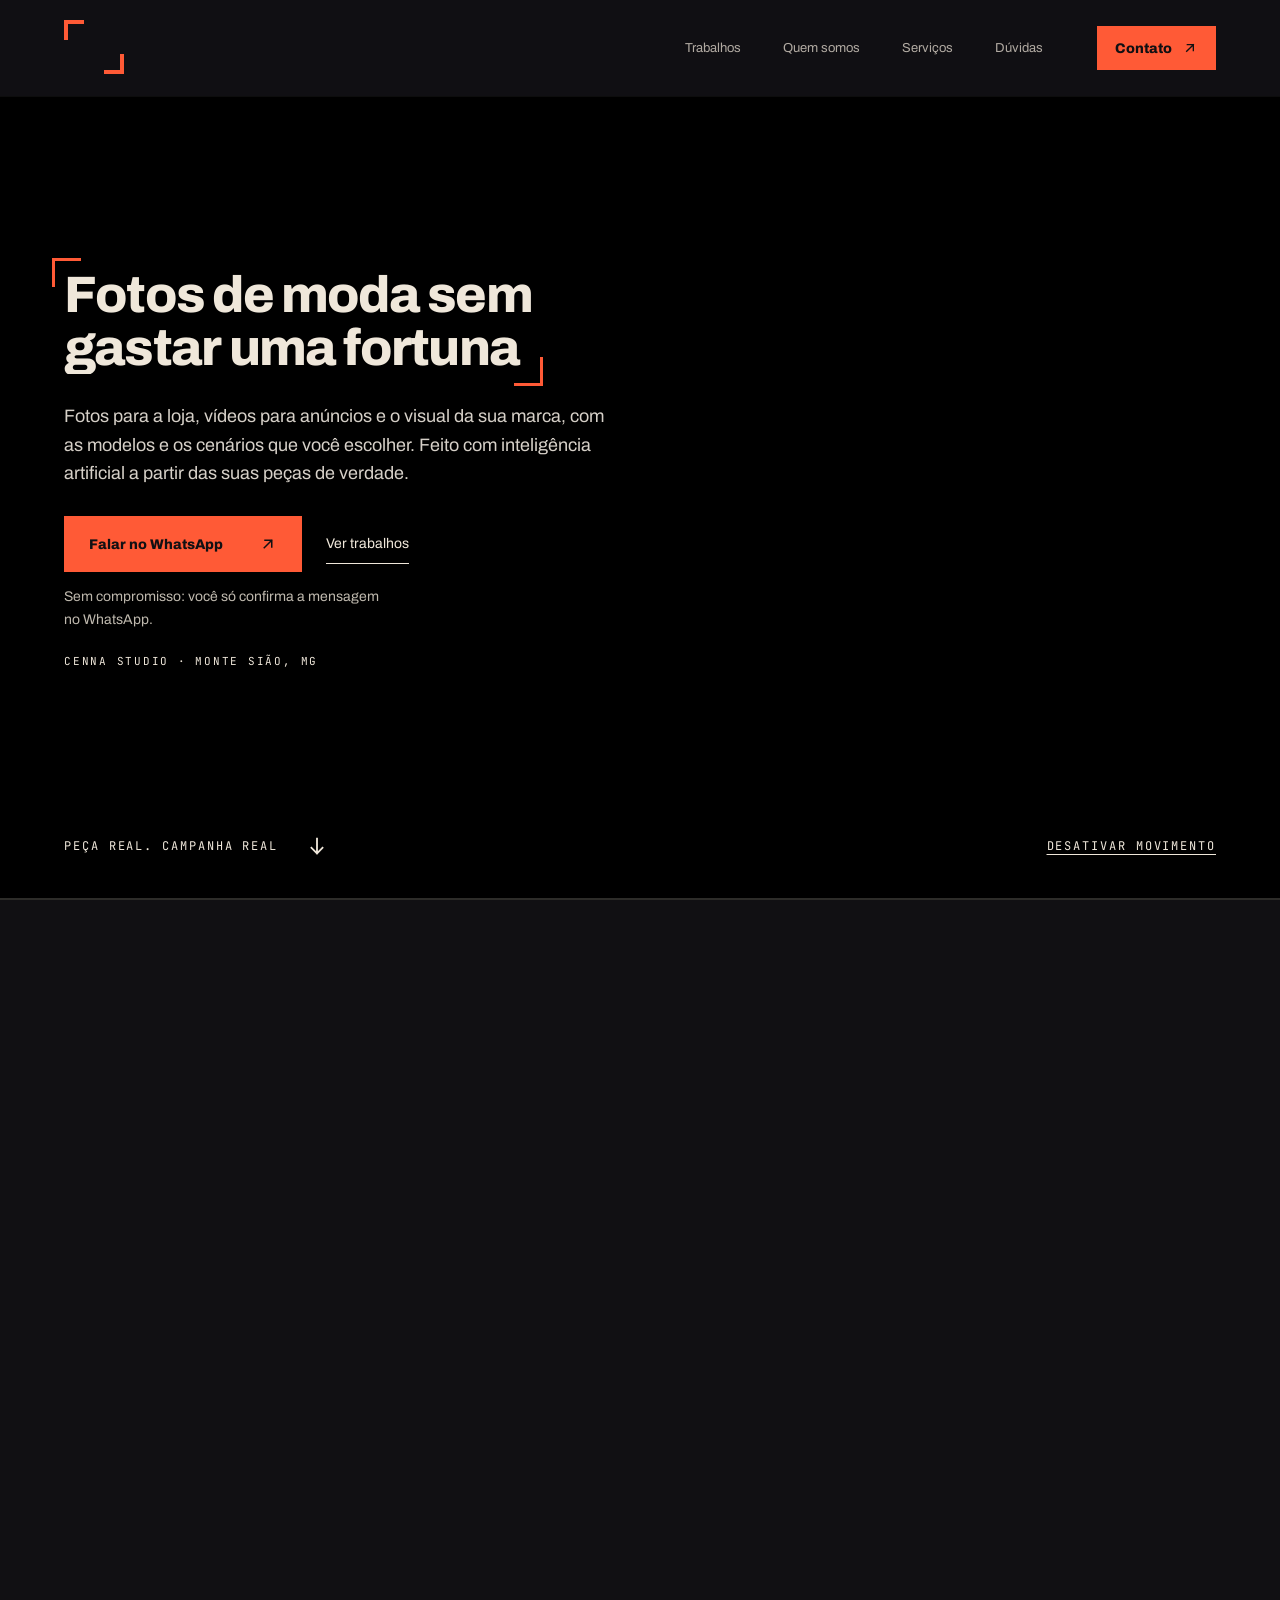
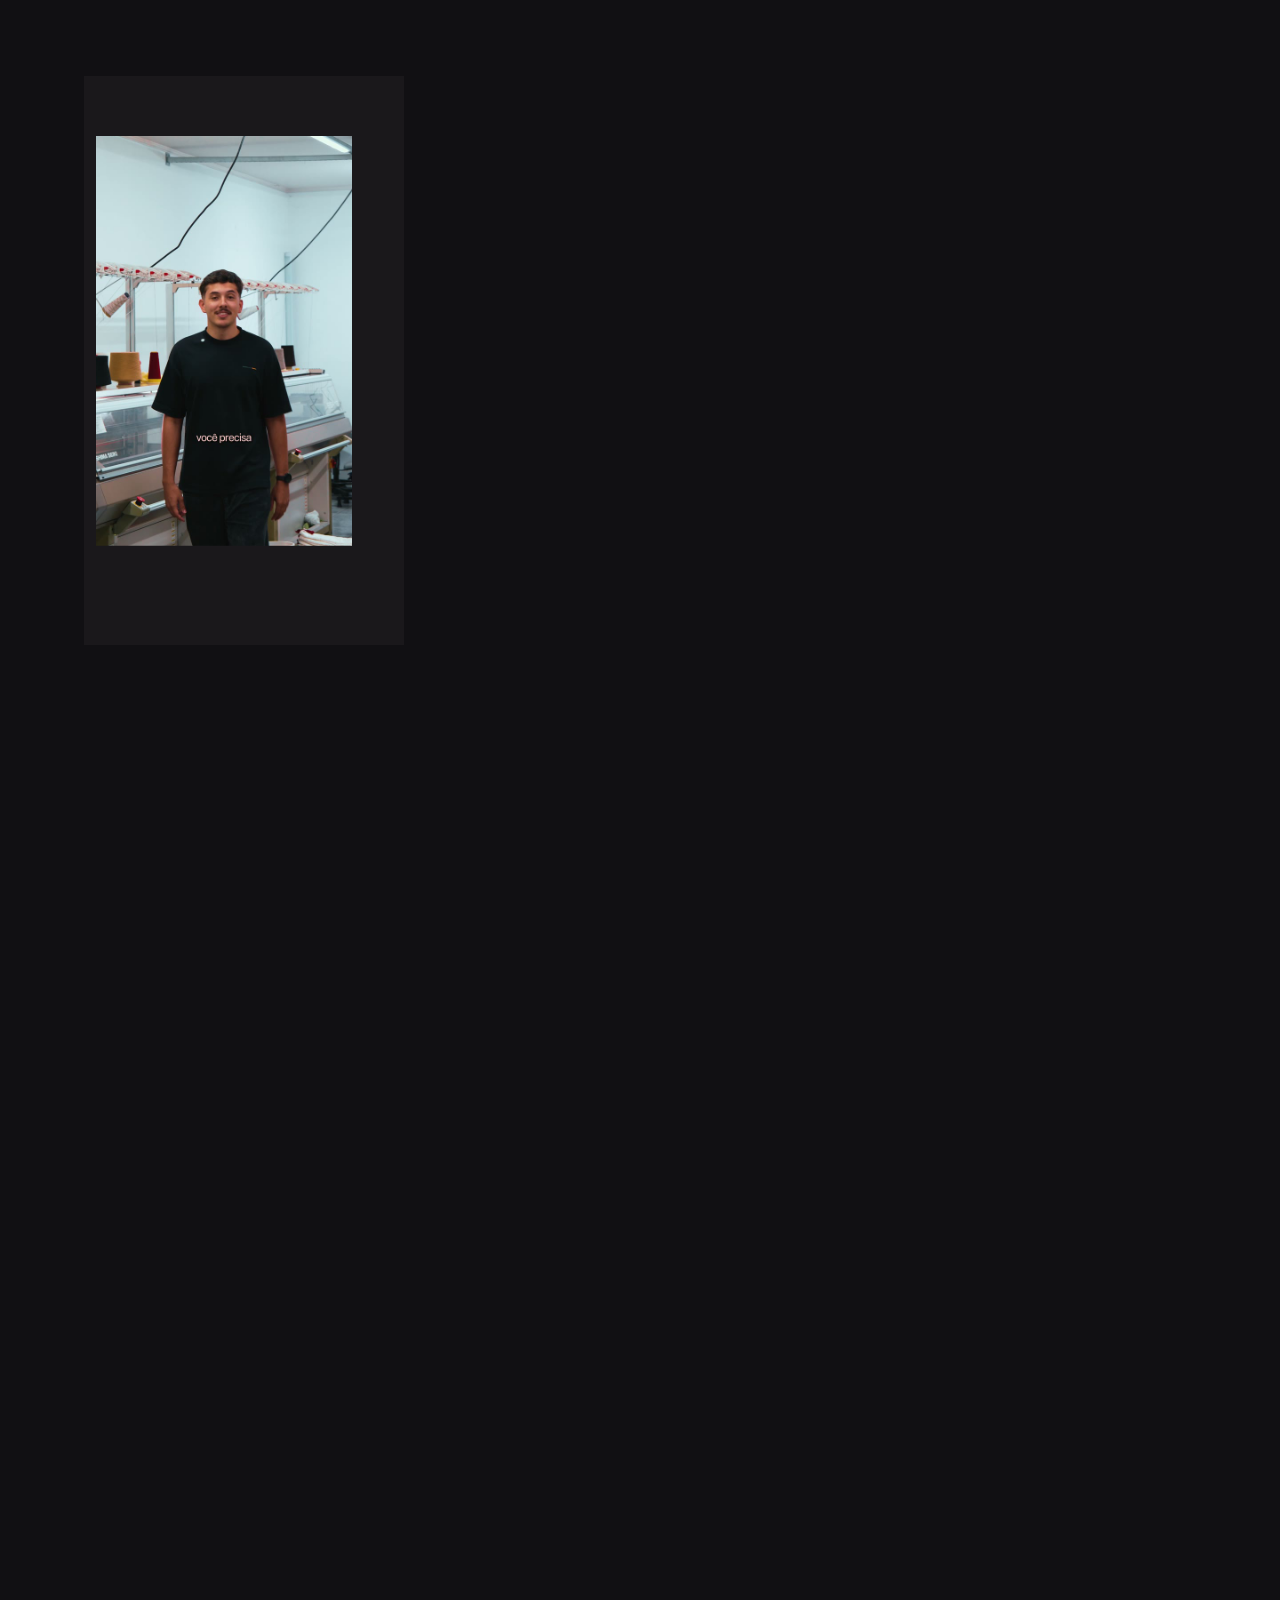
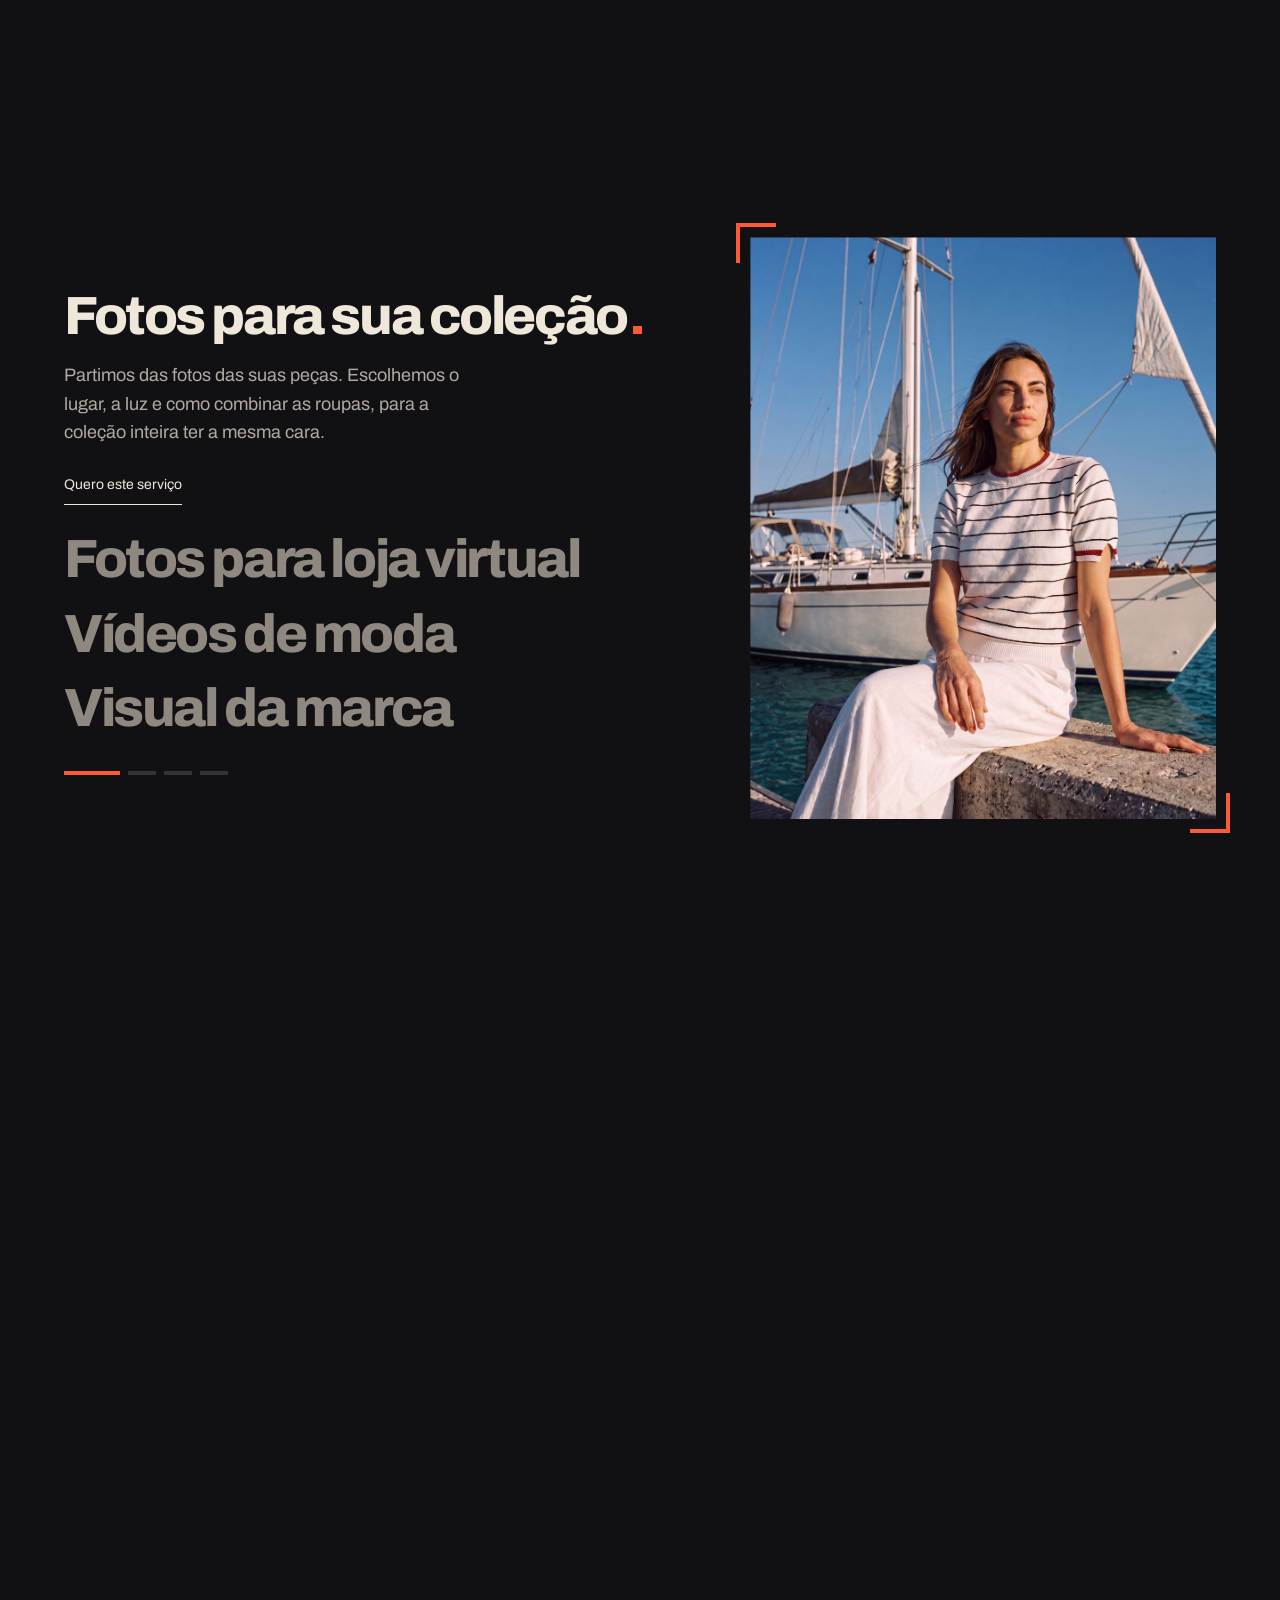
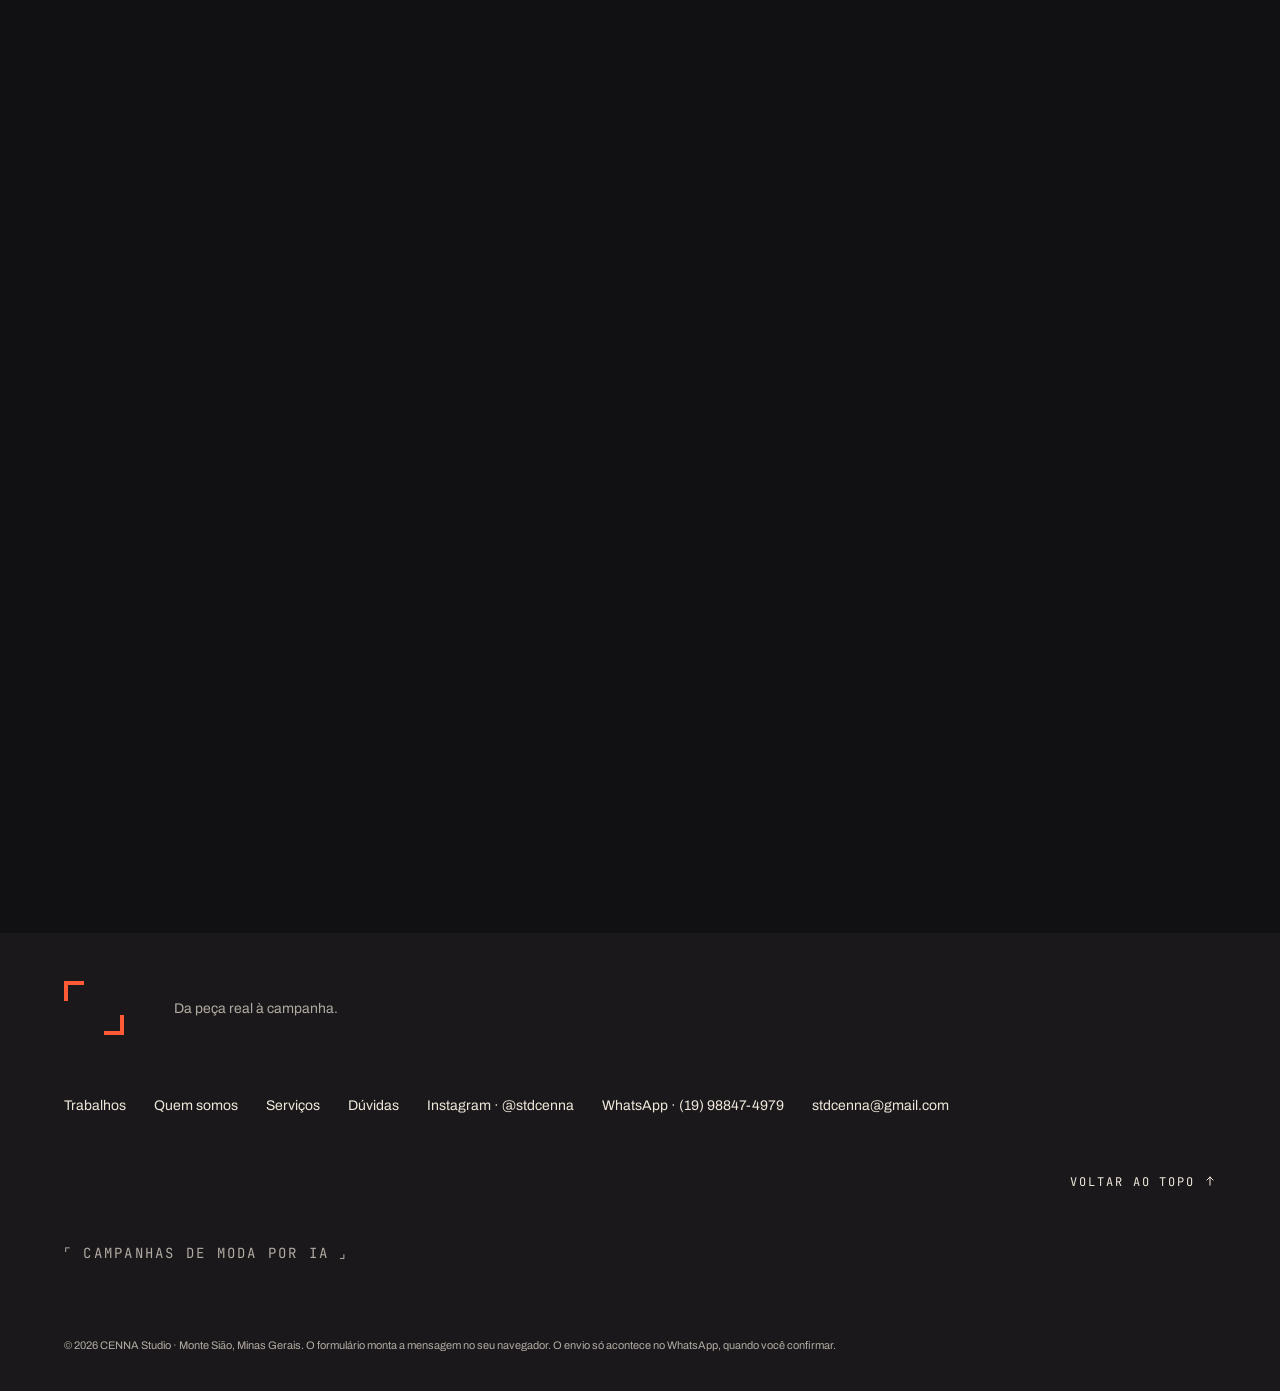
==== commit e1928f87: "Prazo de 3 a 4 dias Co-Authored-By: Claude Sonnet 5.5 <noreply@anthropic.com>" ====
--- a/index.html
+++ b/index.html
@@ -11,7 +11,7 @@
     <title>Fotos de moda com IA para malharias e confecções | CENNA Studio, Monte Sião MG</title>
     <meta
       name="description"
-      content="Fotos e vídeos de moda para a sua coleção, prontos em 2 a 4 dias. A CENNA Studio, de Monte Sião (MG), cria campanhas com inteligência artificial para malharias, confecções e marcas de tricô."
+      content="Fotos e vídeos de moda para a sua coleção, prontos em 3 a 4 dias. A CENNA Studio, de Monte Sião (MG), cria campanhas com inteligência artificial para malharias, confecções e marcas de tricô."
     />
     <meta name="robots" content="index,follow,max-image-preview:large" />
     <link rel="canonical" href="https://matheusilva1204-web.github.io/" />
@@ -48,7 +48,7 @@
         "knowsAbout": ["fotografia de moda", "vídeos de moda", "fotos para loja virtual", "tricô", "inteligência artificial"]
       }
     </script>
-    <script type="module" crossorigin src="/assets/index-6J-40MPl.js"></script>
+    <script type="module" crossorigin src="/assets/index-GLb0Saek.js"></script>
     <link rel="stylesheet" crossorigin href="/assets/index-CAdR1R1B.css">
   </head>
   <body>
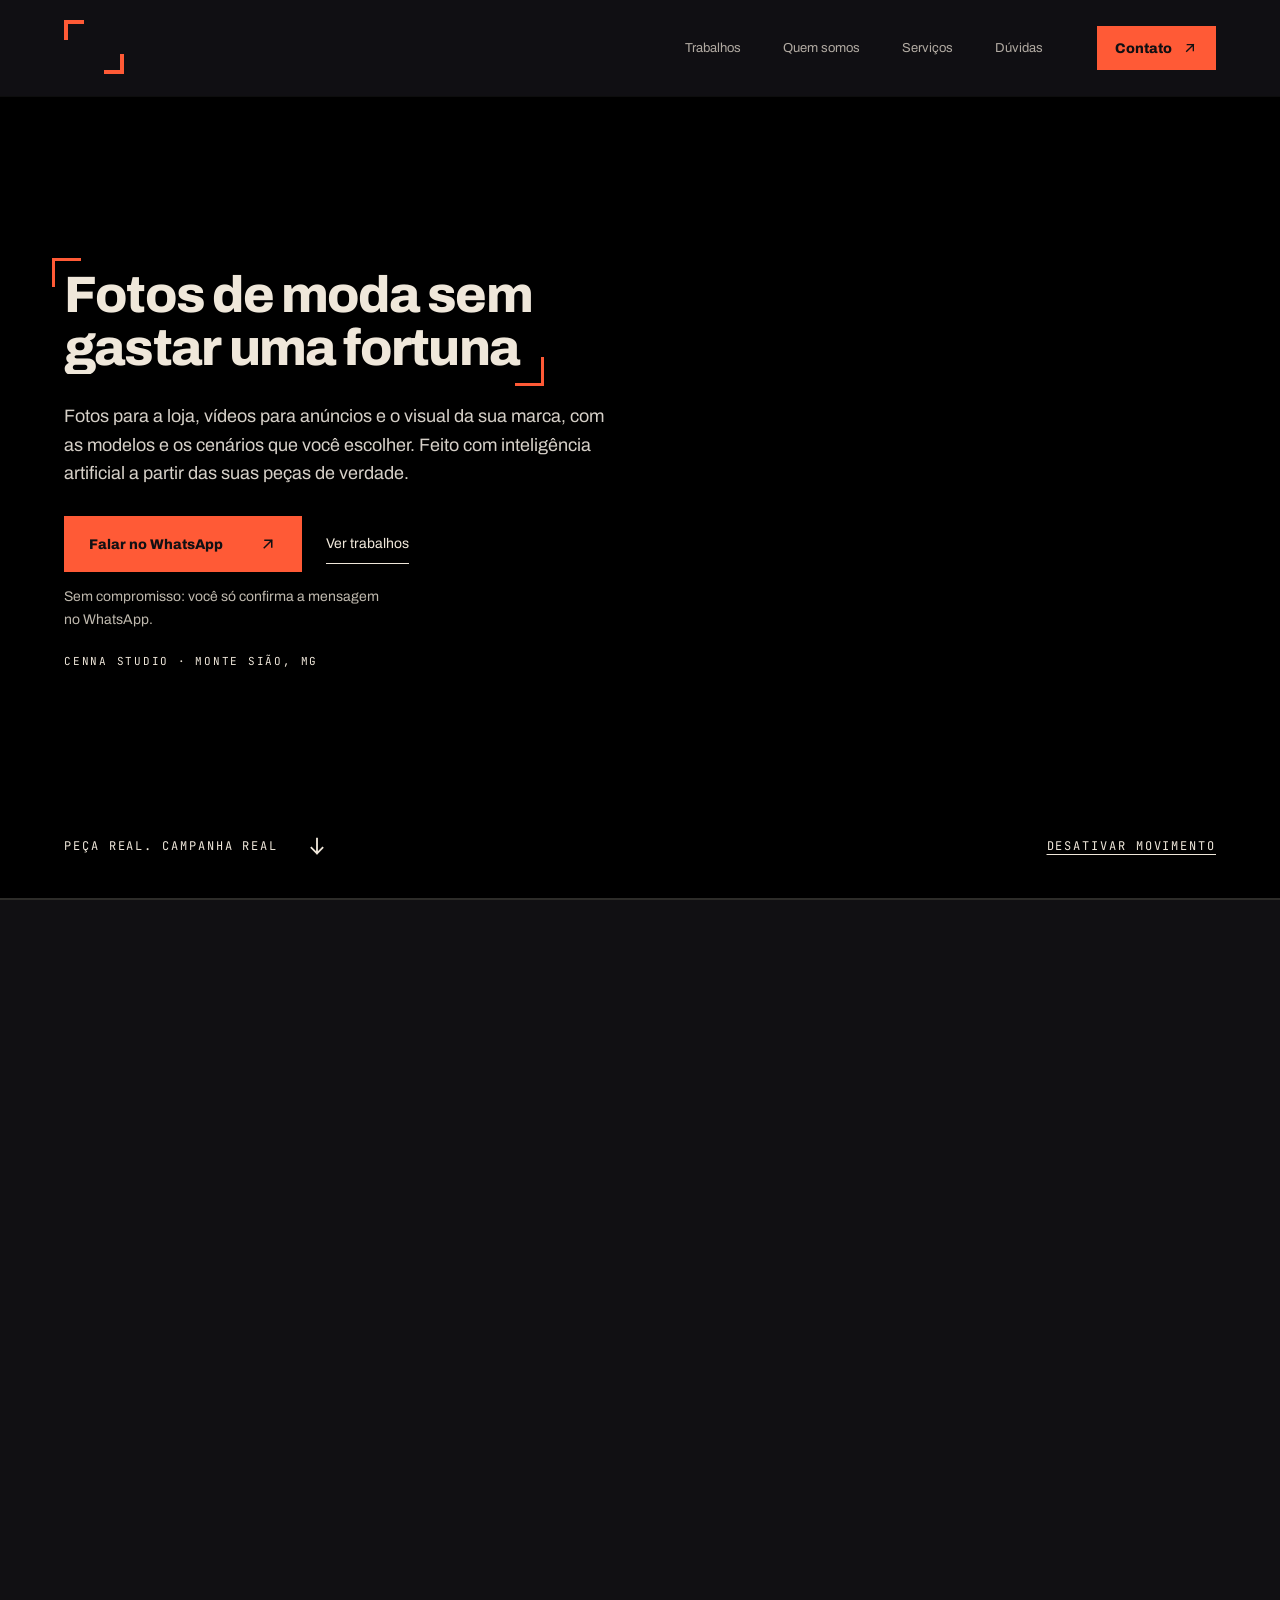
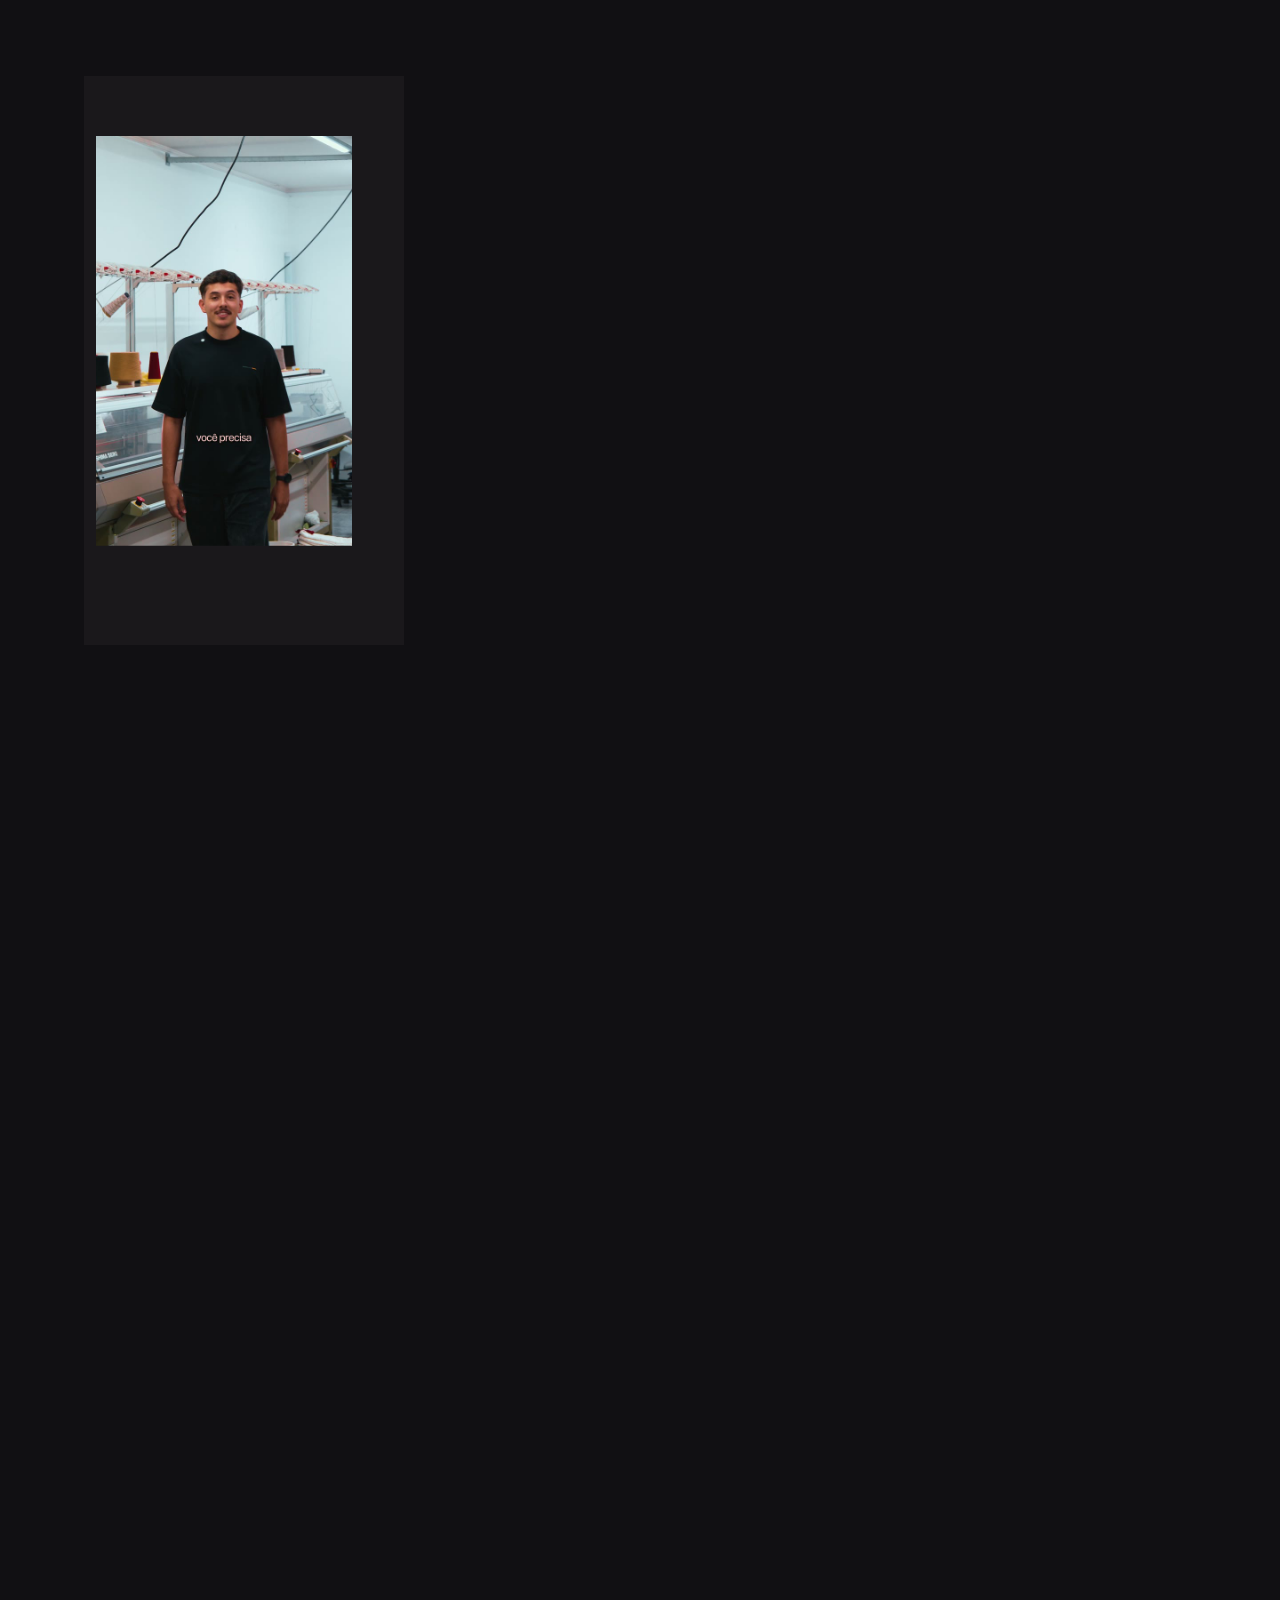
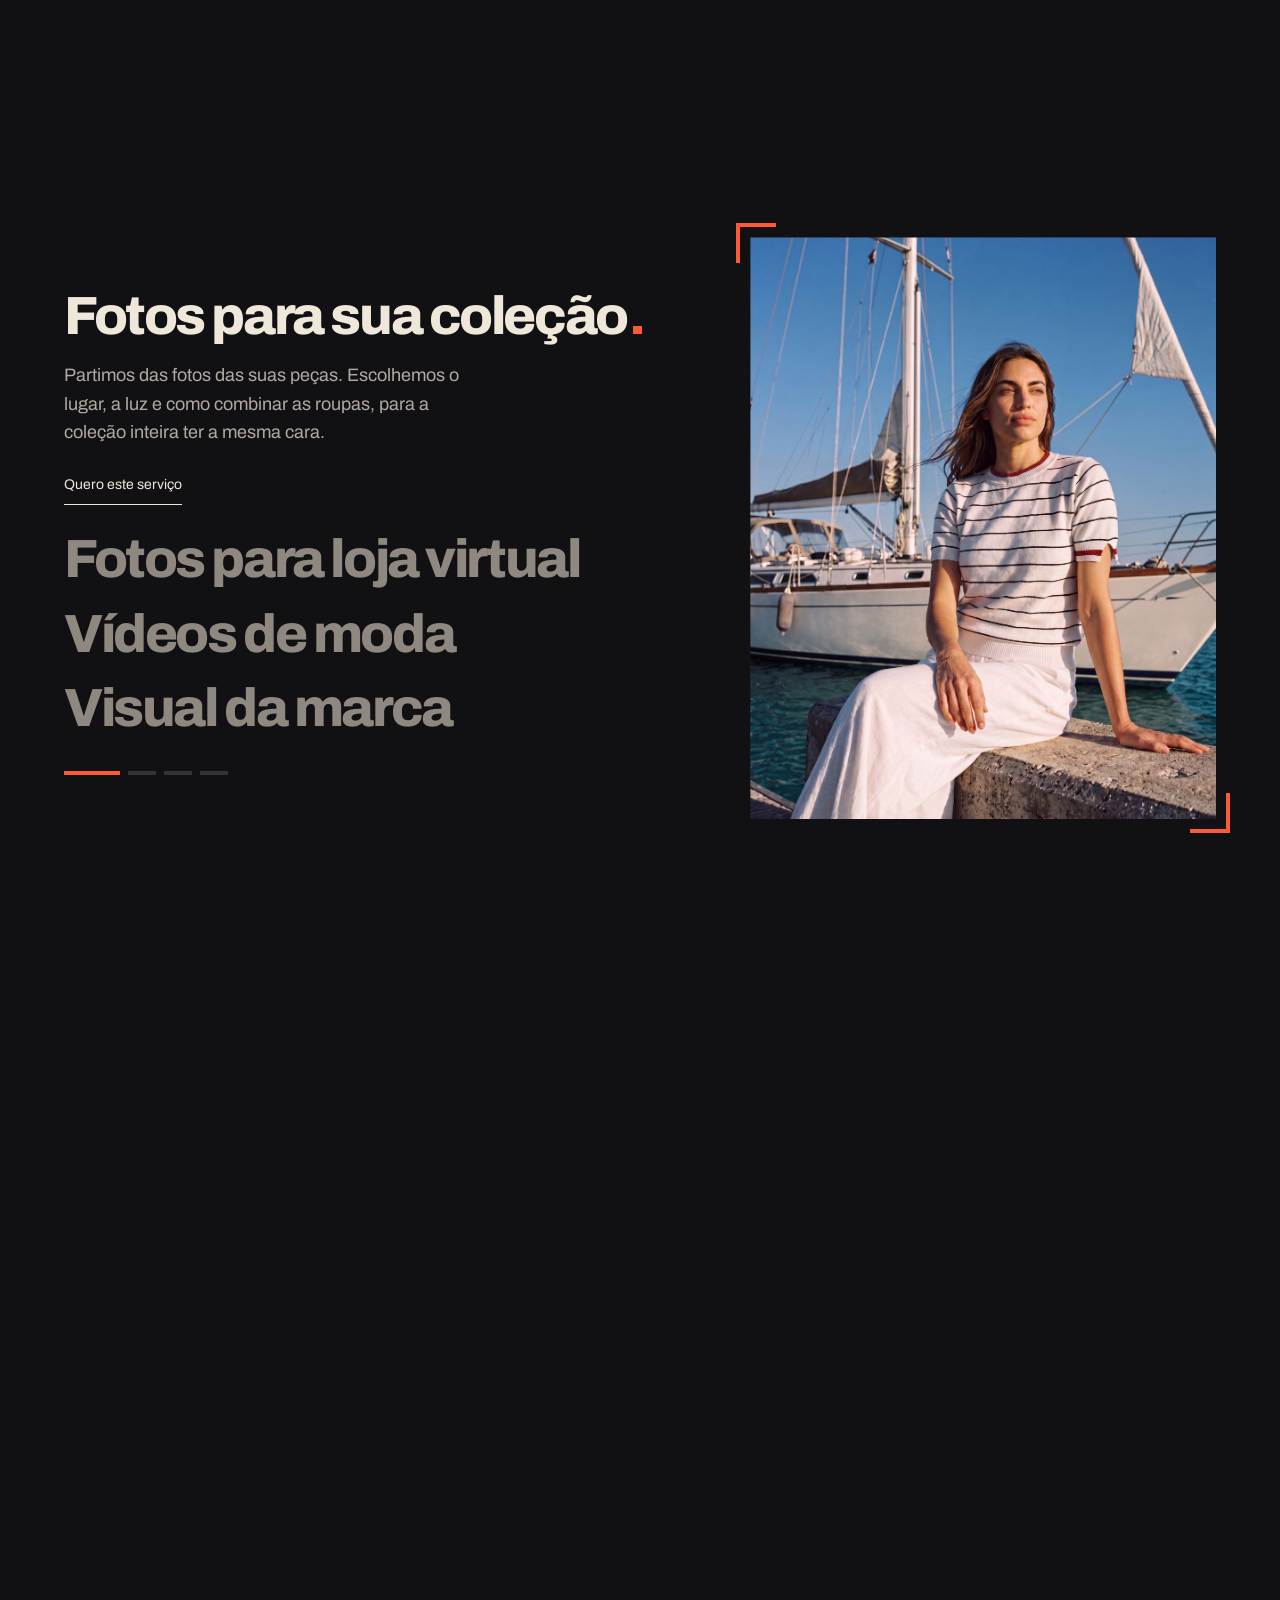
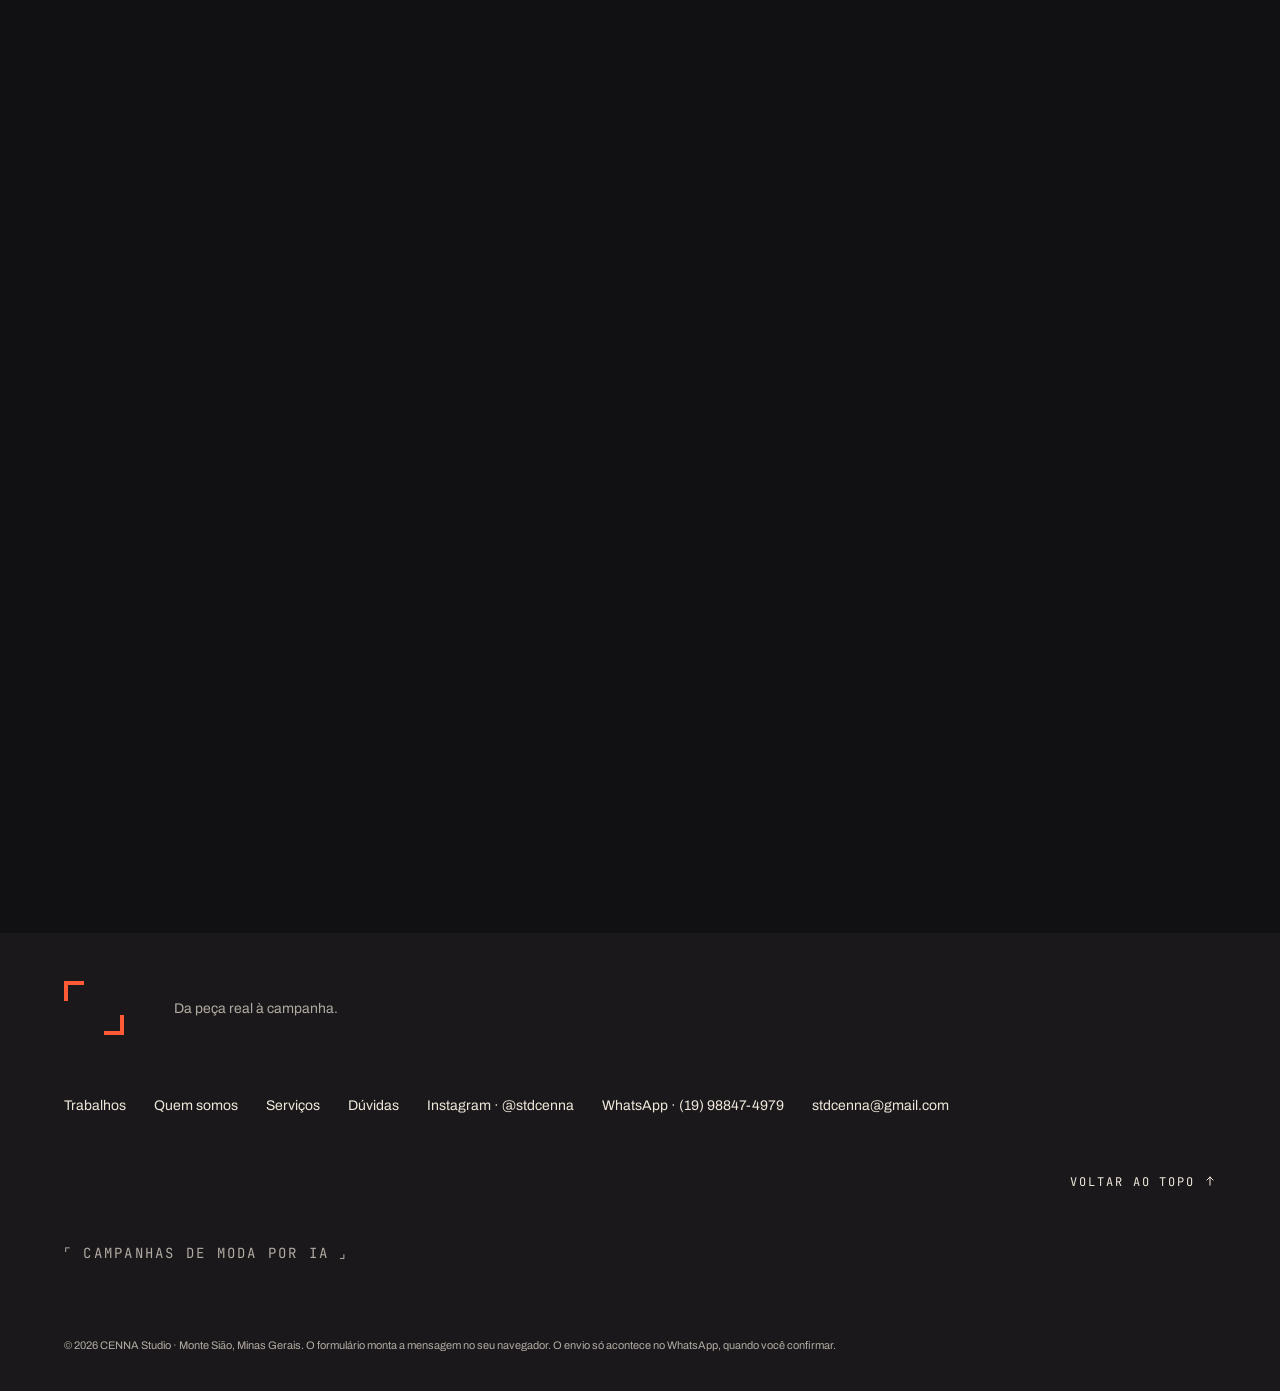
==== commit f401cad7: "Remove a quebra no fim da abertura no celular Co-Authored-By: Claude Sonnet 5.5 <noreply@anthropic.c" ====
--- a/index.html
+++ b/index.html
@@ -48,8 +48,8 @@
         "knowsAbout": ["fotografia de moda", "vídeos de moda", "fotos para loja virtual", "tricô", "inteligência artificial"]
       }
     </script>
-    <script type="module" crossorigin src="/assets/index-GLb0Saek.js"></script>
-    <link rel="stylesheet" crossorigin href="/assets/index-CAdR1R1B.css">
+    <script type="module" crossorigin src="/assets/index-CYnn-638.js"></script>
+    <link rel="stylesheet" crossorigin href="/assets/index-B0nxHZu9.css">
   </head>
   <body>
     <div id="root"></div>
--- a/assets/index-B0nxHZu9.css
+++ b/assets/index-B0nxHZu9.css
@@ -0,0 +1 @@
+html.lenis,html.lenis body{height:auto}.lenis:not(.lenis-autoToggle).lenis-stopped{overflow:clip}.lenis [data-lenis-prevent],.lenis [data-lenis-prevent-wheel],.lenis [data-lenis-prevent-touch],.lenis [data-lenis-prevent-vertical],.lenis [data-lenis-prevent-horizontal]{overscroll-behavior:contain}.lenis.lenis-smooth iframe{pointer-events:none}.lenis.lenis-autoToggle{transition-behavior:allow-discrete;transition-property:overflow;transition-duration:1ms}@font-face{font-family:Archivo;src:url(/fonts/archivo-regular.ttf)format("truetype");font-weight:400;font-display:swap}@font-face{font-family:Archivo;src:url(/fonts/archivo-extrabold.ttf)format("truetype");font-weight:700 900;font-display:swap}@font-face{font-family:JetBrains Mono;src:url(/fonts/jetbrains-mono.ttf)format("truetype");font-weight:400;font-display:swap}:root{color:#efe7da;--lightningcss-light: ;--lightningcss-dark:initial;color-scheme:dark;font-synthesis:none;--coal:#111013;--sand:#efe7da;--coral:#ff5a36;--muted:#b1aaa2;--line:#ffffff26;--panel:#1a181b;--space:max(clamp(24px, 5vw, 88px), calc((100vw - 1240px) / 2));--header-h:84px;background:#111013;font-family:Archivo,Arial,sans-serif;font-weight:400}*{box-sizing:border-box}html{scroll-padding-top:calc(var(--header-h) + 8px)}body{min-width:320px;margin:0}button,input,select,textarea{font:inherit}button,a,input,textarea,select{-webkit-tap-highlight-color:transparent}button,a{touch-action:manipulation}button{cursor:pointer}a{color:inherit;text-decoration:none}img,video{max-width:100%;display:block}h1,h2,h3,h4,p,figure{margin:0}h1,h2,h3,h4{font-weight:800}p{text-wrap:pretty;line-height:1.6}h1,h2,h3{text-wrap:balance}button{color:inherit}::selection{background:var(--coral);color:var(--coal)}:focus-visible{outline:2px solid var(--coral);outline-offset:6px}button:disabled{cursor:not-allowed}em{color:var(--coral);font-style:normal}.mono{letter-spacing:.16em;text-transform:uppercase;font-family:JetBrains Mono,monospace;font-size:12px;line-height:1.6}.skip-link{z-index:100;background:var(--sand);color:var(--coal);padding:16px;position:fixed;top:10px;left:20px;transform:translateY(-150%)}.skip-link:focus{transform:none}.button{background:var(--coral);border:1px solid var(--coral);min-height:56px;color:var(--coal);justify-content:space-between;align-items:center;gap:36px;padding:18px 24px;font-size:14px;font-weight:800;transition:background .2s;display:inline-flex}.button:hover{background:#ffd9ce}.button span{font-size:22px;line-height:1}.text-link{background:0 0;border:0;border-bottom:1px solid;justify-content:space-between;align-items:center;gap:28px;padding:12px 0;font-size:14px;display:inline-flex}.section-pad{padding:112px var(--space)}@media (prefers-reduced-motion:reduce){html{scroll-behavior:auto}*,:before,:after{transition:none!important;animation:none!important}}@media (max-width:700px){:root{--header-h:72px}.section-pad{padding:72px var(--space)}}.site-header{height:var(--header-h);padding:0 var(--space);background:var(--coal);z-index:10;justify-content:space-between;align-items:center;display:flex;position:sticky;top:0}.brand-lockup{align-items:center;gap:16px;display:inline-flex}.brand-frame{--frame-arm:26px;--frame-stroke:3px;--frame-offset:-16px;position:relative}.brand-frame:before,.brand-frame:after{content:"";width:var(--frame-arm);height:var(--frame-arm);border:0 solid var(--coral);pointer-events:none;position:absolute}.brand-frame:before{top:var(--frame-offset);left:var(--frame-offset);border-top-width:var(--frame-stroke);border-left-width:var(--frame-stroke)}.brand-frame:after{bottom:var(--frame-offset);right:var(--frame-offset);border-right-width:var(--frame-stroke);border-bottom-width:var(--frame-stroke)}.studio h2.brand-frame{align-self:start}.footer-signature.brand-frame{--frame-arm:12px;--frame-stroke:2px;--frame-offset:-10px}.navigation{align-items:center;gap:42px;font-size:13px;display:flex}.navigation a{padding:14px 0}.navigation a:hover{color:var(--coral)}.nav-contact{border-bottom:1px solid var(--coral);gap:48px;margin-left:35px;display:flex}.nav-contact .arrow{color:var(--coral);font-size:20px}.hero-scroll{height:380vh;min-height:950px}.hero-stage{height:calc(100svh - var(--header-h));min-height:600px;max-height:1100px;top:var(--header-h);isolation:isolate;position:sticky;overflow:hidden}.hero-visual{z-index:-3;position:absolute;top:0;bottom:0;left:0;right:0}.hero-visual img,.hero-visual video{object-fit:cover;object-position:65% center;width:100%;height:100%}.hero-visual video{position:absolute;top:0;bottom:0;left:0;right:0}.hero-shade{z-index:-2;pointer-events:none;background:linear-gradient(90deg,#000c 0%,#000000b3 14%,#00000094 26%,#00000052 38%,#00000021 48%,#0000 60% 100%),linear-gradient(#0000 82%,#00000038);position:absolute;top:0;bottom:0;left:0;right:0}.hero-copy{padding:clamp(55px, 8vh, 100px) var(--space) 130px;max-width:850px}.hero-intro{color:#d2cbc2;margin-bottom:30px}.hero-copy h1{letter-spacing:-.035em;width:fit-content;max-width:100%;font-size:max(40px,min(4vw,72px));line-height:1.02}.hero-description{color:#d6d0c8;max-width:470px;margin:28px 0;font-size:18px}.hero-actions{flex-wrap:wrap;align-items:center;gap:12px 24px;display:flex}.hero-origin{color:var(--sand);margin-top:22px;font-size:13px}.footer-links{flex-wrap:wrap;flex-basis:100%;gap:12px 28px;display:flex}.footer-links a{overflow-wrap:anywhere;padding:10px 0;font-size:14px}.footer-links a:hover{color:var(--coral)}.hero-bottom{bottom:32px;left:var(--space);right:var(--space);justify-content:space-between;align-items:center;display:flex;position:absolute}.scroll-cue{align-items:center;gap:28px;display:flex}.scroll-cue .arrow{font-size:22px}.motion-toggle{color:var(--sand);text-underline-offset:4px;background:0 0;border:none;padding:12px 0;text-decoration:underline}.film-progress{background:#efe7da30;height:2px;position:absolute;bottom:0;left:0;right:0}.film-progress span{background:var(--coral);transform-origin:0;width:100%;height:100%;display:block;transform:scaleX(0)}.reduced-motion .hero-scroll{height:auto;min-height:0}.reduced-motion .hero-stage{position:relative;top:auto}.reduced-motion .film-progress{display:none}.section-heading{grid-template-columns:2fr 1fr;align-items:end;gap:35px;margin-bottom:56px;display:grid}.section-heading h2{letter-spacing:-.045em;font-size:max(36px,min(4.2vw,64px));line-height:1.06}.section-heading>p:last-child{color:var(--muted);max-width:34ch;font-size:16px}.image-button{background:var(--coal);text-align:left;border:0;width:100%;padding:0;display:block;position:relative;overflow:hidden}.image-action{background:var(--sand);color:var(--coal);padding:14px 18px;font-size:14px;font-weight:800;transition:background .2s,color .2s;position:absolute;bottom:22px;right:22px}.image-button:hover .image-action{background:var(--coral)}.campaign figcaption{gap:6px;padding-top:20px;display:grid}.campaign h3{letter-spacing:-.025em;font-size:20px}.campaign figcaption span{color:var(--muted);font-size:14px}.studio{background:var(--sand);color:var(--coal)}.studio-statement{grid-template-columns:1.45fr 1fr;gap:9vw;margin-top:0;display:grid}.studio h2{letter-spacing:-.045em;font-size:max(36px,min(4.2vw,64px));line-height:1.09}.studio h2 span{color:#a72b13}.studio-statement p{color:#4a443f;max-width:490px;margin-bottom:22px;font-size:16px}.studio .text-link{margin-top:15px}.services{grid-template-columns:1fr 1.4fr;gap:9vw;display:grid}.services h2{letter-spacing:-.045em;margin-top:36px;font-size:max(38px,min(4vw,60px));line-height:1.08}.service-content h4{margin-bottom:12px;font-size:15px;font-weight:800}.service-content p{color:var(--muted);font-size:15px}.service-content .text-link{margin-top:18px;font-size:13px}.site-footer{padding:48px var(--space) 40px;background:var(--panel);flex-wrap:wrap;align-items:center;gap:50px;display:flex}.site-footer p{color:var(--muted);font-size:14px}.site-footer>a:last-of-type{margin-left:auto}.site-footer small{color:var(--muted);width:100%;padding-top:25px;font-size:11px}.gallery-dialog{overscroll-behavior:contain;background:var(--coal);width:min(1150px,94vw);max-height:92svh;color:var(--sand);border:0;padding:32px}.gallery-dialog::backdrop{background:#000c}.gallery-header{justify-content:space-between;align-items:center;gap:20px;display:flex}.gallery-header h2{font-size:26px}.gallery-header button{background:var(--panel);border:0;padding:14px 18px}.gallery-dialog>p{color:var(--muted);margin:18px 0 28px;font-size:12px}.gallery-images{flex-wrap:wrap;justify-content:center;gap:20px;display:flex}.gallery-images img{object-fit:contain;width:auto;max-width:100%;max-height:72svh}.gallery-images>figure{width:100%;margin:0}.gallery-images img,.gallery-images video{max-width:100%;max-height:72svh;margin-inline-start:auto;margin-inline-end:auto}.gallery-images video{background:#000;width:100%}.gallery-images figcaption{max-width:65ch;color:var(--muted);margin:12px auto 20px;font-size:14px;line-height:1.5}.portfolio-grid{grid-template-columns:repeat(12,minmax(0,1fr));align-items:start;gap:88px 24px;display:grid}.campaign:nth-child(6n+1){grid-column:1/8}.campaign:nth-child(6n+2){grid-column:9/13;margin-top:180px}.campaign:nth-child(6n+3){grid-column:1/6}.campaign:nth-child(6n+4){grid-column:7/13;margin-top:120px}.campaign:nth-child(6n+5){grid-column:3/9}.campaign:nth-child(6n+6){grid-column:9/13;margin-top:80px}.image-frame{aspect-ratio:3/4;background:#1a181b;display:block;overflow:hidden}.image-frame img{object-fit:cover;width:100%;height:100%}.image-button:hover .image-frame img{filter:brightness(1.06)}.cap{font-size:15px;font-weight:800;display:block}.about-lead{grid-template-columns:1.2fr 1fr;align-items:center;gap:8vw;margin:60px 0 100px;display:grid}.about-lead h1{letter-spacing:-.035em;font-size:max(36px,min(4.6vw,72px));line-height:1.06}.about-lead p{max-width:42ch;color:var(--muted);margin-top:32px;font-size:20px}.about-lead img{width:100%;height:auto}.about-story{grid-template-columns:1fr 1.2fr;gap:64px 8vw;display:grid}.about-story h2{font-size:max(28px,min(3vw,44px));line-height:1.12}.about-story p{max-width:65ch;color:var(--muted);margin-bottom:24px;font-size:18px}@media (max-width:1000px){.portfolio-grid{grid-template-columns:repeat(2,minmax(0,1fr));gap:56px 24px}.portfolio-grid .campaign{grid-column:auto;margin-top:0}.portfolio-grid .campaign:nth-child(2n){margin-top:72px}.navigation{gap:24px}.nav-contact{gap:20px;margin-left:5px}.section-heading{grid-template-columns:1fr}.campaign figcaption{display:block}.campaign figcaption .mono{margin-top:8px;display:block}.studio-statement{gap:40px}.services{gap:45px}.hero-copy h1{font-size:max(38px,min(6.4vw,60px))}}@media (max-width:700px){.brand-lockup{gap:8px}.brand-frame{--frame-arm:18px;--frame-stroke:2px;--frame-offset:-10px}.menu-toggle{background:0 0;border:0;padding:16px 0;font-size:14px;display:block}.navigation{background:var(--coal);padding:20px var(--space) 32px;border-bottom:1px solid var(--line);flex-direction:column;align-items:stretch;gap:5px;display:none;position:absolute;top:84px;left:0;right:0}.navigation.is-open{display:flex}.nav-contact{margin-left:0}.hero-scroll{height:140svh;min-height:850px}.hero-stage{height:100svh;min-height:680px;max-height:950px}.hero-visual{top:0;bottom:0;left:0;right:0}.hero-visual img,.hero-visual video{object-position:70% center}.hero-shade{background:linear-gradient(90deg,#000000e8 0%,#000000b8 48%,#00000059 100%),linear-gradient(#0000 20%,#000000b3)}.hero-copy{padding:70px var(--space) 125px;max-width:620px}.hero-intro{margin-bottom:30px;font-size:10px}.hero-copy h1{font-size:max(34px,min(10vw,50px))}.hero-description{max-width:300px;margin:28px 0;font-size:14px}.hero-bottom{flex-direction:column;align-items:flex-start;gap:15px;bottom:25px}.hero-bottom .mono{font-size:9px}.scroll-cue{gap:20px}.motion-toggle{padding:8px 0}.section-heading{margin-bottom:38px;display:block}.section-heading h2{font-size:42px}.section-heading>p:last-child{margin-top:22px}.campaign h3{font-size:20px}.image-action{gap:22px;padding:14px;font-size:12px;bottom:14px;right:14px}.studio-statement{margin-top:32px;display:block}.studio h2{margin-bottom:35px;font-size:40px}.studio-statement p{font-size:15px}.services{display:block}.services h2{margin:28px 0 45px;font-size:44px}.site-footer{gap:16px 25px;padding-top:25px}.site-footer p{max-width:170px;font-size:12px}.site-footer>a:last-of-type{width:100%;margin:0;font-size:10px}.gallery-dialog{padding:20px}.gallery-header h2{font-size:20px}.gallery-header button{padding:12px}.gallery-dialog>p{max-width:250px}.gallery-images img{max-height:65svh}.reduced-motion .hero-stage{min-height:680px}}@media (max-width:1000px){.menu-toggle{background:0 0;border:0;min-width:48px;min-height:48px;padding:12px 0;display:block}.navigation{background:var(--coal);padding:20px var(--space);border-bottom:1px solid var(--line);flex-direction:column;align-items:stretch;gap:4px;display:none;position:absolute;top:100%;left:0;right:0}.navigation.is-open{display:flex}.navigation a{min-height:48px}.nav-contact{margin-left:0}}@media (max-width:700px),(max-height:600px){.portfolio-grid{grid-template-columns:1fr;gap:48px}.portfolio-grid .campaign:nth-child(2n){margin-top:0}.about-lead,.about-story{grid-template-columns:1fr;gap:32px}.about-lead{margin:40px 0 56px}.about-lead h1{font-size:max(30px,min(8.4vw,48px))}.about-lead p,.about-story p{font-size:16px}.hero-scroll,.reduced-motion .hero-scroll{height:auto;min-height:0}.hero-stage,.reduced-motion .hero-stage{height:auto;min-height:0;max-height:none;position:relative;top:auto;overflow:visible}.hero-visual{z-index:0;height:max(280px,min(52svh,540px));position:relative;top:auto;bottom:auto;left:auto;right:auto;overflow:hidden}.hero-visual img,.hero-visual video{object-position:center top}.hero-shade{display:none}.hero-copy{padding:38px var(--space) 24px;background:var(--coal);max-width:none}.hero-copy h1{letter-spacing:-.03em;width:fit-content;max-width:100%;font-size:max(34px,min(10vw,50px));line-height:1.05}.hero-description{max-width:45ch;margin:26px 0 22px;font-size:16px}.hero-actions{flex-direction:column;align-items:stretch;gap:12px}.hero-actions .button{justify-content:space-between;width:100%}.hero-actions .text-link{align-self:flex-start;min-height:48px}.hero-origin{margin-top:18px;font-size:12px}.hero-bottom{padding:0 var(--space) 32px;display:block;position:static}.scroll-cue{letter-spacing:0;gap:12px;font-size:10px}.film-progress{display:none}.studio h2{font-size:max(30px,min(8vw,40px))}.services h2,.section-heading h2{font-size:max(30px,min(8vw,42px))}.footer-links{flex-direction:column;gap:0}.site-footer .footer-signature{max-width:none;margin:12px 0}}@media (max-width:700px){.site-footer{padding-bottom:96px}}.dot{background:var(--coral);width:.17em;height:.17em;margin-left:.07em;display:inline-block}.fidelity-note{letter-spacing:-.02em;max-width:46ch;margin:96px 0 0 auto;font-size:max(20px,min(2.2vw,30px));line-height:1.3}.image-action{bottom:14px;left:14px;right:auto}.band{background:var(--coral);color:var(--coal);padding:20px 0;overflow:hidden}.band-track{white-space:nowrap;letter-spacing:-.03em;width:max-content;font-size:max(24px,min(3.2vw,46px));font-weight:800;line-height:1;display:flex}.band-set,.band-hook{align-items:center;display:flex}.band-hook:after{content:"";background:var(--coal);width:.26em;height:.26em;margin:0 1.1em}@media (max-width:700px){.hero-stage,.reduced-motion .hero-stage{height:calc(100svh - var(--header-h));min-height:560px;max-height:820px;overflow:hidden}.hero-visual{z-index:-3;height:auto;position:absolute;top:0;bottom:0;left:0;right:0}.hero-visual img,.hero-visual video{object-position:62% center}.hero-shade{background:linear-gradient(#0000 24%,#0003 38%,#0000008c 54%,#000000d4 70%,#000000f2 100%);display:block}.hero-copy{padding:0 var(--space) 28px;background:0 0;position:absolute;bottom:0;left:0;right:0}.hero-description{color:#efe7da;margin:20px 0 22px}.hero-bottom{display:none}.section-pad{padding-top:64px;padding-bottom:64px}.band{padding:18px 0}.fidelity-note{margin-top:56px}}.brand-brackets{flex-shrink:0;width:72px;height:64px;display:block;position:relative}.brand-brackets:before,.brand-brackets:after{content:"";border:0 solid var(--coral);width:18px;height:18px;transition:width .4s cubic-bezier(.2,.7,.2,1),height .4s cubic-bezier(.2,.7,.2,1);position:absolute}.brand-brackets:before{border-top-width:4px;border-left-width:4px;top:0;left:0}.brand-brackets:after{border-bottom-width:4px;border-right-width:4px;bottom:0;right:0}.sr-only{clip-path:inset(50%);white-space:nowrap;width:1px;height:1px;position:absolute;overflow:hidden}@media (max-width:700px){.brand-brackets{width:54px;height:48px}.brand-brackets:before,.brand-brackets:after{width:14px;height:14px}.brand-brackets:before{border-top-width:3.5px;border-left-width:3.5px}.brand-brackets:after{border-bottom-width:3.5px;border-right-width:3.5px}}.footer-mantra{color:var(--muted);flex-basis:100%;margin:0}.hero-origin.mono{color:var(--sand);font-size:11px}@media (max-width:700px){.hero-bottom .mono,.scroll-cue{font-size:11px}}.button,.image-button,.text-link{transition-property:transform,background-color,color;transition-duration:.12s}.button:active{transform:scale(.97)}.image-button:active{transform:scale(.99)}@media (prefers-reduced-motion:reduce){.button:active,.image-button:active{transform:none}}:root{--header-h:96px}.site-header{-webkit-backdrop-filter:blur(18px)saturate(150%);backdrop-filter:blur(18px)saturate(150%);background:#111013c7;box-shadow:0 1px #ffffff0d}.brand-brackets{width:60px;height:54px;margin:0}.brand-brackets:before,.brand-brackets:after{width:16px;height:16px}.brand-brackets:before{border-top-width:4px;border-left-width:4px}.brand-brackets:after{border-bottom-width:4px;border-right-width:4px}a:hover>.brand-lockup .brand-brackets:before,a:hover>.brand-lockup .brand-brackets:after{width:22px;height:22px}.menu-toggle{display:none!important}@media (max-width:1000px){.navigation{background:0 0;border:0;flex-direction:row;align-items:center;gap:22px;padding:0;display:flex;position:static}.navigation a{min-height:0;padding:12px 0}.nav-contact{gap:12px;margin-left:0}}@media (max-width:700px){:root{--header-h:100px}.site-header{padding:12px var(--space) 6px;flex-wrap:wrap;align-content:center;row-gap:2px}.brand-brackets{width:48px;height:43px}.brand-brackets:before,.brand-brackets:after{width:13px;height:13px}.brand-brackets:before{border-top-width:3.5px;border-left-width:3.5px}.brand-brackets:after{border-bottom-width:3.5px;border-right-width:3.5px}.navigation{justify-content:space-between;gap:8px;width:100%;font-size:13px}.navigation a{padding:10px 0}.nav-contact .arrow{display:none}.nav-contact{border-bottom-width:2px}}@media (max-width:700px),(max-height:600px){.hero-scroll{height:320svh;min-height:0}.hero-stage{top:var(--header-h);height:calc(100svh - var(--header-h));min-height:0;max-height:none;position:sticky;overflow:hidden}.reduced-motion .hero-scroll{height:auto}.reduced-motion .hero-stage{position:relative;top:auto}}.image-button{transition:transform .55s cubic-bezier(.2,.8,.2,1),box-shadow .55s cubic-bezier(.2,.8,.2,1)}@media (hover:hover){.image-button:hover{transform:translateY(-8px);box-shadow:0 44px 70px -34px #000000e6}.button{transition:transform .35s cubic-bezier(.2,.8,.2,1),background-color .2s,box-shadow .35s}.button:hover{box-shadow:0 18px 34px -16px #000c}}.gallery-dialog::backdrop{-webkit-backdrop-filter:blur(16px);backdrop-filter:blur(16px);background:#0008}.gallery-dialog[open]::backdrop{animation:.6s ease-out scrim-in}@keyframes scrim-in{0%{opacity:0}to{opacity:1}}@media (prefers-reduced-motion:reduce){.gallery-dialog[open]::backdrop{animation:none}}.gallery-dialog{box-shadow:0 60px 120px -40px #000}.disclosure{background:var(--panel);padding:0 28px;transition:background-color .3s,box-shadow .4s cubic-bezier(.2,.8,.2,1)}.disclosure[open]{background:#221f24;box-shadow:0 28px 50px -30px #000000d9}.disclosure summary{cursor:pointer;justify-content:space-between;align-items:center;gap:24px;min-height:84px;padding:22px 0;list-style:none;display:flex}.disclosure summary::-webkit-details-marker{display:none}.disclosure summary h3{letter-spacing:-.025em;font-size:max(20px,min(2.1vw,30px));font-weight:400}.disclosure .expand{background:#ffffff0f;flex-shrink:0;width:36px;height:36px;transition:background-color .3s,transform .5s cubic-bezier(.2,.8,.2,1);position:relative}.disclosure .expand:before,.disclosure .expand:after{content:"";background:var(--sand);width:14px;height:2px;transition:transform .5s cubic-bezier(.2,.8,.2,1),background-color .3s;position:absolute;top:50%;bottom:auto;left:50%;right:auto;transform:translate(-50%,-50%)}.disclosure .expand:after{transform:translate(-50%,-50%)rotate(90deg)}.disclosure[data-open=true] .expand{background:var(--coral)}.disclosure[data-open=true] .expand:before,.disclosure[data-open=true] .expand:after{background:var(--coal)}.disclosure[data-open=true] .expand:after{transform:translate(-50%,-50%)rotate(0)}@media (hover:hover){.disclosure:hover:not([open]){background:#201d22}.disclosure summary:hover .expand{background:#ffffff1f}.disclosure[data-open=true] summary:hover .expand{background:var(--coral)}}.disclosure-body{overflow:hidden}.disclosure-body>p{color:var(--muted);max-width:60ch;padding:0 0 28px;font-size:16px}.faq-question{letter-spacing:-.015em;font-size:18px;font-weight:800;line-height:1.35}.offer-head{flex-wrap:wrap;justify-content:space-between;align-items:flex-end;gap:32px;margin-bottom:56px;display:flex}.offer-head h2{letter-spacing:-.045em;font-size:max(36px,min(4.2vw,64px));line-height:1.06}.accordion-grid{grid-template-columns:repeat(2,minmax(0,1fr));align-items:start;gap:12px 16px;display:grid}@media (max-width:1000px){.accordion-grid{grid-template-columns:1fr}}@media (max-width:700px){.offer-head{align-items:stretch}.disclosure{padding:0 20px}.disclosure summary{min-height:72px}.faq-question{font-size:17px}}@media (prefers-reduced-motion:reduce){.disclosure,.disclosure .expand,.disclosure .expand:before,.disclosure .expand:after{transition:none}}.offer-lead{max-width:46ch;color:var(--muted);font-size:18px}.offer-lead .text-link{color:var(--sand);margin-left:6px;font-size:16px}@media (max-width:700px){.offer-lead{font-size:16px}}.reach-grid{grid-template-columns:.9fr 1.1fr;gap:16px;display:grid}.reach-card{background:var(--panel);min-height:480px;position:relative;overflow:hidden}.reach-photo img{object-fit:cover;object-position:50% 30%;width:100%;height:100%;position:absolute;top:0;bottom:0;left:0;right:0}.reach-photo:after{content:"";background:linear-gradient(#0000 38%,#000000a6 68%,#000000e6 100%);position:absolute;top:0;bottom:0;left:0;right:0}.reach-links{z-index:1;gap:14px;padding:36px;display:grid;position:absolute;bottom:0;left:0;right:0}.reach-name{letter-spacing:-.02em;margin-bottom:4px;font-size:22px;font-weight:800}.reach-links a{overflow-wrap:anywhere;align-items:center;gap:14px;width:fit-content;font-size:16px;display:inline-flex}.reach-icon{border:1px solid #efe7da66;flex-shrink:0;place-items:center;width:40px;height:40px;transition:background-color .3s,color .3s,border-color .3s;display:grid}@media (hover:hover){.reach-links a:hover .reach-icon{background:var(--coral);border-color:var(--coral);color:var(--coal)}}.reach-cta{flex-direction:column;justify-content:center;align-items:flex-start;padding:max(32px,min(5vw,64px));display:flex}.reach-cta>p:not(.reach-direct){color:var(--muted);max-width:44ch;margin-bottom:36px;font-size:18px}.reach-direct{color:var(--muted);margin-top:24px;font-size:15px}.reach-direct .text-link{color:var(--sand)}@media (max-width:1000px){.reach-grid{grid-template-columns:1fr}.reach-card{min-height:0}.reach-photo{min-height:420px}}@media (max-width:700px){.reach{padding-top:64px;padding-bottom:64px}.reach-photo{min-height:380px}.reach-links{padding:24px}.reach-cta .button{width:100%}}.contact-page-grid{grid-template-columns:1fr 1fr;align-items:start;gap:8vw;margin-top:56px;display:grid}.contact-page-intro h1{letter-spacing:-.05em;margin-bottom:28px;font-size:max(40px,min(5.4vw,84px));line-height:1.02}.contact-page-intro p{color:var(--muted);max-width:40ch;font-size:18px}.contact-form-basic{gap:24px}.contact-form-basic .button{width:100%}@media (max-width:1000px){.contact-page-grid{grid-template-columns:1fr;gap:40px;margin-top:40px}}.form-body{gap:20px;animation:.5s cubic-bezier(.2,.8,.2,1) step-in;display:grid}@keyframes step-in{0%{opacity:0;transform:translateY(14px)}to{opacity:1;transform:none}}.form-body h3{letter-spacing:-.03em;outline:none;font-size:26px}.form-help{color:var(--muted);font-size:15px}.form-body label{gap:10px;font-size:14px;display:grid}.form-body input,.form-body textarea{background:var(--panel);width:100%;min-height:52px;color:var(--sand);resize:vertical;border:0;border-bottom:2px solid #0000;border-radius:0;padding:14px 16px;font-size:16px}.form-body input:focus,.form-body textarea:focus{border-bottom-color:var(--coral);outline:none}@media (prefers-reduced-motion:reduce){.form-body{animation:none}}@media (max-width:700px){.section-pad{padding-top:48px;padding-bottom:48px}.offer-head{gap:12px;margin-bottom:24px}.offer-lead{font-size:15px}.studio-statement p{margin-bottom:14px;font-size:15px}.accordion-grid{gap:8px}.disclosure summary{min-height:60px;padding:14px 0}.disclosure-body>p{padding-bottom:20px;font-size:15px}.faq .offer-head{margin-bottom:20px}.reach{padding-top:40px;padding-bottom:40px}}.arrow{vertical-align:-.12em;flex-shrink:0;width:1em;height:1em;display:inline-block}@media (max-width:700px){.hero-visual{height:66%;top:0;bottom:auto;left:0;right:0}.hero-visual img,.hero-visual video{object-position:60% 18%}.hero-shade{background:linear-gradient(#11101300 44%,#111013e0 66%,#111013 72% 100%)}.hero-copy{padding-bottom:22px}.hero-copy h1{font-size:max(34px,min(10vw,46px))}.hero-actions{margin-top:18px}.hero-copy h1.brand-frame:before,.hero-copy h1.brand-frame:after{display:none}}.faq-more{display:none}@media (max-width:700px){.accordion-grid.is-collapsed>.disclosure:nth-child(n+6){display:none}.faq-more{background:var(--sand);width:100%;min-height:56px;color:var(--coal);border:0;justify-content:center;align-items:center;margin-top:12px;font-size:16px;font-weight:800;display:flex}.faq-more:active{transform:scale(.98)}}.audience-line{letter-spacing:-.03em;max-width:24ch;margin:72px 0 40px;font-size:max(24px,min(2.8vw,40px));line-height:1.2}.steps{grid-template-columns:repeat(4,minmax(0,1fr));gap:32px;margin-bottom:56px;display:grid}.steps h3{letter-spacing:-.02em;margin-bottom:8px;padding-top:18px;font-size:20px;position:relative}.steps h3:before{content:"";background:var(--coral);width:28px;height:3px;position:absolute;top:0;left:0}.steps p{color:var(--muted);font-size:15px}@media (max-width:1000px){.steps{grid-template-columns:repeat(2,minmax(0,1fr))}}@media (max-width:700px){.audience-line{margin:36px 0 28px;font-size:22px}.steps{grid-template-columns:1fr 1fr;gap:22px 16px;margin-bottom:32px}.steps h3{padding-top:14px;font-size:17px}.steps p{font-size:13px}.offer-cta{width:100%}}.button .arrow,.nav-contact .arrow{width:18px;height:18px;font-size:18px}.scroll-cue .arrow{width:22px;height:22px;font-size:22px}@media (max-width:700px){:root{--header-h:84px}.site-header{height:var(--header-h);padding:8px var(--space) 2px;grid-template-columns:repeat(4,auto);place-content:center space-between;align-items:center;row-gap:0;display:grid}.site-header>a:first-child{grid-area:1/1/auto/3;justify-self:start}.navigation{display:contents}.navigation>a{grid-row:2;min-height:0;padding:10px 0;font-size:13px}.navigation>a:first-child{grid-column:1;justify-self:start}.navigation>a:nth-child(2){grid-column:2}.navigation>a:nth-child(3){grid-column:3}.navigation>a:nth-child(4){grid-column:4;justify-self:end}.navigation>.nav-contact{grid-area:1/3/auto/5;justify-self:end;padding:8px 0}.brand-brackets{width:40px;height:36px}.brand-brackets:before,.brand-brackets:after{width:12px;height:12px}.brand-brackets:before{border-top-width:3px;border-left-width:3px}.brand-brackets:after{border-bottom-width:3px;border-right-width:3px}.hero-stage,.reduced-motion .hero-stage{background:var(--coal)}.hero-visual{height:calc(100% - 184px);top:0;bottom:auto;left:0;right:0}.hero-shade{background:linear-gradient(#11101300 48%,#111013bf 84%,#111013 100%);height:calc(100% - 184px);top:0;bottom:auto;left:0;right:0}.hero-copy{padding:0 var(--space) 22px}.hero-actions{margin-top:16px}.hero-visual img,.hero-visual video{object-position:58% 46%}}@media (min-width:701px){.hero-copy{flex-direction:column;justify-content:center;align-items:flex-start;height:100%;padding-top:40px;padding-bottom:96px;display:flex}}.tour{height:380svh;position:relative}.tour-stage{top:var(--header-h);height:calc(100svh - var(--header-h));grid-template-columns:1fr minmax(0,.78fr);align-items:center;gap:7vw;display:grid;position:sticky}.tour-side{min-width:0}.tour-list{gap:6px;margin:0;padding:0;list-style:none;display:grid}.tour-title{text-align:left;letter-spacing:-.045em;color:#5d5853;background:0 0;border:0;width:100%;padding:6px 0;font-size:max(30px,min(4.2vw,64px));font-weight:800;line-height:1.05;transition:color .5s cubic-bezier(.2,.8,.2,1);display:block}.is-active>.tour-title{color:var(--sand)}.is-active>.tour-title:after{content:"";background:var(--coral);width:.16em;height:.16em;margin-left:.12em;display:inline-block}@media (hover:hover){.tour-list li:not(.is-active) .tour-title:hover{color:var(--muted)}}.tour-more{grid-template-rows:0fr;transition:grid-template-rows .6s cubic-bezier(.2,.8,.2,1);display:grid}.tour-more>div{overflow:hidden}.is-active .tour-more{grid-template-rows:1fr}.tour-more p{color:var(--muted);opacity:0;max-width:40ch;margin:10px 0 18px;font-size:18px;transition:opacity .5s .15s,transform .5s .15s;transform:translateY(10px)}.is-active .tour-more p{opacity:1;transform:none}.tour-more .text-link{margin-bottom:14px}.tour-dots{gap:8px;margin-top:28px;display:flex}.tour-dots span{background:#ffffff26;width:28px;height:4px;transition:background-color .4s,width .5s cubic-bezier(.2,.8,.2,1)}.tour-dots span.is-active{background:var(--coral);width:56px}.tour-frame{aspect-ratio:4/5;background:var(--panel);justify-self:end;width:min(100%,520px);max-height:calc(100% - 56px);position:relative}.tour-frame:before,.tour-frame:after{content:"";border:0 solid var(--coral);pointer-events:none;z-index:2;width:36px;height:36px;position:absolute}.tour-frame:before{border-top-width:4px;border-left-width:4px;top:-14px;left:-14px}.tour-frame:after{border-bottom-width:4px;border-right-width:4px;bottom:-14px;right:-14px}.tour-frame img,.tour-frame video{object-fit:cover;opacity:0;clip-path:inset(8% 6%);width:100%;height:100%;transition:opacity .7s cubic-bezier(.2,.8,.2,1),clip-path .9s cubic-bezier(.2,.8,.2,1),transform 1.1s cubic-bezier(.2,.8,.2,1);position:absolute;top:0;bottom:0;left:0;right:0;transform:scale(1.08)}.tour-frame img.is-active,.tour-frame video.is-active{opacity:1;clip-path:inset(0);transform:none}.offer .audience-line{margin-top:56px}@media (max-width:700px){.tour{height:320svh}.tour-stage{grid-template-rows:minmax(0,46%) auto;grid-template-columns:1fr;align-content:start;gap:22px;padding-top:18px}.tour-frame{aspect-ratio:auto;order:-1;justify-self:stretch;width:auto;height:100%;max-height:none;margin:0 14px}.tour-title{padding:3px 0;font-size:26px}.tour-more p{margin:6px 0 12px;font-size:15px}.tour-dots{margin-top:16px}}.reduced-motion .tour{height:auto}.reduced-motion .tour-stage{height:auto;padding:24px 0;position:static}.reduced-motion .tour-title{color:var(--sand)}.reduced-motion .tour-more{grid-template-rows:1fr}.reduced-motion .tour-more p{opacity:1;transform:none}.reduced-motion .tour-frame{height:auto}@media (prefers-reduced-motion:reduce){.tour-more,.tour-more p,.tour-frame img,.tour-title{transition:none}}@media (min-width:701px){.hero-copy{max-width:none;padding-right:0}.hero-copy>*{max-width:min(560px,46vw)}.hero-copy h1{max-width:none}.hero-copy p{text-shadow:0 1px 22px #000000b3}}.pitch-head{flex-wrap:wrap;justify-content:space-between;align-items:flex-end;gap:32px;margin-bottom:48px;display:flex}.pitch-head h2{letter-spacing:-.045em;font-size:max(36px,min(4.2vw,64px));line-height:1.06}.pitch-grid{grid-template-columns:repeat(2,minmax(0,340px));justify-content:center;gap:64px;display:grid}.pitch-card{flex-direction:column;align-items:flex-start;display:flex}.pitch-video{aspect-ratio:9/16;background:var(--panel);width:100%;margin-bottom:24px;position:relative;overflow:hidden;box-shadow:0 40px 70px -40px #000000e6}.pitch-video video{object-fit:cover;width:100%;height:100%;display:block}.pitch-card h3{letter-spacing:-.03em;margin-bottom:8px;font-size:24px}.pitch-card p{color:var(--muted);max-width:34ch;margin-bottom:22px;font-size:16px}.pitch-card .button{margin-top:auto}@media (max-width:1000px){.pitch-grid{grid-template-columns:repeat(2,minmax(0,1fr))}}@media (max-width:700px){.pitch-head{gap:12px;margin-bottom:28px}.pitch-grid{scroll-snap-type:x mandatory;scrollbar-width:none;margin-inline:calc(var(--space) * -1);padding-inline:var(--space);gap:14px;display:flex;overflow-x:auto}.pitch-grid::-webkit-scrollbar{display:none}.pitch-card{scroll-snap-align:start;flex:0 0 78%}.pitch-card .button{width:100%}.pitch-video{margin-bottom:18px}}.message{padding-top:72px;padding-bottom:72px}.message-grid{grid-template-columns:minmax(0,320px) 1fr;align-items:center;gap:max(32px,min(7vw,112px));display:grid}.message-copy h2{letter-spacing:-.045em;margin-bottom:22px;font-size:max(34px,min(4.2vw,64px));line-height:1.05}.message-copy p{color:var(--muted);max-width:44ch;margin-bottom:32px;font-size:18px}.message .pitch-video,.reach-video .pitch-video{margin-bottom:0}.reach-grid{grid-template-columns:minmax(0,320px) 1fr;align-items:center;gap:max(32px,min(7vw,112px))}.reach-video{min-width:0}.reach-cta{background:0 0;min-height:0;padding:0}.reach-contacts{flex-wrap:wrap;gap:10px 28px;margin:40px 0 0;padding:0;font-size:15px;list-style:none;display:flex}.reach-contacts a{overflow-wrap:anywhere;text-underline-offset:5px;-webkit-text-decoration:underline #efe7da55;text-decoration:underline #efe7da55}@media (hover:hover){.reach-contacts a:hover{color:var(--coral);-webkit-text-decoration-color:var(--coral);text-decoration-color:var(--coral)}}@media (max-width:1000px){.message-grid,.reach-grid{grid-template-columns:minmax(0,300px) 1fr;gap:32px}}@media (max-width:700px){.message{padding-top:40px;padding-bottom:40px}.message-grid,.reach-grid{grid-template-columns:1fr;gap:24px}.message .pitch-video,.reach-video .pitch-video{width:min(100%,280px)}.message-copy p{margin-bottom:22px;font-size:16px}.message-copy .button,.reach-cta .button{width:100%}.reach-contacts{margin-top:28px}}.pitch-frame{isolation:isolate;width:100%;position:relative}.pitch-frame:before{content:"";background:var(--panel);z-index:-1;position:absolute;top:20px;bottom:-20px;left:20px;right:-20px}.pitch-corner{border:0 solid var(--coral);z-index:2;pointer-events:none;width:34px;height:34px;position:absolute}.pitch-corner.tl{border-top-width:4px;border-left-width:4px;top:-14px;left:-14px}.pitch-corner.br{border-bottom-width:4px;border-right-width:4px;bottom:-14px;right:-14px}.pitch-video video{cursor:pointer}.pitch-controls{background:linear-gradient(#0000,#000000a6);gap:8px;padding:14px;display:flex;position:absolute;bottom:0;left:0;right:0}.pitch-controls button{min-width:44px;min-height:44px;color:var(--sand);background:#111013d9;border:0;justify-content:center;align-items:center;gap:8px;padding:0 12px;font-size:13px;font-weight:800;transition:background-color .25s,color .25s;display:inline-flex}.pitch-controls .pitch-sound{margin-left:auto}.pitch-controls .pitch-sound[aria-pressed=true]{background:var(--coral);color:var(--coal)}@media (hover:hover){.pitch-controls button:hover{background:var(--sand);color:var(--coal)}}@media (max-width:700px){.pitch-frame{width:min(100%,280px)}.pitch-frame:before{top:14px;bottom:-14px;left:14px;right:-14px}.message .pitch-video,.reach-video .pitch-video{width:100%}}.reach-grid{background:var(--panel);padding:max(32px,min(5vw,72px));grid-template-columns:minmax(0,320px) 1fr;align-items:center;gap:max(32px,min(6vw,96px));padding-left:max(32px,min(5vw,72px));position:relative;box-shadow:0 50px 90px -50px #000000e6}.reach-video{z-index:2;margin-top:-170px;position:relative}.reach-cta h2{margin-bottom:24px;font-size:max(44px,min(5.6vw,88px));line-height:.98}.reach-cta>p:not(.reach-direct){font-size:19px}@media (max-width:700px){.reach{padding-top:140px;padding-bottom:48px}.reach-grid{grid-template-columns:1fr;gap:22px;padding:24px 20px 28px}.reach-video{width:min(100%,280px);margin-top:-110px}.reach-cta h2{font-size:max(38px,min(11vw,52px))}.reach-cta>p:not(.reach-direct){font-size:16px}.reach-cta .button{width:100%}}@media (min-width:701px){.hero-visual img,.hero-visual video{object-position:66% 16%}}@media (max-width:700px){.hero-visual img,.hero-visual video{object-position:50% 36%}}.message-copy h2{font-size:max(32px,min(3.9vw,58px))}.checklist{gap:14px;max-width:46ch;margin:0 0 28px;padding:0;list-style:none;display:grid}.checklist li{--tick:1;color:var(--sand);padding-left:34px;font-size:18px;line-height:1.45;position:relative}.checklist li:before{content:"";background:var(--coral);width:14px;height:14px;transform:scale(var(--tick));transform-origin:0;position:absolute;top:.5em;left:0}.message-ask{color:var(--muted);margin-bottom:14px;font-size:16px}.message .button .arrow{animation:1.6s ease-in-out infinite nudge}@keyframes nudge{0%,to{transform:translate(0)}50%{transform:translate(5px)}}@media (prefers-reduced-motion:reduce){.message .button .arrow{animation:none}}@media (max-width:700px){.checklist li{font-size:16px}.message-ask{font-size:15px}.hero-visual,.hero-shade{height:calc(100% - 396px)}.hero-description,.hero-origin{display:block}.hero-origin{margin-top:14px;font-size:11px}.hero-actions{gap:8px;margin-top:0}.hero-actions .text-link{min-height:44px;display:inline-flex}.hero-copy{padding-bottom:18px}.site-header{background:var(--coal);-webkit-backdrop-filter:none;backdrop-filter:none;box-shadow:0 1px #ffffff14}.hero-visual{height:calc(100% - 372px)}.hero-shade{background:linear-gradient(#11101300 54%,#111013b8 86%,#111013 100%);height:calc(100% - 372px)}.hero-visual img,.hero-visual video{object-position:50% 12%}.hero-description{margin:12px 0 16px;font-size:14.5px}}.gallery-bar{z-index:5;justify-content:flex-end;height:0;display:flex;position:sticky;top:0}.gallery-bar button{color:var(--sand);background:#111013e0;border:0;padding:14px 18px;font-size:14px;font-weight:800;transform:translate(-8px,8px)}.gallery-first img,.gallery-first video{object-fit:contain;background:#000;width:100%;max-height:78svh;margin-inline-start:auto;margin-inline-end:auto;display:block}.gallery-header{margin-top:24px}.gallery-dialog>p{margin:10px 0 28px}.reach-cta .checklist{margin-bottom:24px}.reach-how{color:var(--muted);max-width:46ch;margin-bottom:28px;font-size:16px}.reach-direct .text-link{margin-inline-start:2px;margin-inline-end:2px}.tour-sound{z-index:3;min-height:44px;color:var(--sand);background:#111013d9;border:0;align-items:center;gap:8px;padding:0 14px;font-size:13px;font-weight:800;transition:background-color .25s,color .25s;display:inline-flex;position:absolute;bottom:14px;right:14px}.tour-sound[aria-pressed=true]{background:var(--coral);color:var(--coal)}@media (hover:hover){.tour-sound:hover{background:var(--sand);color:var(--coal)}}.reach{padding-top:96px;padding-bottom:96px}.reach-grid{box-shadow:none;background:0 0;grid-template-columns:minmax(0,300px) 1fr;align-items:center;gap:max(32px,min(6vw,96px));padding:0}.reach-video{margin-top:0}.reach-cta h2{letter-spacing:-.04em;margin-bottom:20px;font-size:max(30px,min(3.6vw,52px));line-height:1.08}.reach-cta .checklist{gap:10px;margin-bottom:20px}.reach-cta .checklist li{padding-left:26px;font-size:16px}.reach-cta .checklist li:before{width:10px;height:10px;top:.55em}.reach-how{margin-bottom:24px;font-size:15px}.reach-cta .button{min-height:56px}.reach-direct{font-size:14px}.reach-contacts{margin-top:28px;font-size:14px}@media (max-width:700px){.reach{padding-top:48px;padding-bottom:48px}.reach-grid{grid-template-columns:1fr;gap:28px;padding:0}.reach-video{width:min(100%,280px);margin-top:0}.reach-cta h2{font-size:max(28px,min(8vw,36px))}.reach-cta .checklist li{font-size:15px}:root{--header-h:92px}.site-header{height:var(--header-h);padding:8px var(--space) 0;flex-wrap:wrap;place-content:center flex-start;align-items:center;row-gap:0;display:flex}.site-header>a:first-child{flex:0 0 100%;grid-area:auto}.navigation{flex:0 0 100%;justify-content:space-between;align-items:center;gap:6px;width:100%;display:flex}.site-header .navigation>a{white-space:nowrap;grid-area:auto;justify-self:auto;padding:10px 0;font-size:13px;line-height:1.2}.site-header .navigation>.nav-contact{border-bottom:2px solid var(--coral);margin:0;padding:10px 0 8px}.brand-brackets{width:40px;height:34px}}.site-header .navigation>a:not(.nav-contact){color:var(--muted);transition:color .3s;position:relative}.site-header .navigation>a:not(.nav-contact):after{content:"";background:var(--coral);transform-origin:0;height:2px;transition:transform .45s cubic-bezier(.2,.8,.2,1);position:absolute;bottom:6px;left:0;right:0;transform:scaleX(0)}.site-header .navigation>a.is-current{color:var(--sand)}.site-header .navigation>a.is-current:not(.nav-contact):after{transform:scaleX(1)}@media (hover:hover){.site-header .navigation>a:not(.nav-contact):hover{color:var(--sand)}.site-header .navigation>a:not(.nav-contact):hover:after{transform:scaleX(1)}}.site-header .navigation>.nav-contact{background:var(--coral);min-height:44px;color:var(--coal);border:0;align-items:center;gap:10px;margin-left:12px;padding:0 18px;font-size:14px;font-weight:800;transition:background-color .25s,color .25s,transform .35s cubic-bezier(.2,.8,.2,1);display:inline-flex}.site-header .navigation>.nav-contact .arrow{color:var(--coal);width:16px;height:16px;font-size:16px}.site-header .navigation>.nav-contact.is-current{background:var(--sand)}@media (hover:hover){.site-header .navigation>.nav-contact:hover{background:var(--sand)}}.site-header .navigation>.nav-contact:active{transform:scale(.96)}@media (max-width:700px){.site-header .navigation>a{padding:10px 0;font-size:13px}.site-header .navigation>a:not(.nav-contact):after{bottom:2px}.site-header .navigation>.nav-contact{top:10px;right:var(--space);border-bottom:0;min-height:40px;margin:0;padding:0 14px;font-size:13px;position:absolute}.site-header .navigation>.nav-contact .arrow{display:none}.site-header .navigation{justify-content:space-between;padding-right:0}}.site-header{-webkit-backdrop-filter:none;backdrop-filter:none;background:#111013f2}.pitch-frame.is-plain{width:100%}.pitch-frame.is-plain:before,.pitch-frame.is-plain .pitch-corner{display:none}.pitch-frame.is-plain .pitch-video{aspect-ratio:auto;width:fit-content;max-width:100%;box-shadow:none;background:#000;margin:0 auto}.pitch-frame.is-plain .pitch-video video{width:auto;max-width:100%;height:auto;max-height:72svh;margin:0 auto}.gallery-images .pitch-frame.is-plain{margin-bottom:0}.nav-icon{display:none}@media (max-width:700px){:root{--header-h:60px}.site-header{align-content:unset;height:var(--header-h);padding:0 var(--space);flex-wrap:nowrap;justify-content:space-between;align-items:center}.site-header>a:first-child{flex:none}.brand-brackets{width:38px;height:34px}.site-header .navigation{height:auto;top:auto;left:12px;right:12px;bottom:max(12px, env(safe-area-inset-bottom));z-index:40;background:#17151a;border:0;grid-template-columns:1fr 1fr 1.3fr 1fr 1fr;align-items:stretch;gap:2px;width:auto;padding:6px;display:grid;position:fixed;box-shadow:0 0 0 1px #ffffff14,0 22px 44px -14px #000000f2}.site-header .navigation>a,.site-header .navigation>.nav-contact{min-height:54px;color:var(--muted);background:0 0;border:0;flex-direction:column;justify-content:center;align-items:center;gap:4px;margin:0;padding:6px 2px;font-size:11px;font-weight:700;line-height:1.1;display:flex;position:relative}.site-header .navigation>a:after{display:none}.site-header .navigation>a:first-child{order:1}.site-header .navigation>a:nth-child(3){order:2}.site-header .navigation>.nav-contact{background:var(--coral);color:var(--coal);order:3;min-height:58px;margin-top:-6px;font-size:12px;font-weight:800;position:relative;top:auto;right:auto}.site-header .navigation>a:nth-child(2){order:4}.site-header .navigation>a:nth-child(4){order:5}.nav-icon{width:22px;height:22px;display:block}.site-header .navigation>.nav-contact .arrow{display:none}.site-header .navigation>a.is-current:not(.nav-contact){color:var(--sand)}.site-header .navigation>a.is-current:not(.nav-contact):before{content:"";background:var(--coral);height:3px;position:absolute;top:0;left:28%;right:28%}.site-header .navigation>.nav-contact.is-current{background:var(--sand)}body{padding-bottom:84px}.site-footer{padding-bottom:40px}.hero-visual{height:100%}.hero-shade{background:linear-gradient(#11101300 24%,#11101326 36%,#1110135c 46%,#111013a3 60%,#111013de 76%,#111013f5 90%,#111013 100%);height:100%}.hero-copy p{text-shadow:0 1px 22px #000000b3}.hero-copy{padding-bottom:96px}.hero-visual img,.hero-visual video{object-position:50% 10%}.site-header{background:var(--coal)}}.hero-visual canvas{object-fit:cover;object-position:66% 16%;width:100%;height:100%;position:absolute;top:0;bottom:0;left:0;right:0}@media (max-width:700px){.hero-visual canvas{object-position:50% 10%}:root{--header-h:56px}.site-header{height:var(--header-h);padding:0 var(--space);background:var(--coal);gap:10px}.brand-brackets{width:34px;height:30px}.site-header .navigation{width:auto;box-shadow:none;background:0 0;flex:auto;justify-content:flex-end;align-items:center;gap:14px;padding:0;display:flex;position:static}.site-header .navigation>a,.site-header .navigation>.nav-contact{min-height:40px;color:var(--muted);background:0 0;flex-direction:row;align-items:center;gap:0;margin:0;padding:0;font-size:13px;font-weight:700;display:inline-flex}.site-header .navigation>a:nth-child(2){display:none}.site-header .navigation>a:nth-child(n){order:0}.site-header .navigation>.nav-contact{background:var(--coral);min-height:38px;color:var(--coal);order:5;margin-top:0;padding:0 14px;font-weight:800}.site-header .navigation>.nav-contact.is-current{background:var(--sand)}.nav-icon,.site-header .navigation>.nav-contact .nav-icon{display:none}.site-header .navigation>a.is-current:not(.nav-contact):before{content:none}.site-header .navigation>a:not(.nav-contact):after{display:block;bottom:6px;left:0;right:0}body{padding-bottom:0}.site-footer{padding-bottom:48px}.hero-copy{padding-bottom:28px}}.hero-note{color:#efe7dacc;max-width:46ch;margin-top:14px;font-size:14px}.versus-grid{grid-template-columns:1fr 1fr;gap:16px;display:grid}.versus-card{flex-direction:column;align-items:flex-start;padding:max(24px,min(3.5vw,48px));display:flex}.versus-card h3{letter-spacing:-.03em;margin-bottom:20px;font-size:max(22px,min(2.4vw,32px))}.versus-card ul{gap:14px;margin:0 0 28px;padding:0;list-style:none;display:grid}.versus-card li{padding-left:30px;font-size:17px;line-height:1.45;position:relative}.versus-old{background:var(--panel);color:var(--muted)}.versus-old li:before{content:"×";color:#8c4b3a;font-size:24px;line-height:1;position:absolute;top:-2px;left:0}.versus-new{background:var(--sand);color:var(--coal)}.versus-new li:before{content:"";background:var(--coral);width:12px;height:12px;position:absolute;top:.5em;left:0}.versus-new h3{color:var(--coal)}.versus-new .button{margin-top:auto}@media (max-width:1000px){.versus-grid{grid-template-columns:1fr}}@media (max-width:700px){.versus-card{padding:24px 20px}.versus-card li{font-size:16px}.versus-new .button{width:100%}.hero-note{font-size:13px}}.site-header{transition:transform .5s cubic-bezier(.2,.8,.2,1)}.site-header.is-hidden{transform:translateY(-100%)}.site-header:focus-within{transform:none}@media (prefers-reduced-motion:reduce){.site-header{transition:none}}@media (max-width:700px){.hero-copy h1{font-size:max(28px,min(8.4vw,38px));line-height:1.04}.hero-copy h1 div,.hero-copy h1 span{white-space:nowrap}}.tour-title{color:#8f8881}.projects-more{display:none}@media (max-width:700px){.portfolio-grid.is-collapsed>.campaign:nth-child(n+5){display:none}.projects-more{background:var(--sand);width:100%;min-height:56px;color:var(--coal);border:0;justify-content:center;align-items:center;margin-top:28px;font-size:16px;font-weight:800;display:flex}.tour{height:240svh}}@media (min-width:701px){.tour{height:300svh}}@media (max-width:700px){.hero-stage{background:#111013}.hero-visual{height:calc(100% + 1px);bottom:-1px}}
